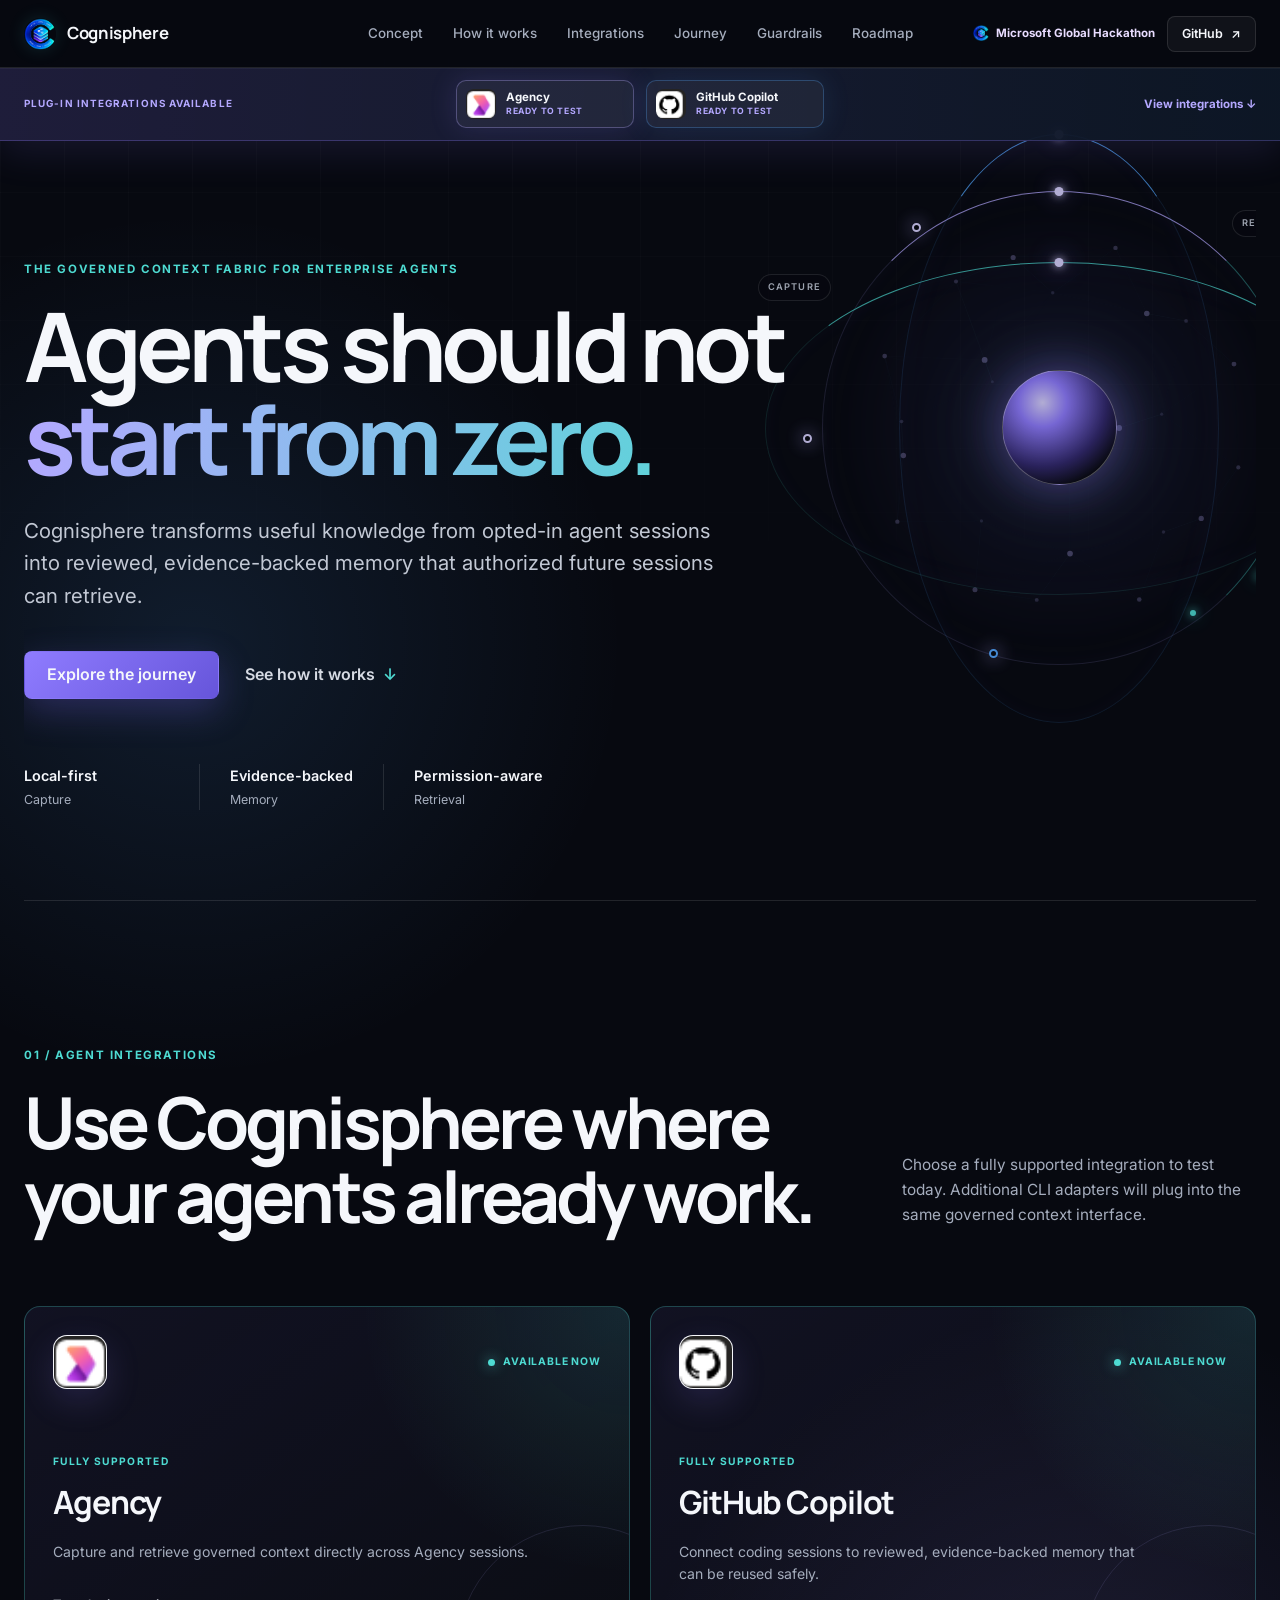
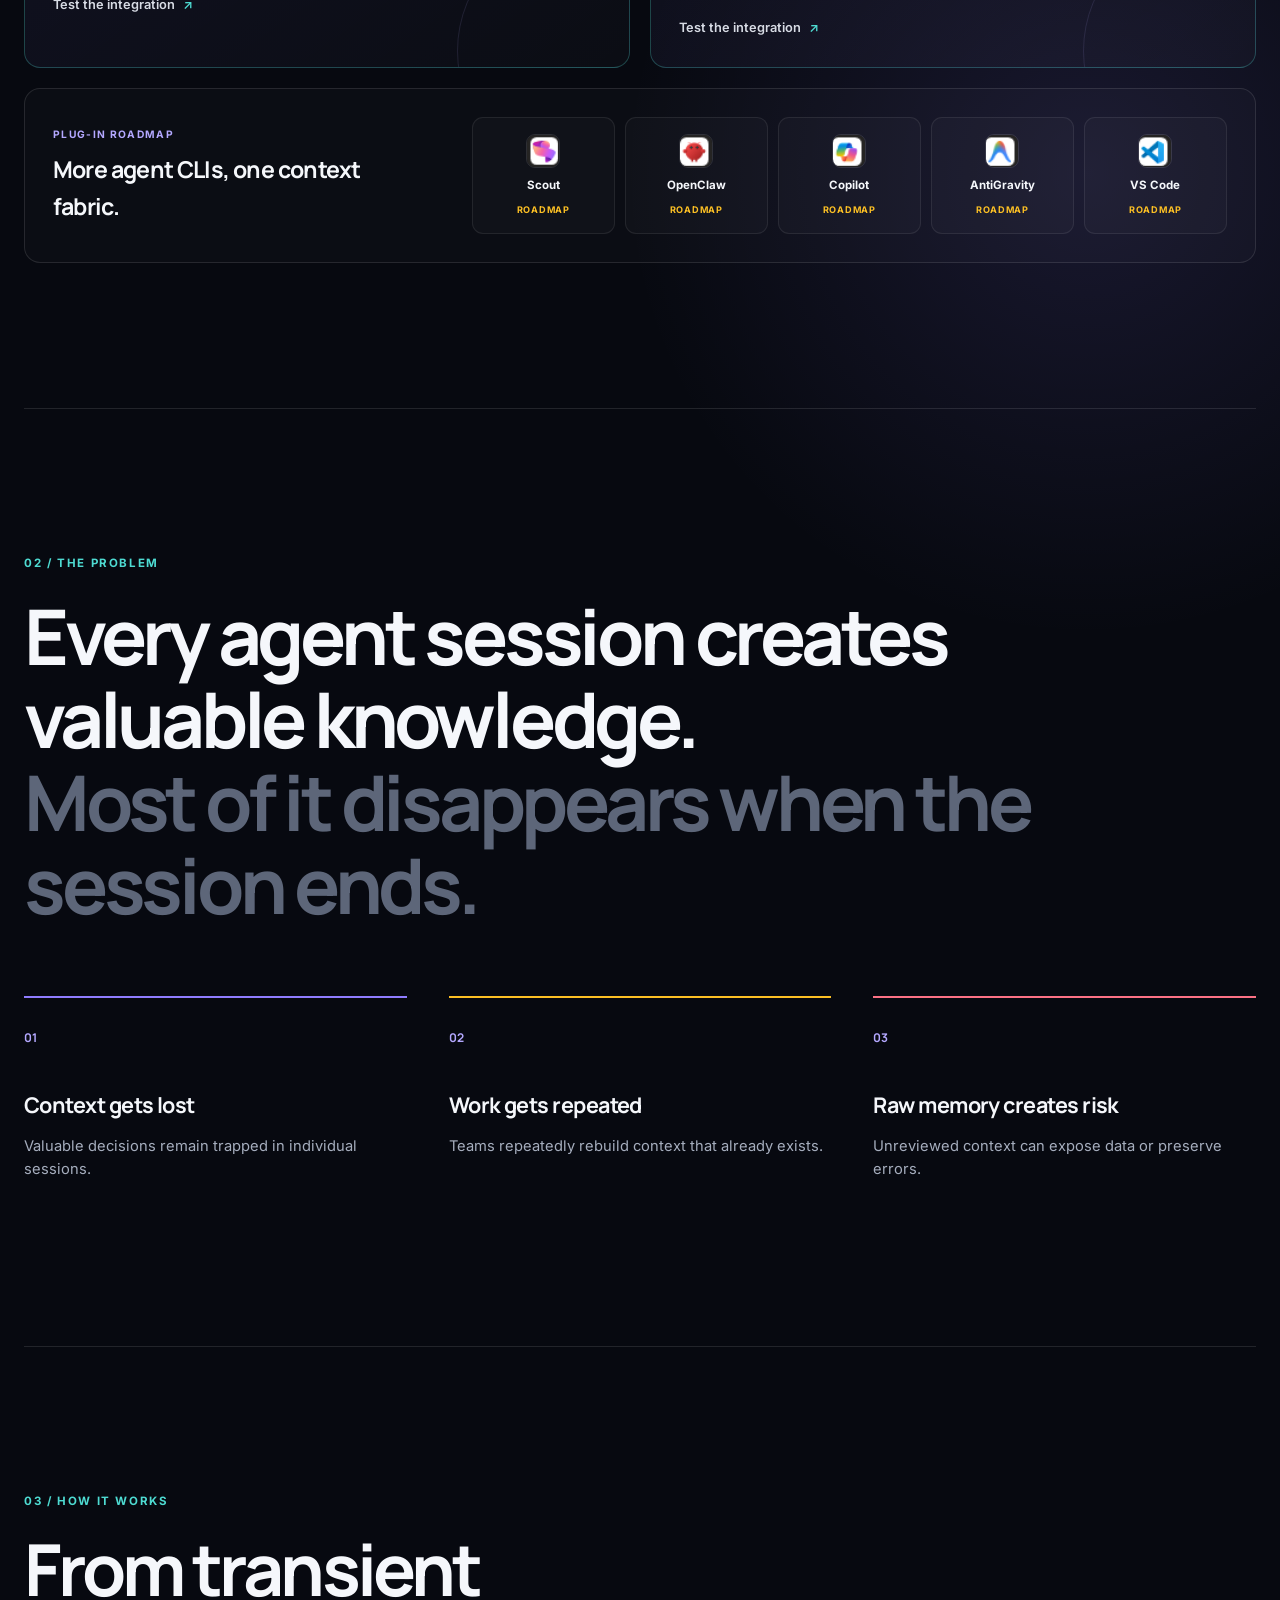
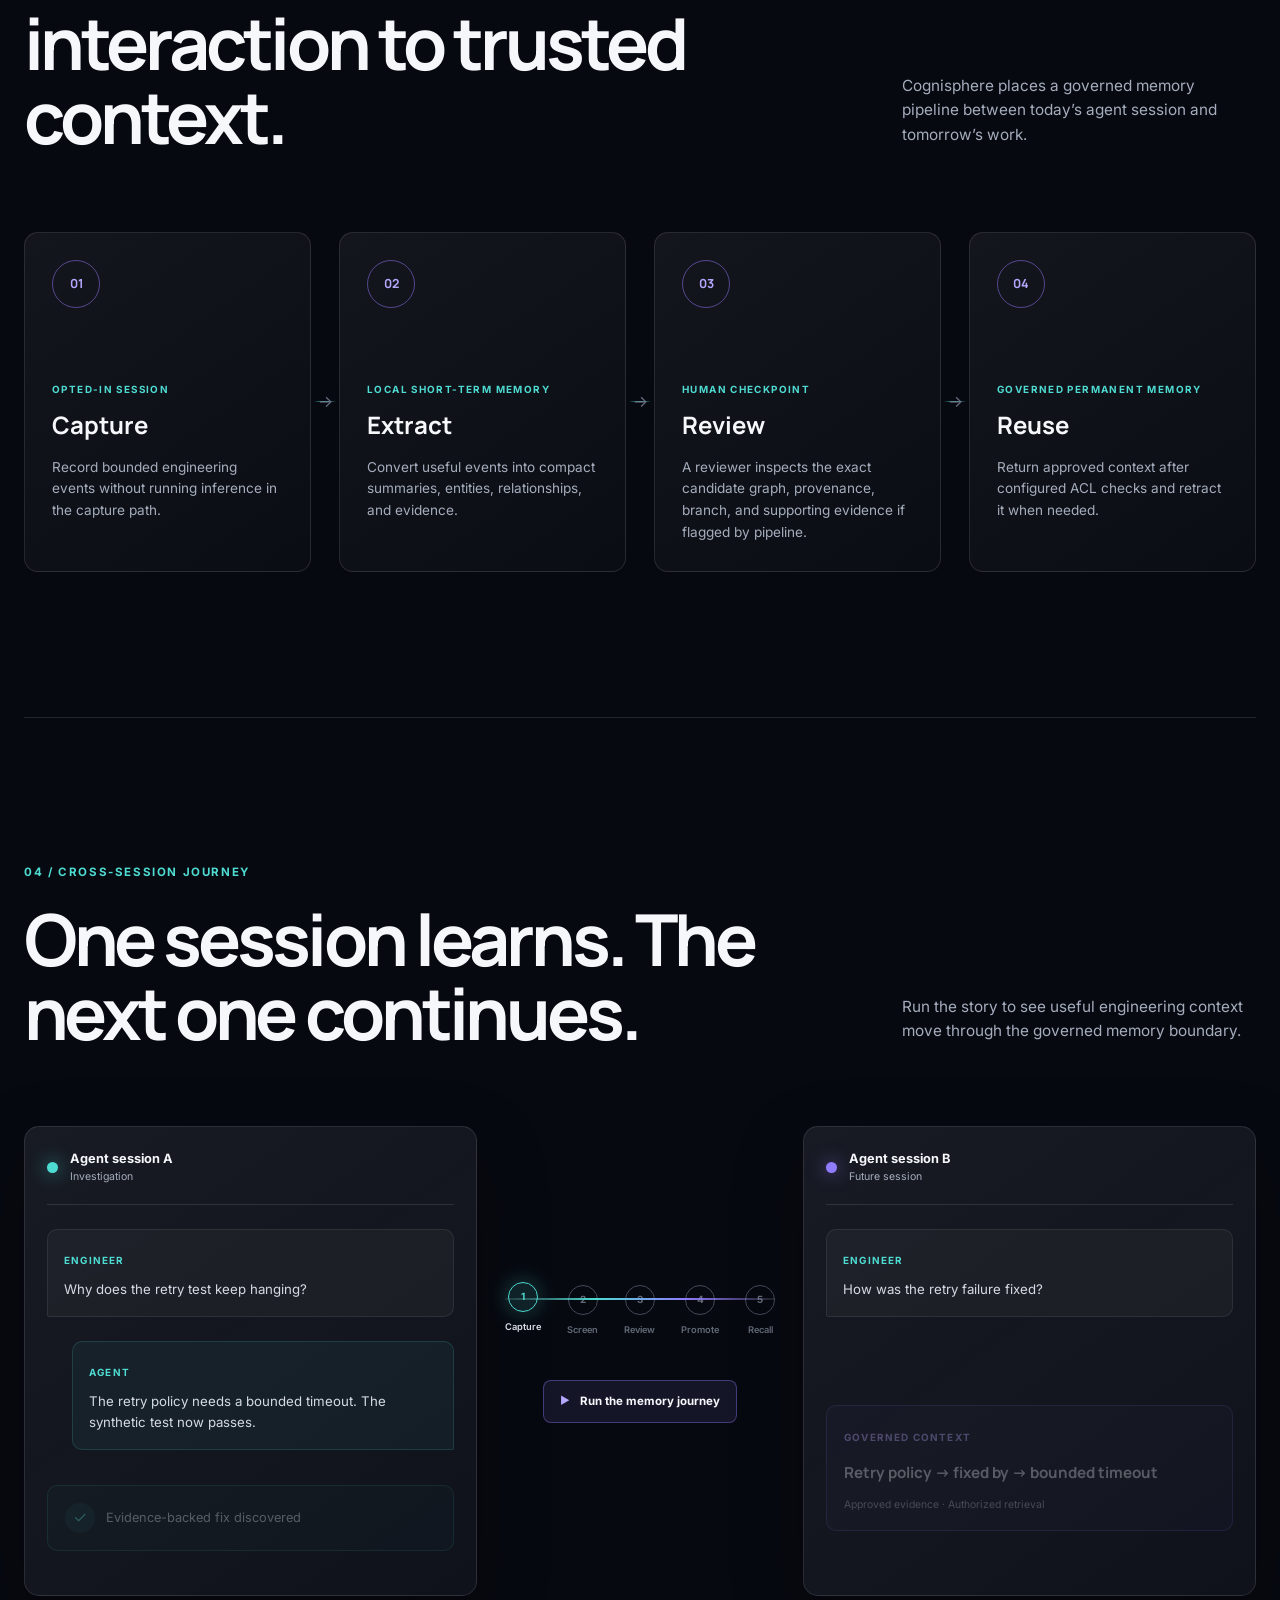
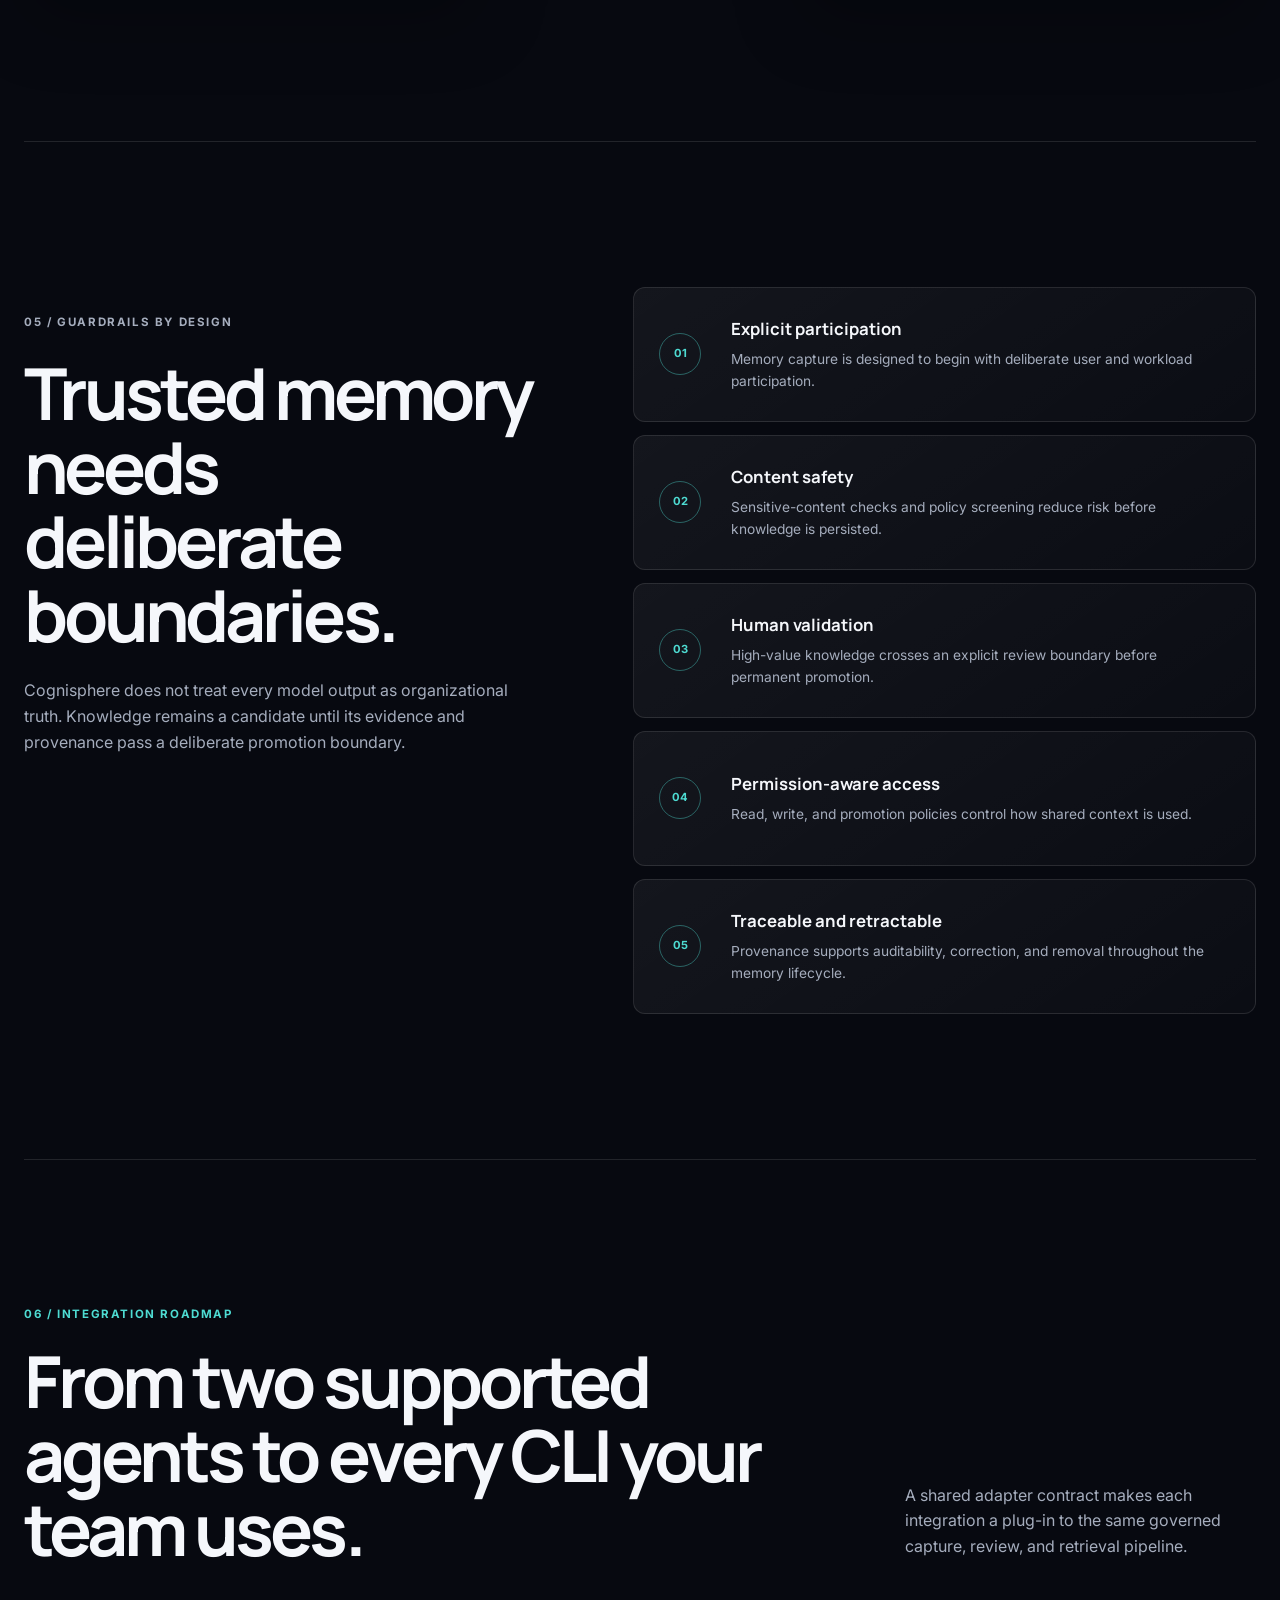
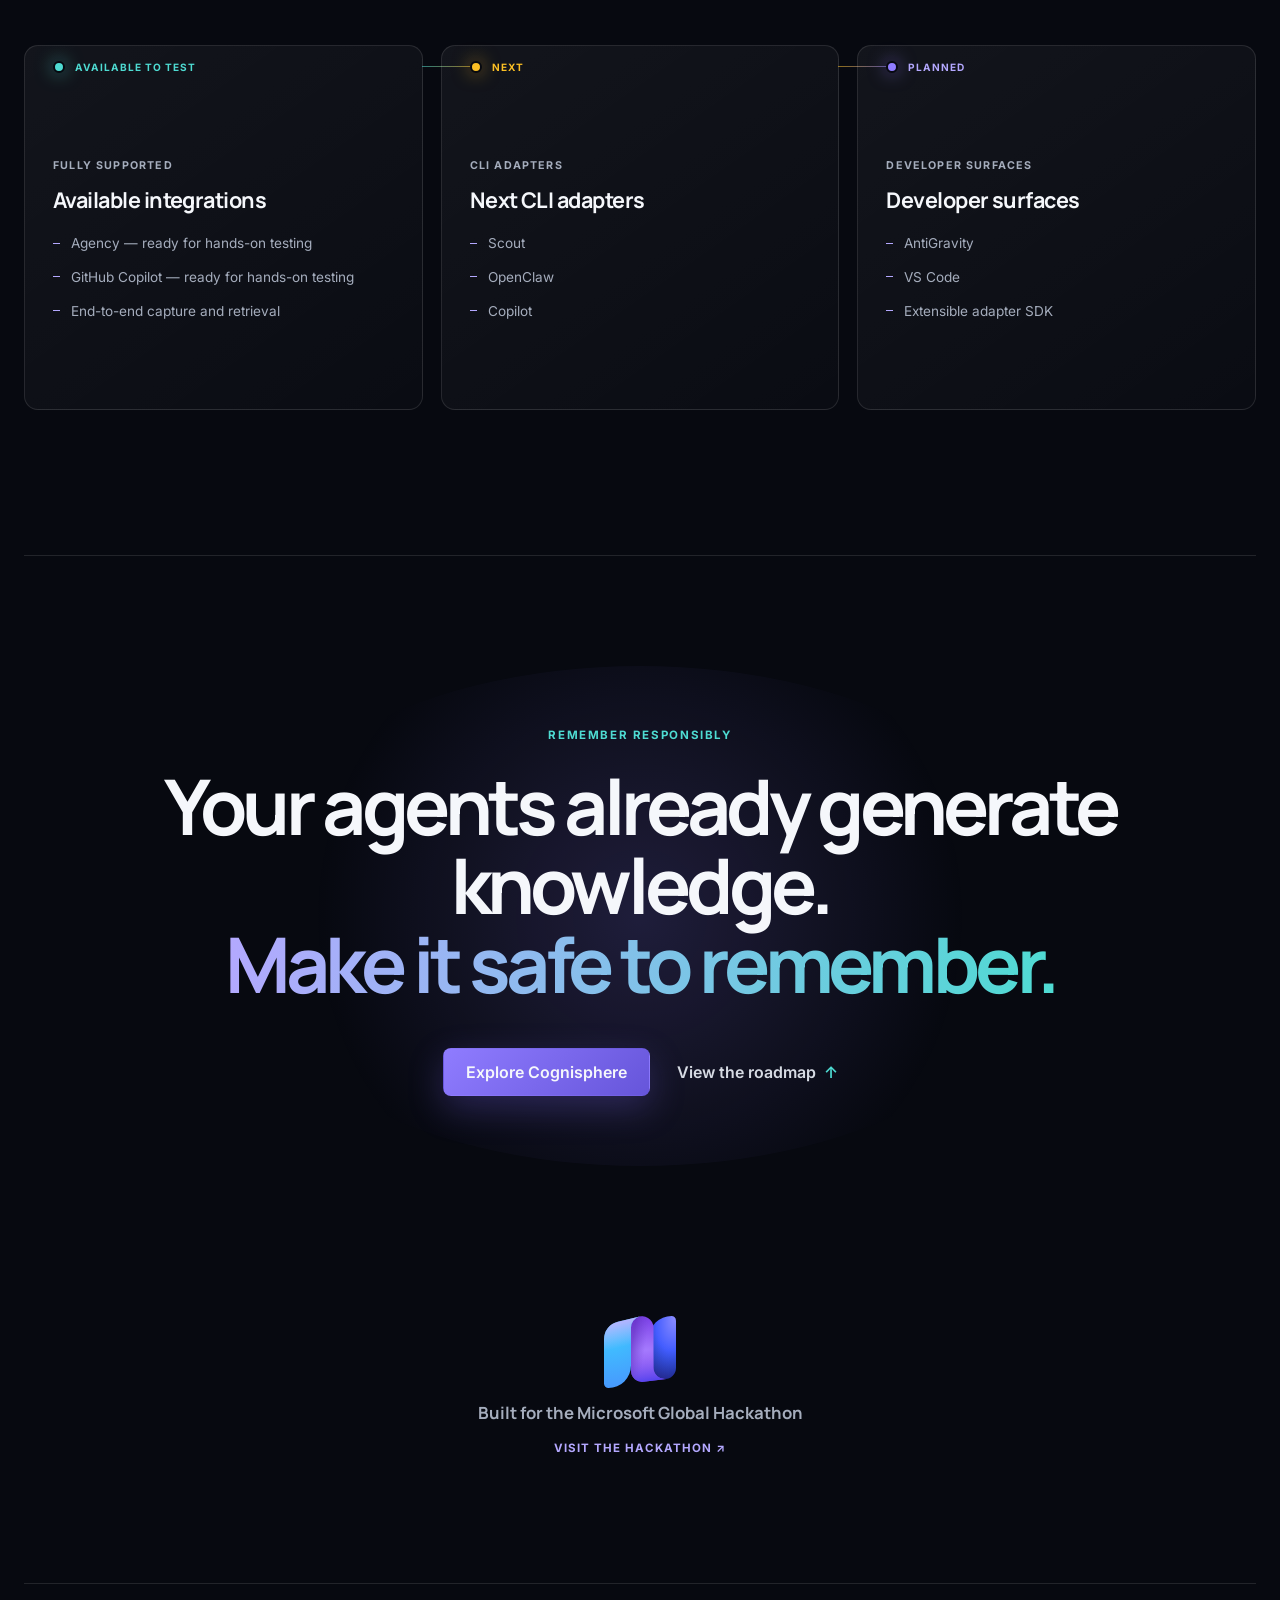
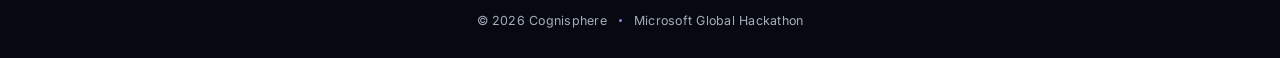
==== docs/index.html @ 7cdcacdd "Doc updates" ====
<!doctype html>
<html lang="en">
<head>
  <meta charset="utf-8">
  <meta name="viewport" content="width=device-width, initial-scale=1">
  <meta name="description" content="Cognisphere is the governed context fabric for enterprise agents.">
  <meta name="theme-color" content="#070910">
  <title>Cognisphere | Governed Context for Enterprise Agents</title>
  <link rel="icon" type="image/svg+xml" href="assets/cognisphere_logo.svg">
  <link rel="alternate icon" href="assets/cognisphere_logo.svg">
  <link rel="preconnect" href="https://fonts.googleapis.com">
  <link rel="preconnect" href="https://fonts.gstatic.com" crossorigin>
  <link href="https://fonts.googleapis.com/css2?family=Inter:wght@400;500;600;700&family=Manrope:wght@500;600;700;800&display=swap" rel="stylesheet">
  <link rel="stylesheet" href="styles.css?v=26">
</head>
<body>
  <div class="intro-loader" aria-hidden="true">
    <div class="intro-brand">
      <span class="intro-sphere"></span>
      <p>Cognisphere</p>
      <span>Initializing governed context</span>
      <div class="intro-progress"><i></i></div>
    </div>
  </div>
  <div class="scroll-progress" aria-hidden="true"><span></span></div>
  <div class="page-noise" aria-hidden="true"></div>
  <div class="cursor-glow" aria-hidden="true"></div>

  <header class="site-header">
    <a class="brand" href="#top" aria-label="Cognisphere home">
      <span class="brand-mark" aria-hidden="true">
        <img src="assets/cognisphere_logo.svg" alt="">
      </span>
      <span>Cognisphere</span>
    </a>

    <nav class="desktop-nav" aria-label="Primary navigation">
      <a href="#concept">Concept</a>
      <a href="#flow">How it works</a>
      <a href="#integrations">Integrations</a>
      <a href="#journey">Journey</a>
      <a href="#guardrails">Guardrails</a>
      <a href="#roadmap">Roadmap</a>
    </nav>

    <div class="header-actions">
      <a class="hackathon-link" href="https://innovation-studio.microsoft.com/events/hackathon2026/submissions/projects/proj-f20cc896-210d-4c29-8c43-3f7b3c57b31d" target="_blank" rel="noreferrer">
        <img class="header-hackathon-mark" src="assets/cognisphere_logo.svg" alt="" aria-hidden="true">
        Microsoft Global Hackathon
      </a>
      <a class="button button-small button-secondary" href="https://github.com/pvmraghunandan/csp" target="_blank" rel="noreferrer">
        GitHub
        <span aria-hidden="true">↗</span>
      </a>
    </div>
  </header>

  <main id="top">
    <aside class="availability-banner" aria-label="Available integrations">
      <div class="availability-banner-inner">
        <span class="availability-label">Plug-in integrations available</span>
        <div class="availability-products">
          <a class="availability-product availability-product-agency" href="#integrations">
            <img src="assets/integrations/agency.png" alt="">
            <strong>Agency</strong>
            <small>Ready to test</small>
          </a>
          <a class="availability-product availability-product-github" href="#integrations">
            <img src="assets/integrations/github-copilot.png" alt="">
            <strong>GitHub Copilot</strong>
            <small>Ready to test</small>
          </a>
        </div>
        <a href="#integrations">View integrations <span aria-hidden="true">↓</span></a>
      </div>
    </aside>

    <section class="hero section-shell">
      <div class="hero-orbit" aria-hidden="true">
        <canvas id="memory-canvas" class="memory-canvas"></canvas>
        <div class="orbit orbit-one"></div>
        <div class="orbit orbit-two"></div>
        <div class="orbit orbit-three"></div>
        <div class="memory-node node-one"></div>
        <div class="memory-node node-two"></div>
        <div class="memory-node node-three"></div>
        <div class="memory-node node-four"></div>
        <div class="sphere-core"></div>
        <span class="orbit-label orbit-label-one">Capture</span>
        <span class="orbit-label orbit-label-two">Review</span>
        <span class="orbit-label orbit-label-three">Recall</span>
      </div>

      <div class="hero-content">
        <p class="eyebrow reveal">The governed context fabric for enterprise agents</p>
        <h1 class="reveal">
          <span class="hero-headline-lead">Agents should not</span>
          <span class="gradient-text">start from zero.</span>
        </h1>
        <p class="hero-copy reveal">
          Cognisphere transforms useful knowledge from opted-in agent sessions into
          reviewed, evidence-backed memory that authorized future sessions can retrieve.
        </p>
        <div class="hero-actions reveal">
          <a class="button button-primary" href="#journey">Explore the journey</a>
          <a class="text-link" href="#flow">See how it works <span aria-hidden="true">↓</span></a>
        </div>
        <dl class="hero-principles reveal" aria-label="Cognisphere principles">
          <div><dt>Local-first</dt><dd>Capture</dd></div>
          <div><dt>Evidence-backed</dt><dd>Memory</dd></div>
          <div><dt>Permission-aware</dt><dd>Retrieval</dd></div>
        </dl>
      </div>
    </section>

    <section id="integrations" class="integrations-section section-shell">
      <div class="section-heading reveal">
        <div>
          <p class="section-index">01 / Agent integrations</p>
          <h2>Use Cognisphere where your agents already work.</h2>
        </div>
        <p>
          Choose a fully supported integration to test today. Additional CLI adapters
          will plug into the same governed context interface.
        </p>
      </div>

      <div class="available-integrations" aria-label="Fully supported integrations">
        <article class="integration-card integration-card-live reveal motion-card">
          <div class="integration-card-topline">
            <span class="integration-logo">
              <img src="assets/integrations/agency.png" alt="Agency logo">
            </span>
            <span class="integration-status"><i aria-hidden="true"></i> Available now</span>
          </div>
          <p class="integration-kicker">Fully supported</p>
          <h3>Agency</h3>
          <p>Capture and retrieve governed context directly across Agency sessions.</p>
          <a class="text-link" href="https://github.com/pvmraghunandan/csp" target="_blank" rel="noreferrer">Test the integration <span aria-hidden="true">↗</span></a>
        </article>

        <article class="integration-card integration-card-live reveal motion-card">
          <div class="integration-card-topline">
            <span class="integration-logo">
              <img src="assets/integrations/github-copilot.png" alt="GitHub Copilot logo">
            </span>
            <span class="integration-status"><i aria-hidden="true"></i> Available now</span>
          </div>
          <p class="integration-kicker">Fully supported</p>
          <h3>GitHub Copilot</h3>
          <p>Connect coding sessions to reviewed, evidence-backed memory that can be reused safely.</p>
          <a class="text-link" href="https://github.com/pvmraghunandan/csp" target="_blank" rel="noreferrer">Test the integration <span aria-hidden="true">↗</span></a>
        </article>
      </div>

      <div class="planned-integrations reveal">
        <div>
          <p class="integration-kicker">Plug-in roadmap</p>
          <h3>More agent CLIs, one context fabric.</h3>
        </div>
        <ul aria-label="Planned CLI integrations">
          <li><span class="cli-mark"><img src="assets/integrations/scout.png" alt=""></span><strong>Scout</strong><small>Roadmap</small></li>
          <li><span class="cli-mark"><img src="assets/integrations/openclaw.png" alt=""></span><strong>OpenClaw</strong><small>Roadmap</small></li>
          <li><span class="cli-mark"><img src="assets/integrations/copilot.png" alt=""></span><strong>Copilot</strong><small>Roadmap</small></li>
          <li><span class="cli-mark"><img src="assets/integrations/antigravity.png" alt=""></span><strong>AntiGravity</strong><small>Roadmap</small></li>
          <li><span class="cli-mark"><img src="assets/integrations/vscode.png" alt=""></span><strong>VS Code</strong><small>Roadmap</small></li>
        </ul>
      </div>
    </section>

    <section id="concept" class="statement-section section-shell">
      <p class="section-index">02 / The problem</p>
      <div class="statement reveal">
        <p>Every agent session creates valuable knowledge.</p>
        <p class="muted">Most of it disappears when the session ends.</p>
      </div>
      <div class="problem-grid">
        <article class="glass-card reveal motion-card">
          <span class="card-number">01</span>
          <h2>Context gets lost</h2>
          <p>Valuable decisions remain trapped in individual sessions.</p>
        </article>
        <article class="glass-card reveal motion-card">
          <span class="card-number">02</span>
          <h2>Work gets repeated</h2>
          <p>Teams repeatedly rebuild context that already exists.</p>
        </article>
        <article class="glass-card reveal motion-card">
          <span class="card-number">03</span>
          <h2>Raw memory creates risk</h2>
          <p>Unreviewed context can expose data or preserve errors.</p>
        </article>
      </div>
    </section>

    <section id="flow" class="flow-section section-shell">
      <div class="section-heading reveal">
        <div>
          <p class="section-index">03 / How it works</p>
          <h2>From transient interaction to trusted context.</h2>
        </div>
        <p>Cognisphere places a governed memory pipeline between today’s agent session and tomorrow’s work.</p>
      </div>

      <div class="flow-track" role="list" aria-label="Cognisphere memory workflow">
        <article class="flow-step reveal motion-card" role="listitem">
          <span class="step-icon">01</span>
          <p class="step-label">Opted-in session</p>
          <h3>Capture</h3>
          <p>Record bounded engineering events without running inference in the capture path.</p>
        </article>
        <div class="flow-connector" aria-hidden="true"></div>
        <article class="flow-step reveal motion-card" role="listitem">
          <span class="step-icon">02</span>
          <p class="step-label">Local short-term memory</p>
          <h3>Extract</h3>
          <p>Convert useful events into compact summaries, entities, relationships, and evidence.</p>
        </article>
        <div class="flow-connector" aria-hidden="true"></div>
        <article class="flow-step reveal motion-card" role="listitem">
          <span class="step-icon">03</span>
          <p class="step-label">Human checkpoint</p>
          <h3>Review</h3>
          <p>A reviewer inspects the exact candidate graph, provenance, branch, and supporting evidence if flagged by pipeline.</p>
        </article>
        <div class="flow-connector" aria-hidden="true"></div>
        <article class="flow-step reveal motion-card" role="listitem">
          <span class="step-icon">04</span>
          <p class="step-label">Governed permanent memory</p>
          <h3>Reuse</h3>
          <p>Return approved context after configured ACL checks and retract it when needed.</p>
        </article>
      </div>
    </section>

    <section id="journey" class="journey-section section-shell">
      <div class="section-heading reveal">
        <div>
          <p class="section-index">04 / Cross-session journey</p>
          <h2>One session learns. The next one continues.</h2>
        </div>
        <p>Run the story to see useful engineering context move through the governed memory boundary.</p>
      </div>

      <div class="journey-stage reveal">
        <div class="session-window session-a">
          <div class="session-title">
            <span class="session-light"></span>
            <div><p>Agent session A</p><span>Investigation</span></div>
          </div>
          <div class="session-message">
            <span>Engineer</span>
            <p>Why does the retry test keep hanging?</p>
          </div>
          <div class="session-message agent-message">
            <span>Agent</span>
            <p>The retry policy needs a bounded timeout. The synthetic test now passes.</p>
          </div>
          <div class="session-result" data-journey-result="source">
            <span>✓</span>
            <p>Evidence-backed fix discovered</p>
          </div>
        </div>

        <div class="journey-pipeline" aria-label="Governed memory pipeline">
          <div class="journey-line"><i></i></div>
          <div class="journey-checkpoints">
            <div class="journey-checkpoint active" data-journey-step="0"><span>1</span><p>Capture</p></div>
            <div class="journey-checkpoint" data-journey-step="1"><span>2</span><p>Screen</p></div>
            <div class="journey-checkpoint" data-journey-step="2"><span>3</span><p>Review</p></div>
            <div class="journey-checkpoint" data-journey-step="3"><span>4</span><p>Promote</p></div>
            <div class="journey-checkpoint" data-journey-step="4"><span>5</span><p>Recall</p></div>
          </div>
          <button class="journey-control" type="button" id="run-journey">
            <span class="journey-control-icon">▶</span>
            <span class="journey-control-text">Run the memory journey</span>
          </button>
        </div>

        <div class="session-window session-b">
          <div class="session-title">
            <span class="session-light"></span>
            <div><p>Agent session B</p><span>Future session</span></div>
          </div>
          <div class="session-message">
            <span>Engineer</span>
            <p>How was the retry failure fixed?</p>
          </div>
          <div class="session-memory" data-journey-result="memory">
            <span>Governed context</span>
            <p>Retry policy → fixed by → bounded timeout</p>
            <small>Approved evidence · Authorized retrieval</small>
          </div>
        </div>
      </div>
    </section>

    <section id="guardrails" class="governance-section section-shell">
      <div class="governance-copy reveal">
        <p class="section-index">05 / Guardrails by design</p>
        <h2>Trusted memory needs deliberate boundaries.</h2>
        <p>
          Cognisphere does not treat every model output as organizational truth.
          Knowledge remains a candidate until its evidence and provenance pass a deliberate promotion boundary.
        </p>
      </div>

      <div class="control-stack">
        <article class="control-card reveal">
          <span class="control-status">01</span>
          <div><h3>Explicit participation</h3><p>Memory capture is designed to begin with deliberate user and workload participation.</p></div>
        </article>
        <article class="control-card reveal">
          <span class="control-status">02</span>
          <div><h3>Content safety</h3><p>Sensitive-content checks and policy screening reduce risk before knowledge is persisted.</p></div>
        </article>
        <article class="control-card reveal">
          <span class="control-status">03</span>
          <div><h3>Human validation</h3><p>High-value knowledge crosses an explicit review boundary before permanent promotion.</p></div>
        </article>
        <article class="control-card reveal">
          <span class="control-status">04</span>
          <div><h3>Permission-aware access</h3><p>Read, write, and promotion policies control how shared context is used.</p></div>
        </article>
        <article class="control-card reveal">
          <span class="control-status">05</span>
          <div><h3>Traceable and retractable</h3><p>Provenance supports auditability, correction, and removal throughout the memory lifecycle.</p></div>
        </article>
      </div>
    </section>

    <section id="roadmap" class="roadmap-section section-shell">
      <p class="section-index">06 / Integration roadmap</p>
      <div class="roadmap-statement reveal">
        <h2>From two supported agents to every CLI your team uses.</h2>
        <p>
          A shared adapter contract makes each integration a plug-in to the same
          governed capture, review, and retrieval pipeline.
        </p>
      </div>
      <div class="roadmap-track">
        <article class="roadmap-card roadmap-now reveal motion-card">
          <div class="roadmap-marker"><span></span><small>Available to test</small></div>
          <p class="roadmap-phase">Fully supported</p>
          <h3>Available integrations</h3>
          <ul>
            <li>Agency — ready for hands-on testing</li>
            <li>GitHub Copilot — ready for hands-on testing</li>
            <li>End-to-end capture and retrieval</li>
          </ul>
        </article>
        <article class="roadmap-card roadmap-beta reveal motion-card">
          <div class="roadmap-marker"><span></span><small>Next</small></div>
          <p class="roadmap-phase">CLI adapters</p>
          <h3>Next CLI adapters</h3>
          <ul>
            <li>Scout</li>
            <li>OpenClaw</li>
            <li>Copilot</li>
          </ul>
        </article>
        <article class="roadmap-card roadmap-ga reveal motion-card">
          <div class="roadmap-marker"><span></span><small>Planned</small></div>
          <p class="roadmap-phase">Developer surfaces</p>
          <h3>Developer surfaces</h3>
          <ul>
            <li>AntiGravity</li>
            <li>VS Code</li>
            <li>Extensible adapter SDK</li>
          </ul>
        </article>
      </div>
    </section>

    <section class="final-pitch section-shell">
      <div class="final-pitch-glow" aria-hidden="true"></div>
      <p class="section-index reveal">Remember responsibly</p>
      <h2 class="reveal">Your agents already generate knowledge.<br><span>Make it safe to remember.</span></h2>
      <div class="final-actions reveal">
        <a class="button button-primary" href="https://github.com/pvmraghunandan/csp" target="_blank" rel="noreferrer">Explore Cognisphere</a>
        <a class="text-link" href="#roadmap">View the roadmap <span aria-hidden="true">↑</span></a>
      </div>
    </section>

    <section class="hackathon-finale section-shell" aria-label="Microsoft Global Hackathon">
      <a href="https://innovation-studio.microsoft.com/events/hackathon2026/submissions/projects/proj-f20cc896-210d-4c29-8c43-3f7b3c57b31d" target="_blank" rel="noreferrer" class="hackathon-finale-link reveal">
        <img class="finale-mark" src="assets/hackathon-mark.svg" alt="" aria-hidden="true">
        <span>Built for the Microsoft Global Hackathon</span>
        <strong>Visit the Hackathon ↗</strong>
      </a>
    </section>
  </main>

  <footer class="site-footer section-shell">
    <p class="copyright"><span>© 2026 Cognisphere</span><span class="footer-divider" aria-hidden="true"></span><span>Microsoft Global Hackathon</span></p>
  </footer>

  <script src="script.js?v=15"></script>
</body>
</html>
---- docs/styles.css ----
:root {
  color-scheme: dark;
  --background: #070910;
  --surface: rgba(16, 20, 31, 0.72);
  --surface-strong: #111624;
  --text: #f5f7fb;
  --muted: #a5adbd;
  --line: rgba(255, 255, 255, 0.11);
  --accent: #8f7cff;
  --accent-bright: #b4a8ff;
  --cyan: #4edbd2;
  --blue: #54a8ff;
  --success: #34d399;
  --warning: #fbbf24;
  --danger: #fb7185;
  --max-width: 1240px;
}

* {
  box-sizing: border-box;
}

html {
  scroll-behavior: smooth;
  scroll-snap-type: y proximity;
  scroll-padding-top: 68px;
}

main > section[id] {
  scroll-snap-align: start;
}

body {
  margin: 0;
  overflow-x: hidden;
  background:
    radial-gradient(circle at 15% 8%, rgba(84, 168, 255, 0.12), transparent 27rem),
    radial-gradient(circle at 85% 22%, rgba(143, 124, 255, 0.13), transparent 29rem),
    var(--background);
  color: var(--text);
  font-family: "Inter", sans-serif;
  line-height: 1.6;
}

body.is-loading {
  overflow: hidden;
}

.intro-loader {
  position: fixed;
  inset: 0;
  z-index: 100;
  display: grid;
  place-items: center;
  background:
    radial-gradient(circle at center, rgba(143, 124, 255, 0.18), transparent 25%),
    #05060b;
  opacity: 1;
  visibility: visible;
  transition: opacity 260ms ease, visibility 260ms ease;
}

.intro-loader.complete {
  opacity: 0;
  visibility: hidden;
}

.intro-brand {
  display: grid;
  justify-items: center;
  min-width: min(320px, 75vw);
}

.intro-brand p {
  margin: 24px 0 4px;
  font-family: "Manrope", sans-serif;
  font-size: clamp(1.8rem, 5vw, 2.8rem);
  font-weight: 700;
  letter-spacing: -0.04em;
}

.intro-brand > span:not(.intro-sphere) {
  color: var(--muted);
  font-size: 0.68rem;
  letter-spacing: 0.16em;
  text-transform: uppercase;
}

.intro-sphere {
  width: 86px;
  height: 86px;
  border: 1px solid rgba(180, 168, 255, 0.55);
  border-radius: 50%;
  background:
    radial-gradient(circle at 34% 28%, #ffffff, var(--accent) 15%, #29235c 47%, #090a12 70%);
  box-shadow: 0 0 55px rgba(143, 124, 255, 0.5);
  animation: intro-float 1.8s ease-in-out infinite;
}

.intro-progress {
  width: 100%;
  height: 1px;
  margin-top: 28px;
  overflow: hidden;
  background: rgba(255, 255, 255, 0.1);
}

.intro-progress i {
  display: block;
  width: 100%;
  height: 100%;
  background: linear-gradient(90deg, var(--accent), var(--cyan));
  transform: translateX(-100%);
  animation: load-progress 300ms cubic-bezier(0.65, 0, 0.35, 1) forwards;
}

.scroll-progress {
  position: fixed;
  top: 0;
  right: 0;
  left: 0;
  z-index: 60;
  height: 2px;
  pointer-events: none;
}

.scroll-progress span {
  display: block;
  width: 100%;
  height: 100%;
  background: linear-gradient(90deg, var(--accent), var(--cyan));
  box-shadow: 0 0 12px rgba(78, 219, 210, 0.6);
  transform: scaleX(0);
  transform-origin: left;
  animation: scroll-progress linear both;
  animation-timeline: scroll(root block);
}

.cursor-glow {
  display: none;
}

body::before {
  content: "";
  position: absolute;
  inset: 0;
  z-index: -2;
  background-image:
    linear-gradient(rgba(255, 255, 255, 0.022) 1px, transparent 1px),
    linear-gradient(90deg, rgba(255, 255, 255, 0.022) 1px, transparent 1px);
  background-size: 64px 64px;
  mask-image: linear-gradient(to bottom, black, transparent 80%);
}

a {
  color: inherit;
  text-decoration: none;
}

button,
a {
  -webkit-tap-highlight-color: transparent;
}

.page-noise {
  display: none;
}

.section-shell {
  width: min(calc(100% - 48px), var(--max-width));
  margin-inline: auto;
}

.availability-banner {
  position: absolute;
  top: 68px;
  right: 0;
  left: 0;
  z-index: 10;
  overflow: hidden;
  border-bottom: 1px solid rgba(143, 124, 255, 0.28);
  background:
    linear-gradient(90deg, rgba(143, 124, 255, 0.17), rgba(84, 168, 255, 0.08)),
    rgba(8, 11, 19, 0.96);
  box-shadow:
    0 12px 38px rgba(143, 124, 255, 0.12),
    inset 0 1px rgba(255, 255, 255, 0.04);
}

.availability-banner::before {
  content: "";
  position: absolute;
  top: -70px;
  bottom: -70px;
  left: -24%;
  width: 22%;
  background: linear-gradient(
    90deg,
    transparent,
    rgba(180, 168, 255, 0.26),
    rgba(84, 168, 255, 0.22),
    transparent
  );
  filter: blur(8px);
  transform: skewX(-20deg);
  animation: availability-sweep 5.5s ease-in-out infinite;
}

.availability-banner-inner {
  position: relative;
  z-index: 1;
  display: grid;
  grid-template-columns: 1fr auto 1fr;
  align-items: center;
  gap: 22px;
  width: min(calc(100% - 48px), var(--max-width));
  min-height: 72px;
  margin-inline: auto;
}

.availability-label {
  grid-column: 1;
  color: var(--accent-bright);
  font-size: 0.62rem;
  font-weight: 700;
  letter-spacing: 0.11em;
  line-height: 1.35;
  text-transform: uppercase;
}

.integration-status {
  display: inline-flex;
  align-items: center;
  gap: 8px;
  width: fit-content;
  color: var(--cyan);
  font-size: 0.65rem;
  font-weight: 700;
  letter-spacing: 0.08em;
  text-transform: uppercase;
}

.integration-status i {
  width: 7px;
  height: 7px;
  border-radius: 50%;
  background: var(--cyan);
  box-shadow: 0 0 13px rgba(78, 219, 210, 0.8);
  animation: node-pulse 1.8s ease-in-out infinite;
}

.availability-products {
  grid-column: 2;
  display: flex;
  align-items: center;
  gap: 12px;
}

.availability-product {
  display: grid;
  grid-template-columns: 30px auto;
  grid-template-rows: auto auto;
  column-gap: 10px;
  align-items: center;
  min-width: 178px;
  padding: 8px 13px 8px 9px;
  border: 1px solid rgba(255, 255, 255, 0.13);
  border-radius: 10px;
  background: rgba(255, 255, 255, 0.055);
  box-shadow: 0 8px 25px rgba(0, 0, 0, 0.18);
  transition: border-color 180ms ease, box-shadow 180ms ease, transform 180ms ease;
  animation: integration-pop 3.2s ease-in-out infinite;
}

.availability-product:hover {
  transform: translateY(-3px) scale(1.025);
}

.availability-product-agency {
  border-color: rgba(180, 168, 255, 0.32);
  box-shadow: 0 0 28px rgba(143, 124, 255, 0.16);
}

.availability-product-github {
  border-color: rgba(84, 168, 255, 0.28);
  box-shadow: 0 0 28px rgba(84, 168, 255, 0.12);
  animation-delay: -1.6s;
}

.availability-product img {
  grid-row: 1 / 3;
  width: 30px;
  height: 30px;
  border-radius: 8px;
  image-rendering: auto;
}

.availability-product strong {
  align-self: end;
  color: var(--text);
  font-size: 0.72rem;
  line-height: 1.1;
}

.availability-product small {
  align-self: start;
  margin-top: 3px;
  color: var(--accent-bright);
  font-size: 0.54rem;
  font-weight: 700;
  letter-spacing: 0.07em;
  line-height: 1.1;
  text-transform: uppercase;
}

.availability-banner a {
  color: var(--accent-bright);
  font-size: 0.72rem;
  font-weight: 700;
  white-space: nowrap;
}

.availability-banner-inner > a {
  grid-column: 3;
  justify-self: end;
}

.site-header {
  position: fixed;
  top: 0;
  right: 0;
  left: 0;
  z-index: 20;
  display: grid;
  grid-template-columns: 1fr auto 1fr;
  align-items: center;
  min-height: 68px;
  padding: 0 max(24px, calc((100vw - var(--max-width)) / 2));
  border-bottom: 1px solid var(--line);
  background: rgba(7, 9, 16, 0.96);
}

.brand {
  display: inline-flex;
  align-items: center;
  gap: 11px;
  width: fit-content;
  font-family: "Manrope", sans-serif;
  font-size: 1.05rem;
  font-weight: 700;
  letter-spacing: -0.02em;
}

.brand-mark {
  display: inline-grid;
  place-items: center;
  width: 32px;
  height: 32px;
  border-radius: 50%;
  overflow: hidden;
  box-shadow: 0 0 18px rgba(78, 219, 210, 0.14);
}

.brand-mark img {
  display: block;
  width: 100%;
  height: 100%;
  object-fit: cover;
}

.desktop-nav {
  display: flex;
  align-items: center;
  gap: 30px;
  color: var(--muted);
  font-size: 0.84rem;
  font-weight: 500;
}

.desktop-nav a,
.footer-links a {
  transition: color 180ms ease;
}

.desktop-nav a:hover,
.footer-links a:hover {
  color: var(--text);
}

.header-actions {
  display: flex;
  justify-content: flex-end;
  align-items: center;
  gap: 12px;
}

.prototype-pill,
.eyebrow,
.section-index,
.step-label,
.resource-card > span {
  text-transform: uppercase;
  letter-spacing: 0.14em;
}

.prototype-pill {
  color: var(--cyan);
  font-size: 0.68rem;
  font-weight: 700;
}

.hackathon-link {
  display: inline-flex;
  align-items: center;
  gap: 7px;
  color: #e8dcff;
  font-size: 0.72rem;
  font-weight: 700;
  transition: color 180ms ease, transform 180ms ease;
}

.hackathon-link:hover {
  color: var(--text);
  transform: translateY(-1px);
}

.button {
  display: inline-flex;
  align-items: center;
  justify-content: center;
  gap: 8px;
  min-height: 48px;
  padding: 0 22px;
  border: 1px solid transparent;
  border-radius: 8px;
  font-weight: 600;
  transition: transform 180ms ease, background-color 180ms ease, border-color 180ms ease;
}

.button:hover {
  transform: translateY(-2px);
}

.button-small {
  min-height: 36px;
  padding: 0 14px;
  font-size: 0.78rem;
}

.header-hackathon-mark {
  width: 1rem;
  height: 1rem;
  flex: 0 0 auto;
}

.button-primary {
  background: linear-gradient(135deg, var(--accent), #6655da);
  box-shadow: 0 12px 35px rgba(115, 96, 229, 0.28);
}

.button-primary:hover {
  background: linear-gradient(135deg, #a292ff, #7260e8);
}

.button-secondary {
  border-color: var(--line);
  background: rgba(255, 255, 255, 0.045);
}

.button-secondary:hover {
  border-color: rgba(180, 168, 255, 0.5);
}

.hero {
  position: relative;
  display: flex;
  align-items: flex-end;
  min-height: 100vh;
  padding-top: 208px;
  padding-bottom: 10vh;
  overflow: clip;
}

.integrations-section {
  border-top: 1px solid var(--line);
}

.available-integrations {
  display: grid;
  grid-template-columns: repeat(2, minmax(0, 1fr));
  gap: 20px;
  margin-top: 72px;
}

.integration-card {
  position: relative;
  min-height: 350px;
  padding: 28px;
  overflow: hidden;
  border: 1px solid rgba(78, 219, 210, 0.27);
  border-radius: 16px;
  background:
    radial-gradient(circle at 100% 0, rgba(78, 219, 210, 0.12), transparent 38%),
    linear-gradient(145deg, rgba(143, 124, 255, 0.08), rgba(255, 255, 255, 0.018));
}

.integration-card::after {
  content: "";
  position: absolute;
  right: -80px;
  bottom: -110px;
  width: 250px;
  height: 250px;
  border: 1px solid rgba(180, 168, 255, 0.12);
  border-radius: 50%;
}

.integration-card-topline {
  display: flex;
  align-items: center;
  justify-content: space-between;
  gap: 20px;
}

.integration-logo,
.cli-mark {
  display: grid;
  place-items: center;
  flex: 0 0 auto;
}

.integration-logo {
  width: 54px;
  height: 54px;
  border: 1px solid rgba(255, 255, 255, 0.16);
  border-radius: 14px;
  overflow: hidden;
  background: #f5f7fb;
  box-shadow: 0 12px 35px rgba(143, 124, 255, 0.16);
}

.integration-logo img {
  display: block;
  width: 100%;
  height: 100%;
  object-fit: cover;
}

.integration-kicker {
  margin: 64px 0 8px;
  color: var(--cyan);
  font-size: 0.64rem;
  font-weight: 700;
  letter-spacing: 0.13em;
  text-transform: uppercase;
}

.integration-card h3,
.planned-integrations h3 {
  margin: 0;
  font-family: "Manrope", sans-serif;
  letter-spacing: -0.035em;
}

.integration-card h3 {
  font-size: 2rem;
}

.integration-card > p:not(.integration-kicker) {
  position: relative;
  z-index: 1;
  max-width: 480px;
  margin: 12px 0 28px;
  color: var(--muted);
  font-size: 0.88rem;
}

.integration-card .text-link {
  position: relative;
  z-index: 1;
  font-size: 0.8rem;
}

.planned-integrations {
  display: grid;
  grid-template-columns: minmax(230px, 0.65fr) minmax(0, 1.35fr);
  gap: 55px;
  align-items: center;
  margin-top: 20px;
  padding: 28px;
  border: 1px solid var(--line);
  border-radius: 16px;
  background: rgba(255, 255, 255, 0.018);
}

.planned-integrations .integration-kicker {
  margin: 0 0 9px;
  color: var(--accent-bright);
}

.planned-integrations h3 {
  font-size: 1.45rem;
}

.planned-integrations ul {
  display: grid;
  grid-template-columns: repeat(5, minmax(0, 1fr));
  gap: 10px;
  margin: 0;
  padding: 0;
  list-style: none;
}

.planned-integrations li {
  display: grid;
  justify-items: center;
  gap: 8px;
  min-width: 0;
  padding: 16px 8px;
  border: 1px solid rgba(255, 255, 255, 0.08);
  border-radius: 11px;
  background: rgba(255, 255, 255, 0.025);
  text-align: center;
}

.cli-mark {
  width: 34px;
  height: 34px;
  overflow: hidden;
  border: 1px solid rgba(255, 255, 255, 0.12);
  border-radius: 9px;
}

.cli-mark img {
  display: block;
  width: 100%;
  height: 100%;
  object-fit: cover;
}

.planned-integrations strong {
  overflow: hidden;
  max-width: 100%;
  font-size: 0.72rem;
  text-overflow: ellipsis;
}

.planned-integrations small {
  color: var(--warning);
  font-size: 0.57rem;
  font-weight: 700;
  letter-spacing: 0.08em;
  text-transform: uppercase;
}

.hero-content {
  position: relative;
  z-index: 2;
  width: min(100%, 1080px);
}

.eyebrow,
.section-index {
  margin: 0 0 22px;
  color: var(--cyan);
  font-size: 0.72rem;
  font-weight: 700;
}

.hero h1,
.section-heading h2,
.governance-copy h2,
.roadmap-statement h2 {
  margin: 0;
  font-family: "Manrope", sans-serif;
  letter-spacing: -0.055em;
}

.hero h1 {
  max-width: 1080px;
  font-size: clamp(3.5rem, 7.5vw, 6.75rem);
  line-height: 0.96;
}

.hero-headline-lead {
  display: block;
  white-space: nowrap;
}

.gradient-text {
  display: block;
  color: transparent;
  background: linear-gradient(100deg, var(--accent-bright), var(--cyan) 72%);
  -webkit-background-clip: text;
  background-clip: text;
}

.hero-copy {
  max-width: 690px;
  margin: 30px 0 0;
  color: #c2c8d4;
  font-size: clamp(1.05rem, 2vw, 1.28rem);
}

.hero-actions {
  display: flex;
  align-items: center;
  gap: 26px;
  margin-top: 38px;
}

.text-link {
  display: inline-flex;
  align-items: center;
  gap: 8px;
  width: fit-content;
  color: #d7dbe4;
  font-weight: 600;
}

.text-link span {
  color: var(--cyan);
  transition: transform 180ms ease;
}

.text-link:hover span {
  transform: translate(2px, -2px);
}

.hero-principles {
  display: flex;
  gap: 0;
  margin: 65px 0 0;
}

.hero-principles div {
  min-width: 175px;
  padding: 0 30px;
  border-left: 1px solid var(--line);
}

.hero-principles div:first-child {
  padding-left: 0;
  border-left: 0;
}

.hero-principles dt {
  font-size: 0.9rem;
  font-weight: 600;
}

.hero-principles dd {
  margin: 3px 0 0;
  color: var(--muted);
  font-size: 0.78rem;
}

.hero-orbit {
  position: absolute;
  top: 12%;
  right: -10%;
  width: min(50vw, 680px);
  aspect-ratio: 1;
  opacity: 0.82;
  pointer-events: none;
  transition: transform 300ms cubic-bezier(0.2, 0.8, 0.2, 1);
}

.hero-orbit::before {
  content: "";
  position: absolute;
  inset: 9%;
  border-radius: 50%;
  background: radial-gradient(circle, rgba(143, 124, 255, 0.13), transparent 62%);
  filter: blur(4px);
}

.orbit {
  position: absolute;
  inset: 13%;
  border: 1px solid rgba(180, 168, 255, 0.16);
  border-top-color: rgba(180, 168, 255, 0.82);
  border-right-color: rgba(78, 219, 210, 0.42);
  border-radius: 50%;
  box-shadow: inset 0 0 28px rgba(143, 124, 255, 0.04);
  animation: spin 22s linear infinite;
}

.orbit::before {
  content: "";
  position: absolute;
  top: -5px;
  left: 50%;
  width: 9px;
  height: 9px;
  border-radius: 50%;
  background: #d8d2ff;
  box-shadow: 0 0 8px #d8d2ff, 0 0 24px var(--accent);
  transform: translateX(-50%);
}

.orbit::after {
  content: "";
  position: absolute;
  right: 7%;
  bottom: 18%;
  width: 6px;
  height: 6px;
  border-radius: 50%;
  background: var(--cyan);
  box-shadow: 0 0 8px var(--cyan), 0 0 22px var(--cyan);
}

.orbit-two {
  inset: 24% 4%;
  border-color: rgba(78, 219, 210, 0.14);
  border-top-color: rgba(78, 219, 210, 0.8);
  animation: spin-tilted-forward 17s linear infinite;
}

.orbit-three {
  inset: 4% 25%;
  border-color: rgba(84, 168, 255, 0.14);
  border-top-color: rgba(84, 168, 255, 0.82);
  animation: spin-tilted-reverse 23s linear infinite;
}

.sphere-core {
  position: absolute;
  inset: 41%;
  border: 1px solid rgba(255, 255, 255, 0.35);
  border-radius: 50%;
  background: radial-gradient(circle at 35% 28%, #d8d2ff, var(--accent) 22%, #32296e 58%, #0b0c16 78%);
  box-shadow: 0 0 50px rgba(143, 124, 255, 0.55), 0 0 110px rgba(78, 219, 210, 0.15);
  animation: core-breathe 3.2s ease-in-out infinite;
}

.memory-node {
  position: absolute;
  width: 9px;
  height: 9px;
  border: 2px solid #d8d2ff;
  border-radius: 50%;
  background: var(--background);
  box-shadow: 0 0 18px var(--accent-bright);
  animation: node-pulse 2s ease-in-out infinite;
}

.node-one { top: 18%; left: 27%; }
.node-two { top: 37%; right: 7%; border-color: var(--cyan); animation-delay: -0.5s; }
.node-three { bottom: 14%; left: 39%; border-color: var(--blue); animation-delay: -1s; }
.node-four { top: 51%; left: 10%; animation-delay: -1.5s; }

.memory-canvas {
  position: absolute;
  inset: 0;
  width: 100%;
  height: 100%;
  opacity: 0.55;
  will-change: transform, opacity;
  animation: canvas-drift 10s ease-in-out infinite;
}

.orbit-label {
  position: absolute;
  padding: 5px 9px;
  border: 1px solid rgba(255, 255, 255, 0.12);
  border-radius: 100px;
  background: rgba(7, 9, 16, 0.72);
  color: #bfc6d4;
  font-size: 0.58rem;
  font-weight: 600;
  letter-spacing: 0.12em;
  text-transform: uppercase;
  animation: label-float 3s ease-in-out infinite;
}

.orbit,
.sphere-core,
.memory-node,
.orbit-label {
  will-change: transform, opacity;
}

.orbit-label-one {
  top: 26%;
  left: 3%;
}

.orbit-label-two {
  top: 16%;
  right: 13%;
  animation-delay: -1s;
}

.orbit-label-three {
  right: 4%;
  bottom: 25%;
  animation-delay: -2s;
}

section:not(.hero) {
  padding-top: 145px;
  padding-bottom: 145px;
}

.statement-section {
  border-top: 1px solid var(--line);
}

.statement {
  max-width: 1060px;
  font-family: "Manrope", sans-serif;
  font-size: clamp(2.7rem, 6vw, 5.8rem);
  font-weight: 700;
  letter-spacing: -0.055em;
  line-height: 1.08;
}

.statement p {
  margin: 0;
}

.statement .muted {
  color: #5d6679;
}

.problem-grid {
  display: grid;
  grid-template-columns: repeat(3, 1fr);
  gap: 42px;
  margin-top: 70px;
}

.glass-card,
.flow-step,
.control-card,
.resource-card {
  border: 1px solid var(--line);
  background: linear-gradient(145deg, rgba(255, 255, 255, 0.055), rgba(255, 255, 255, 0.018));
}

.motion-card {
  --card-lift: 0px;
  transform: translateY(var(--card-lift));
  transition: transform 180ms ease, border-color 180ms ease, opacity 700ms ease;
}

.motion-card:hover {
  --card-lift: -5px;
}

.glass-card {
  position: relative;
  min-height: 205px;
  padding: 26px 0 0;
  border: 0;
  border-top: 2px solid var(--accent);
  border-radius: 0;
  background: transparent;
  backdrop-filter: none;
}

.glass-card:nth-child(2) {
  border-top-color: var(--warning);
}

.glass-card:nth-child(3) {
  border-top-color: var(--danger);
}

.card-number {
  color: var(--accent-bright);
  font-family: "Manrope", sans-serif;
  font-size: 0.75rem;
  font-weight: 700;
}

.glass-card h2 {
  margin: 38px 0 12px;
  font-family: "Manrope", sans-serif;
  font-size: 1.35rem;
  letter-spacing: -0.025em;
}

.glass-card p,
.flow-step p,
.control-card p,
.resource-card p,
.section-heading > p,
.governance-copy > p,
.roadmap-statement p {
  color: var(--muted);
}

.glass-card p {
  margin: 0;
  font-size: 0.92rem;
}

.flow-section {
  border-top: 1px solid var(--line);
}

.section-heading {
  display: grid;
  grid-template-columns: minmax(0, 1.6fr) minmax(260px, 0.7fr);
  align-items: end;
  gap: 70px;
}

.section-heading h2,
.governance-copy h2,
.roadmap-statement h2 {
  max-width: 790px;
  font-size: clamp(2.8rem, 5.6vw, 5.2rem);
  line-height: 1.03;
}

.section-heading > p {
  margin: 0 0 7px;
  font-size: 0.96rem;
}

.flow-track {
  display: grid;
  grid-template-columns: 1fr 28px 1fr 28px 1fr 28px 1fr;
  align-items: stretch;
  margin-top: 78px;
}

.flow-step {
  min-height: 330px;
  padding: 27px;
  border-radius: 14px;
}

.step-icon {
  display: grid;
  place-items: center;
  width: 48px;
  height: 48px;
  border: 1px solid rgba(143, 124, 255, 0.5);
  border-radius: 50%;
  color: var(--accent-bright);
  font-family: "Manrope", sans-serif;
  font-size: 0.78rem;
  font-weight: 700;
}

.step-label {
  margin: 74px 0 8px;
  color: var(--cyan) !important;
  font-size: 0.62rem;
  font-weight: 700;
}

.flow-step h3 {
  margin: 0 0 12px;
  font-family: "Manrope", sans-serif;
  font-size: 1.5rem;
}

.flow-step p:last-child {
  margin: 0;
  font-size: 0.85rem;
}

.flow-connector {
  position: relative;
}

.flow-connector::after {
  content: "→";
  position: absolute;
  top: 50%;
  left: 50%;
  color: #697184;
  transform: translate(-50%, -50%);
  animation: connector-pulse 1.5s ease-in-out infinite;
}

.flow-connector::before {
  content: "";
  position: absolute;
  top: calc(50% - 1px);
  left: 3px;
  width: calc(100% - 6px);
  height: 1px;
  overflow: hidden;
  background: linear-gradient(90deg, transparent, var(--cyan), transparent);
  animation: connector-flow 1.6s linear infinite;
}

.journey-section,
.comparison-section,
.evidence-section {
  border-top: 1px solid var(--line);
}

.journey-stage {
  display: grid;
  grid-template-columns: minmax(0, 1fr) 270px minmax(0, 1fr);
  gap: 28px;
  align-items: stretch;
  margin-top: 75px;
}

.session-window {
  min-height: 470px;
  padding: 22px;
  overflow: hidden;
  border: 1px solid var(--line);
  border-radius: 15px;
  background:
    linear-gradient(145deg, rgba(255, 255, 255, 0.055), rgba(255, 255, 255, 0.015)),
    #0b0e17;
  box-shadow: 0 25px 70px rgba(0, 0, 0, 0.25);
}

.session-title {
  display: flex;
  align-items: center;
  gap: 12px;
  padding-bottom: 18px;
  border-bottom: 1px solid var(--line);
}

.session-light {
  width: 11px;
  height: 11px;
  border-radius: 50%;
  background: var(--cyan);
  box-shadow: 0 0 18px rgba(78, 219, 210, 0.75);
  animation: node-pulse 1.8s ease-in-out infinite;
}

.session-b .session-light {
  background: var(--accent);
  box-shadow: 0 0 18px rgba(143, 124, 255, 0.75);
}

.session-title p {
  margin: 0;
  font-size: 0.8rem;
  font-weight: 700;
}

.session-title span:last-child {
  display: block;
  color: var(--muted);
  font-size: 0.66rem;
}

.session-message {
  margin-top: 24px;
  padding: 16px;
  border: 1px solid rgba(255, 255, 255, 0.08);
  border-radius: 10px 10px 10px 2px;
  background: rgba(255, 255, 255, 0.035);
}

.agent-message {
  margin-left: 25px;
  border-color: rgba(78, 219, 210, 0.16);
  border-radius: 10px 10px 2px;
  background: rgba(78, 219, 210, 0.055);
}

.session-message span,
.session-memory > span {
  color: var(--cyan);
  font-size: 0.62rem;
  font-weight: 700;
  letter-spacing: 0.12em;
  text-transform: uppercase;
}

.session-message p {
  margin: 7px 0 0;
  color: #d5dae4;
  font-size: 0.83rem;
}

.session-result,
.session-memory {
  margin-top: 27px;
  padding: 17px;
  border: 1px solid rgba(78, 219, 210, 0.28);
  border-radius: 10px;
  background: rgba(78, 219, 210, 0.06);
  opacity: 0.35;
  transform: translateY(8px);
  transition: opacity 500ms ease, transform 500ms ease, box-shadow 500ms ease;
}

.session-result {
  display: flex;
  align-items: center;
  gap: 11px;
}

.session-result span {
  display: grid;
  place-items: center;
  width: 30px;
  height: 30px;
  border-radius: 50%;
  background: rgba(78, 219, 210, 0.12);
  color: var(--cyan);
}

.session-result p,
.session-memory p {
  margin: 0;
  color: #d9dfe9;
  font-size: 0.8rem;
}

.session-memory {
  margin-top: 80px;
  border-color: rgba(143, 124, 255, 0.34);
  background: rgba(143, 124, 255, 0.08);
}

.session-memory > span {
  color: var(--accent-bright);
}

.session-memory p {
  margin-top: 12px;
  font-family: "Manrope", sans-serif;
  font-size: 0.95rem;
  font-weight: 700;
}

.session-memory small {
  display: block;
  margin-top: 12px;
  color: var(--muted);
  font-size: 0.65rem;
}

.session-result.is-active,
.session-memory.is-active {
  opacity: 1;
  transform: translateY(0);
  box-shadow: 0 0 35px rgba(78, 219, 210, 0.1);
}

.journey-pipeline {
  display: flex;
  flex-direction: column;
  justify-content: center;
  min-height: 470px;
}

.journey-line {
  position: relative;
  height: 2px;
  overflow: hidden;
  background: rgba(255, 255, 255, 0.09);
}

.journey-line i {
  position: absolute;
  inset: 0;
  background: linear-gradient(90deg, transparent, var(--cyan), var(--accent), transparent);
  animation: connector-flow 2s linear infinite;
}

.journey-checkpoints {
  display: flex;
  justify-content: space-between;
  margin-top: -15px;
}

.journey-checkpoint {
  --state-color: var(--cyan);
  display: grid;
  justify-items: center;
  gap: 8px;
  color: #626a78;
  transition: color 350ms ease, transform 350ms ease;
}

.journey-checkpoint:nth-child(2) { --state-color: var(--blue); }
.journey-checkpoint:nth-child(3) { --state-color: var(--warning); }
.journey-checkpoint:nth-child(4) { --state-color: var(--success); }
.journey-checkpoint:nth-child(5) { --state-color: var(--accent-bright); }

.journey-checkpoint span {
  display: grid;
  place-items: center;
  width: 30px;
  height: 30px;
  border: 1px solid #424958;
  border-radius: 50%;
  background: var(--background);
  font-size: 0.62rem;
  font-weight: 700;
  transition: border-color 350ms ease, box-shadow 350ms ease, background 350ms ease;
}

.journey-checkpoint p {
  margin: 0;
  font-size: 0.58rem;
  font-weight: 600;
}

.journey-checkpoint.active {
  color: #dbe0e9;
  transform: translateY(-3px);
}

.journey-checkpoint.active span {
  border-color: var(--state-color);
  background: color-mix(in srgb, var(--state-color) 13%, transparent);
  box-shadow: 0 0 22px color-mix(in srgb, var(--state-color) 32%, transparent);
  color: var(--state-color);
}

.journey-control {
  display: inline-flex;
  align-items: center;
  justify-content: center;
  gap: 10px;
  min-height: 43px;
  margin: 42px auto 0;
  padding: 0 16px;
  border: 1px solid rgba(143, 124, 255, 0.38);
  border-radius: 8px;
  background: rgba(143, 124, 255, 0.1);
  color: var(--text);
  cursor: pointer;
  font: inherit;
  font-size: 0.72rem;
  font-weight: 700;
  transition: background 180ms ease, transform 180ms ease;
}

.journey-control:hover {
  background: rgba(143, 124, 255, 0.2);
  transform: translateY(-2px);
}

.journey-control-icon {
  color: var(--accent-bright);
  font-size: 0.65rem;
}

.journey-control.running .journey-control-icon {
  animation: play-pulse 1s ease-in-out infinite;
}

.governance-section {
  display: grid;
  grid-template-columns: 0.9fr 1.1fr;
  gap: 100px;
  align-items: start;
  border-top: 1px solid var(--line);
}

.comparison-table {
  margin-top: 70px;
  overflow: hidden;
  border: 1px solid var(--line);
  border-radius: 14px;
  background: rgba(255, 255, 255, 0.018);
}

.comparison-row {
  display: grid;
  grid-template-columns: 1.15fr 1fr 1fr;
  gap: 20px;
  align-items: center;
  min-height: 74px;
  padding: 0 28px;
  border-top: 1px solid var(--line);
}

.comparison-row:first-child {
  border-top: 0;
}

.comparison-row p {
  margin: 0;
  font-size: 0.84rem;
  font-weight: 600;
}

.comparison-row span {
  width: fit-content;
  padding: 5px 9px;
  border-radius: 100px;
  font-size: 0.68rem;
}

.comparison-header {
  min-height: 62px;
  color: var(--muted);
  background: rgba(255, 255, 255, 0.025);
}

.comparison-header p {
  font-size: 0.66rem;
  letter-spacing: 0.1em;
  text-transform: uppercase;
}

.comparison-no {
  color: var(--danger);
  background: color-mix(in srgb, var(--danger) 9%, transparent);
}

.comparison-partial {
  color: var(--warning);
  background: color-mix(in srgb, var(--warning) 9%, transparent);
}

.comparison-yes {
  color: var(--success);
  background: color-mix(in srgb, var(--success) 9%, transparent);
}

.governance-copy {
  position: sticky;
  top: 130px;
}

.governance-copy > p {
  max-width: 590px;
  margin: 26px 0;
}

.control-stack {
  display: grid;
  gap: 13px;
}

.control-card {
  display: grid;
  grid-template-columns: 54px 1fr;
  gap: 18px;
  align-items: center;
  min-height: 135px;
  padding: 22px 25px;
  border-radius: 12px;
  transition: border-color 180ms ease, transform 180ms ease;
}

.control-card:hover {
  border-color: rgba(78, 219, 210, 0.35);
  transform: translateX(4px);
}

.control-status {
  display: grid;
  place-items: center;
  width: 42px;
  height: 42px;
  border: 1px solid rgba(78, 219, 210, 0.4);
  border-radius: 50%;
  color: var(--cyan);
  font-size: 0.7rem;
  font-weight: 700;
}

.control-card h3 {
  margin: 0 0 5px;
  font-family: "Manrope", sans-serif;
  font-size: 1.05rem;
}

.control-card p {
  margin: 0;
  font-size: 0.86rem;
}

.resource-grid {
  display: grid;
  grid-template-columns: repeat(3, 1fr);
  gap: 18px;
  margin-top: 22px;
}

.resource-card {
  min-height: 300px;
  padding: 28px;
  border-radius: 14px;
  transition: transform 180ms ease, border-color 180ms ease;
}

a.resource-card:hover {
  border-color: rgba(180, 168, 255, 0.42);
  transform: translateY(-4px);
}

.resource-card > span {
  color: var(--cyan);
  font-size: 0.62rem;
  font-weight: 700;
}

.resource-card h3 {
  margin: 75px 0 12px;
  font-family: "Manrope", sans-serif;
  font-size: 1.35rem;
}

.resource-card p {
  min-height: 68px;
  margin: 0 0 20px;
  font-size: 0.86rem;
}

.resource-card strong {
  color: var(--accent-bright);
  font-size: 0.8rem;
}

.resource-card-muted {
  opacity: 0.68;
}

.evidence-heading {
  display: flex;
  justify-content: space-between;
  align-items: end;
  gap: 50px;
}

.evidence-heading h2 {
  margin: 0;
  font-family: "Manrope", sans-serif;
  font-size: clamp(2.7rem, 5vw, 4.8rem);
  letter-spacing: -0.05em;
}

.evidence-heading p {
  max-width: 420px;
  margin: 0 0 8px;
  color: var(--muted);
}

.evidence-grid {
  display: grid;
  grid-template-columns: repeat(4, 1fr);
  gap: 16px;
  margin-top: 60px;
}

.evidence-card {
  display: flex;
  flex-direction: column;
  justify-content: space-between;
  min-height: 190px;
  padding: 24px;
  border: 1px solid var(--line);
  border-radius: 13px;
  background: linear-gradient(145deg, rgba(143, 124, 255, 0.07), rgba(255, 255, 255, 0.018));
}

.evidence-card strong {
  color: transparent;
  background: linear-gradient(100deg, var(--accent-bright), var(--cyan));
  -webkit-background-clip: text;
  background-clip: text;
  font-family: "Manrope", sans-serif;
  font-size: clamp(2rem, 4vw, 3.7rem);
  letter-spacing: -0.055em;
}

.evidence-card span {
  color: var(--muted);
  font-size: 0.76rem;
}

.roadmap-section {
  border-top: 1px solid var(--line);
}

.roadmap-statement {
  display: grid;
  grid-template-columns: 1.6fr 0.7fr;
  gap: 80px;
  align-items: end;
}

.roadmap-statement p {
  margin: 0 0 7px;
}

.roadmap-track {
  position: relative;
  display: grid;
  grid-template-columns: repeat(3, 1fr);
  gap: 18px;
  margin-top: 78px;
}

.roadmap-card {
  position: relative;
  min-height: 365px;
  padding: 0 28px 28px;
  border: 1px solid var(--line);
  border-radius: 14px;
  background: linear-gradient(145deg, rgba(255, 255, 255, 0.052), rgba(255, 255, 255, 0.015));
}

.roadmap-card:not(:last-child)::after {
  content: "";
  position: absolute;
  top: 20px;
  left: 100%;
  width: 52px;
  height: 1px;
  background: linear-gradient(90deg, var(--cyan), var(--warning));
  opacity: 0.55;
}

.roadmap-beta:not(:last-child)::after {
  background: linear-gradient(90deg, var(--warning), var(--accent));
}

.roadmap-marker {
  position: relative;
  z-index: 1;
  display: flex;
  align-items: center;
  gap: 10px;
  height: 44px;
  margin-top: -1px;
}

.roadmap-marker span {
  width: 12px;
  height: 12px;
  border: 2px solid var(--background);
  border-radius: 50%;
  background: var(--cyan);
  box-shadow: 0 0 18px color-mix(in srgb, var(--cyan) 65%, transparent);
}

.roadmap-marker small {
  color: var(--cyan);
  font-size: 0.63rem;
  font-weight: 700;
  letter-spacing: 0.1em;
  text-transform: uppercase;
}

.roadmap-beta .roadmap-marker span {
  background: var(--warning);
  box-shadow: 0 0 18px color-mix(in srgb, var(--warning) 60%, transparent);
}

.roadmap-beta .roadmap-marker small {
  color: var(--warning);
}

.roadmap-ga .roadmap-marker span {
  background: var(--accent);
  box-shadow: 0 0 18px color-mix(in srgb, var(--accent) 65%, transparent);
}

.roadmap-ga .roadmap-marker small {
  color: var(--accent-bright);
}

.roadmap-phase {
  margin: 68px 0 9px;
  color: var(--muted);
  font-size: 0.67rem;
  font-weight: 700;
  letter-spacing: 0.11em;
  text-transform: uppercase;
}

.roadmap-card h3 {
  margin: 0 0 16px;
  font-family: "Manrope", sans-serif;
  font-size: 1.35rem;
  letter-spacing: -0.025em;
}

.roadmap-card > p:last-child,
.roadmap-card li {
  color: var(--muted);
  font-size: 0.85rem;
}

.roadmap-card > p:last-child {
  margin: 0;
}

.roadmap-card ul {
  display: grid;
  gap: 12px;
  margin: 0;
  padding: 0;
  list-style: none;
}

.roadmap-card li {
  position: relative;
  padding-left: 18px;
}

.roadmap-card li::before {
  content: "";
  position: absolute;
  top: 0.68em;
  left: 0;
  width: 7px;
  height: 1px;
  background: var(--accent-bright);
}

.status-grid {
  display: grid;
  grid-template-columns: repeat(3, 1fr);
  gap: 17px;
  margin-top: 70px;
}

.status-card {
  min-height: 260px;
  padding: 27px;
  border: 1px solid var(--line);
  border-radius: 13px;
  background: rgba(255, 255, 255, 0.02);
}

.status-card > span {
  display: inline-flex;
  padding: 5px 9px;
  border-radius: 100px;
  font-size: 0.62rem;
  font-weight: 700;
  letter-spacing: 0.08em;
  text-transform: uppercase;
}

.status-working > span {
  color: var(--success);
  background: color-mix(in srgb, var(--success) 9%, transparent);
}

.status-progress > span {
  color: var(--warning);
  background: color-mix(in srgb, var(--warning) 9%, transparent);
}

.status-future > span {
  color: var(--accent-bright);
  background: rgba(143, 124, 255, 0.11);
}

.status-card h3 {
  margin: 65px 0 12px;
  font-family: "Manrope", sans-serif;
  font-size: 1.3rem;
}

.status-card p {
  margin: 0;
  color: var(--muted);
  font-size: 0.82rem;
}

.final-pitch {
  position: relative;
  display: grid;
  justify-items: center;
  padding-top: 170px !important;
  padding-bottom: 180px !important;
  overflow: hidden;
  border-top: 1px solid var(--line);
  text-align: center;
}

.final-pitch-glow {
  position: absolute;
  top: 50%;
  left: 50%;
  width: 850px;
  height: 500px;
  border-radius: 50%;
  background: radial-gradient(circle, rgba(143, 124, 255, 0.18), transparent 66%);
  pointer-events: none;
  transform: translate(-50%, -50%);
  will-change: transform, opacity;
  animation: glow-breathe 5s ease-in-out infinite;
}

.final-pitch h2 {
  position: relative;
  margin: 0;
  font-family: "Manrope", sans-serif;
  font-size: clamp(3rem, 6vw, 6.4rem);
  letter-spacing: -0.06em;
  line-height: 1.03;
}

.final-pitch h2 span {
  color: transparent;
  background: linear-gradient(100deg, var(--accent-bright), var(--cyan));
  -webkit-background-clip: text;
  background-clip: text;
}

.final-actions {
  position: relative;
  display: flex;
  align-items: center;
  gap: 27px;
  margin-top: 45px;
}

.hackathon-finale {
  display: grid;
  place-items: center;
  padding-top: 40px !important;
  padding-bottom: 125px !important;
}

.hackathon-finale-link {
  display: grid;
  justify-items: center;
  gap: 12px;
  color: var(--muted);
  text-align: center;
}

.finale-mark {
  width: 72px;
  height: 72px;
  display: block;
}

.effects-paused *,
.effects-paused *::before,
.effects-paused *::after {
  animation-play-state: paused !important;
}

.hackathon-finale-link span {
  font-family: "Manrope", sans-serif;
  font-size: 1.05rem;
  font-weight: 700;
}

.hackathon-finale-link strong {
  color: var(--accent-bright);
  font-size: 0.72rem;
  letter-spacing: 0.09em;
  text-transform: uppercase;
}

.site-footer {
  display: flex;
  justify-content: center;
  padding-top: 28px;
  padding-bottom: 28px;
  border-top: 1px solid var(--line);
}

.site-footer .copyright {
  margin: 0;
  color: var(--muted);
  font-size: 0.78rem;
  line-height: 1.5;
  text-align: center;
  display: flex;
  align-items: center;
  justify-content: center;
  gap: 12px;
  letter-spacing: 0.02em;
}

.footer-divider {
  width: 3px;
  height: 3px;
  border-radius: 50%;
  background: var(--accent);
}

.copyright {
  margin: 0;
  color: #686f7c;
  font-size: 0.72rem;
}

.reveal {
  opacity: 0;
  translate: 0 26px;
  transition: opacity 700ms ease, translate 700ms ease;
}

.reveal.visible {
  opacity: 1;
  translate: 0 0;
}

@keyframes spin {
  to { transform: rotate(360deg); }
}

@keyframes scroll-progress {
  to { transform: scaleX(1); }
}

@keyframes canvas-drift {
  0%, 100% { transform: rotate(-1.5deg) scale(0.985); opacity: 0.46; }
  50% { transform: rotate(1.5deg) scale(1.015); opacity: 0.62; }
}

@keyframes spin-tilted-forward {
  from { transform: rotate(58deg) rotateZ(0deg); }
  to { transform: rotate(58deg) rotateZ(360deg); }
}

@keyframes spin-tilted-reverse {
  from { transform: rotate(-58deg) rotateZ(360deg); }
  to { transform: rotate(-58deg) rotateZ(0deg); }
}

@keyframes core-breathe {
  0%, 100% {
    transform: scale(0.94);
    opacity: 0.78;
  }
  50% {
    transform: scale(1.08);
    opacity: 1;
  }
}

@keyframes glow-breathe {
  0%, 100% {
    transform: translate(-50%, -50%) scale(0.94);
    opacity: 0.68;
  }
  50% {
    transform: translate(-50%, -50%) scale(1.06);
    opacity: 1;
  }
}

@keyframes node-pulse {
  0%, 100% { transform: scale(0.75); opacity: 0.55; }
  50% { transform: scale(1.35); opacity: 1; }
}

@keyframes label-float {
  0%, 100% { transform: translateY(0); opacity: 0.65; }
  50% { transform: translateY(-8px); opacity: 1; }
}

@keyframes connector-flow {
  0%, 100% { transform: scaleX(0.72); opacity: 0.38; }
  50% { transform: scaleX(1); opacity: 1; }
}

@keyframes connector-pulse {
  0%, 100% { color: #697184; transform: translate(-50%, -50%) scale(0.9); }
  50% { color: var(--cyan); transform: translate(-50%, -50%) scale(1.15); }
}

@keyframes play-pulse {
  0%, 100% {
    transform: scale(1);
    opacity: 0.82;
  }
  50% {
    transform: scale(1.08);
    opacity: 1;
  }
}

@keyframes intro-float {
  0%, 100% { transform: translateY(0); }
  50% { transform: translateY(-10px); }
}

@keyframes load-progress {
  to { transform: translateX(0); }
}

@keyframes availability-sweep {
  0%, 18% { left: -24%; opacity: 0; }
  35% { opacity: 1; }
  68%, 100% { left: 112%; opacity: 0; }
}

@keyframes integration-pop {
  0%, 100% { transform: translateY(0) scale(1); }
  50% { transform: translateY(-3px) scale(1.018); }
}

@keyframes heart-beat {
  0%, 100% { transform: scale(1); }
  14% { transform: scale(1.2); }
  28% { transform: scale(1); }
  42% { transform: scale(1.14); }
  70% { transform: scale(1); }
}

@media (max-width: 1050px) {
  .site-header {
    grid-template-columns: 1fr auto;
  }

  .desktop-nav {
    display: none;
  }

  .planned-integrations {
    grid-template-columns: 1fr;
    gap: 24px;
  }

  .hero-orbit {
    top: 10%;
    right: -18%;
    opacity: 0.54;
  }

  .flow-track {
    grid-template-columns: 1fr 18px 1fr;
    row-gap: 18px;
  }

  .flow-track .flow-step:nth-of-type(3) {
    grid-column: 1;
  }

  .flow-track .flow-connector:nth-of-type(2) {
    display: none;
  }

  .governance-section {
    gap: 55px;
  }

  .journey-stage {
    grid-template-columns: 1fr;
  }

  .journey-pipeline {
    min-height: 170px;
  }

  .evidence-grid {
    grid-template-columns: repeat(2, 1fr);
  }
}

@media (max-width: 900px) {
  .problem-grid {
    grid-template-columns: repeat(2, minmax(0, 1fr));
    gap: 24px;
  }

  .glass-card:last-child {
    grid-column: 1 / -1;
  }
}

@media (max-width: 760px) {
  .section-shell {
    width: min(calc(100% - 32px), var(--max-width));
  }

  .site-header {
    min-height: 62px;
    padding-inline: 16px;
  }

  .availability-banner {
    top: 62px;
  }

  .availability-banner-inner {
    grid-template-columns: 1fr;
    gap: 8px;
    width: min(calc(100% - 32px), var(--max-width));
    min-height: 118px;
    padding-block: 12px;
  }

  .availability-banner-inner > a {
    display: none;
  }

  .availability-products {
    grid-column: 1;
    gap: 7px;
    min-width: 0;
  }

  .availability-label {
    text-align: center;
  }

  .availability-product {
    grid-template-columns: 26px minmax(0, 1fr);
    min-width: 0;
    flex: 1 1 0;
    padding: 7px;
  }

  .availability-product img {
    width: 26px;
    height: 26px;
  }

  .availability-product strong {
    overflow: hidden;
    font-size: 0.62rem;
    text-overflow: ellipsis;
    white-space: nowrap;
  }

  .availability-product small {
    font-size: 0.45rem;
  }

  .prototype-pill {
    display: none;
  }

  .hackathon-link {
    display: none;
  }

  .hero {
    min-height: 920px;
    padding-top: 230px;
    padding-bottom: 70px;
  }

  .hero h1 {
    font-size: clamp(2rem, 9vw, 4.25rem);
  }

  .hero-headline-lead {
    white-space: normal;
  }

  .hero-orbit {
    top: 12%;
    right: -42%;
    width: 110vw;
    opacity: 0.35;
  }

  .hero-actions,
  .hero-principles {
    align-items: flex-start;
    flex-direction: column;
  }

  .hero-principles {
    gap: 18px;
    margin-top: 48px;
  }

  .hero-principles div {
    min-width: 0;
    padding: 0 0 0 18px;
    border-left: 1px solid var(--line);
  }

  section:not(.hero) {
    padding-top: 95px;
    padding-bottom: 95px;
  }

  .problem-grid,
  .available-integrations,
  .resource-grid,
  .section-heading,
  .governance-section,
  .roadmap-statement,
  .roadmap-track,
  .status-grid,
  .site-footer {
    grid-template-columns: 1fr;
  }

  .available-integrations {
    margin-top: 50px;
  }

  .integration-card {
    min-height: 330px;
  }

  .planned-integrations {
    padding: 22px;
  }

  .planned-integrations ul {
    grid-template-columns: repeat(2, minmax(0, 1fr));
  }

  .problem-grid {
    margin-top: 50px;
  }

  .glass-card {
    min-height: 190px;
  }

  .glass-card h2 {
    margin-top: 30px;
  }

  .section-heading,
  .roadmap-statement {
    gap: 28px;
  }

  .flow-track {
    grid-template-columns: 1fr;
  }

  .flow-connector {
    height: 28px;
  }

  .flow-connector::after {
    content: "↓";
  }

  .flow-connector::before {
    top: 3px;
    left: calc(50% - 1px);
    width: 1px;
    height: 22px;
    background: linear-gradient(180deg, transparent, var(--cyan), transparent);
    background-size: 100% 200%;
  }

  .flow-step {
    min-height: 285px;
  }

  .governance-section {
    gap: 55px;
  }

  .governance-copy {
    position: static;
  }

  .comparison-row {
    grid-template-columns: 1.2fr 0.8fr;
    gap: 12px;
    padding: 17px;
  }

  .comparison-row > :nth-child(2) {
    display: none;
  }

  .comparison-header > :first-child::after {
    content: " / Cognisphere";
    color: var(--cyan);
  }

  .evidence-heading,
  .final-actions {
    align-items: flex-start;
    flex-direction: column;
  }

  .evidence-grid {
    grid-template-columns: 1fr;
  }

  .evidence-card {
    min-height: 165px;
  }

  .final-pitch {
    justify-items: start;
    text-align: left;
  }

  .roadmap-card:not(:last-child)::after {
    top: 100%;
    left: 34px;
    width: 1px;
    height: 18px;
    background: linear-gradient(180deg, var(--cyan), var(--warning));
  }

  .roadmap-beta:not(:last-child)::after {
    background: linear-gradient(180deg, var(--warning), var(--accent));
  }

  .roadmap-card {
    min-height: 315px;
  }

  .site-footer {
    gap: 30px;
    align-items: start;
  }
}
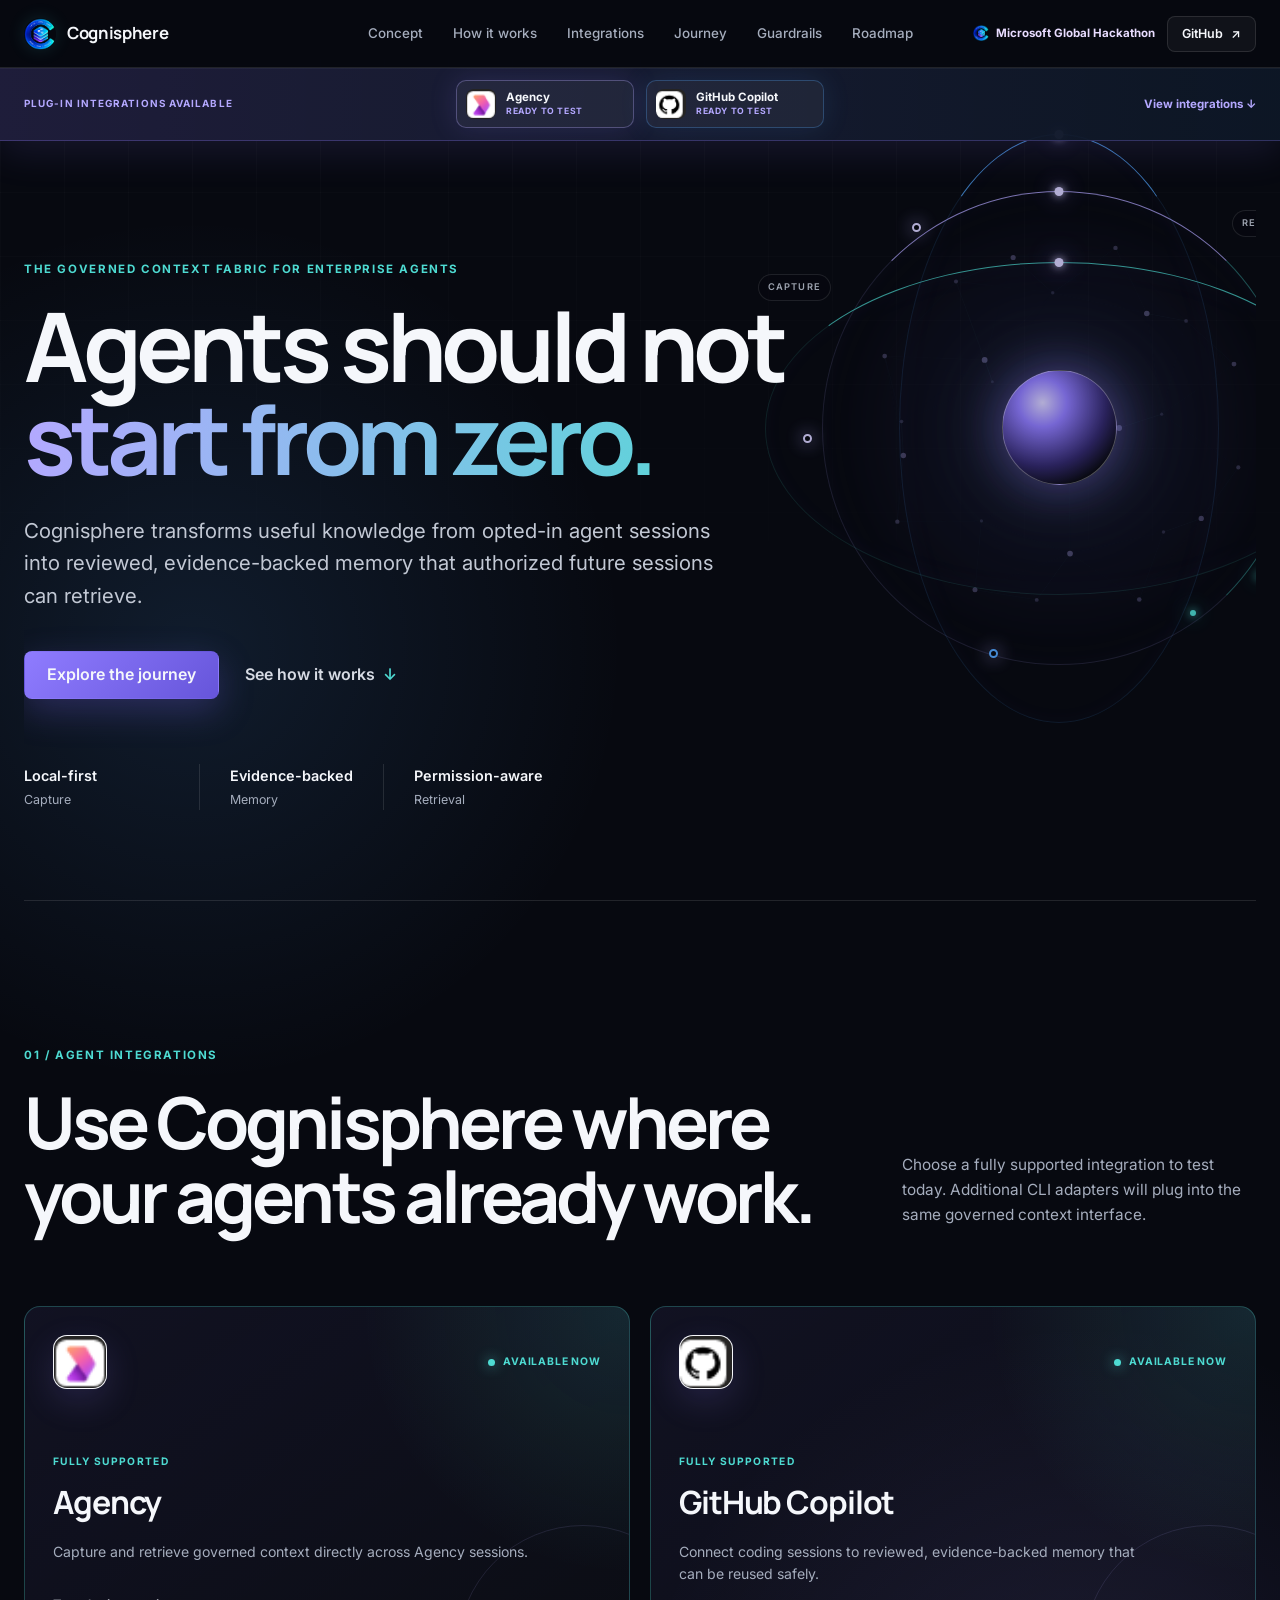
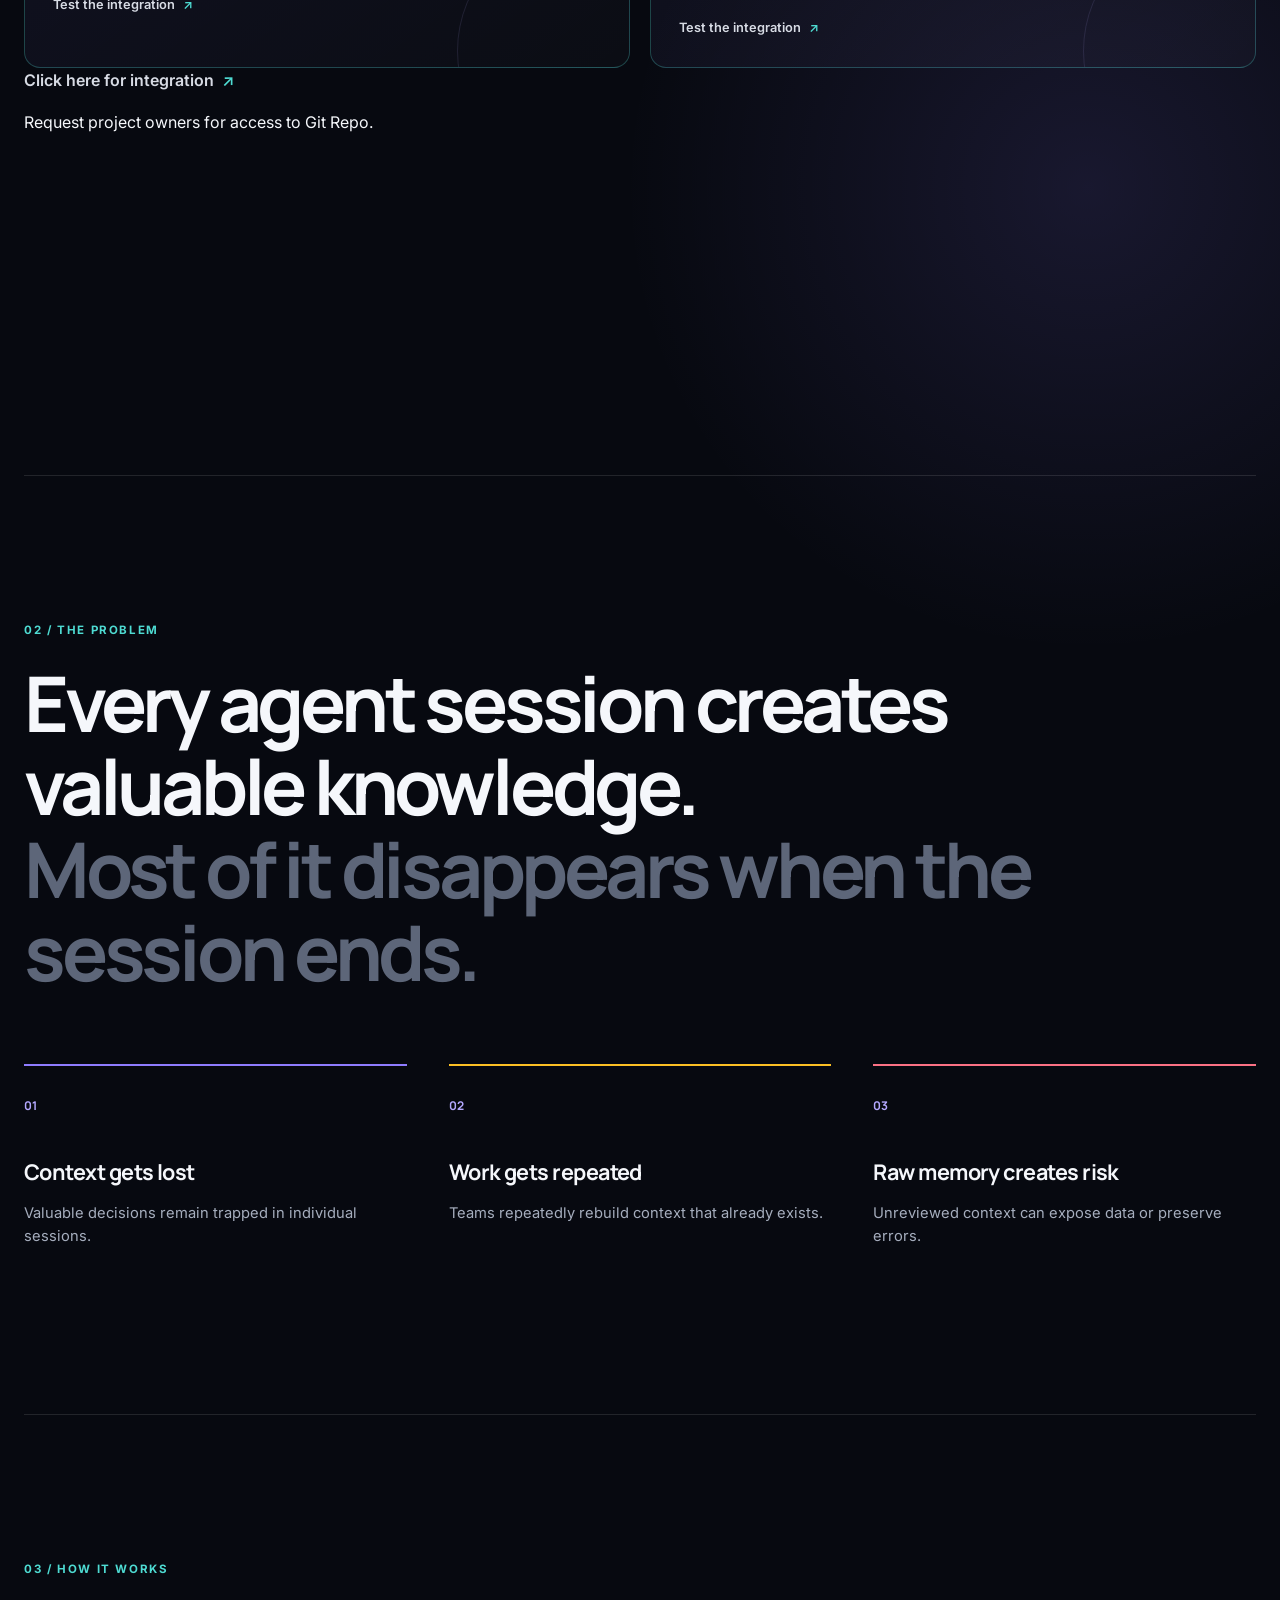
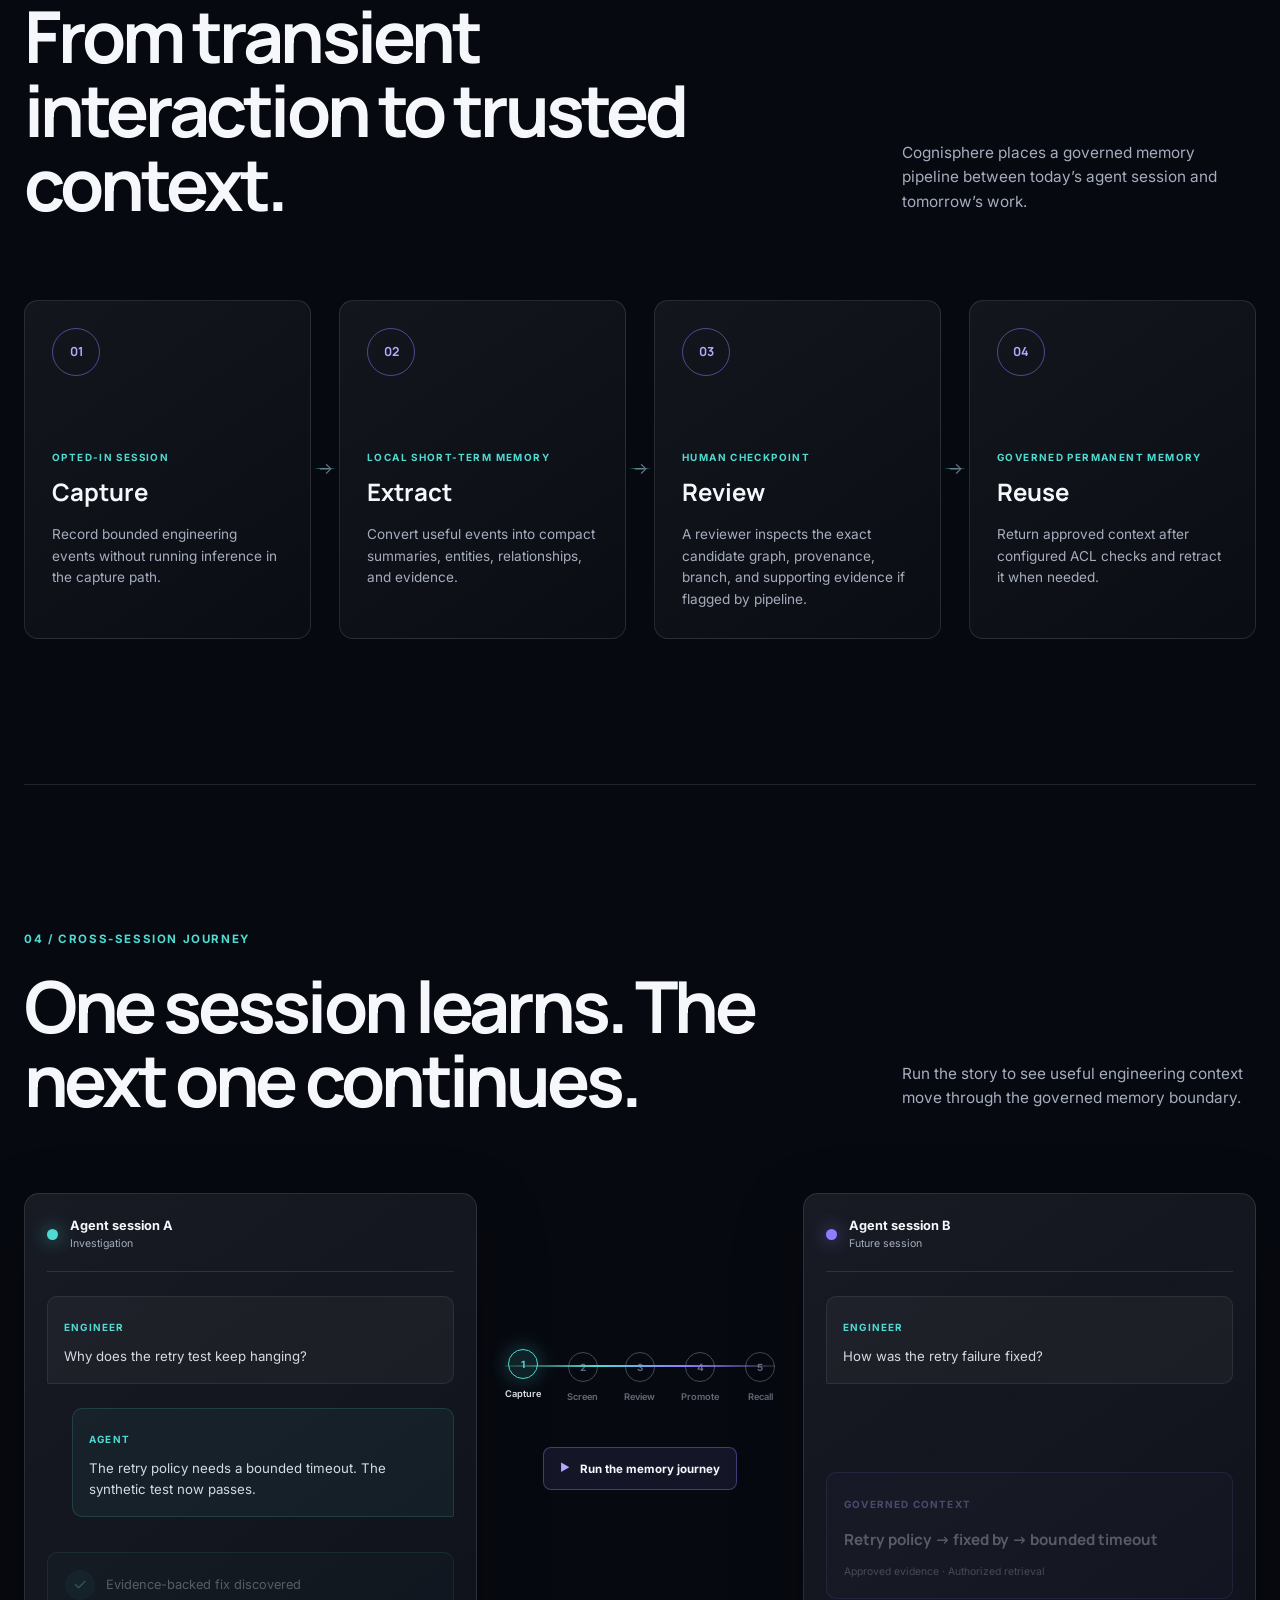
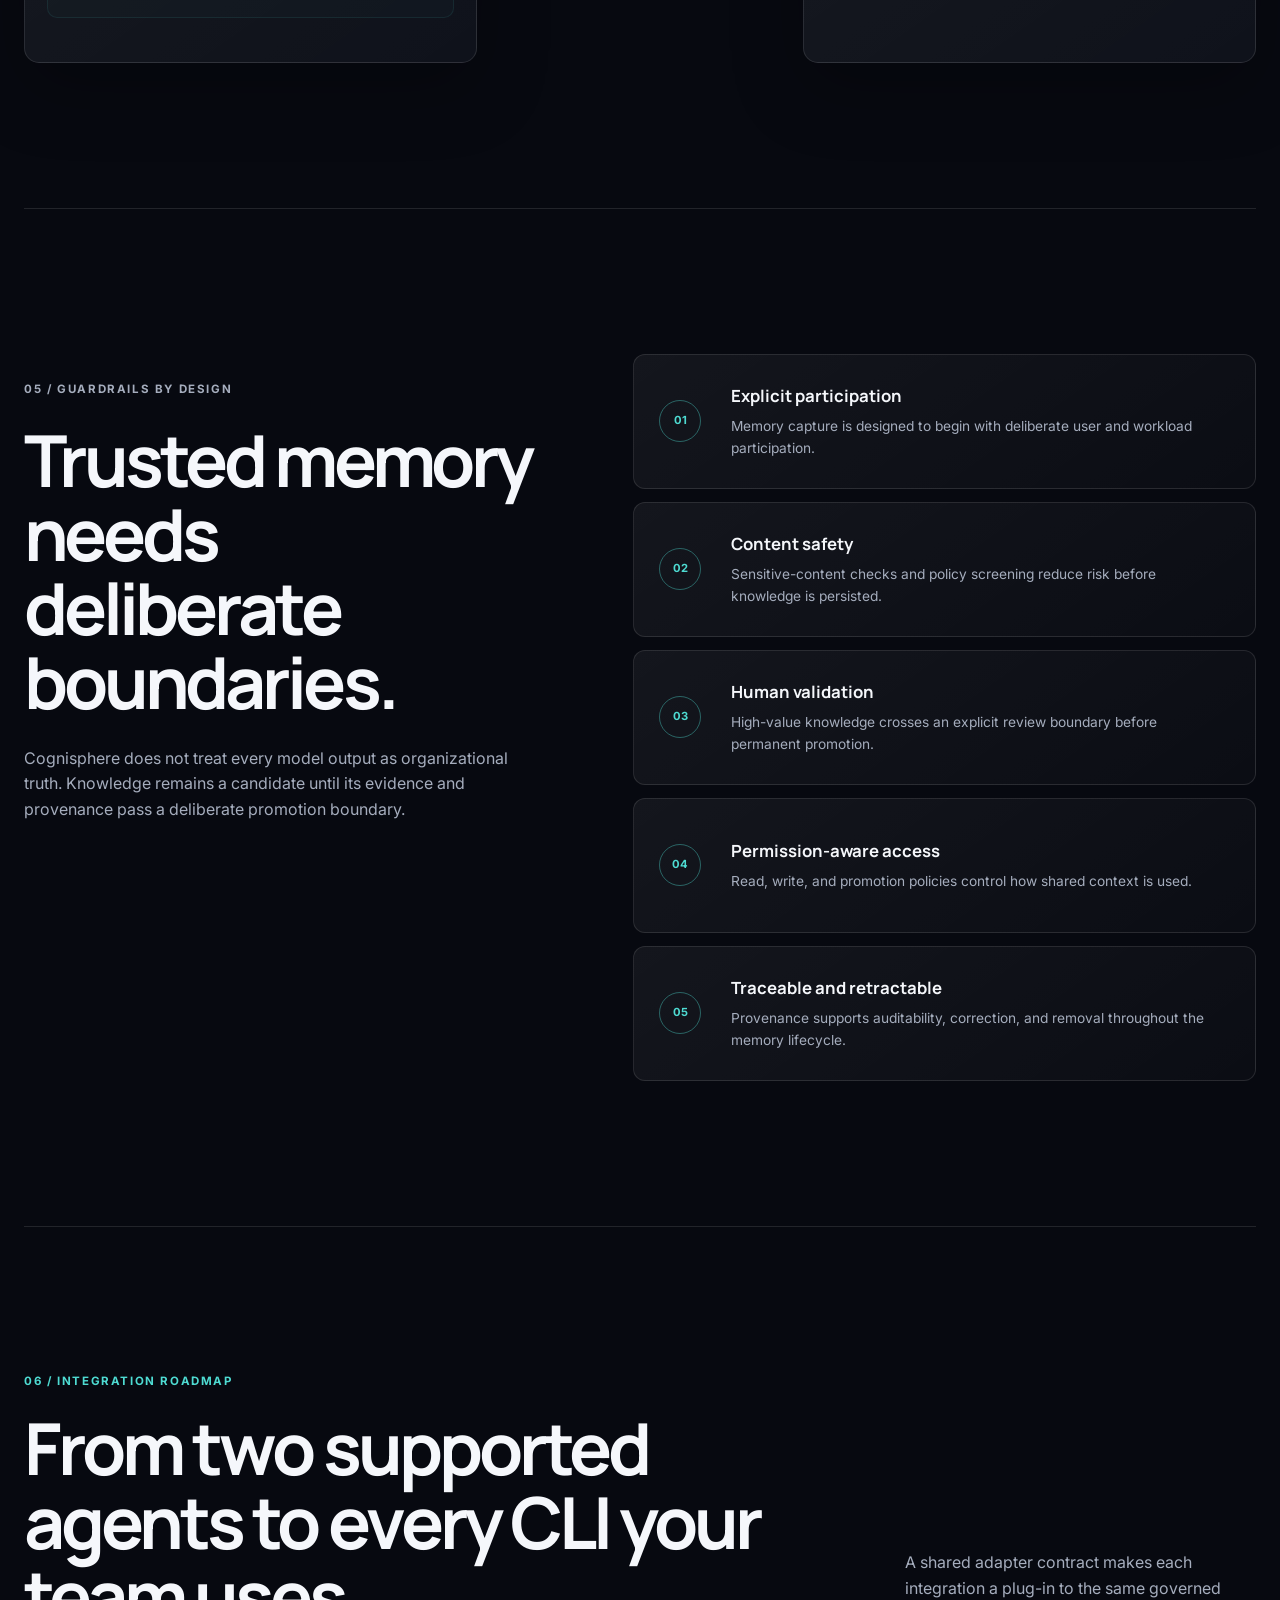
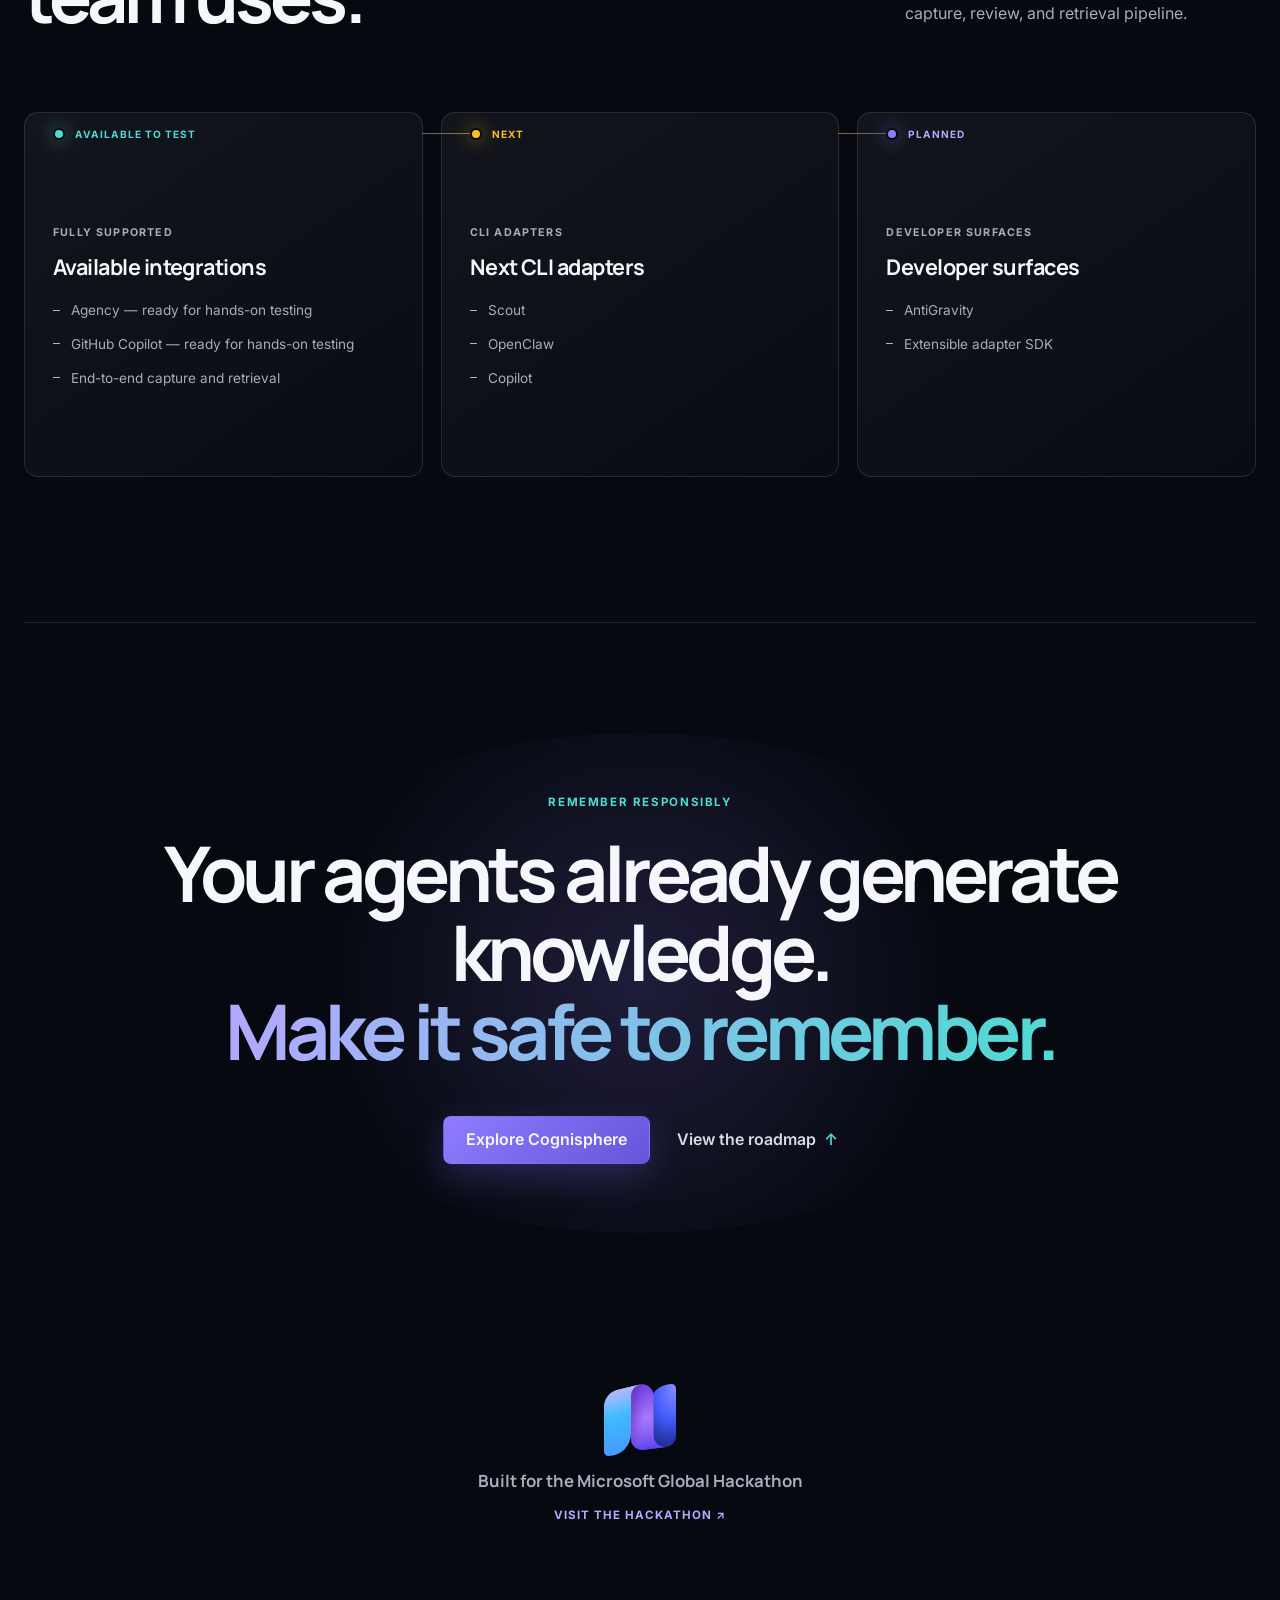
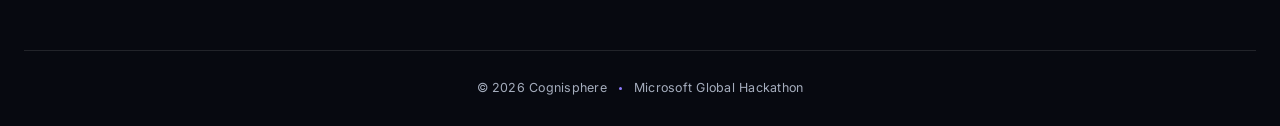
==== commit 99770dbb: "Further updates" ====
--- a/docs/index.html
+++ b/docs/index.html
@@ -153,6 +153,9 @@
         </article>
       </div>
 
+      <a class="text-link" href="https://github.com/ppotti_microsoft/hack2026_cognisphere/releases/tag/v1.0.6-alpha" target="_blank" rel="noreferrer">Click here for integration <span aria-hidden="true">↗</span></a>
+      <p>Request project owners for access to Git Repo.</p>
+
       <div class="planned-integrations reveal">
         <div>
           <p class="integration-kicker">Plug-in roadmap</p>
@@ -163,7 +166,6 @@
           <li><span class="cli-mark"><img src="assets/integrations/openclaw.png" alt=""></span><strong>OpenClaw</strong><small>Roadmap</small></li>
           <li><span class="cli-mark"><img src="assets/integrations/copilot.png" alt=""></span><strong>Copilot</strong><small>Roadmap</small></li>
           <li><span class="cli-mark"><img src="assets/integrations/antigravity.png" alt=""></span><strong>AntiGravity</strong><small>Roadmap</small></li>
-          <li><span class="cli-mark"><img src="assets/integrations/vscode.png" alt=""></span><strong>VS Code</strong><small>Roadmap</small></li>
         </ul>
       </div>
     </section>
@@ -365,7 +367,6 @@
           <h3>Developer surfaces</h3>
           <ul>
             <li>AntiGravity</li>
-            <li>VS Code</li>
             <li>Extensible adapter SDK</li>
           </ul>
         </article>
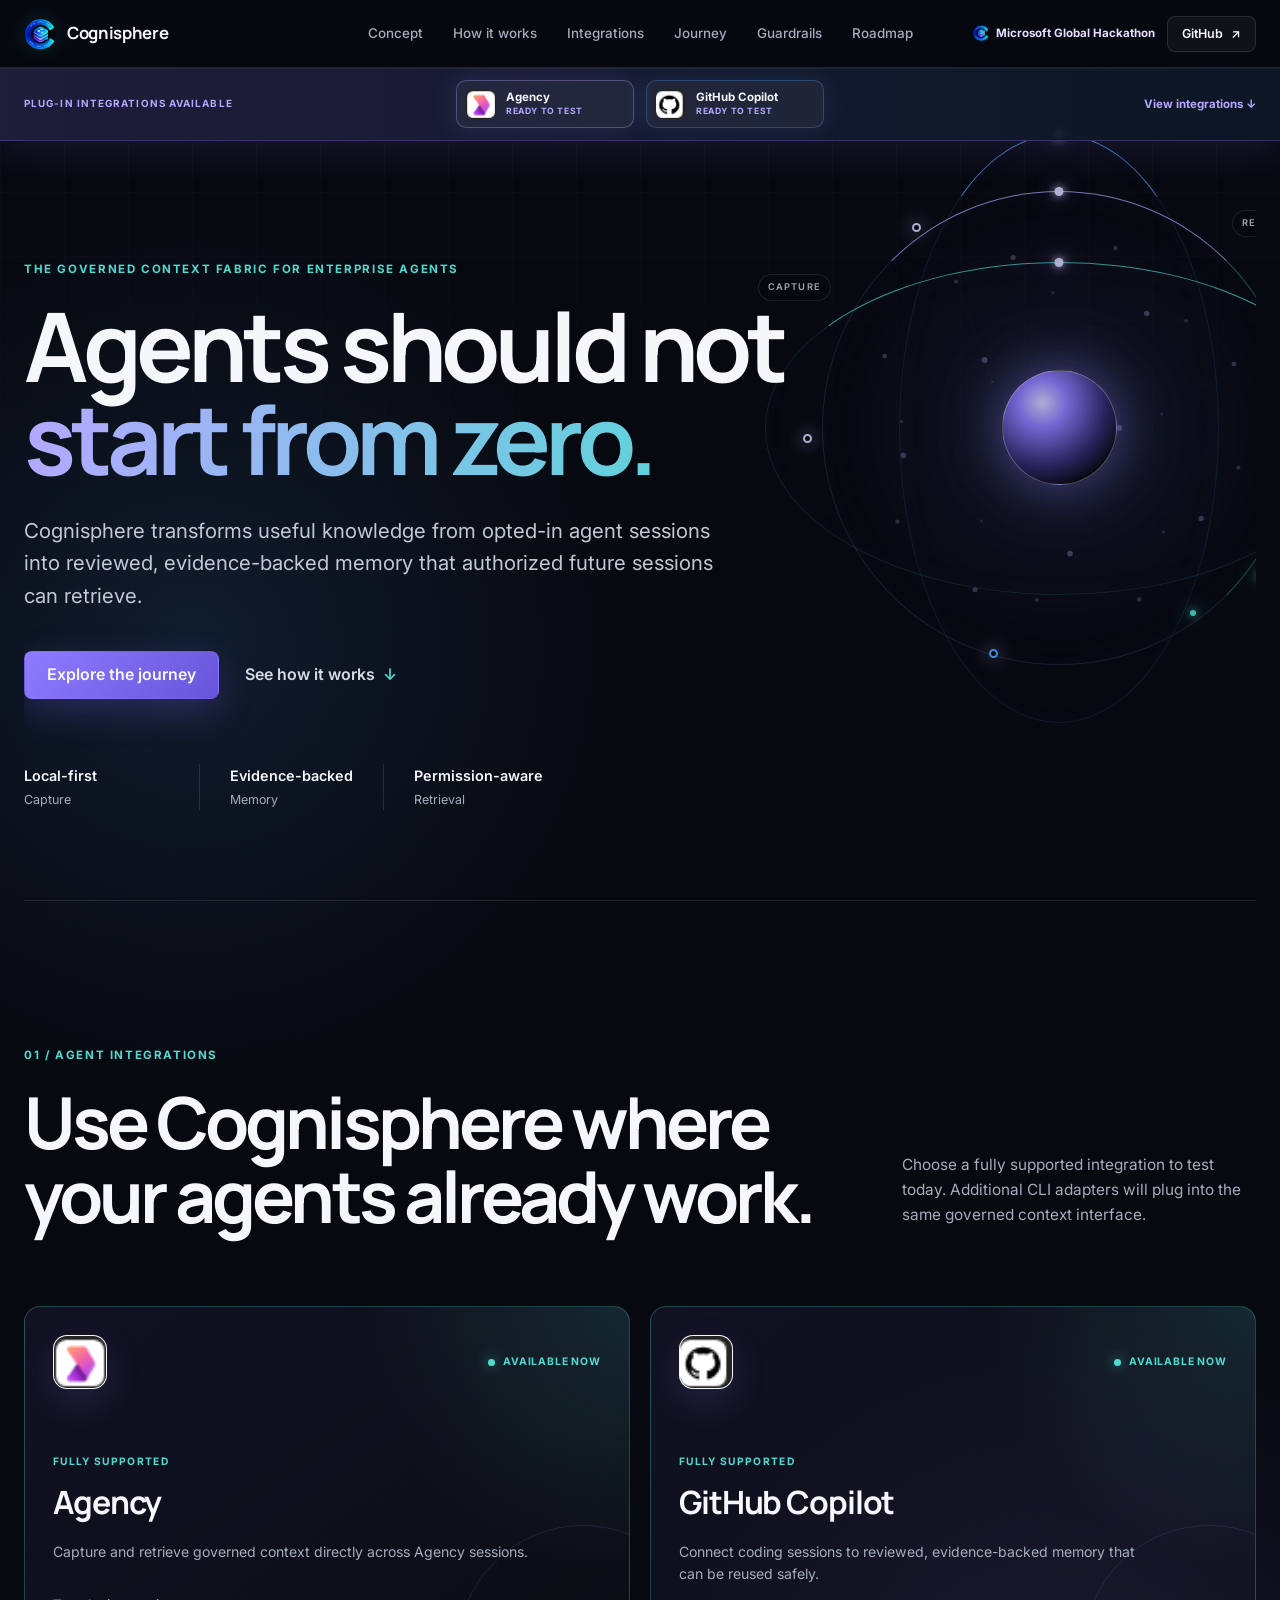
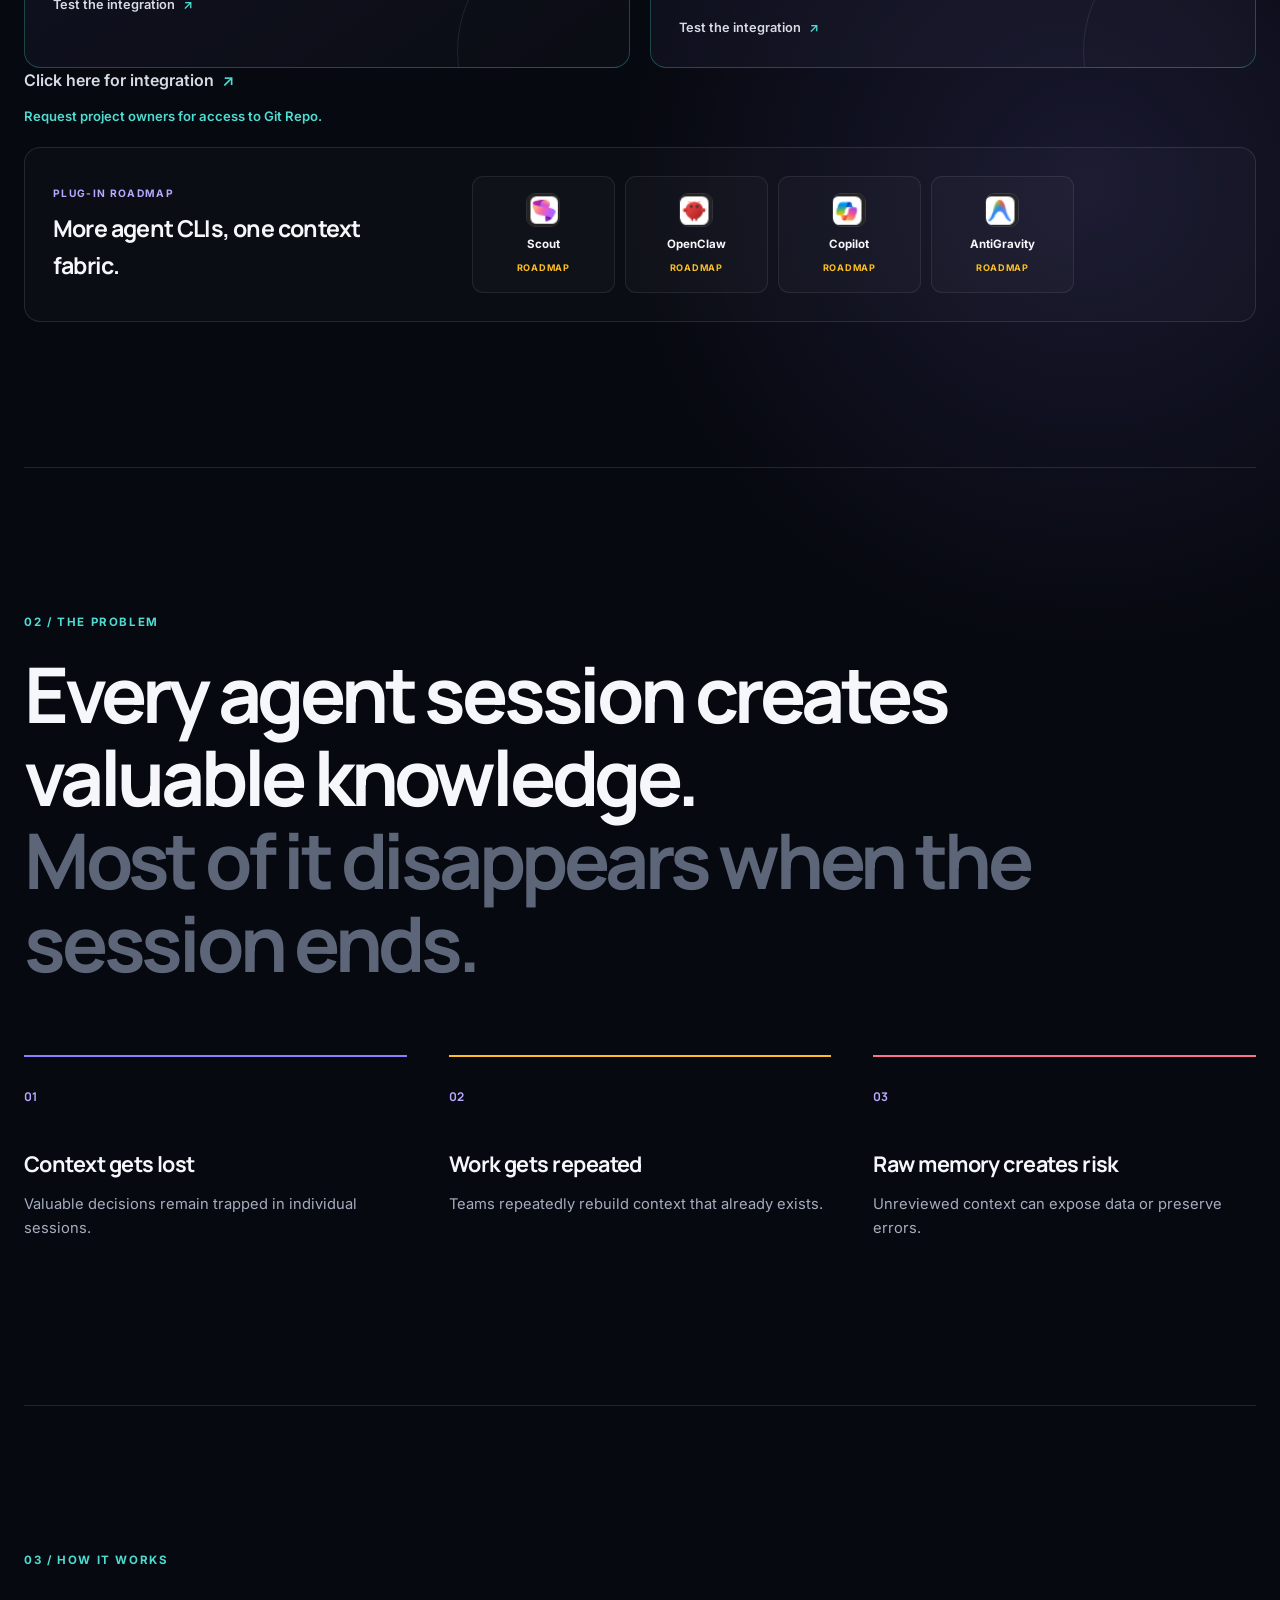
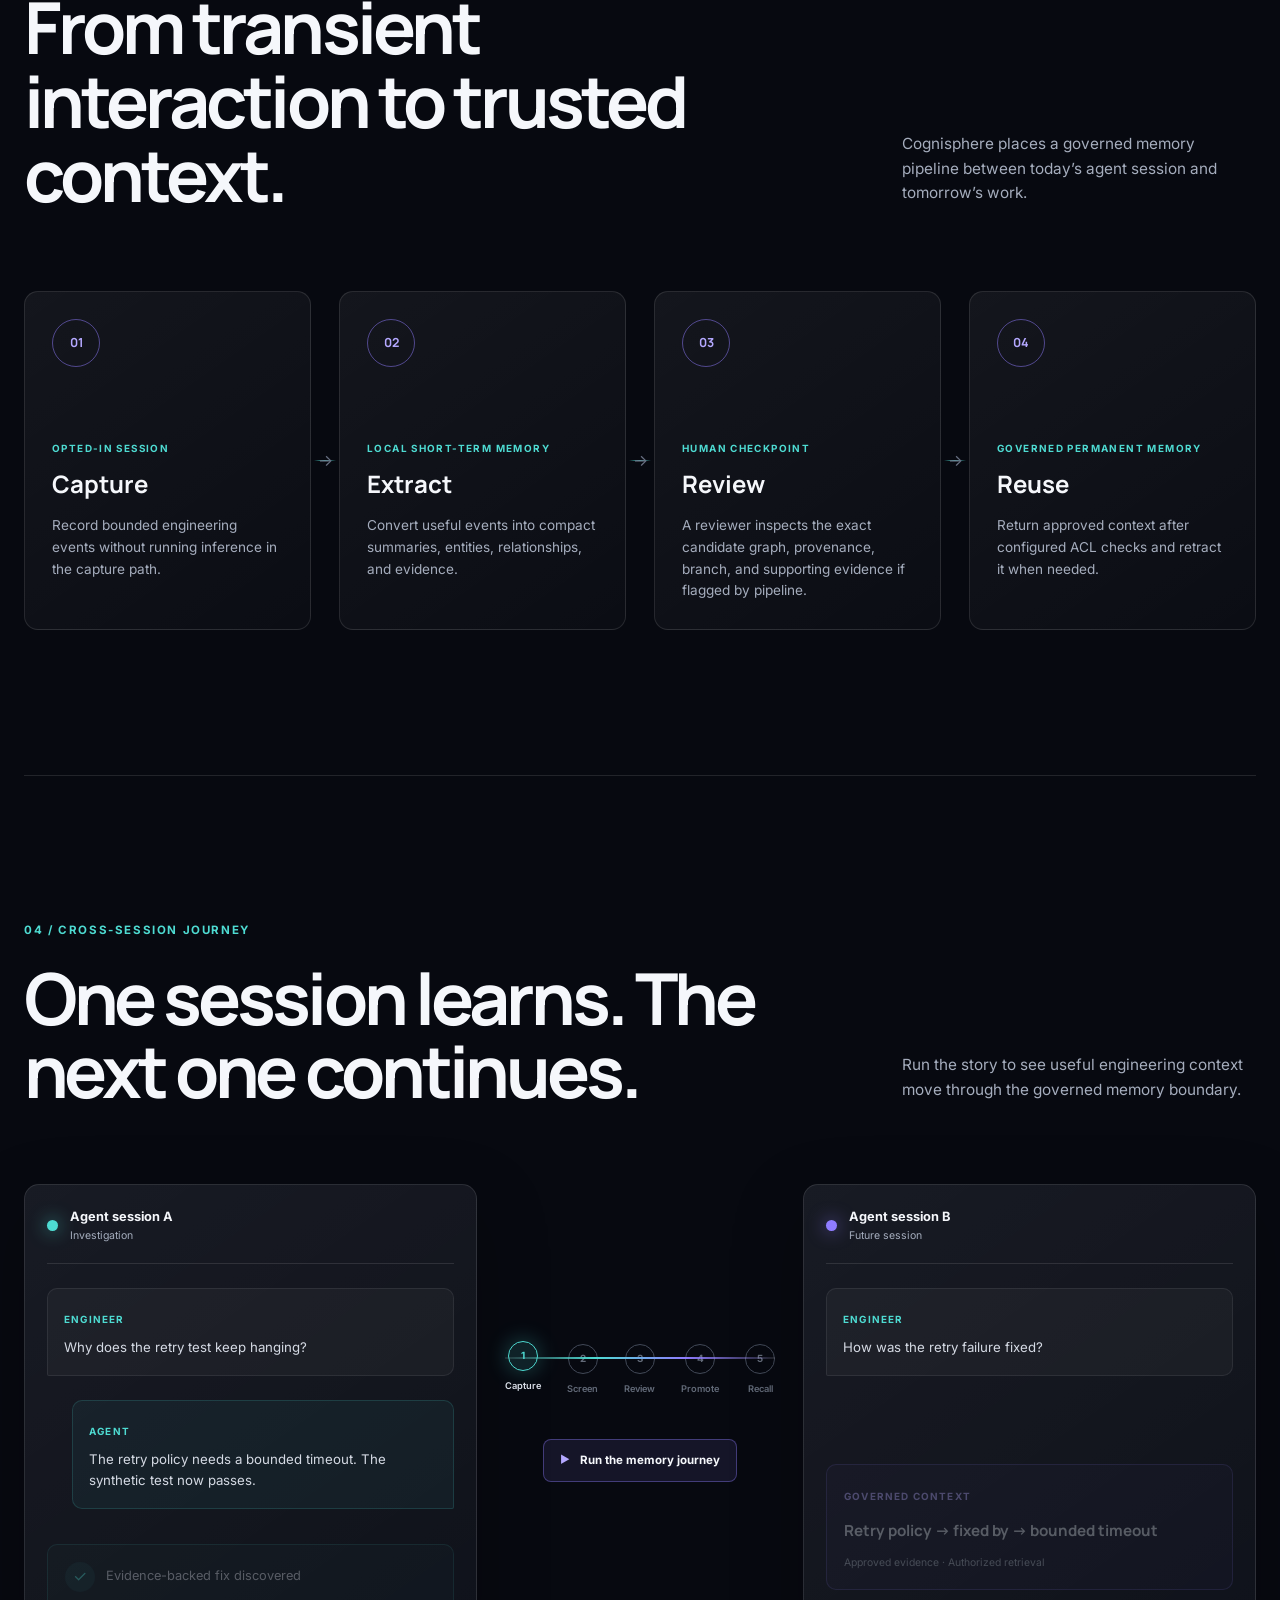
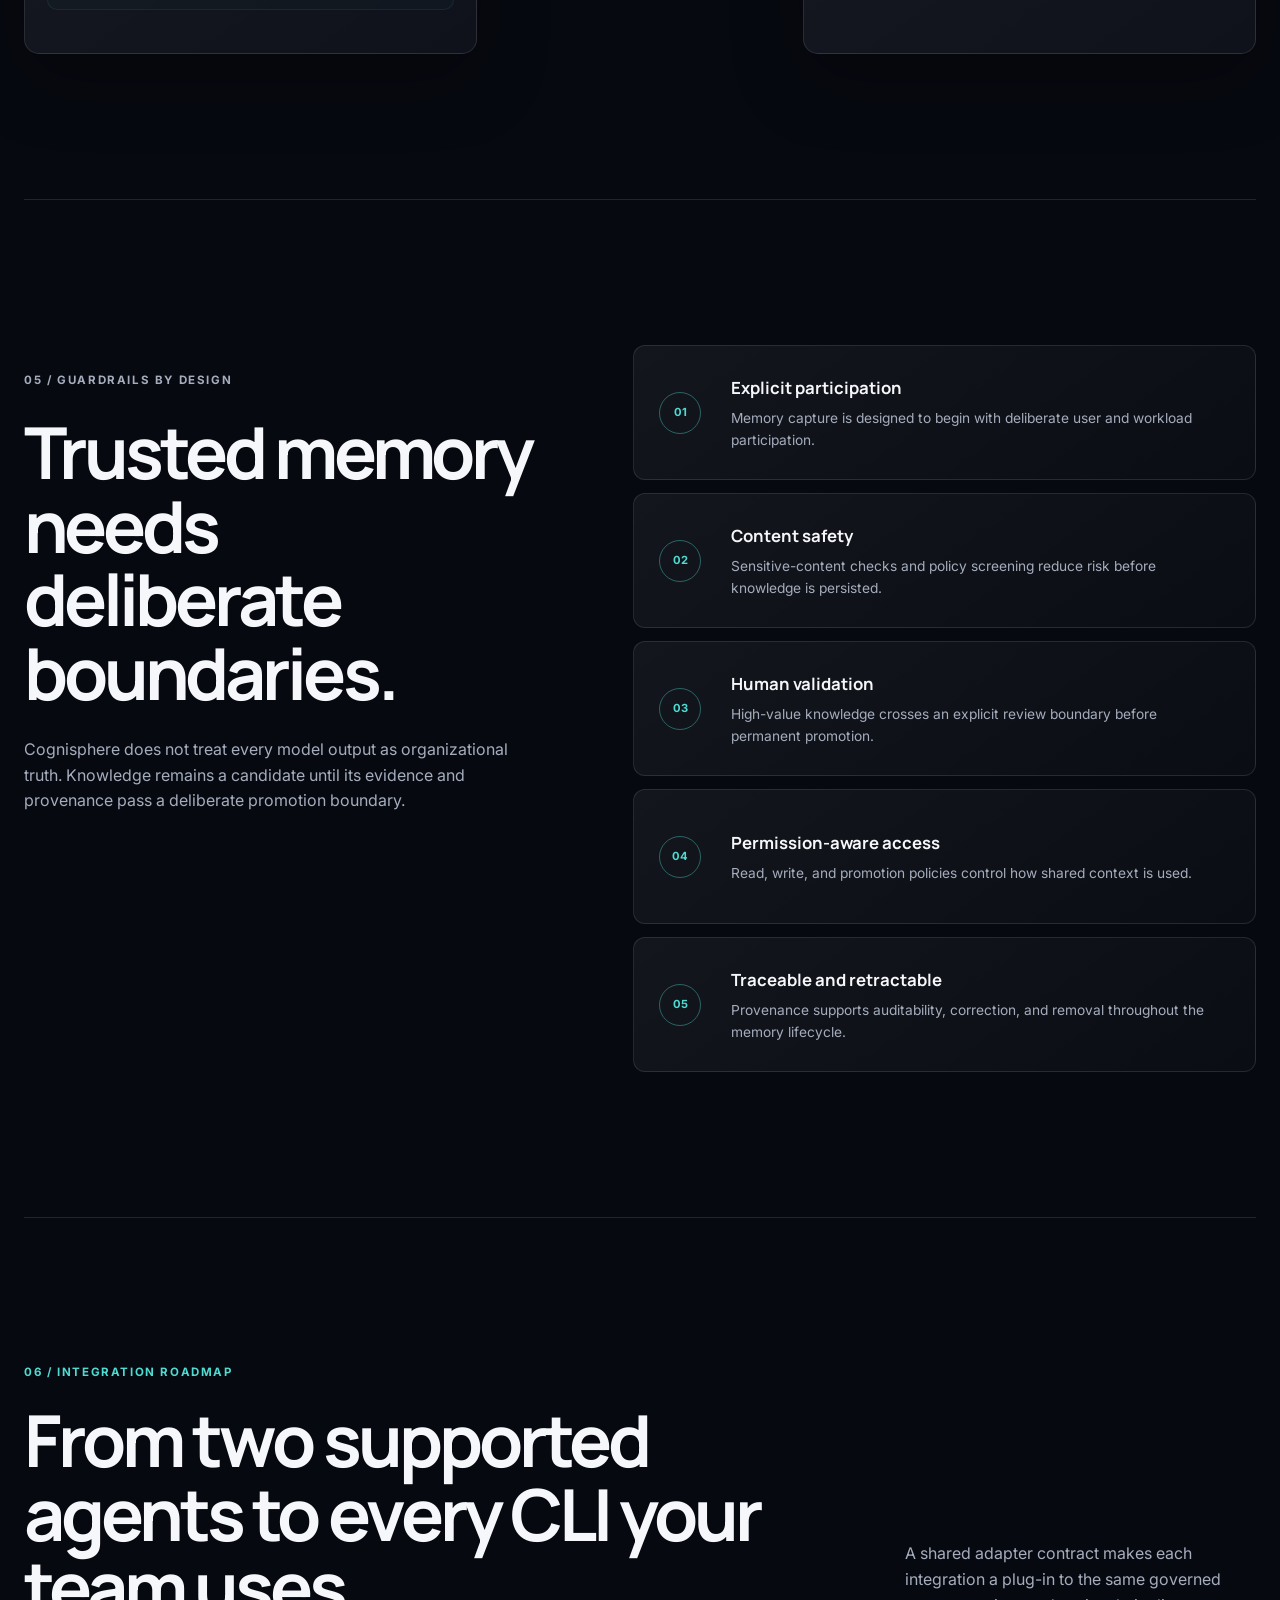
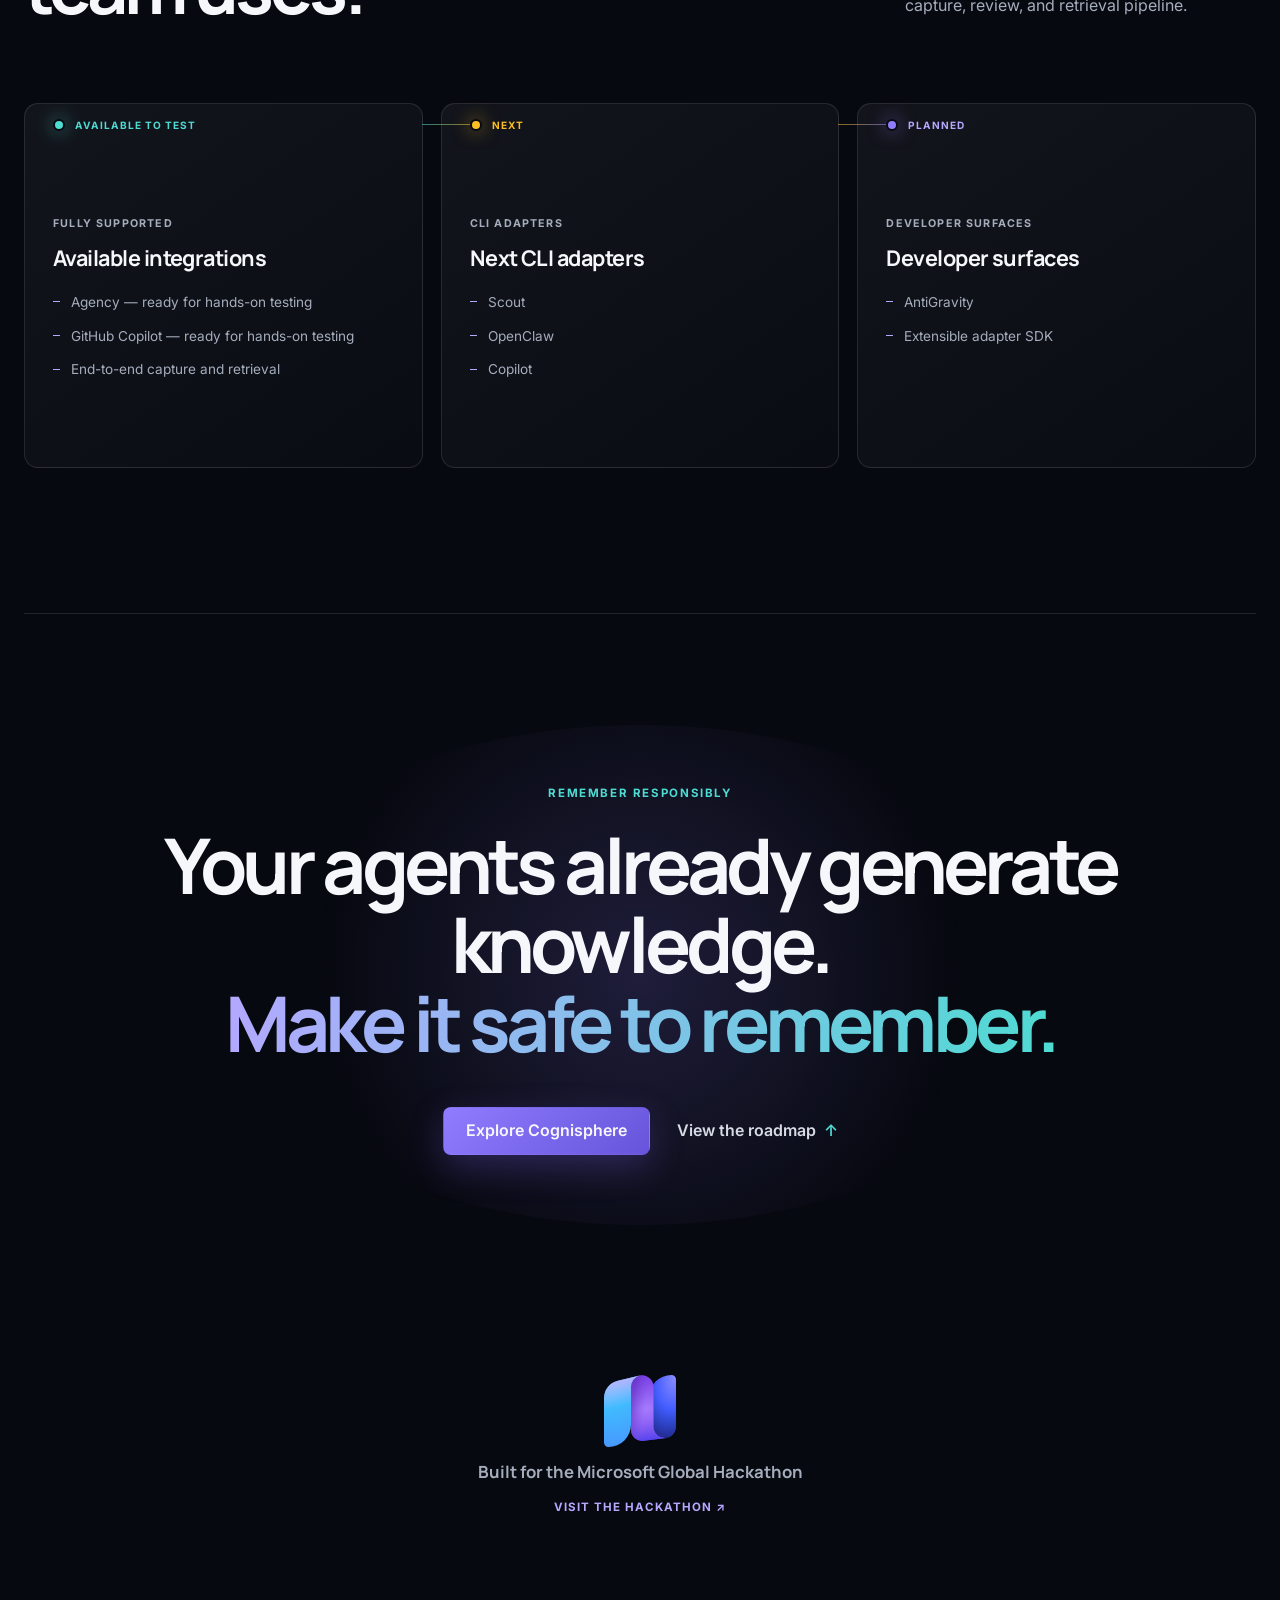
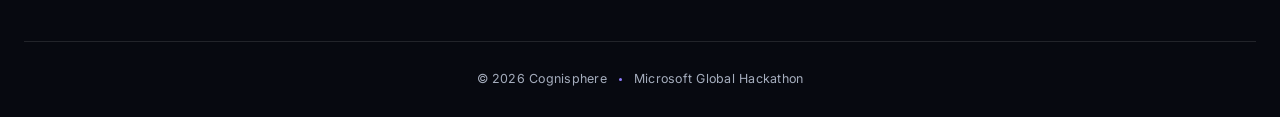
==== commit fb8feb91: "more changes" ====
--- a/docs/index.html
+++ b/docs/index.html
@@ -136,7 +136,7 @@
           <p class="integration-kicker">Fully supported</p>
           <h3>Agency</h3>
           <p>Capture and retrieve governed context directly across Agency sessions.</p>
-          <a class="text-link" href="https://github.com/pvmraghunandan/csp" target="_blank" rel="noreferrer">Test the integration <span aria-hidden="true">↗</span></a>
+          <a class="text-link" href="https://github.com/ppotti_microsoft/hack2026_cognisphere/releases" target="_blank" rel="noreferrer">Test the integration <span aria-hidden="true">↗</span></a>
         </article>
 
         <article class="integration-card integration-card-live reveal motion-card">
@@ -149,12 +149,12 @@
           <p class="integration-kicker">Fully supported</p>
           <h3>GitHub Copilot</h3>
           <p>Connect coding sessions to reviewed, evidence-backed memory that can be reused safely.</p>
-          <a class="text-link" href="https://github.com/pvmraghunandan/csp" target="_blank" rel="noreferrer">Test the integration <span aria-hidden="true">↗</span></a>
+          <a class="text-link" href="https://github.com/ppotti_microsoft/hack2026_cognisphere/releases" target="_blank" rel="noreferrer">Test the integration <span aria-hidden="true">↗</span></a>
         </article>
       </div>
 
       <a class="text-link" href="https://github.com/ppotti_microsoft/hack2026_cognisphere/releases/tag/v1.0.6-alpha" target="_blank" rel="noreferrer">Click here for integration <span aria-hidden="true">↗</span></a>
-      <p>Request project owners for access to Git Repo.</p>
+      <p class="integration-access-note">Request project owners for access to Git Repo.</p>
 
       <div class="planned-integrations reveal">
         <div>
--- a/docs/styles.css
+++ b/docs/styles.css
@@ -581,6 +581,13 @@
   font-size: 0.8rem;
 }
 
+.integration-access-note {
+  margin: 12px 0 0;
+  color: var(--cyan);
+  font-size: 0.82rem;
+  font-weight: 600;
+}
+
 .planned-integrations {
   display: grid;
   grid-template-columns: minmax(230px, 0.65fr) minmax(0, 1.35fr);
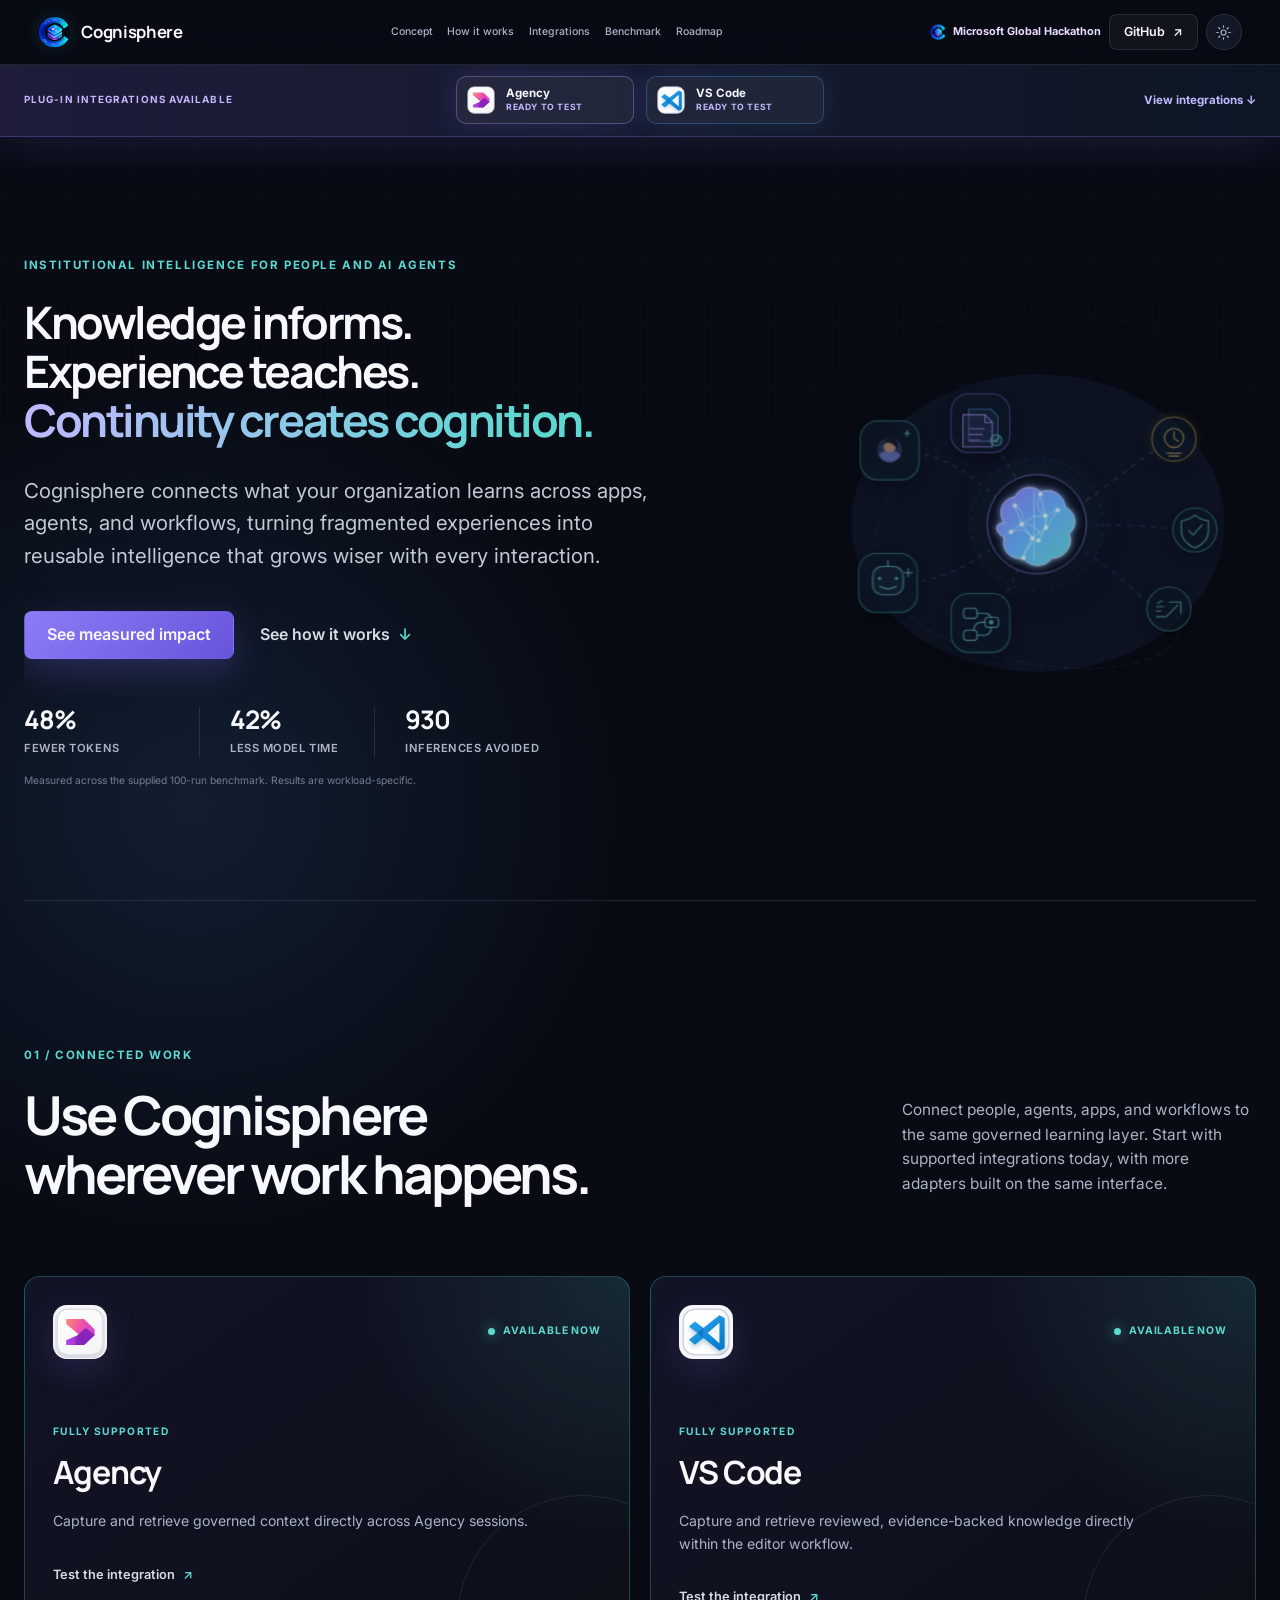
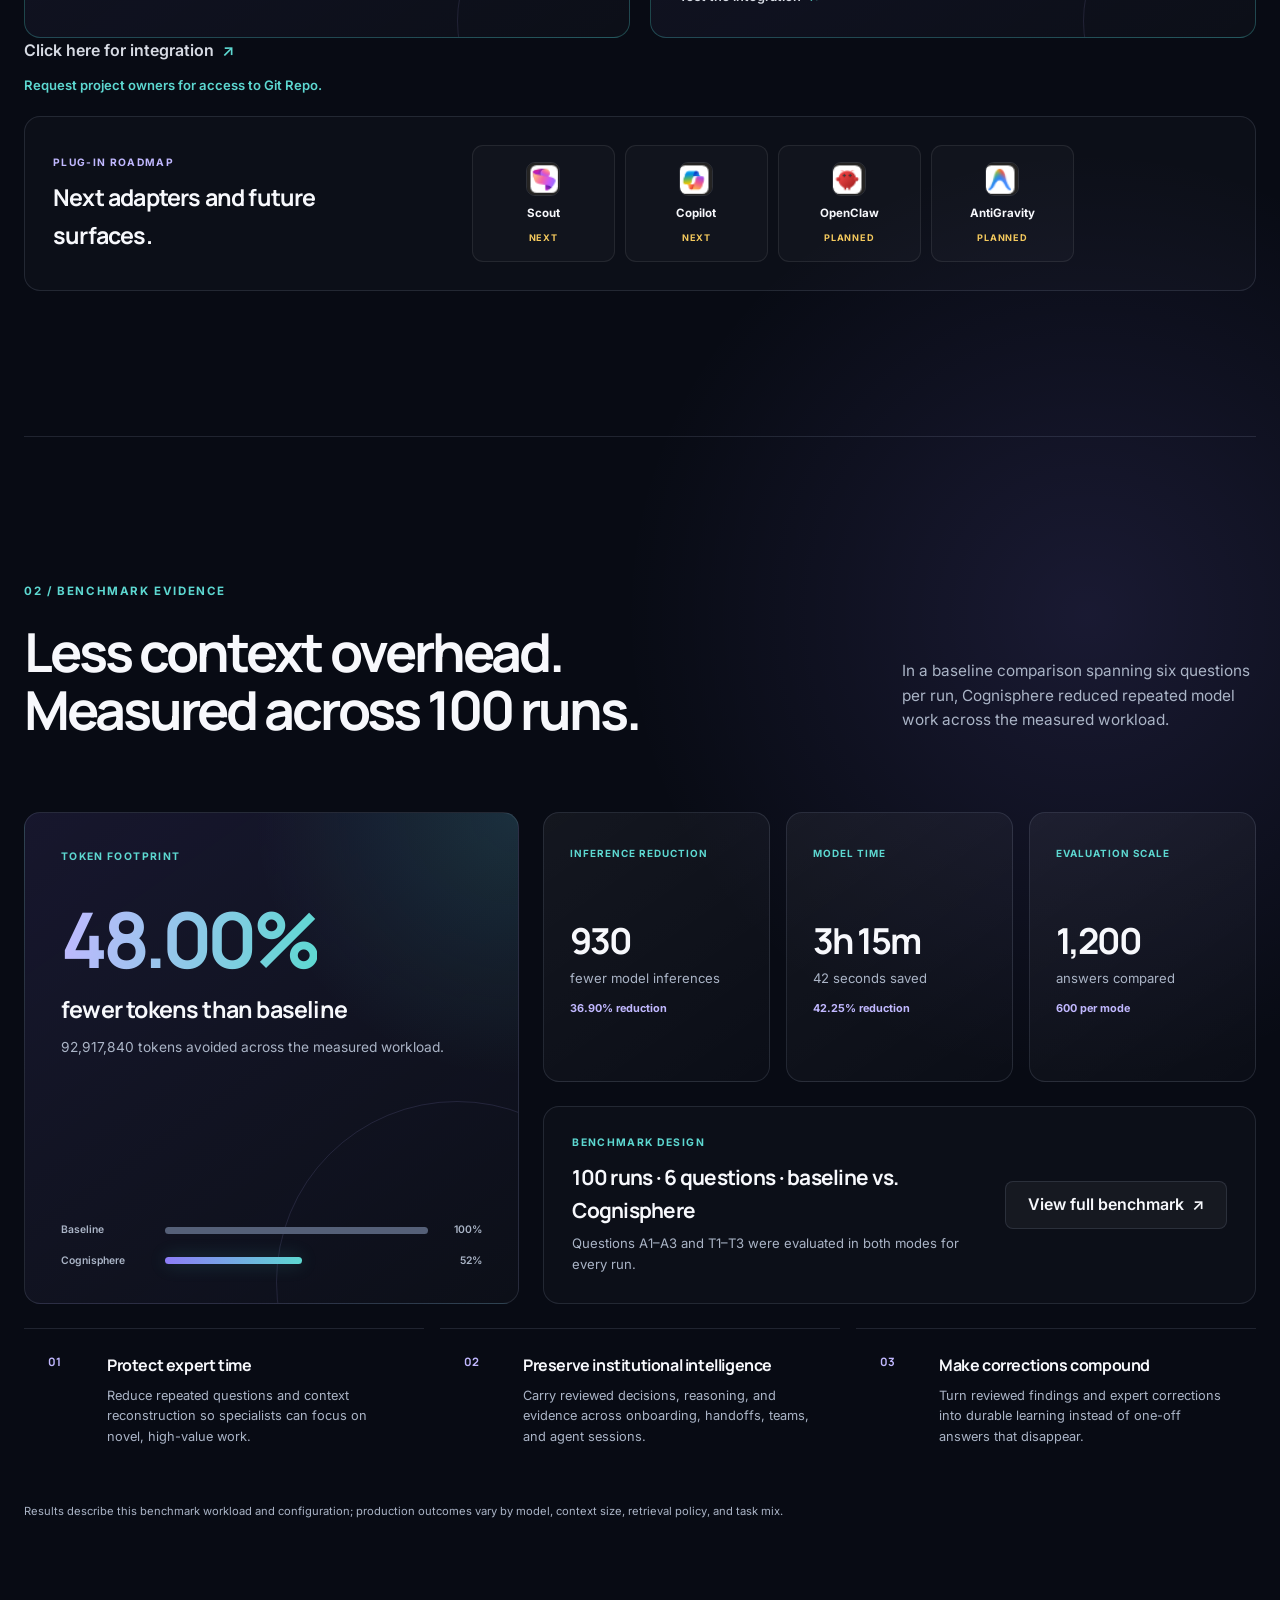
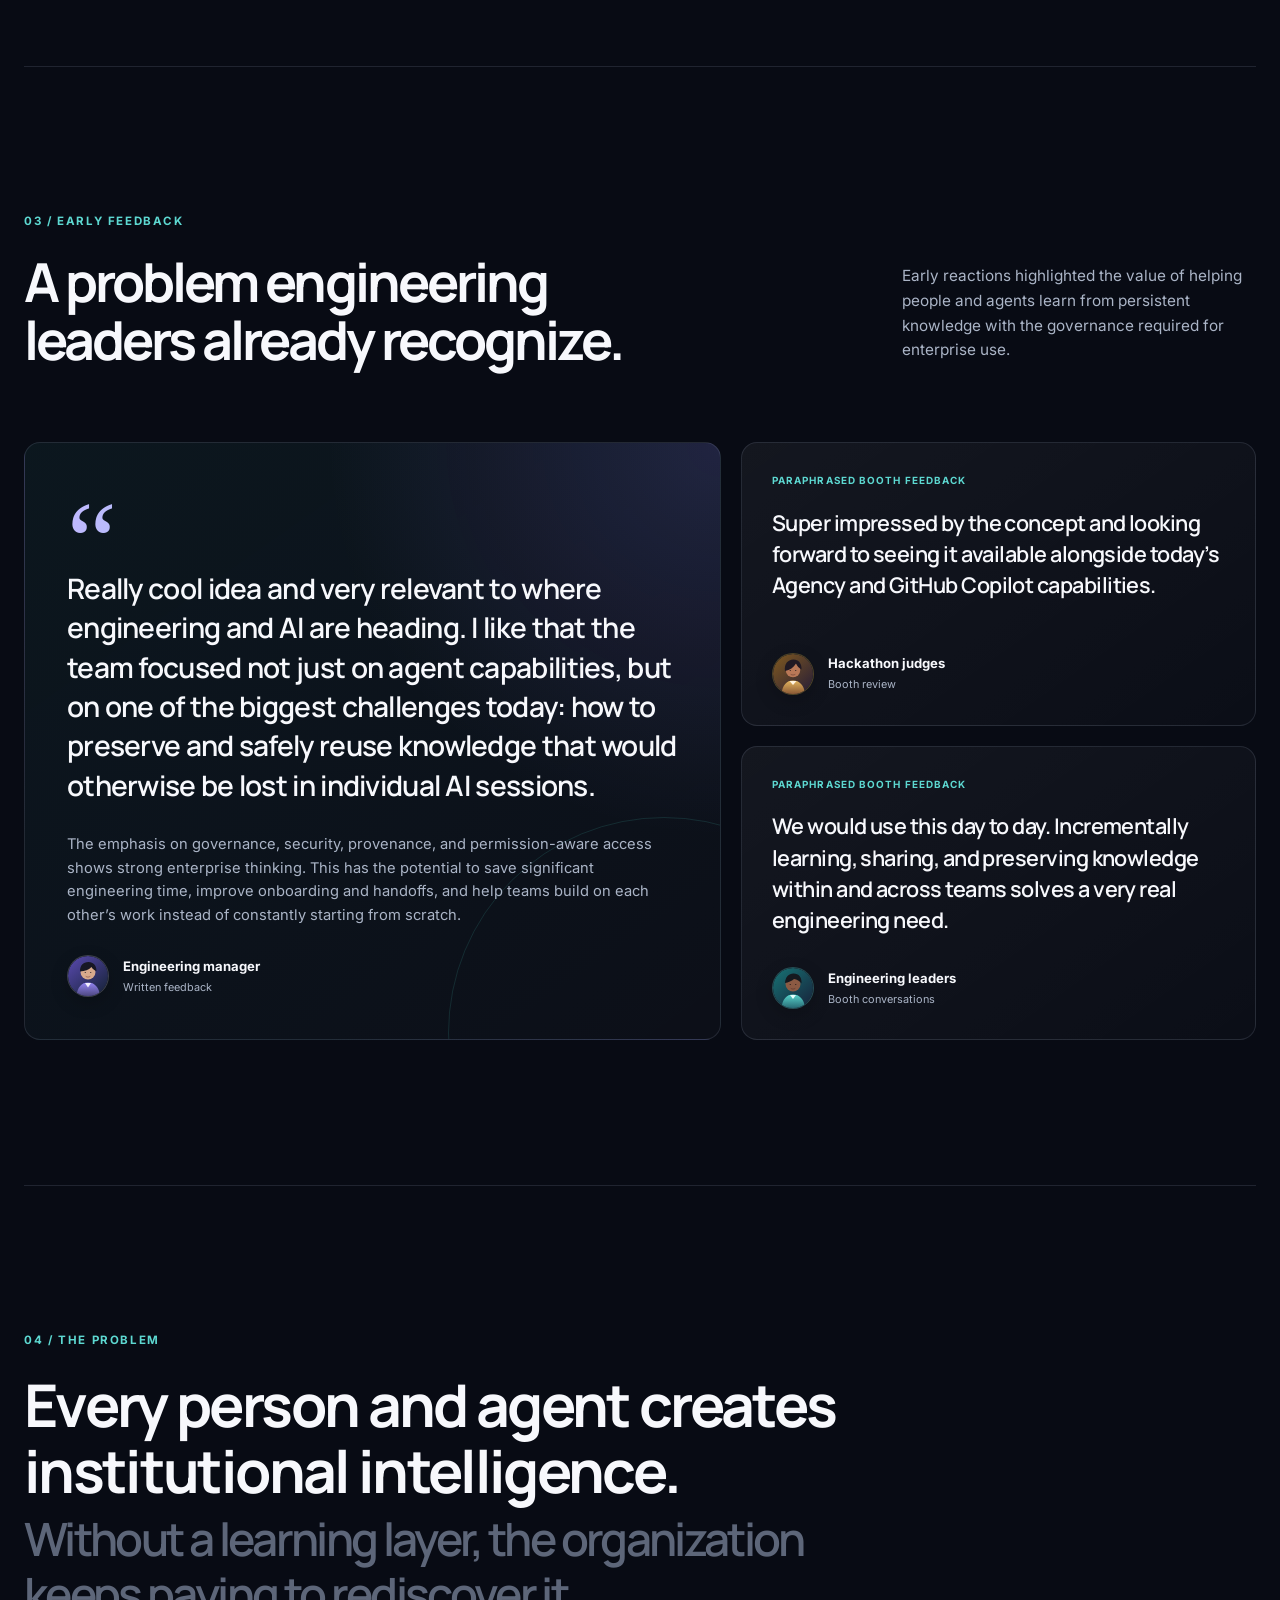
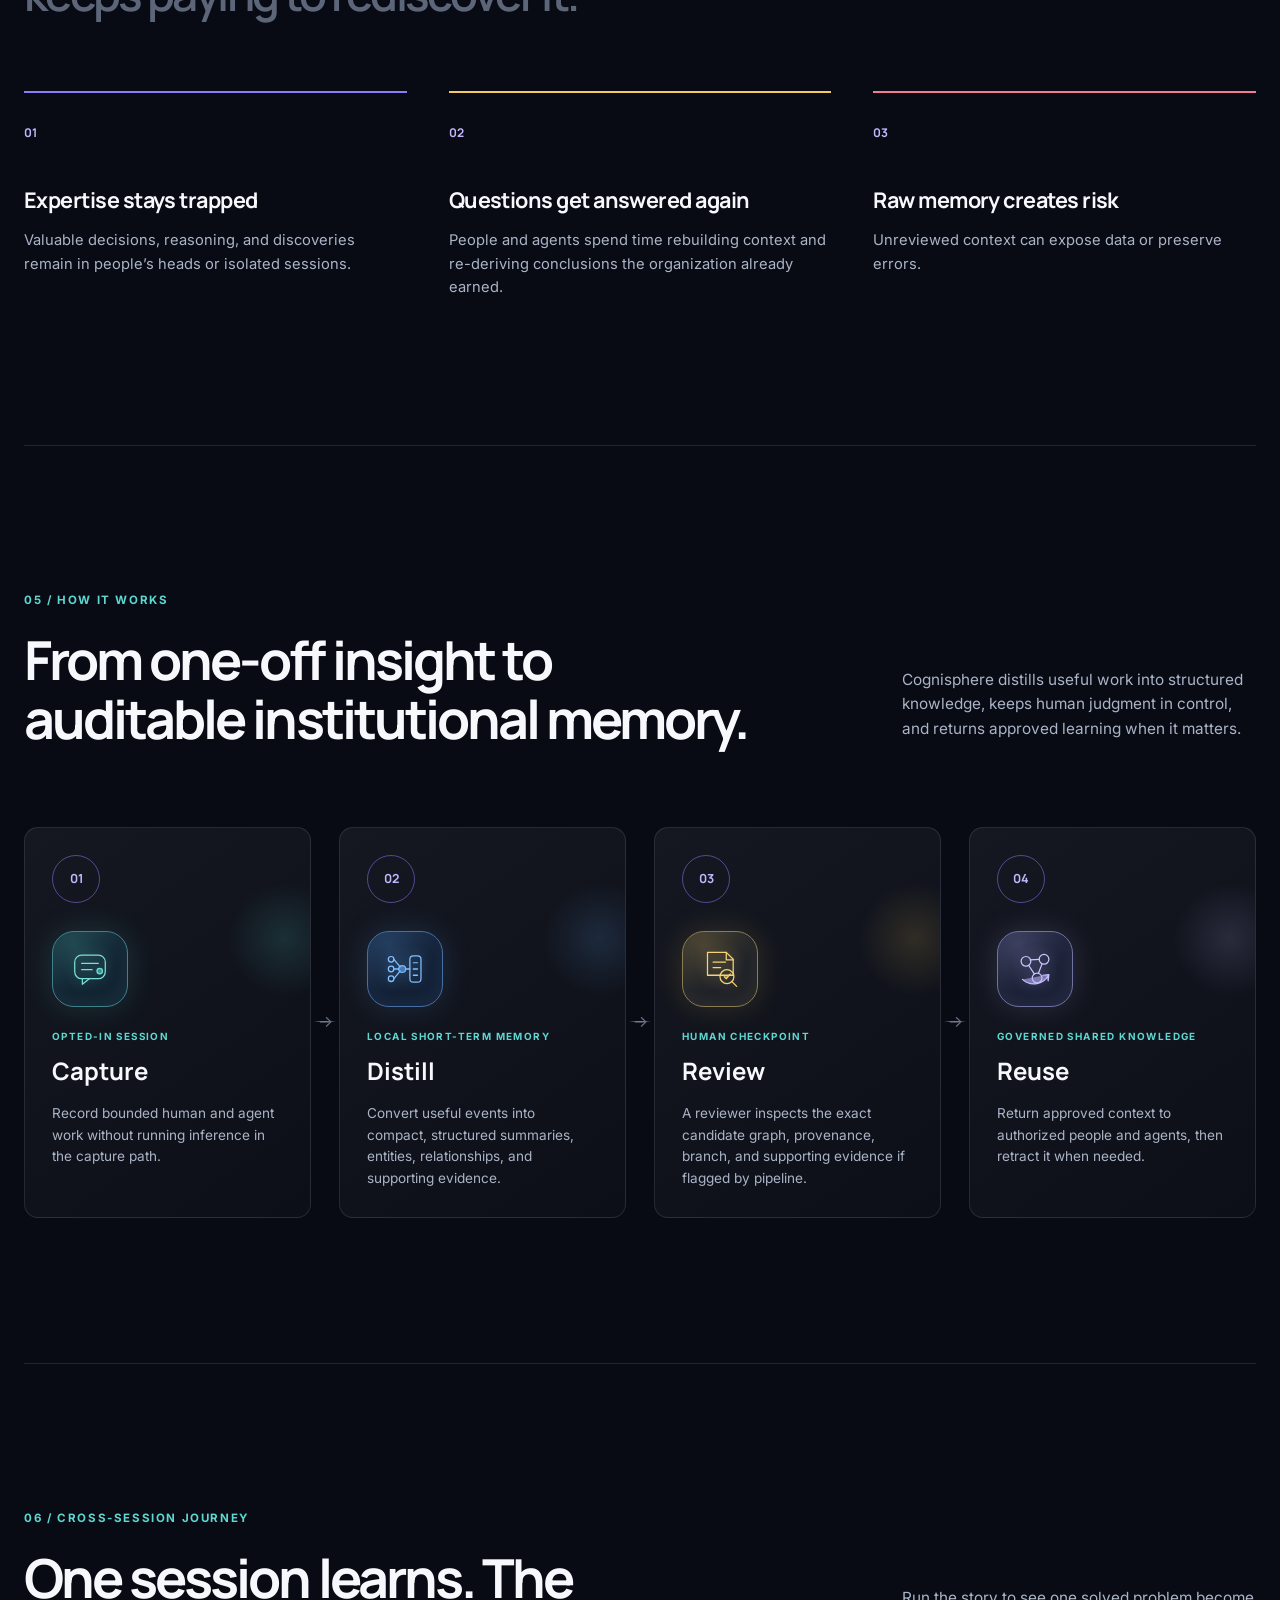
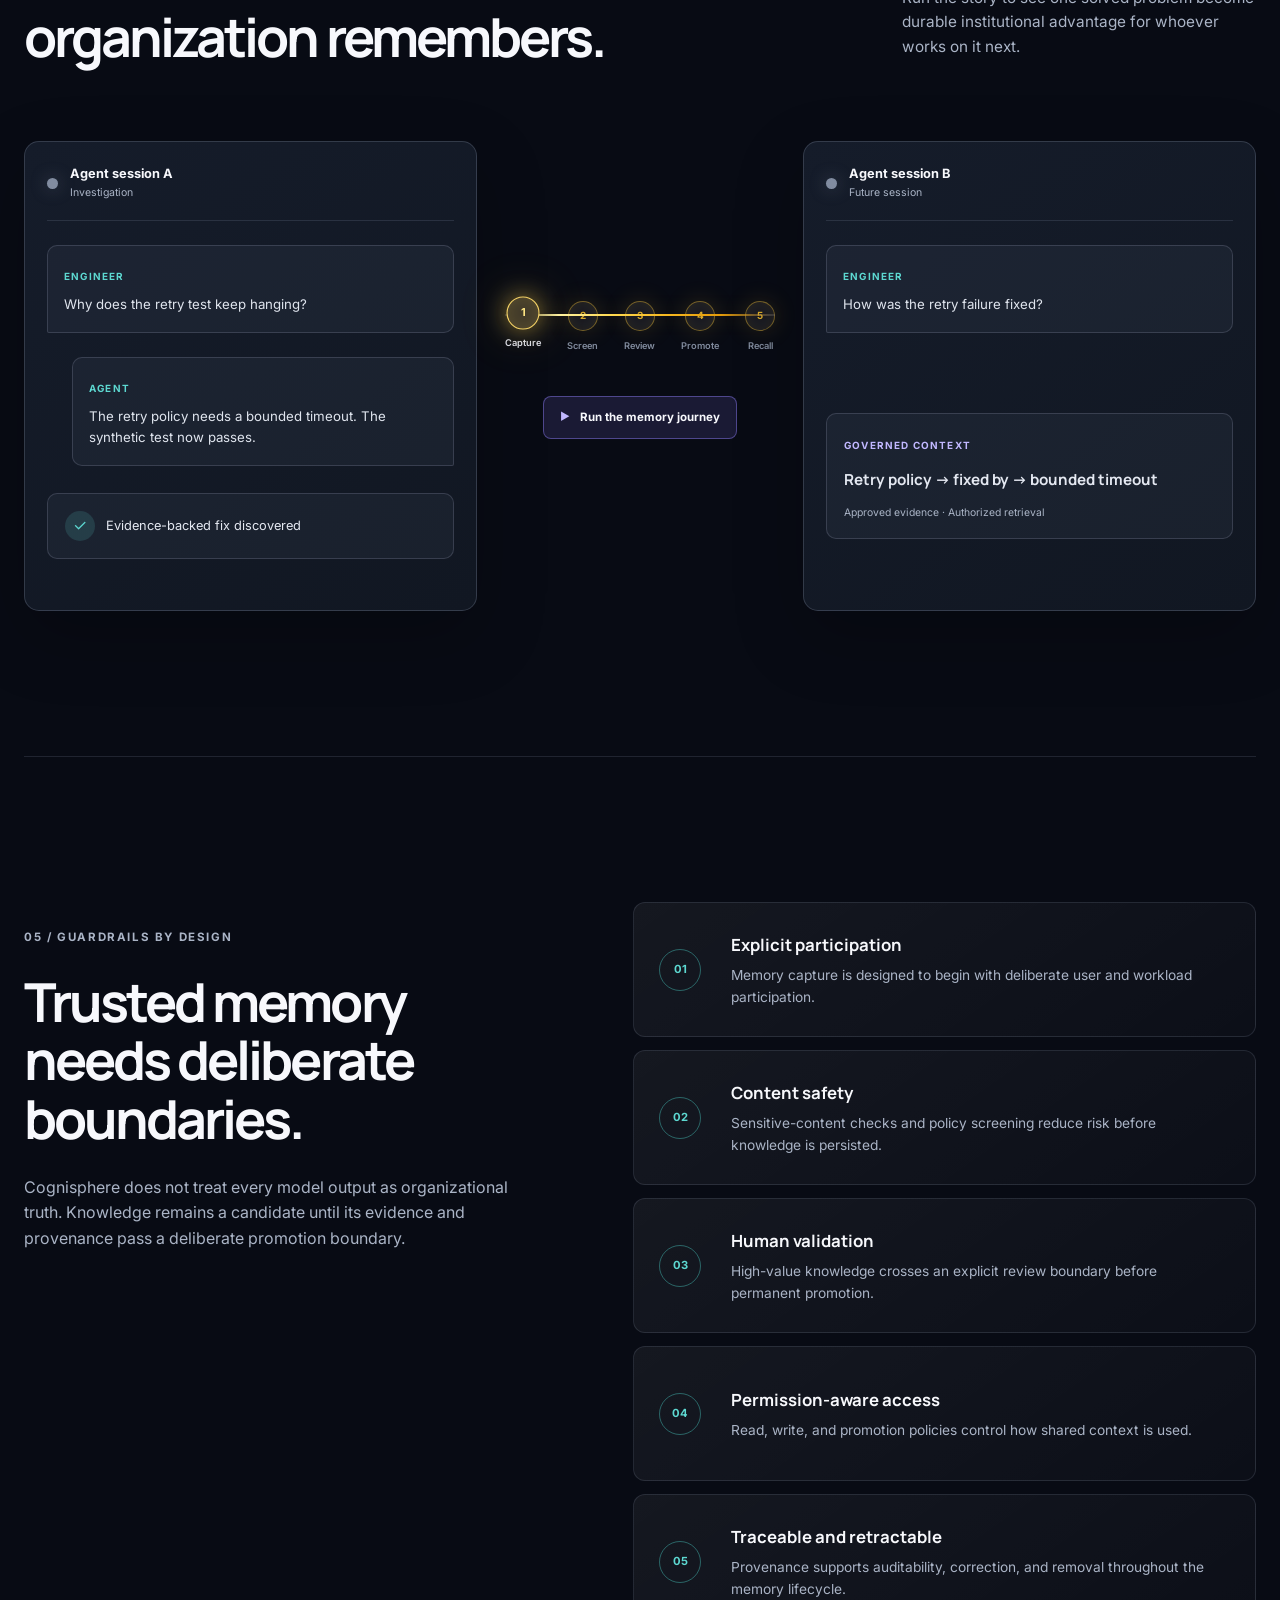
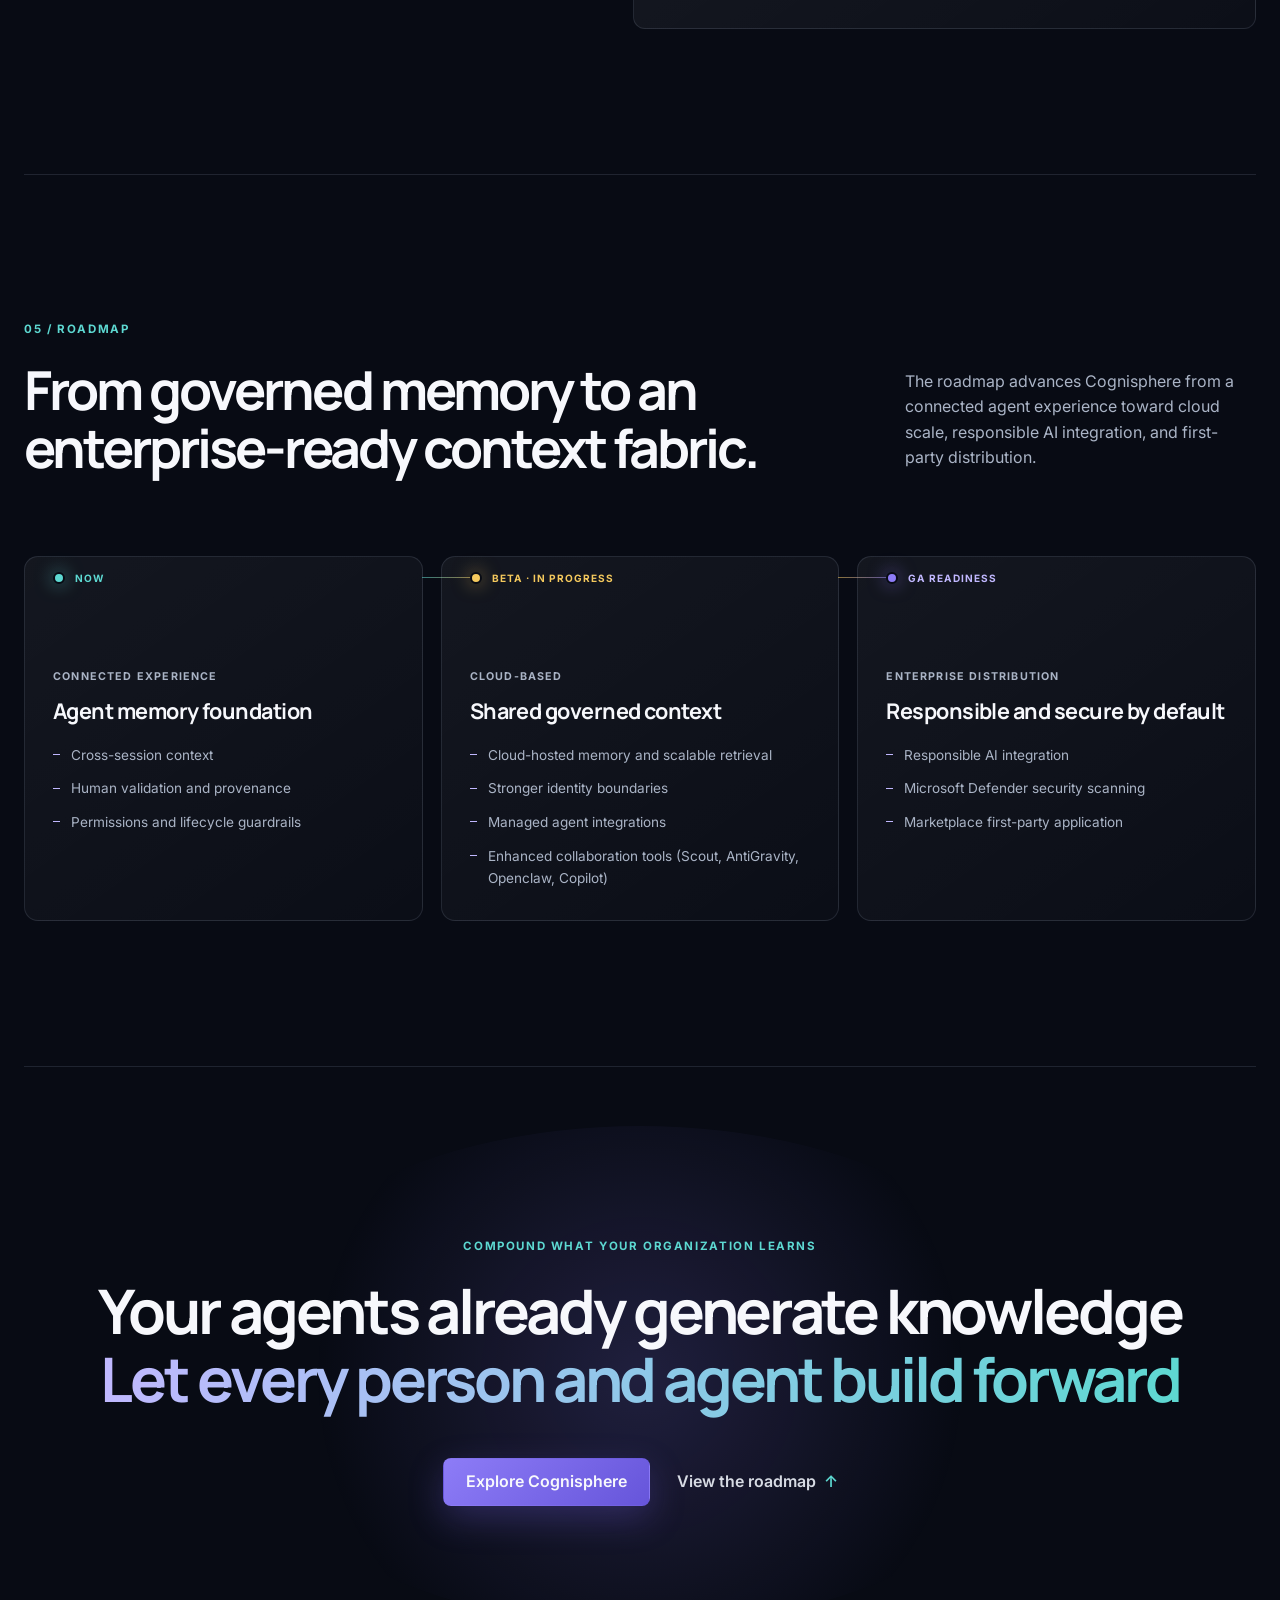
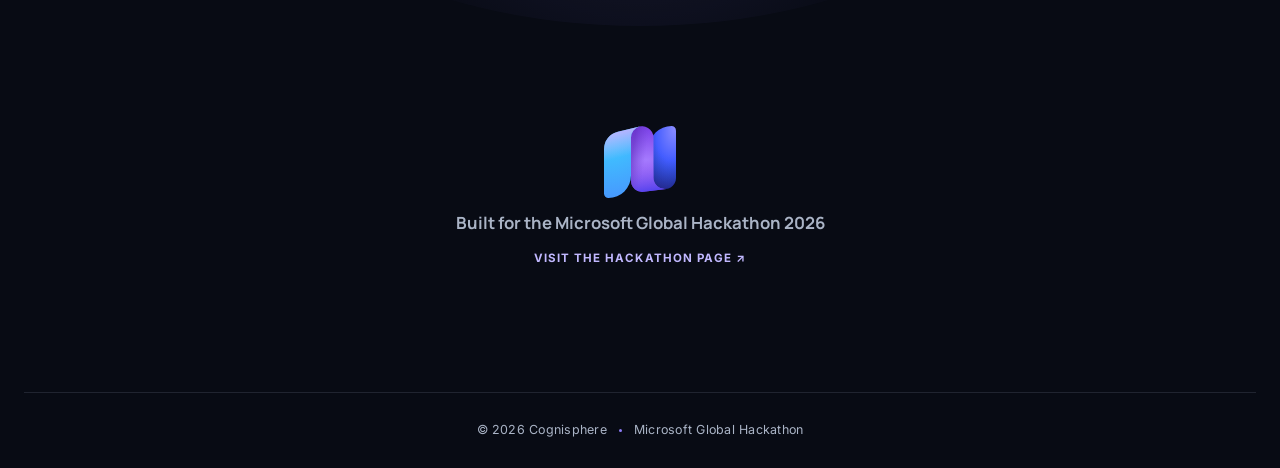
==== commit 861a8c38: "Refresh" ====
--- a/docs/index.html
+++ b/docs/index.html
@@ -3,15 +3,27 @@
 <head>
   <meta charset="utf-8">
   <meta name="viewport" content="width=device-width, initial-scale=1">
-  <meta name="description" content="Cognisphere is the governed context fabric for enterprise agents.">
+  <meta name="description" content="Cognisphere turns expert decisions, discoveries, and corrections into governed institutional intelligence that people and AI agents can safely build on.">
   <meta name="theme-color" content="#070910">
-  <title>Cognisphere | Governed Context for Enterprise Agents</title>
+  <script>
+    try {
+      const requestedTheme = new URLSearchParams(window.location.search).get("theme");
+      const savedTheme = window.localStorage.getItem("cognisphere-theme");
+      document.documentElement.dataset.theme =
+        requestedTheme === "light" || requestedTheme === "dark"
+          ? requestedTheme
+          : savedTheme || "dark";
+    } catch {
+      document.documentElement.dataset.theme = "dark";
+    }
+  </script>
+  <title>Cognisphere | Make Organizational Learning Compound</title>
   <link rel="icon" type="image/svg+xml" href="assets/cognisphere_logo.svg">
   <link rel="alternate icon" href="assets/cognisphere_logo.svg">
   <link rel="preconnect" href="https://fonts.googleapis.com">
   <link rel="preconnect" href="https://fonts.gstatic.com" crossorigin>
   <link href="https://fonts.googleapis.com/css2?family=Inter:wght@400;500;600;700&family=Manrope:wght@500;600;700;800&display=swap" rel="stylesheet">
-  <link rel="stylesheet" href="styles.css?v=26">
+  <link rel="stylesheet" href="styles.css?v=60">
 </head>
 <body>
   <div class="intro-loader" aria-hidden="true">
@@ -38,6 +50,8 @@
       <a href="#concept">Concept</a>
       <a href="#flow">How it works</a>
       <a href="#integrations">Integrations</a>
+      <a href="#benchmark">Benchmark</a>
+      <a href="#testimonials">Testimonials</a>
       <a href="#journey">Journey</a>
       <a href="#guardrails">Guardrails</a>
       <a href="#roadmap">Roadmap</a>
@@ -48,10 +62,19 @@
         <img class="header-hackathon-mark" src="assets/cognisphere_logo.svg" alt="" aria-hidden="true">
         Microsoft Global Hackathon
       </a>
-      <a class="button button-small button-secondary" href="https://github.com/pvmraghunandan/csp" target="_blank" rel="noreferrer">
+      <a class="button button-small button-secondary" href="https://github.com/ppotti_microsoft/hack2026_cognisphere" target="_blank" rel="noreferrer">
         GitHub
         <span aria-hidden="true">↗</span>
       </a>
+      <button class="theme-toggle" type="button" aria-label="Switch to light mode" title="Switch color theme">
+        <svg class="theme-icon theme-icon-sun" viewBox="0 0 24 24" aria-hidden="true">
+          <circle cx="12" cy="12" r="3.5"></circle>
+          <path d="M12 2.5v2M12 19.5v2M2.5 12h2M19.5 12h2M5.3 5.3l1.4 1.4M17.3 17.3l1.4 1.4M18.7 5.3l-1.4 1.4M6.7 17.3l-1.4 1.4"></path>
+        </svg>
+        <svg class="theme-icon theme-icon-moon" viewBox="0 0 24 24" aria-hidden="true">
+          <path d="M20 15.3A8.6 8.6 0 0 1 8.7 4a8.7 8.7 0 1 0 11.3 11.3Z"></path>
+        </svg>
+      </button>
     </div>
   </header>
 
@@ -61,13 +84,13 @@
         <span class="availability-label">Plug-in integrations available</span>
         <div class="availability-products">
           <a class="availability-product availability-product-agency" href="#integrations">
-            <img src="assets/integrations/agency.png" alt="">
+            <img src="assets/integrations/agency.svg?v=2" alt="">
             <strong>Agency</strong>
             <small>Ready to test</small>
           </a>
-          <a class="availability-product availability-product-github" href="#integrations">
-            <img src="assets/integrations/github-copilot.png" alt="">
-            <strong>GitHub Copilot</strong>
+          <a class="availability-product availability-product-vscode" href="#integrations">
+            <img src="assets/integrations/vscode.svg" alt="">
+            <strong>VS Code</strong>
             <small>Ready to test</small>
           </a>
         </div>
@@ -76,52 +99,220 @@
     </aside>
 
     <section class="hero section-shell">
-      <div class="hero-orbit" aria-hidden="true">
-        <canvas id="memory-canvas" class="memory-canvas"></canvas>
-        <div class="orbit orbit-one"></div>
-        <div class="orbit orbit-two"></div>
-        <div class="orbit orbit-three"></div>
-        <div class="memory-node node-one"></div>
-        <div class="memory-node node-two"></div>
-        <div class="memory-node node-three"></div>
-        <div class="memory-node node-four"></div>
-        <div class="sphere-core"></div>
-        <span class="orbit-label orbit-label-one">Capture</span>
-        <span class="orbit-label orbit-label-two">Review</span>
-        <span class="orbit-label orbit-label-three">Recall</span>
+      <div class="hero-orbit">
+        <canvas id="memory-canvas" class="memory-canvas" hidden></canvas>
+        <aside class="hero-learning-map story-active" role="button" tabindex="0" aria-label="Replay the continuous organizational learning flow">
+          <svg class="knowledge-visual-svg learning-cycle-svg continuous-cognition-svg" viewBox="0 0 760 600" role="img" aria-label="Continuous organizational cognition" aria-describedby="knowledge-visual-desc">
+            <desc id="knowledge-visual-desc">People, documents, AI agents, and workflows continuously contribute experience to Cognisphere. Cognisphere connects and remembers that experience, returns useful insight, decisions, and actions, then learns again from the outcome.</desc>
+            <defs>
+              <linearGradient id="cognition-flow" x1="0" y1="0" x2="1" y2="1">
+                <stop stop-color="#8d7cf7"></stop>
+                <stop offset=".5" stop-color="#67b2ff"></stop>
+                <stop offset="1" stop-color="#5dd8d1"></stop>
+              </linearGradient>
+              <radialGradient id="cognition-core-fill">
+                <stop stop-color="#27345c"></stop>
+                <stop offset=".58" stop-color="#151d35"></stop>
+                <stop offset="1" stop-color="#0b1120"></stop>
+              </radialGradient>
+              <radialGradient id="cognition-aura-fill">
+                <stop stop-color="#8d7cf7" stop-opacity=".25"></stop>
+                <stop offset=".5" stop-color="#5dd8d1" stop-opacity=".08"></stop>
+                <stop offset="1" stop-color="#5dd8d1" stop-opacity="0"></stop>
+              </radialGradient>
+              <radialGradient id="outcome-warm">
+                <stop stop-color="#fff7bf" stop-opacity=".88"></stop>
+                <stop offset=".42" stop-color="#f4c95d" stop-opacity=".2"></stop>
+                <stop offset="1" stop-color="#f4c95d" stop-opacity="0"></stop>
+              </radialGradient>
+              <filter id="cognition-glow" x="-100%" y="-100%" width="300%" height="300%">
+                <feGaussianBlur stdDeviation="7" result="blur"></feGaussianBlur>
+                <feMerge><feMergeNode in="blur"></feMergeNode><feMergeNode in="SourceGraphic"></feMergeNode></feMerge>
+              </filter>
+              <filter id="ecosystem-shadow" x="-60%" y="-60%" width="220%" height="220%">
+                <feDropShadow dx="0" dy="13" stdDeviation="12" flood-color="#020611" flood-opacity=".34"></feDropShadow>
+              </filter>
+              <clipPath id="ecosystem-avatar"><circle cx="0" cy="0" r="22"></circle></clipPath>
+            </defs>
+
+            <ellipse class="continuous-backdrop" cx="380" cy="300" rx="330" ry="263"></ellipse>
+            <ellipse class="ecosystem-orbit" cx="376" cy="300" rx="304" ry="235"></ellipse>
+            <path id="continuous-feedback" class="continuous-feedback" d="M612 443C672 511 577 566 437 557C278 546 145 493 104 405C67 326 107 228 201 168C246 139 294 130 329 143"></path>
+            <path class="continuous-feedback-echo" d="M600 457C615 511 520 535 420 526C290 515 184 477 141 418"></path>
+
+            <path id="context-human" class="context-path context-path-a" d="M162 174C221 184 269 220 309 258"></path>
+            <path id="context-document" class="context-path context-path-b" d="M278 143C311 168 334 202 347 235"></path>
+            <path id="context-agent" class="context-path context-path-c" d="M157 405C219 399 267 368 307 339"></path>
+            <path id="context-workflow" class="context-path context-path-d" d="M277 473C316 444 338 408 348 366"></path>
+
+            <g class="ecosystem-node ecosystem-human interactive-node" tabindex="0" aria-label="People contribute decisions, discoveries, and corrections.">
+              <rect x="65" y="119" width="104" height="104" rx="31"></rect>
+              <g transform="translate(117 170)" clip-path="url(#ecosystem-avatar)">
+                <circle r="22" fill="#33436c"></circle>
+                <path d="M-25 25C-22 8-14 1 0 1s22 7 25 24Z" fill="#768ae0"></path>
+                <circle cy="-6" r="11" fill="#d8a98a"></circle>
+                <path d="M-12-7C-10-20-3-23 5-21c9 3 11 10 8 19C7-11 0-14-8-12c-1 2-2 4-4 5Z" fill="#181c2c"></path>
+              </g>
+              <path class="node-detail" d="M143 141h10M148 136v10"></path>
+              <g class="cognition-tooltip cognition-tooltip-source" transform="translate(32 230)">
+                <rect width="226" height="55" rx="13"></rect>
+                <text x="113" y="22" text-anchor="middle">Human experience</text>
+                <text x="113" y="40" text-anchor="middle">Decisions, discoveries, and corrections.</text>
+              </g>
+            </g>
+
+            <g class="ecosystem-node ecosystem-document interactive-node" tabindex="0" aria-label="Documents contribute evidence and durable knowledge.">
+              <rect x="226" y="71" width="104" height="104" rx="31"></rect>
+              <path class="document-back" d="M257 98h39l13 13v44h-52Z"></path>
+              <path class="document-front" d="M247 108h39l13 13v44h-52Z"></path>
+              <path class="document-lines" d="M259 133h26M259 143h22M259 153h16M286 108v14h13"></path>
+              <circle class="document-memory" cx="306" cy="153" r="10"></circle>
+              <path class="node-check" d="m301 153 3 3 7-8"></path>
+              <g class="cognition-tooltip cognition-tooltip-source" transform="translate(174 8)">
+                <rect width="224" height="55" rx="13"></rect>
+                <text x="112" y="22" text-anchor="middle">Evidence becomes durable</text>
+                <text x="112" y="40" text-anchor="middle">Reviewed knowledge stays reusable.</text>
+              </g>
+            </g>
+
+            <g class="ecosystem-node ecosystem-agent interactive-node" tabindex="0" aria-label="AI agents contribute solved work and useful context.">
+              <rect x="62" y="354" width="104" height="104" rx="31"></rect>
+              <rect class="agent-face" x="87" y="377" width="54" height="50" rx="17"></rect>
+              <path class="agent-detail" d="M114 366v11M99 398h.1M129 398h.1M99 412c9 6 21 6 30 0M150 381v14M143 388h14"></path>
+              <circle class="agent-dot" cx="99" cy="398" r="3"></circle>
+              <circle class="agent-dot" cx="129" cy="398" r="3"></circle>
+              <g class="cognition-tooltip cognition-tooltip-source" transform="translate(18 466)">
+                <rect width="224" height="55" rx="13"></rect>
+                <text x="112" y="22" text-anchor="middle">Solved work compounds</text>
+                <text x="112" y="40" text-anchor="middle">Agents contribute useful context.</text>
+              </g>
+            </g>
+
+            <g class="ecosystem-node ecosystem-workflow interactive-node" tabindex="0" aria-label="Applications and workflows contribute outcomes and feedback.">
+              <rect x="226" y="425" width="104" height="104" rx="31"></rect>
+              <rect class="workflow-box" x="248" y="451" width="24" height="18" rx="6"></rect>
+              <rect class="workflow-box" x="286" y="467" width="24" height="18" rx="6"></rect>
+              <rect class="workflow-box" x="248" y="490" width="24" height="18" rx="6"></rect>
+              <path class="workflow-path" d="M272 460h13c7 0 12 5 12 8M286 476h-7c-8 0-13 6-13 14M272 499h13c7 0 12-6 12-14"></path>
+              <circle class="workflow-dot" cx="297" cy="476" r="4"></circle>
+              <g class="cognition-tooltip cognition-tooltip-source" transform="translate(190 535)">
+                <rect width="236" height="55" rx="13"></rect>
+                <text x="118" y="22" text-anchor="middle">Outcomes close the loop</text>
+                <text x="118" y="40" text-anchor="middle">Apps return results and feedback.</text>
+              </g>
+            </g>
+
+            <g class="continuous-core interactive-node" tabindex="0" aria-label="Cognisphere connects, understands, remembers, and evolves organizational experience.">
+              <circle class="continuous-aura" cx="378" cy="302" r="145"></circle>
+              <circle class="continuous-ring continuous-ring-outer" cx="378" cy="302" r="117"></circle>
+              <circle class="continuous-ring continuous-ring-inner" cx="378" cy="302" r="102"></circle>
+              <circle class="continuous-core-disc" cx="378" cy="302" r="88"></circle>
+              <g class="continuous-brain" filter="url(#cognition-glow)">
+                <path class="continuous-brain-shape" d="M326 282c-15-18-4-44 18-46 8-18 31-23 46-9 18-9 42 5 43 27 20 8 23 34 7 47 9 20-8 44-30 43-13 18-40 17-51 0-23 5-41-16-33-37-18-7-20-27 0-25Z"></path>
+                <path class="neural-path neural-base" d="M344 251c13 8 17 20 12 33M389 231c-9 17-5 29 9 38M420 259c-15 4-23 16-21 31M337 298c16-8 31-3 38 11M356 284c16-2 29 6 34 21M359 344c2-17 12-27 27-31M378 226v121"></path>
+                <path class="neural-path neural-growth neural-growth-a" d="M344 251 356 284 375 309 386 313"></path>
+                <path class="neural-path neural-growth neural-growth-b" d="M389 231 398 269 399 290 386 313"></path>
+                <path class="neural-path neural-growth neural-growth-c" d="M337 298 356 284 378 270 398 269"></path>
+                <path class="neural-path neural-growth neural-growth-d" d="M359 344 375 309 399 290 420 259"></path>
+                <g class="neural-nodes">
+                  <circle cx="344" cy="251" r="4"></circle><circle cx="356" cy="284" r="4"></circle>
+                  <circle cx="337" cy="298" r="4"></circle><circle cx="375" cy="309" r="4"></circle>
+                  <circle cx="359" cy="344" r="4"></circle><circle cx="389" cy="231" r="4"></circle>
+                  <circle cx="398" cy="269" r="4"></circle><circle cx="399" cy="290" r="4"></circle>
+                  <circle cx="386" cy="313" r="4"></circle><circle cx="420" cy="259" r="4"></circle>
+                </g>
+              </g>
+              <path class="memory-arc memory-arc-a" d="M322 378c34 29 83 34 121 12"></path>
+              <path class="memory-arc memory-arc-b" d="M337 393c27 16 60 17 87 2"></path>
+              <g class="cognition-tooltip cognition-tooltip-core" transform="translate(272 405)">
+                <rect width="214" height="55" rx="13"></rect>
+                <text x="107" y="22" text-anchor="middle">Connect · Understand · Remember</text>
+                <text x="107" y="40" text-anchor="middle">Every interaction helps cognition evolve.</text>
+              </g>
+            </g>
+
+            <path id="outcome-insight" class="outcome-path outcome-path-insight" d="M465 260C510 230 548 196 584 173"></path>
+            <path id="outcome-decision" class="outcome-path outcome-path-decision" d="M480 303C533 303 571 305 613 310"></path>
+            <path id="outcome-action" class="outcome-path outcome-path-action" d="M463 350C510 379 545 416 580 444"></path>
+
+            <g class="outcome-node outcome-insight interactive-node" tabindex="0" aria-label="Use accumulated context to save tokens, model time, and repeated effort.">
+              <circle class="outcome-halo" cx="621" cy="151" r="55"></circle>
+              <circle class="outcome-surface" cx="621" cy="151" r="39"></circle>
+              <circle class="outcome-icon warm-icon" cx="621" cy="149" r="17"></circle>
+              <path class="outcome-icon warm-icon" d="M621 138v12l8 5M608 176h26M612 181h18"></path>
+              <g class="cognition-tooltip cognition-tooltip-left" transform="translate(448 78)">
+                <rect width="205" height="55" rx="13"></rect>
+                <text x="102" y="22" text-anchor="middle">Less repeated work</text>
+                <text x="102" y="40" text-anchor="middle">Save tokens, model time, and effort.</text>
+              </g>
+            </g>
+
+            <g class="outcome-node outcome-decision interactive-node" tabindex="0" aria-label="Ground future work in governed evidence for stronger quality, attention, and security.">
+              <circle class="outcome-surface" cx="658" cy="312" r="39"></circle>
+              <path class="outcome-icon" d="M658 286c9 7 18 9 24 10v17c0 16-10 25-24 31-14-6-24-15-24-31v-17c7-1 16-3 24-10Zm-11 27 8 8 16-18"></path>
+              <g class="cognition-tooltip cognition-tooltip-left" transform="translate(462 239)">
+                <rect width="210" height="55" rx="13"></rect>
+                <text x="105" y="22" text-anchor="middle">Better decisions, safely</text>
+                <text x="105" y="40" text-anchor="middle">Improve quality, attention, and trust.</text>
+              </g>
+            </g>
+
+            <g class="outcome-node outcome-action interactive-node" tabindex="0" aria-label="Resume with prior learning and decisions so people and agents can advance faster.">
+              <circle class="outcome-surface" cx="612" cy="452" r="39"></circle>
+              <path class="outcome-icon" d="M590 466h17l21-21M613 440h20v20M590 448h12M590 456h8M600 438a19 19 0 0 0-8 4"></path>
+              <g class="cognition-tooltip cognition-tooltip-left" transform="translate(430 477)">
+                <rect width="226" height="55" rx="13"></rect>
+                <text x="113" y="22" text-anchor="middle">Pick up where learning left off</text>
+                <text x="113" y="40" text-anchor="middle">Preserve decisions and advance faster.</text>
+              </g>
+            </g>
+
+            <circle class="continuous-particle context-signal signal-a" r="4" filter="url(#cognition-glow)"><animateMotion dur="10s" repeatCount="indefinite"><mpath href="#context-human"></mpath></animateMotion></circle>
+            <circle class="continuous-particle context-signal signal-b" r="4" filter="url(#cognition-glow)"><animateMotion begin="-2.5s" dur="10s" repeatCount="indefinite"><mpath href="#context-document"></mpath></animateMotion></circle>
+            <circle class="continuous-particle context-signal signal-c" r="4" filter="url(#cognition-glow)"><animateMotion begin="-5s" dur="10s" repeatCount="indefinite"><mpath href="#context-agent"></mpath></animateMotion></circle>
+            <circle class="continuous-particle context-signal signal-d" r="4" filter="url(#cognition-glow)"><animateMotion begin="-7.5s" dur="10s" repeatCount="indefinite"><mpath href="#context-workflow"></mpath></animateMotion></circle>
+            <circle class="continuous-particle refined-signal refined-a" r="4.5" filter="url(#cognition-glow)"><animateMotion begin="-1.2s" dur="10s" repeatCount="indefinite"><mpath href="#outcome-insight"></mpath></animateMotion></circle>
+            <circle class="continuous-particle refined-signal refined-b" r="4.5" filter="url(#cognition-glow)"><animateMotion begin="-4.5s" dur="10s" repeatCount="indefinite"><mpath href="#outcome-decision"></mpath></animateMotion></circle>
+            <circle class="continuous-particle refined-signal refined-c" r="4.5" filter="url(#cognition-glow)"><animateMotion begin="-7.8s" dur="10s" repeatCount="indefinite"><mpath href="#outcome-action"></mpath></animateMotion></circle>
+            <circle class="continuous-particle feedback-signal" r="5" filter="url(#cognition-glow)"><animateMotion begin="-2s" dur="10s" repeatCount="indefinite"><mpath href="#continuous-feedback"></mpath></animateMotion></circle>
+          </svg>
+        </aside>
       </div>
 
       <div class="hero-content">
-        <p class="eyebrow reveal">The governed context fabric for enterprise agents</p>
+        <p class="eyebrow reveal">Institutional intelligence for people and AI agents</p>
         <h1 class="reveal">
-          <span class="hero-headline-lead">Agents should not</span>
-          <span class="gradient-text">start from zero.</span>
+          <span class="hero-headline-lead">Knowledge informs.</span>
+          <span class="hero-headline-mid">Experience teaches.</span>
+          <span class="gradient-text">Continuity creates cognition.</span>
         </h1>
         <p class="hero-copy reveal">
-          Cognisphere transforms useful knowledge from opted-in agent sessions into
-          reviewed, evidence-backed memory that authorized future sessions can retrieve.
+          Cognisphere connects what your organization learns across apps, agents, and
+          workflows, turning fragmented experiences into reusable intelligence that grows
+          wiser with every interaction.
         </p>
         <div class="hero-actions reveal">
-          <a class="button button-primary" href="#journey">Explore the journey</a>
+          <a class="button button-primary" href="#benchmark">See measured impact</a>
           <a class="text-link" href="#flow">See how it works <span aria-hidden="true">↓</span></a>
         </div>
-        <dl class="hero-principles reveal" aria-label="Cognisphere principles">
-          <div><dt>Local-first</dt><dd>Capture</dd></div>
-          <div><dt>Evidence-backed</dt><dd>Memory</dd></div>
-          <div><dt>Permission-aware</dt><dd>Retrieval</dd></div>
+        <dl class="hero-principles hero-proof reveal" aria-label="Results from the 100-run benchmark">
+          <div><dt>48%</dt><dd>fewer tokens</dd></div>
+          <div><dt>42%</dt><dd>less model time</dd></div>
+          <div><dt>930</dt><dd>inferences avoided</dd></div>
         </dl>
+        <p class="hero-proof-note reveal">Measured across the supplied 100-run benchmark. Results are workload-specific.</p>
       </div>
     </section>
 
     <section id="integrations" class="integrations-section section-shell">
       <div class="section-heading reveal">
         <div>
-          <p class="section-index">01 / Agent integrations</p>
-          <h2>Use Cognisphere where your agents already work.</h2>
+          <p class="section-index">01 / Connected work</p>
+          <h2>Use Cognisphere wherever work happens.</h2>
         </div>
         <p>
-          Choose a fully supported integration to test today. Additional CLI adapters
-          will plug into the same governed context interface.
+          Connect people, agents, apps, and workflows to the same governed learning layer.
+          Start with supported integrations today, with more adapters built on the same interface.
         </p>
       </div>
 
@@ -129,7 +320,7 @@
         <article class="integration-card integration-card-live reveal motion-card">
           <div class="integration-card-topline">
             <span class="integration-logo">
-              <img src="assets/integrations/agency.png" alt="Agency logo">
+              <img src="assets/integrations/agency.svg?v=2" alt="Agency logo">
             </span>
             <span class="integration-status"><i aria-hidden="true"></i> Available now</span>
           </div>
@@ -142,13 +333,13 @@
         <article class="integration-card integration-card-live reveal motion-card">
           <div class="integration-card-topline">
             <span class="integration-logo">
-              <img src="assets/integrations/github-copilot.png" alt="GitHub Copilot logo">
+              <img src="assets/integrations/vscode.svg" alt="Visual Studio Code logo">
             </span>
             <span class="integration-status"><i aria-hidden="true"></i> Available now</span>
           </div>
           <p class="integration-kicker">Fully supported</p>
-          <h3>GitHub Copilot</h3>
-          <p>Connect coding sessions to reviewed, evidence-backed memory that can be reused safely.</p>
+          <h3>VS Code</h3>
+          <p>Capture and retrieve reviewed, evidence-backed knowledge directly within the editor workflow.</p>
           <a class="text-link" href="https://github.com/ppotti_microsoft/hack2026_cognisphere/releases" target="_blank" rel="noreferrer">Test the integration <span aria-hidden="true">↗</span></a>
         </article>
       </div>
@@ -159,33 +350,207 @@
       <div class="planned-integrations reveal">
         <div>
           <p class="integration-kicker">Plug-in roadmap</p>
-          <h3>More agent CLIs, one context fabric.</h3>
+          <h3>Next adapters and future surfaces.</h3>
         </div>
         <ul aria-label="Planned CLI integrations">
-          <li><span class="cli-mark"><img src="assets/integrations/scout.png" alt=""></span><strong>Scout</strong><small>Roadmap</small></li>
-          <li><span class="cli-mark"><img src="assets/integrations/openclaw.png" alt=""></span><strong>OpenClaw</strong><small>Roadmap</small></li>
-          <li><span class="cli-mark"><img src="assets/integrations/copilot.png" alt=""></span><strong>Copilot</strong><small>Roadmap</small></li>
-          <li><span class="cli-mark"><img src="assets/integrations/antigravity.png" alt=""></span><strong>AntiGravity</strong><small>Roadmap</small></li>
+          <li><span class="cli-mark"><img src="assets/integrations/scout.png" alt=""></span><strong>Scout</strong><small>Next</small></li>
+          <li><span class="cli-mark"><img src="assets/integrations/copilot.png" alt=""></span><strong>Copilot</strong><small>Next</small></li>
+          <li><span class="cli-mark"><img src="assets/integrations/openclaw.png" alt=""></span><strong>OpenClaw</strong><small>Planned</small></li>
+          <li><span class="cli-mark"><img src="assets/integrations/antigravity.png" alt=""></span><strong>AntiGravity</strong><small>Planned</small></li>
         </ul>
       </div>
     </section>
 
+    <section id="benchmark" class="benchmark-section section-shell">
+      <div class="section-heading reveal">
+        <div>
+          <p class="section-index">02 / Benchmark evidence</p>
+          <h2>Less context overhead. Measured across 100 runs.</h2>
+        </div>
+        <p>
+          In a baseline comparison spanning six questions per run, Cognisphere reduced
+          repeated model work across the measured workload.
+        </p>
+      </div>
+
+      <div class="benchmark-summary">
+        <article class="benchmark-primary reveal">
+          <p class="benchmark-kicker">Token footprint</p>
+          <strong>48.00%</strong>
+          <h3>fewer tokens than baseline</h3>
+          <p>92,917,840 tokens avoided across the measured workload.</p>
+          <div class="benchmark-bars" aria-label="Baseline token usage 100 percent; Cognisphere token usage 52 percent">
+            <div>
+              <span>Baseline</span>
+              <i style="--benchmark-width: 100%"></i>
+              <small>100%</small>
+            </div>
+            <div>
+              <span>Cognisphere</span>
+              <i style="--benchmark-width: 52%"></i>
+              <small>52%</small>
+            </div>
+          </div>
+        </article>
+
+        <div class="benchmark-details">
+          <div class="benchmark-stats">
+            <article class="benchmark-stat reveal motion-card">
+              <span>Inference reduction</span>
+              <strong>930</strong>
+              <p>fewer model inferences</p>
+              <small>36.90% reduction</small>
+            </article>
+            <article class="benchmark-stat reveal motion-card">
+              <span>Model time</span>
+              <strong>3h 15m</strong>
+              <p>42 seconds saved</p>
+              <small>42.25% reduction</small>
+            </article>
+            <article class="benchmark-stat reveal motion-card">
+              <span>Evaluation scale</span>
+              <strong>1,200</strong>
+              <p>answers compared</p>
+              <small>600 per mode</small>
+            </article>
+          </div>
+
+          <div class="benchmark-method reveal">
+            <div>
+              <p class="benchmark-kicker">Benchmark design</p>
+              <h3>100 runs · 6 questions · baseline vs. Cognisphere</h3>
+              <p>Questions A1–A3 and T1–T3 were evaluated in both modes for every run.</p>
+            </div>
+            <a class="button button-secondary" href="benchmark_100_runs.html" target="_blank" rel="noreferrer">
+              View full benchmark
+              <span aria-hidden="true">↗</span>
+            </a>
+          </div>
+        </div>
+      </div>
+
+      <div class="benchmark-benefits reveal" aria-label="Cognisphere value beyond token reduction">
+        <article>
+          <span>01</span>
+          <div>
+            <h3>Protect expert time</h3>
+            <p>Reduce repeated questions and context reconstruction so specialists can focus on novel, high-value work.</p>
+          </div>
+        </article>
+        <article>
+          <span>02</span>
+          <div>
+            <h3>Preserve institutional intelligence</h3>
+            <p>Carry reviewed decisions, reasoning, and evidence across onboarding, handoffs, teams, and agent sessions.</p>
+          </div>
+        </article>
+        <article>
+          <span>03</span>
+          <div>
+            <h3>Make corrections compound</h3>
+            <p>Turn reviewed findings and expert corrections into durable learning instead of one-off answers that disappear.</p>
+          </div>
+        </article>
+      </div>
+
+      <p class="benchmark-disclaimer reveal">
+        Results describe this benchmark workload and configuration; production outcomes vary by model,
+        context size, retrieval policy, and task mix.
+      </p>
+    </section>
+
+    <section id="testimonials" class="testimonials-section section-shell">
+      <div class="section-heading reveal">
+        <div>
+          <p class="section-index">03 / Early feedback</p>
+          <h2>A problem engineering leaders already recognize.</h2>
+        </div>
+        <p>
+          Early reactions highlighted the value of helping people and agents learn from
+          persistent knowledge with the governance required for enterprise use.
+        </p>
+      </div>
+
+      <div class="testimonial-grid">
+        <article class="testimonial-card testimonial-featured reveal">
+          <span class="testimonial-mark" aria-hidden="true">“</span>
+          <blockquote>
+            Really cool idea and very relevant to where engineering and AI are heading.
+            I like that the team focused not just on agent capabilities, but on one of the
+            biggest challenges today: how to preserve and safely reuse knowledge that would
+            otherwise be lost in individual AI sessions.
+          </blockquote>
+          <p>
+            The emphasis on governance, security, provenance, and permission-aware access
+            shows strong enterprise thinking. This has the potential to save significant
+            engineering time, improve onboarding and handoffs, and help teams build on each
+            other’s work instead of constantly starting from scratch.
+          </p>
+          <footer>
+            <span class="testimonial-avatar testimonial-avatar-manager" aria-hidden="true">
+              <img src="assets/testimonials/manager-avatar.svg" alt="">
+            </span>
+            <div>
+              <strong>Engineering manager</strong>
+              <span>Written feedback</span>
+            </div>
+          </footer>
+        </article>
+
+        <div class="testimonial-stack">
+          <article class="testimonial-card reveal motion-card">
+            <p class="testimonial-context">Paraphrased booth feedback</p>
+            <blockquote>
+              Super impressed by the concept and looking forward to seeing it available
+              alongside today’s Agency and GitHub Copilot capabilities.
+            </blockquote>
+            <footer>
+              <span class="testimonial-avatar testimonial-avatar-judge" aria-hidden="true">
+                <img src="assets/testimonials/judge-avatar.svg" alt="">
+              </span>
+              <div>
+                <strong>Hackathon judges</strong>
+                <span>Booth review</span>
+              </div>
+            </footer>
+          </article>
+
+          <article class="testimonial-card reveal motion-card">
+            <p class="testimonial-context">Paraphrased booth feedback</p>
+            <blockquote>
+              We would use this day to day. Incrementally learning, sharing, and preserving
+              knowledge within and across teams solves a very real engineering need.
+            </blockquote>
+            <footer>
+              <span class="testimonial-avatar testimonial-avatar-leader" aria-hidden="true">
+                <img src="assets/testimonials/leader-avatar.svg" alt="">
+              </span>
+              <div>
+                <strong>Engineering leaders</strong>
+                <span>Booth conversations</span>
+              </div>
+            </footer>
+          </article>
+        </div>
+      </div>
+    </section>
+
     <section id="concept" class="statement-section section-shell">
-      <p class="section-index">02 / The problem</p>
+      <p class="section-index">04 / The problem</p>
       <div class="statement reveal">
-        <p>Every agent session creates valuable knowledge.</p>
-        <p class="muted">Most of it disappears when the session ends.</p>
+        <p>Every person and agent creates institutional intelligence.</p>
+        <p class="muted">Without a learning layer, the organization keeps paying to rediscover it.</p>
       </div>
       <div class="problem-grid">
         <article class="glass-card reveal motion-card">
           <span class="card-number">01</span>
-          <h2>Context gets lost</h2>
-          <p>Valuable decisions remain trapped in individual sessions.</p>
+          <h2>Expertise stays trapped</h2>
+          <p>Valuable decisions, reasoning, and discoveries remain in people’s heads or isolated sessions.</p>
         </article>
         <article class="glass-card reveal motion-card">
           <span class="card-number">02</span>
-          <h2>Work gets repeated</h2>
-          <p>Teams repeatedly rebuild context that already exists.</p>
+          <h2>Questions get answered again</h2>
+          <p>People and agents spend time rebuilding context and re-deriving conclusions the organization already earned.</p>
         </article>
         <article class="glass-card reveal motion-card">
           <span class="card-number">03</span>
@@ -198,29 +563,54 @@
     <section id="flow" class="flow-section section-shell">
       <div class="section-heading reveal">
         <div>
-          <p class="section-index">03 / How it works</p>
-          <h2>From transient interaction to trusted context.</h2>
-        </div>
-        <p>Cognisphere places a governed memory pipeline between today’s agent session and tomorrow’s work.</p>
+          <p class="section-index">05 / How it works</p>
+          <h2>From one-off insight to auditable institutional memory.</h2>
+        </div>
+        <p>Cognisphere distills useful work into structured knowledge, keeps human judgment in control, and returns approved learning when it matters.</p>
       </div>
 
       <div class="flow-track" role="list" aria-label="Cognisphere memory workflow">
         <article class="flow-step reveal motion-card" role="listitem">
           <span class="step-icon">01</span>
+          <div class="step-symbol step-symbol-capture" aria-hidden="true">
+            <svg viewBox="0 0 72 72">
+              <rect x="14" y="16" width="44" height="34" rx="10"></rect>
+              <path d="M25 50v8l10-8M24 28h24M24 37h15"></path>
+              <circle class="step-symbol-accent" cx="50" cy="39" r="4"></circle>
+            </svg>
+          </div>
           <p class="step-label">Opted-in session</p>
           <h3>Capture</h3>
-          <p>Record bounded engineering events without running inference in the capture path.</p>
+          <p>Record bounded human and agent work without running inference in the capture path.</p>
         </article>
         <div class="flow-connector" aria-hidden="true"></div>
         <article class="flow-step reveal motion-card" role="listitem">
           <span class="step-icon">02</span>
+          <div class="step-symbol step-symbol-distill" aria-hidden="true">
+            <svg viewBox="0 0 72 72">
+              <circle cx="16" cy="22" r="4"></circle>
+              <circle cx="16" cy="36" r="4"></circle>
+              <circle cx="16" cy="50" r="4"></circle>
+              <circle class="step-symbol-accent" cx="32" cy="36" r="5"></circle>
+              <rect x="43" y="17" width="16" height="38" rx="5"></rect>
+              <path d="M20 22 29 33M20 36h7M20 50l9-11M37 36h6M48 27h6M48 36h6M48 45h6"></path>
+            </svg>
+          </div>
           <p class="step-label">Local short-term memory</p>
-          <h3>Extract</h3>
-          <p>Convert useful events into compact summaries, entities, relationships, and evidence.</p>
+          <h3>Distill</h3>
+          <p>Convert useful events into compact, structured summaries, entities, relationships, and supporting evidence.</p>
         </article>
         <div class="flow-connector" aria-hidden="true"></div>
         <article class="flow-step reveal motion-card" role="listitem">
           <span class="step-icon">03</span>
+          <div class="step-symbol step-symbol-review" aria-hidden="true">
+            <svg viewBox="0 0 72 72">
+              <path d="M18 12h27l10 10v23H18Z"></path>
+              <path d="M45 12v11h10M26 26h18M26 34h11"></path>
+              <circle cx="46" cy="47" r="10"></circle>
+              <path class="step-symbol-accent" d="m53 54 7 7M42 47l3 3 6-7"></path>
+            </svg>
+          </div>
           <p class="step-label">Human checkpoint</p>
           <h3>Review</h3>
           <p>A reviewer inspects the exact candidate graph, provenance, branch, and supporting evidence if flagged by pipeline.</p>
@@ -228,9 +618,18 @@
         <div class="flow-connector" aria-hidden="true"></div>
         <article class="flow-step reveal motion-card" role="listitem">
           <span class="step-icon">04</span>
-          <p class="step-label">Governed permanent memory</p>
+          <div class="step-symbol step-symbol-reuse" aria-hidden="true">
+            <svg viewBox="0 0 72 72">
+              <circle cx="23" cy="25" r="7"></circle>
+              <circle cx="49" cy="22" r="7"></circle>
+              <circle cx="39" cy="49" r="7"></circle>
+              <path d="m29 23 13-1M27 31l8 12M46 29l-5 13"></path>
+              <path class="step-symbol-accent" d="M18 51a24 24 0 0 0 38-7M55 53l1-9-9 1"></path>
+            </svg>
+          </div>
+          <p class="step-label">Governed shared knowledge</p>
           <h3>Reuse</h3>
-          <p>Return approved context after configured ACL checks and retract it when needed.</p>
+          <p>Return approved context to authorized people and agents, then retract it when needed.</p>
         </article>
       </div>
     </section>
@@ -238,27 +637,27 @@
     <section id="journey" class="journey-section section-shell">
       <div class="section-heading reveal">
         <div>
-          <p class="section-index">04 / Cross-session journey</p>
-          <h2>One session learns. The next one continues.</h2>
-        </div>
-        <p>Run the story to see useful engineering context move through the governed memory boundary.</p>
-      </div>
-
-      <div class="journey-stage reveal">
+          <p class="section-index">06 / Cross-session journey</p>
+          <h2>One session learns. The organization remembers.</h2>
+        </div>
+        <p>Run the story to see one solved problem become durable institutional advantage for whoever works on it next.</p>
+      </div>
+
+      <div class="journey-stage reveal" data-journey-phase="0">
         <div class="session-window session-a">
           <div class="session-title">
             <span class="session-light"></span>
             <div><p>Agent session A</p><span>Investigation</span></div>
           </div>
-          <div class="session-message">
+          <div class="session-message" data-journey-scene="0">
             <span>Engineer</span>
             <p>Why does the retry test keep hanging?</p>
           </div>
-          <div class="session-message agent-message">
+          <div class="session-message agent-message" data-journey-scene="1">
             <span>Agent</span>
             <p>The retry policy needs a bounded timeout. The synthetic test now passes.</p>
           </div>
-          <div class="session-result" data-journey-result="source">
+          <div class="session-result" data-journey-result="source" data-journey-scene="2">
             <span>✓</span>
             <p>Evidence-backed fix discovered</p>
           </div>
@@ -284,11 +683,11 @@
             <span class="session-light"></span>
             <div><p>Agent session B</p><span>Future session</span></div>
           </div>
-          <div class="session-message">
+          <div class="session-message" data-journey-scene="3">
             <span>Engineer</span>
             <p>How was the retry failure fixed?</p>
           </div>
-          <div class="session-memory" data-journey-result="memory">
+          <div class="session-memory" data-journey-result="memory" data-journey-scene="4">
             <span>Governed context</span>
             <p>Retry policy → fixed by → bounded timeout</p>
             <small>Approved evidence · Authorized retrieval</small>
@@ -302,8 +701,8 @@
         <p class="section-index">05 / Guardrails by design</p>
         <h2>Trusted memory needs deliberate boundaries.</h2>
         <p>
-          Cognisphere does not treat every model output as organizational truth.
-          Knowledge remains a candidate until its evidence and provenance pass a deliberate promotion boundary.
+          Cognisphere does not treat every model output as organizational truth. Knowledge remains a
+          candidate until its evidence and provenance pass a deliberate promotion boundary.
         </p>
       </div>
 
@@ -331,43 +730,45 @@
       </div>
     </section>
 
-    <section id="roadmap" class="roadmap-section section-shell">
-      <p class="section-index">06 / Integration roadmap</p>
+   <section id="roadmap" class="roadmap-section section-shell">
+      <p class="section-index">05 / Roadmap</p>
       <div class="roadmap-statement reveal">
-        <h2>From two supported agents to every CLI your team uses.</h2>
+        <h2>From governed memory to an enterprise-ready context fabric.</h2>
         <p>
-          A shared adapter contract makes each integration a plug-in to the same
-          governed capture, review, and retrieval pipeline.
+          The roadmap advances Cognisphere from a connected agent experience toward
+          cloud scale, responsible AI integration, and first-party distribution.
         </p>
       </div>
       <div class="roadmap-track">
         <article class="roadmap-card roadmap-now reveal motion-card">
-          <div class="roadmap-marker"><span></span><small>Available to test</small></div>
-          <p class="roadmap-phase">Fully supported</p>
-          <h3>Available integrations</h3>
+          <div class="roadmap-marker"><span></span><small>Now</small></div>
+          <p class="roadmap-phase">Connected experience</p>
+          <h3>Agent memory foundation</h3>
           <ul>
-            <li>Agency — ready for hands-on testing</li>
-            <li>GitHub Copilot — ready for hands-on testing</li>
-            <li>End-to-end capture and retrieval</li>
+            <li>Cross-session context</li>
+            <li>Human validation and provenance</li>
+            <li>Permissions and lifecycle guardrails</li>
           </ul>
         </article>
         <article class="roadmap-card roadmap-beta reveal motion-card">
-          <div class="roadmap-marker"><span></span><small>Next</small></div>
-          <p class="roadmap-phase">CLI adapters</p>
-          <h3>Next CLI adapters</h3>
+          <div class="roadmap-marker"><span></span><small>Beta · In progress</small></div>
+          <p class="roadmap-phase">Cloud-based</p>
+          <h3>Shared governed context</h3>
           <ul>
-            <li>Scout</li>
-            <li>OpenClaw</li>
-            <li>Copilot</li>
+            <li>Cloud-hosted memory and scalable retrieval</li>
+            <li>Stronger identity boundaries</li>
+            <li>Managed agent integrations</li>
+            <li>Enhanced collaboration tools (Scout, AntiGravity, Openclaw, Copilot)</li>
           </ul>
         </article>
         <article class="roadmap-card roadmap-ga reveal motion-card">
-          <div class="roadmap-marker"><span></span><small>Planned</small></div>
-          <p class="roadmap-phase">Developer surfaces</p>
-          <h3>Developer surfaces</h3>
+          <div class="roadmap-marker"><span></span><small>GA readiness</small></div>
+          <p class="roadmap-phase">Enterprise distribution</p>
+          <h3>Responsible and secure by default</h3>
           <ul>
-            <li>AntiGravity</li>
-            <li>Extensible adapter SDK</li>
+            <li>Responsible AI integration</li>
+            <li>Microsoft Defender security scanning</li>
+            <li>Marketplace first-party application</li>
           </ul>
         </article>
       </div>
@@ -375,8 +776,8 @@
 
     <section class="final-pitch section-shell">
       <div class="final-pitch-glow" aria-hidden="true"></div>
-      <p class="section-index reveal">Remember responsibly</p>
-      <h2 class="reveal">Your agents already generate knowledge.<br><span>Make it safe to remember.</span></h2>
+      <p class="section-index reveal">Compound what your organization learns</p>
+      <h2 class="reveal">Your agents already generate knowledge<br><span>Let every person and agent build forward</span></h2>
       <div class="final-actions reveal">
         <a class="button button-primary" href="https://github.com/pvmraghunandan/csp" target="_blank" rel="noreferrer">Explore Cognisphere</a>
         <a class="text-link" href="#roadmap">View the roadmap <span aria-hidden="true">↑</span></a>
@@ -386,8 +787,8 @@
     <section class="hackathon-finale section-shell" aria-label="Microsoft Global Hackathon">
       <a href="https://innovation-studio.microsoft.com/events/hackathon2026/submissions/projects/proj-f20cc896-210d-4c29-8c43-3f7b3c57b31d" target="_blank" rel="noreferrer" class="hackathon-finale-link reveal">
         <img class="finale-mark" src="assets/hackathon-mark.svg" alt="" aria-hidden="true">
-        <span>Built for the Microsoft Global Hackathon</span>
-        <strong>Visit the Hackathon ↗</strong>
+        <span>Built for the Microsoft Global Hackathon 2026</span>
+        <strong>Visit the Hackathon page ↗</strong>
       </a>
     </section>
   </main>
@@ -396,6 +797,7 @@
     <p class="copyright"><span>© 2026 Cognisphere</span><span class="footer-divider" aria-hidden="true"></span><span>Microsoft Global Hackathon</span></p>
   </footer>
 
-  <script src="script.js?v=15"></script>
+  <script src="script.js?v=20"></script>
 </body>
 </html>
+<!--xxxxxxxxxxxxxxxxxxxxxxxxxxxxxxxx-->
--- a/docs/styles.css
+++ b/docs/styles.css
@@ -1,19 +1,36 @@
 :root {
   color-scheme: dark;
-  --background: #070910;
-  --surface: rgba(16, 20, 31, 0.72);
-  --surface-strong: #111624;
-  --text: #f5f7fb;
-  --muted: #a5adbd;
-  --line: rgba(255, 255, 255, 0.11);
-  --accent: #8f7cff;
-  --accent-bright: #b4a8ff;
-  --cyan: #4edbd2;
-  --blue: #54a8ff;
-  --success: #34d399;
-  --warning: #fbbf24;
-  --danger: #fb7185;
+  --background: #080b14;
+  --surface: rgba(19, 25, 39, 0.78);
+  --surface-strong: #151b2a;
+  --text: #f7f8fc;
+  --muted: #aab4c6;
+  --line: rgba(174, 190, 220, 0.14);
+  --accent: #8d7cf7;
+  --accent-bright: #c1b8ff;
+  --cyan: #5dd8d1;
+  --blue: #67b2ff;
+  --success: #45d59a;
+  --warning: #f4c95d;
+  --danger: #f47b91;
   --max-width: 1240px;
+}
+
+:root[data-theme="light"] {
+  color-scheme: light;
+  --background: #f5f7fb;
+  --surface: rgba(255, 255, 255, 0.82);
+  --surface-strong: #ffffff;
+  --text: #182033;
+  --muted: #667085;
+  --line: rgba(52, 64, 84, 0.14);
+  --accent: #6557d7;
+  --accent-bright: #5847c7;
+  --cyan: #087f87;
+  --blue: #2477c5;
+  --success: #0f8a61;
+  --warning: #a96e00;
+  --danger: #c63f5e;
 }
 
 * {
@@ -281,7 +298,7 @@
   box-shadow: 0 0 28px rgba(143, 124, 255, 0.16);
 }
 
-.availability-product-github {
+.availability-product-vscode {
   border-color: rgba(84, 168, 255, 0.28);
   box-shadow: 0 0 28px rgba(84, 168, 255, 0.12);
   animation-delay: -1.6s;
@@ -371,9 +388,9 @@
 .desktop-nav {
   display: flex;
   align-items: center;
-  gap: 30px;
+  gap: clamp(14px, 1.5vw, 30px);
   color: var(--muted);
-  font-size: 0.84rem;
+  font-size: clamp(0.72rem, 0.75vw, 0.84rem);
   font-weight: 500;
 }
 
@@ -392,6 +409,49 @@
   justify-content: flex-end;
   align-items: center;
   gap: 12px;
+}
+
+.theme-toggle {
+  display: grid;
+  place-items: center;
+  width: 36px;
+  height: 36px;
+  padding: 0;
+  border: 1px solid var(--line);
+  border-radius: 50%;
+  background: color-mix(in srgb, var(--surface-strong) 82%, transparent);
+  color: var(--muted);
+  cursor: pointer;
+  transition: color 180ms ease, border-color 180ms ease, background 180ms ease, transform 180ms ease;
+}
+
+.theme-toggle:hover {
+  border-color: color-mix(in srgb, var(--accent) 45%, var(--line));
+  background: color-mix(in srgb, var(--accent) 10%, var(--surface-strong));
+  color: var(--text);
+  transform: translateY(-1px);
+}
+
+.theme-icon {
+  width: 17px;
+  height: 17px;
+  fill: none;
+  stroke: currentColor;
+  stroke-width: 1.7;
+  stroke-linecap: round;
+  stroke-linejoin: round;
+}
+
+.theme-icon-moon {
+  display: none;
+}
+
+:root[data-theme="light"] .theme-icon-sun {
+  display: none;
+}
+
+:root[data-theme="light"] .theme-icon-moon {
+  display: block;
 }
 
 .prototype-pill,
@@ -660,6 +720,390 @@
   text-transform: uppercase;
 }
 
+.benchmark-section {
+  border-top: 1px solid var(--line);
+}
+
+.benchmark-summary {
+  display: grid;
+  grid-template-columns: minmax(360px, 0.82fr) minmax(0, 1.18fr);
+  gap: 24px;
+  margin-top: 72px;
+}
+
+.benchmark-primary,
+.benchmark-stat,
+.benchmark-method {
+  border: 1px solid var(--line);
+  border-radius: 16px;
+}
+
+.benchmark-primary {
+  position: relative;
+  min-height: 490px;
+  padding: 36px;
+  overflow: hidden;
+  background:
+    radial-gradient(circle at 100% 0, rgba(78, 219, 210, 0.14), transparent 38%),
+    linear-gradient(145deg, rgba(143, 124, 255, 0.11), rgba(255, 255, 255, 0.02));
+}
+
+.benchmark-primary::after {
+  content: "";
+  position: absolute;
+  right: -120px;
+  bottom: -160px;
+  width: 360px;
+  height: 360px;
+  border: 1px solid rgba(180, 168, 255, 0.13);
+  border-radius: 50%;
+}
+
+.benchmark-kicker {
+  margin: 0;
+  color: var(--cyan);
+  font-size: 0.65rem;
+  font-weight: 700;
+  letter-spacing: 0.13em;
+  text-transform: uppercase;
+}
+
+.benchmark-primary > strong {
+  display: block;
+  width: fit-content;
+  margin-top: 38px;
+  color: transparent;
+  background: linear-gradient(100deg, var(--accent-bright), var(--cyan));
+  -webkit-background-clip: text;
+  background-clip: text;
+  font-family: "Manrope", sans-serif;
+  font-size: clamp(4.2rem, 6vw, 6.4rem);
+  font-weight: 700;
+  letter-spacing: -0.07em;
+  line-height: 0.9;
+}
+
+.benchmark-primary h3,
+.benchmark-method h3 {
+  font-family: "Manrope", sans-serif;
+  letter-spacing: -0.035em;
+}
+
+.benchmark-primary h3 {
+  margin: 18px 0 8px;
+  font-size: 1.45rem;
+}
+
+.benchmark-primary > p:not(.benchmark-kicker),
+.benchmark-stat p,
+.benchmark-method p:not(.benchmark-kicker),
+.benchmark-disclaimer {
+  color: var(--muted);
+}
+
+.benchmark-primary > p:not(.benchmark-kicker) {
+  max-width: 390px;
+  margin: 0;
+  font-size: 0.86rem;
+}
+
+.benchmark-bars {
+  position: absolute;
+  right: 36px;
+  bottom: 34px;
+  left: 36px;
+  z-index: 1;
+  display: grid;
+  gap: 14px;
+}
+
+.benchmark-bars div {
+  display: grid;
+  grid-template-columns: 92px minmax(0, 1fr) 42px;
+  gap: 12px;
+  align-items: center;
+}
+
+.benchmark-bars span,
+.benchmark-bars small {
+  color: var(--muted);
+  font-size: 0.65rem;
+  font-weight: 600;
+}
+
+.benchmark-bars small {
+  text-align: right;
+}
+
+.benchmark-bars i {
+  display: block;
+  width: var(--benchmark-width);
+  height: 7px;
+  border-radius: 100px;
+  background: #556078;
+}
+
+.benchmark-bars div:last-child i {
+  background: linear-gradient(90deg, var(--accent), var(--cyan));
+  box-shadow: 0 0 18px rgba(78, 219, 210, 0.22);
+}
+
+.benchmark-details {
+  display: grid;
+  gap: 24px;
+}
+
+.benchmark-stats {
+  display: grid;
+  grid-template-columns: repeat(3, minmax(0, 1fr));
+  gap: 16px;
+}
+
+.benchmark-stat {
+  min-height: 270px;
+  padding: 26px;
+  background: linear-gradient(145deg, rgba(255, 255, 255, 0.05), rgba(255, 255, 255, 0.015));
+}
+
+.benchmark-stat > span {
+  color: var(--cyan);
+  font-size: 0.62rem;
+  font-weight: 700;
+  letter-spacing: 0.1em;
+  text-transform: uppercase;
+}
+
+.benchmark-stat strong {
+  display: block;
+  margin-top: 58px;
+  font-family: "Manrope", sans-serif;
+  font-size: clamp(1.9rem, 2.8vw, 3rem);
+  letter-spacing: -0.055em;
+  line-height: 1;
+}
+
+.benchmark-stat p {
+  margin: 10px 0 5px;
+  font-size: 0.82rem;
+}
+
+.benchmark-stat small {
+  color: var(--accent-bright);
+  font-size: 0.68rem;
+  font-weight: 700;
+}
+
+.benchmark-method {
+  display: flex;
+  align-items: center;
+  justify-content: space-between;
+  gap: 30px;
+  min-height: 196px;
+  padding: 28px;
+  background: rgba(255, 255, 255, 0.018);
+}
+
+.benchmark-method h3 {
+  margin: 9px 0 6px;
+  font-size: 1.3rem;
+}
+
+.benchmark-method p:not(.benchmark-kicker) {
+  max-width: 610px;
+  margin: 0;
+  font-size: 0.82rem;
+}
+
+.benchmark-method .button {
+  flex: 0 0 auto;
+}
+
+.benchmark-benefits {
+  display: grid;
+  grid-template-columns: repeat(3, minmax(0, 1fr));
+  gap: 16px;
+  margin-top: 24px;
+}
+
+.benchmark-benefits article {
+  display: grid;
+  grid-template-columns: 42px minmax(0, 1fr);
+  gap: 17px;
+  min-height: 155px;
+  padding: 24px;
+  border-top: 1px solid var(--line);
+}
+
+.benchmark-benefits article > span {
+  color: var(--accent-bright);
+  font-family: "Manrope", sans-serif;
+  font-size: 0.72rem;
+  font-weight: 700;
+}
+
+.benchmark-benefits h3 {
+  margin: 0 0 7px;
+  font-family: "Manrope", sans-serif;
+  font-size: 1rem;
+  letter-spacing: -0.025em;
+}
+
+.benchmark-benefits p {
+  margin: 0;
+  color: var(--muted);
+  font-size: 0.8rem;
+}
+
+.benchmark-disclaimer {
+  margin: 20px 0 0;
+  font-size: 0.7rem;
+}
+
+.testimonials-section {
+  border-top: 1px solid var(--line);
+}
+
+.testimonial-grid {
+  display: grid;
+  grid-template-columns: minmax(0, 1.15fr) minmax(360px, 0.85fr);
+  gap: 20px;
+  margin-top: 72px;
+}
+
+.testimonial-stack {
+  display: grid;
+  gap: 20px;
+}
+
+.testimonial-card {
+  position: relative;
+  display: flex;
+  flex-direction: column;
+  min-height: 280px;
+  padding: 30px;
+  overflow: hidden;
+  border: 1px solid var(--line);
+  border-radius: 16px;
+  background: linear-gradient(145deg, rgba(255, 255, 255, 0.05), rgba(255, 255, 255, 0.015));
+}
+
+.testimonial-featured {
+  min-height: 580px;
+  padding: 42px;
+  background:
+    radial-gradient(circle at 100% 0, rgba(143, 124, 255, 0.16), transparent 43%),
+    linear-gradient(145deg, rgba(78, 219, 210, 0.06), rgba(255, 255, 255, 0.018));
+}
+
+.testimonial-featured::after {
+  content: "";
+  position: absolute;
+  right: -160px;
+  bottom: -210px;
+  width: 430px;
+  height: 430px;
+  border: 1px solid rgba(78, 219, 210, 0.13);
+  border-radius: 50%;
+}
+
+.testimonial-mark {
+  height: 78px;
+  color: transparent;
+  background: linear-gradient(100deg, var(--accent-bright), var(--cyan));
+  -webkit-background-clip: text;
+  background-clip: text;
+  font-family: Georgia, serif;
+  font-size: 7rem;
+  line-height: 1;
+}
+
+.testimonial-card blockquote {
+  position: relative;
+  z-index: 1;
+  margin: 18px 0 0;
+  font-family: "Manrope", sans-serif;
+  font-size: 1.35rem;
+  font-weight: 600;
+  letter-spacing: -0.025em;
+  line-height: 1.45;
+}
+
+.testimonial-featured blockquote {
+  max-width: 850px;
+  margin-top: 6px;
+  font-size: clamp(1.55rem, 2.2vw, 2.15rem);
+  line-height: 1.4;
+}
+
+.testimonial-featured > p {
+  position: relative;
+  z-index: 1;
+  max-width: 780px;
+  margin: 28px 0 0;
+  color: var(--muted);
+  font-size: 0.92rem;
+}
+
+.testimonial-context {
+  margin: 0;
+  color: var(--cyan);
+  font-size: 0.62rem;
+  font-weight: 700;
+  letter-spacing: 0.11em;
+  text-transform: uppercase;
+}
+
+.testimonial-card footer {
+  position: relative;
+  z-index: 1;
+  display: grid;
+  grid-template-columns: 44px minmax(0, 1fr);
+  align-items: center;
+  gap: 12px;
+  margin-top: auto;
+  padding-top: 28px;
+}
+
+.testimonial-card footer > div {
+  display: grid;
+  gap: 2px;
+}
+
+.testimonial-card footer strong {
+  font-size: 0.82rem;
+}
+
+.testimonial-card footer > div > span {
+  color: var(--muted);
+  font-size: 0.68rem;
+}
+
+.testimonial-avatar {
+  display: block;
+  width: 42px;
+  height: 42px;
+  overflow: hidden;
+  border: 1px solid rgba(255, 255, 255, 0.16);
+  border-radius: 50%;
+  background: #171b28;
+  box-shadow: 0 6px 18px rgba(0, 0, 0, 0.2);
+}
+
+.testimonial-avatar img {
+  display: block;
+  width: 100%;
+  height: 100%;
+  object-fit: cover;
+}
+
+.testimonial-avatar-judge {
+  border-color: rgba(251, 191, 36, 0.24);
+}
+
+.testimonial-avatar-leader {
+  border-color: rgba(78, 219, 210, 0.26);
+}
+
 .hero-content {
   position: relative;
   z-index: 2;
@@ -686,11 +1130,15 @@
 .hero h1 {
   max-width: 1080px;
   font-size: clamp(3.5rem, 7.5vw, 6.75rem);
-  line-height: 0.96;
-}
-
-.hero-headline-lead {
+  line-height: 1.1;
+}
+
+.hero-headline-lead,
+.hero-headline-mid,
+.gradient-text {
   display: block;
+  margin-bottom: -0.1em;
+  padding-bottom: 0.1em;
   white-space: nowrap;
 }
 
@@ -760,6 +1208,34 @@
   margin: 3px 0 0;
   color: var(--muted);
   font-size: 0.78rem;
+}
+
+.hero-proof {
+  margin-top: 48px;
+}
+
+.hero-proof dt {
+  color: var(--text);
+  font-family: "Manrope", sans-serif;
+  font-size: clamp(1.4rem, 2vw, 1.9rem);
+  font-weight: 700;
+  letter-spacing: -0.04em;
+  line-height: 1;
+}
+
+.hero-proof dd {
+  margin-top: 8px;
+  color: #aeb6c6;
+  font-size: 0.7rem;
+  font-weight: 600;
+  letter-spacing: 0.05em;
+  text-transform: uppercase;
+}
+
+.hero-proof-note {
+  margin: 14px 0 0;
+  color: #737d90;
+  font-size: 0.64rem;
 }
 
 .hero-orbit {
@@ -773,13 +1249,221 @@
   transition: transform 300ms cubic-bezier(0.2, 0.8, 0.2, 1);
 }
 
-.hero-orbit::before {
+.hero-orbit-art {
+  position: absolute;
+  inset: 0;
+}
+
+.hero-orbit-art::before {
   content: "";
   position: absolute;
   inset: 9%;
   border-radius: 50%;
   background: radial-gradient(circle, rgba(143, 124, 255, 0.13), transparent 62%);
   filter: blur(4px);
+}
+
+.hero-learning-map {
+  position: absolute;
+  top: 50%;
+  left: 50%;
+  z-index: 4;
+  width: min(84%, 500px);
+  height: min(70%, 430px);
+  overflow: visible;
+  border: 0;
+  border-radius: 50%;
+  background:
+    radial-gradient(circle at 50% 50%, rgba(143, 124, 255, 0.16), transparent 38%),
+    radial-gradient(circle at 65% 55%, rgba(78, 219, 210, 0.07), transparent 60%);
+  box-shadow: none;
+  transform: translate(-50%, -50%);
+}
+
+.hero-learning-map::after {
+  display: none;
+}
+
+.learning-map-links {
+  position: absolute;
+  inset: 0;
+  z-index: 1;
+  width: 100%;
+  height: 100%;
+  overflow: visible;
+}
+
+.learning-link {
+  fill: none;
+  stroke: url("#learning-link-gradient");
+  stroke-width: 1.15;
+  stroke-dasharray: 4 10;
+  opacity: 0.68;
+  animation: learning-line-flow 18s linear infinite;
+}
+
+.learning-link-out {
+  stroke-width: 1.35;
+  stroke-dasharray: 6 10;
+}
+
+.learning-particle {
+  fill: var(--accent-bright);
+  opacity: 0.62;
+}
+
+.learning-particle-cyan {
+  fill: var(--cyan);
+}
+
+.learning-map-node,
+.learning-map-hub,
+.learning-org-memory {
+  position: absolute;
+  z-index: 3;
+}
+
+.learning-map-node {
+  display: grid;
+  place-items: center;
+  width: 58px;
+  height: 58px;
+  min-width: 0;
+  padding: 0;
+  border: 1px solid rgba(255, 255, 255, 0.13);
+  border-radius: 16px;
+  background: rgba(14, 18, 30, 0.92);
+  color: #c8c2ee;
+  box-shadow: 0 12px 30px rgba(0, 0, 0, 0.28), inset 0 1px rgba(255, 255, 255, 0.05);
+  animation: learning-node-highlight 10s ease-in-out infinite;
+}
+
+.learning-map-node svg,
+.learning-org-memory svg {
+  width: 27px;
+  height: 27px;
+  fill: none;
+  stroke: currentColor;
+  stroke-width: 1.65;
+  stroke-linecap: round;
+  stroke-linejoin: round;
+}
+
+.learning-node-engineer {
+  top: 19%;
+  left: 4%;
+}
+
+.learning-node-workflow {
+  top: 10%;
+  left: 50%;
+  transform: translateX(-50%);
+  animation-delay: -8s;
+}
+
+.learning-node-agent {
+  bottom: 17%;
+  left: 4.5%;
+  border-color: rgba(78, 219, 210, 0.28);
+  color: #a9e9e4;
+  animation-delay: -6s;
+}
+
+.learning-node-team {
+  top: 20%;
+  right: 3.5%;
+  border-color: rgba(84, 168, 255, 0.28);
+  color: #b9d9fa;
+  animation-delay: -2s;
+}
+
+.learning-map-hub {
+  top: 51%;
+  left: 50%;
+  display: grid;
+  place-items: center;
+  width: 96px;
+  height: 96px;
+  padding: 0;
+  border: 1px solid rgba(180, 168, 255, 0.48);
+  border-radius: 18px;
+  background:
+    radial-gradient(circle at 50% 25%, rgba(143, 124, 255, 0.26), transparent 55%),
+    rgba(10, 13, 24, 0.96);
+  box-shadow: 0 0 42px rgba(143, 124, 255, 0.24), inset 0 1px rgba(255, 255, 255, 0.08);
+  transform: translate(-50%, -50%);
+  animation: learning-hub-highlight 10s -4s ease-in-out infinite;
+}
+
+.learning-map-hub img {
+  position: relative;
+  z-index: 2;
+  width: 56px;
+  height: 56px;
+  margin: 0;
+  filter: drop-shadow(0 0 12px rgba(78, 219, 210, 0.34));
+}
+
+.learning-hub-rings,
+.learning-hub-rings::before {
+  position: absolute;
+  border: 1px solid rgba(180, 168, 255, 0.28);
+  border-radius: 50%;
+  content: "";
+}
+
+.learning-hub-rings {
+  inset: -14px;
+  animation: learning-hub-pulse 6s ease-out infinite;
+}
+
+.learning-hub-rings::before {
+  inset: -12px;
+  animation: learning-hub-pulse 6s 3s ease-out infinite;
+}
+
+.learning-org-memory {
+  right: 3.5%;
+  bottom: 13%;
+  display: grid;
+  place-items: center;
+  width: 72px;
+  height: 72px;
+  padding: 0;
+  border: 1px solid rgba(78, 219, 210, 0.34);
+  border-radius: 18px;
+  background:
+    linear-gradient(135deg, rgba(78, 219, 210, 0.13), rgba(143, 124, 255, 0.12)),
+    rgba(11, 16, 27, 0.94);
+  color: #a9e9e4;
+  box-shadow: 0 16px 38px rgba(0, 0, 0, 0.3), 0 0 28px rgba(78, 219, 210, 0.08);
+  animation: learning-memory-highlight 10s -1s ease-in-out infinite;
+}
+
+.learning-memory-signal {
+  position: absolute;
+  right: 7px;
+  bottom: 7px;
+  display: flex;
+  align-items: center;
+  gap: 2px;
+}
+
+.learning-memory-signal i {
+  width: 3px;
+  height: 3px;
+  border-radius: 50%;
+  background: var(--cyan);
+  box-shadow: 0 0 6px rgba(78, 219, 210, 0.7);
+  opacity: 0.45;
+}
+
+.learning-memory-signal i:nth-child(2) {
+  opacity: 0.7;
+}
+
+.learning-memory-signal i:nth-child(3) {
+  opacity: 1;
 }
 
 .orbit {
@@ -916,12 +1600,13 @@
 }
 
 .statement {
-  max-width: 1060px;
+  max-width: 1000px;
   font-family: "Manrope", sans-serif;
-  font-size: clamp(2.7rem, 6vw, 5.8rem);
+  font-size: clamp(2.5rem, 4.6vw, 4.4rem);
   font-weight: 700;
-  letter-spacing: -0.055em;
-  line-height: 1.08;
+  letter-spacing: -0.045em;
+  line-height: 1.12;
+  text-wrap: balance;
 }
 
 .statement p {
@@ -929,7 +1614,11 @@
 }
 
 .statement .muted {
+  margin-top: 0.16em;
   color: #5d6679;
+  font-size: 0.78em;
+  font-weight: 600;
+  line-height: 1.2;
 }
 
 .problem-grid {
@@ -1020,8 +1709,9 @@
 .governance-copy h2,
 .roadmap-statement h2 {
   max-width: 790px;
-  font-size: clamp(2.8rem, 5.6vw, 5.2rem);
-  line-height: 1.03;
+  font-size: clamp(2.4rem, 4.2vw, 4rem);
+  line-height: 1.09;
+  text-wrap: balance;
 }
 
 .section-heading > p {
@@ -1120,9 +1810,9 @@
   border: 1px solid var(--line);
   border-radius: 15px;
   background:
-    linear-gradient(145deg, rgba(255, 255, 255, 0.055), rgba(255, 255, 255, 0.015)),
-    #0b0e17;
-  box-shadow: 0 25px 70px rgba(0, 0, 0, 0.25);
+    linear-gradient(145deg, rgba(117, 134, 170, 0.1), rgba(255, 255, 255, 0.015)),
+    #101522;
+  box-shadow: 0 25px 70px rgba(0, 0, 0, 0.22);
 }
 
 .session-title {
@@ -1162,16 +1852,16 @@
 .session-message {
   margin-top: 24px;
   padding: 16px;
-  border: 1px solid rgba(255, 255, 255, 0.08);
+  border: 1px solid rgba(174, 190, 220, 0.13);
   border-radius: 10px 10px 10px 2px;
-  background: rgba(255, 255, 255, 0.035);
+  background: rgba(120, 139, 175, 0.075);
 }
 
 .agent-message {
   margin-left: 25px;
-  border-color: rgba(78, 219, 210, 0.16);
+  border-color: rgba(93, 216, 209, 0.25);
   border-radius: 10px 10px 2px;
-  background: rgba(78, 219, 210, 0.055);
+  background: rgba(93, 216, 209, 0.075);
 }
 
 .session-message span,
@@ -1185,7 +1875,7 @@
 
 .session-message p {
   margin: 7px 0 0;
-  color: #d5dae4;
+  color: #e0e5ee;
   font-size: 0.83rem;
 }
 
@@ -1193,9 +1883,9 @@
 .session-memory {
   margin-top: 27px;
   padding: 17px;
-  border: 1px solid rgba(78, 219, 210, 0.28);
+  border: 1px solid rgba(93, 216, 209, 0.34);
   border-radius: 10px;
-  background: rgba(78, 219, 210, 0.06);
+  background: rgba(93, 216, 209, 0.085);
   opacity: 0.35;
   transform: translateY(8px);
   transition: opacity 500ms ease, transform 500ms ease, box-shadow 500ms ease;
@@ -1213,21 +1903,21 @@
   width: 30px;
   height: 30px;
   border-radius: 50%;
-  background: rgba(78, 219, 210, 0.12);
+  background: rgba(93, 216, 209, 0.15);
   color: var(--cyan);
 }
 
 .session-result p,
 .session-memory p {
   margin: 0;
-  color: #d9dfe9;
+  color: #e4e8f1;
   font-size: 0.8rem;
 }
 
 .session-memory {
   margin-top: 80px;
-  border-color: rgba(143, 124, 255, 0.34);
-  background: rgba(143, 124, 255, 0.08);
+  border-color: rgba(141, 124, 247, 0.42);
+  background: rgba(141, 124, 247, 0.115);
 }
 
 .session-memory > span {
@@ -1266,7 +1956,7 @@
   position: relative;
   height: 2px;
   overflow: hidden;
-  background: rgba(255, 255, 255, 0.09);
+  background: rgba(174, 190, 220, 0.14);
 }
 
 .journey-line i {
@@ -1287,7 +1977,7 @@
   display: grid;
   justify-items: center;
   gap: 8px;
-  color: #626a78;
+  color: #737e91;
   transition: color 350ms ease, transform 350ms ease;
 }
 
@@ -1301,7 +1991,7 @@
   place-items: center;
   width: 30px;
   height: 30px;
-  border: 1px solid #424958;
+  border: 1px solid #4d576a;
   border-radius: 50%;
   background: var(--background);
   font-size: 0.62rem;
@@ -1316,7 +2006,7 @@
 }
 
 .journey-checkpoint.active {
-  color: #dbe0e9;
+  color: #e4e8f1;
   transform: translateY(-3px);
 }
 
@@ -1335,9 +2025,9 @@
   min-height: 43px;
   margin: 42px auto 0;
   padding: 0 16px;
-  border: 1px solid rgba(143, 124, 255, 0.38);
+  border: 1px solid rgba(141, 124, 247, 0.46);
   border-radius: 8px;
-  background: rgba(143, 124, 255, 0.1);
+  background: rgba(141, 124, 247, 0.14);
   color: var(--text);
   cursor: pointer;
   font: inherit;
@@ -1347,7 +2037,7 @@
 }
 
 .journey-control:hover {
-  background: rgba(143, 124, 255, 0.2);
+  background: rgba(141, 124, 247, 0.24);
   transform: translateY(-2px);
 }
 
@@ -1803,11 +2493,13 @@
 
 .final-pitch h2 {
   position: relative;
+  max-width: 1120px;
   margin: 0;
   font-family: "Manrope", sans-serif;
-  font-size: clamp(3rem, 6vw, 6.4rem);
-  letter-spacing: -0.06em;
-  line-height: 1.03;
+  font-size: clamp(2.7rem, 4.8vw, 4.8rem);
+  letter-spacing: -0.05em;
+  line-height: 1.1;
+  text-wrap: balance;
 }
 
 .final-pitch h2 span {
@@ -1910,6 +2602,175 @@
   translate: 0 0;
 }
 
+
+:root[data-theme="light"] body {
+  background:
+    radial-gradient(circle at 15% 8%, rgba(36, 119, 197, 0.09), transparent 27rem),
+    radial-gradient(circle at 85% 22%, rgba(101, 87, 215, 0.08), transparent 29rem),
+    var(--background);
+}
+
+:root[data-theme="light"] body::before {
+  background-image:
+    linear-gradient(rgba(52, 64, 84, 0.035) 1px, transparent 1px),
+    linear-gradient(90deg, rgba(52, 64, 84, 0.035) 1px, transparent 1px);
+}
+
+:root[data-theme="light"] .intro-loader {
+  background:
+    radial-gradient(circle at center, rgba(101, 87, 215, 0.13), transparent 25%),
+    #f5f7fb;
+}
+
+:root[data-theme="light"] .intro-sphere {
+  border-color: rgba(101, 87, 215, 0.34);
+  background: radial-gradient(circle at 34% 28%, #ffffff, #8d80ee 18%, #d8d4f7 52%, #f5f7fb 74%);
+  box-shadow: 0 0 48px rgba(101, 87, 215, 0.2);
+}
+
+:root[data-theme="light"] .site-header {
+  background: rgba(248, 250, 253, 0.94);
+  box-shadow: 0 8px 30px rgba(23, 32, 51, 0.055);
+}
+
+:root[data-theme="light"] .availability-banner {
+  border-bottom-color: rgba(101, 87, 215, 0.2);
+  background:
+    linear-gradient(90deg, rgba(101, 87, 215, 0.1), rgba(36, 119, 197, 0.06)),
+    rgba(244, 247, 252, 0.97);
+  box-shadow: 0 12px 36px rgba(65, 74, 105, 0.08);
+}
+
+:root[data-theme="light"] .availability-product,
+:root[data-theme="light"] .planned-integrations li {
+  border-color: rgba(52, 64, 84, 0.12);
+  background: rgba(255, 255, 255, 0.74);
+  box-shadow: 0 8px 24px rgba(23, 32, 51, 0.07);
+}
+
+:root[data-theme="light"] .hackathon-link {
+  color: var(--accent);
+}
+
+:root[data-theme="light"] .button-secondary {
+  background: rgba(255, 255, 255, 0.78);
+}
+
+:root[data-theme="light"] .integration-card {
+  border-color: rgba(8, 127, 135, 0.2);
+  background:
+    radial-gradient(circle at 100% 0, rgba(8, 127, 135, 0.1), transparent 38%),
+    linear-gradient(145deg, rgba(101, 87, 215, 0.06), rgba(255, 255, 255, 0.9));
+}
+
+:root[data-theme="light"] .planned-integrations,
+:root[data-theme="light"] .benchmark-stat,
+:root[data-theme="light"] .benchmark-method,
+:root[data-theme="light"] .testimonial-card,
+:root[data-theme="light"] .flow-step,
+:root[data-theme="light"] .control-card,
+:root[data-theme="light"] .resource-card,
+:root[data-theme="light"] .roadmap-card,
+:root[data-theme="light"] .status-card,
+:root[data-theme="light"] .comparison-table {
+  background: rgba(255, 255, 255, 0.78);
+  box-shadow: 0 18px 52px rgba(23, 32, 51, 0.06);
+}
+
+:root[data-theme="light"] .benchmark-primary {
+  background:
+    radial-gradient(circle at 100% 0, rgba(8, 127, 135, 0.1), transparent 40%),
+    linear-gradient(145deg, rgba(101, 87, 215, 0.08), rgba(255, 255, 255, 0.86));
+}
+
+:root[data-theme="light"] .testimonial-featured {
+  background:
+    radial-gradient(circle at 100% 0, rgba(101, 87, 215, 0.11), transparent 43%),
+    linear-gradient(145deg, rgba(8, 127, 135, 0.055), rgba(255, 255, 255, 0.88));
+}
+
+:root[data-theme="light"] .statement .muted {
+  color: #7b8495;
+}
+
+:root[data-theme="light"] .learning-map-node {
+  border-color: rgba(52, 64, 84, 0.16);
+  background: rgba(255, 255, 255, 0.94);
+  color: #5f55a8;
+  box-shadow: 0 12px 30px rgba(23, 32, 51, 0.11), inset 0 1px rgba(255, 255, 255, 0.8);
+}
+
+:root[data-theme="light"] .learning-map-hub {
+  border-color: rgba(101, 87, 215, 0.34);
+  background:
+    radial-gradient(circle at 50% 25%, rgba(101, 87, 215, 0.14), transparent 55%),
+    rgba(255, 255, 255, 0.96);
+}
+
+:root[data-theme="light"] .learning-org-memory {
+  border-color: rgba(8, 127, 135, 0.3);
+  background:
+    linear-gradient(135deg, rgba(8, 127, 135, 0.1), rgba(101, 87, 215, 0.09)),
+    rgba(255, 255, 255, 0.95);
+}
+
+:root[data-theme="light"] .session-window {
+  border-color: rgba(52, 64, 84, 0.14);
+  background:
+    linear-gradient(145deg, rgba(101, 87, 215, 0.035), rgba(255, 255, 255, 0)),
+    #ffffff;
+  box-shadow: 0 22px 60px rgba(23, 32, 51, 0.09);
+}
+
+:root[data-theme="light"] .session-message {
+  border-color: rgba(52, 64, 84, 0.12);
+  background: #f7f9fc;
+}
+
+:root[data-theme="light"] .agent-message,
+:root[data-theme="light"] .session-result {
+  border-color: rgba(8, 127, 135, 0.2);
+  background: #f0faf9;
+}
+
+:root[data-theme="light"] .session-memory {
+  border-color: rgba(101, 87, 215, 0.25);
+  background: #f5f3ff;
+}
+
+:root[data-theme="light"] .session-message p,
+:root[data-theme="light"] .session-result p,
+:root[data-theme="light"] .session-memory p,
+:root[data-theme="light"] .journey-checkpoint.active {
+  color: var(--text);
+}
+
+:root[data-theme="light"] .journey-line {
+  background: rgba(52, 64, 84, 0.16);
+}
+
+:root[data-theme="light"] .journey-checkpoint {
+  color: #7b8495;
+}
+
+:root[data-theme="light"] .journey-checkpoint span {
+  border-color: #aeb7c6;
+  background: #f5f7fb;
+}
+
+:root[data-theme="light"] .journey-control {
+  border-color: rgba(101, 87, 215, 0.3);
+  background: rgba(101, 87, 215, 0.08);
+}
+
+:root[data-theme="light"] .comparison-header {
+  background: #f1f4f9;
+}
+
+:root[data-theme="light"] .final-pitch-glow {
+  background: radial-gradient(circle, rgba(101, 87, 215, 0.12), transparent 66%);
+}
+
 @keyframes spin {
   to { transform: rotate(360deg); }
 }
@@ -2014,6 +2875,183 @@
   70% { transform: scale(1); }
 }
 
+@keyframes learning-line-flow {
+  to { stroke-dashoffset: -48; }
+}
+
+@keyframes learning-hub-pulse {
+  0% { transform: scale(0.82); opacity: 0; }
+  35% { opacity: 0.62; }
+  100% { transform: scale(1.24); opacity: 0; }
+}
+
+@keyframes learning-node-highlight {
+  0%, 12%, 100% {
+    border-color: rgba(255, 255, 255, 0.13);
+    box-shadow: 0 12px 30px rgba(0, 0, 0, 0.28), inset 0 1px rgba(255, 255, 255, 0.05);
+    filter: brightness(0.86);
+  }
+  5% {
+    border-color: rgba(180, 168, 255, 0.62);
+    box-shadow: 0 0 28px rgba(143, 124, 255, 0.3), inset 0 0 18px rgba(143, 124, 255, 0.08);
+    filter: brightness(1.18);
+  }
+}
+
+@keyframes learning-hub-highlight {
+  0%, 15%, 100% {
+    box-shadow: 0 0 32px rgba(143, 124, 255, 0.18), inset 0 1px rgba(255, 255, 255, 0.08);
+    filter: brightness(0.95);
+  }
+  7% {
+    box-shadow: 0 0 62px rgba(143, 124, 255, 0.46), 0 0 28px rgba(78, 219, 210, 0.18), inset 0 1px rgba(255, 255, 255, 0.12);
+    filter: brightness(1.2);
+  }
+}
+
+@keyframes learning-memory-highlight {
+  0%, 15%, 100% {
+    border-color: rgba(78, 219, 210, 0.25);
+    box-shadow: 0 16px 38px rgba(0, 0, 0, 0.3), 0 0 20px rgba(78, 219, 210, 0.06);
+    filter: brightness(0.88);
+  }
+  7% {
+    border-color: rgba(78, 219, 210, 0.72);
+    box-shadow: 0 0 38px rgba(78, 219, 210, 0.3), inset 0 0 20px rgba(78, 219, 210, 0.08);
+    filter: brightness(1.18);
+  }
+}
+
+@media (min-width: 1600px) {
+  :root {
+    --max-width: 1920px;
+  }
+
+  html {
+    font-size: clamp(16px, 0.5vw, 19px);
+  }
+
+  .section-shell,
+  .availability-banner-inner {
+    width: min(calc(100% - 128px), var(--max-width));
+  }
+
+  .site-header {
+    padding-inline: max(64px, calc((100vw - var(--max-width)) / 2));
+  }
+
+  .hero {
+    display: grid;
+    grid-template-columns: minmax(0, 1.08fr) minmax(520px, 0.92fr);
+    gap: clamp(48px, 5vw, 120px);
+    align-items: center;
+    min-height: min(100vh, 1080px);
+    padding-top: 180px;
+    padding-bottom: 80px;
+  }
+
+  .hero-content {
+    grid-column: 1;
+    grid-row: 1;
+    width: auto;
+    max-width: 1080px;
+  }
+
+  .hero-orbit {
+    position: relative;
+    grid-column: 2;
+    grid-row: 1;
+    top: auto;
+    right: auto;
+    justify-self: end;
+    width: min(36vw, 720px);
+  }
+
+  .hero-learning-map {
+    width: min(82%, 580px);
+    height: min(68%, 500px);
+  }
+
+  .hero h1 {
+    font-size: clamp(4rem, 3.25vw, 4.4rem);
+  }
+
+  .hero-copy {
+    max-width: 760px;
+  }
+
+  .section-heading,
+  .roadmap-statement {
+    grid-template-columns: minmax(0, 1.5fr) minmax(340px, 0.6fr);
+  }
+
+  .section-heading h2,
+  .governance-copy h2,
+  .roadmap-statement h2 {
+    max-width: 980px;
+  }
+
+  .journey-stage {
+    grid-template-columns: minmax(0, 1fr) minmax(300px, 0.55fr) minmax(0, 1fr);
+  }
+
+  .governance-section {
+    grid-template-columns: minmax(0, 0.85fr) minmax(680px, 1.15fr);
+  }
+}
+
+@media (min-width: 1051px) and (max-width: 1599px) {
+  .hero {
+    display: grid;
+    grid-template-columns: minmax(0, 1.16fr) minmax(390px, 0.84fr);
+    gap: 32px;
+    align-items: center;
+    padding-top: 190px;
+    padding-bottom: 5vh;
+  }
+
+  .hero-content {
+    grid-column: 1;
+    grid-row: 1;
+    width: auto;
+    max-width: 760px;
+  }
+
+  .hero-orbit {
+    position: relative;
+    grid-column: 2;
+    grid-row: 1;
+    top: auto;
+    right: auto;
+    justify-self: end;
+    width: min(34vw, 470px);
+  }
+
+  .hero h1 {
+    max-width: 760px;
+    font-size: clamp(2.8rem, 3.25vw, 3.3rem);
+  }
+
+  .hero-copy {
+    max-width: 640px;
+  }
+
+  .hero-learning-map {
+    width: min(94%, 440px);
+    height: min(72%, 390px);
+  }
+}
+
+@media (max-width: 1250px) {
+  .site-header {
+    grid-template-columns: 1fr auto;
+  }
+
+  .desktop-nav {
+    display: none;
+  }
+}
+
 @media (max-width: 1050px) {
   .site-header {
     grid-template-columns: 1fr auto;
@@ -2034,6 +3072,14 @@
     opacity: 0.54;
   }
 
+  .hero h1 {
+    font-size: clamp(2.8rem, 6vw, 3.6rem);
+  }
+
+  .hero-learning-map {
+    display: none;
+  }
+
   .flow-track {
     grid-template-columns: 1fr 18px 1fr;
     row-gap: 18px;
@@ -2065,6 +3111,15 @@
 }
 
 @media (max-width: 900px) {
+  .benchmark-summary,
+  .testimonial-grid {
+    grid-template-columns: 1fr;
+  }
+
+  .testimonial-featured {
+    min-height: 520px;
+  }
+
   .problem-grid {
     grid-template-columns: repeat(2, minmax(0, 1fr));
     gap: 24px;
@@ -2152,7 +3207,8 @@
     font-size: clamp(2rem, 9vw, 4.25rem);
   }
 
-  .hero-headline-lead {
+  .hero-headline-lead,
+  .hero-headline-mid {
     white-space: normal;
   }
 
@@ -2160,6 +3216,10 @@
     top: 12%;
     right: -42%;
     width: 110vw;
+    opacity: 0.7;
+  }
+
+  .hero-orbit-art {
     opacity: 0.35;
   }
 
@@ -2178,6 +3238,21 @@
     min-width: 0;
     padding: 0 0 0 18px;
     border-left: 1px solid var(--line);
+  }
+
+  .hero-proof {
+    display: grid;
+    grid-template-columns: repeat(3, minmax(0, 1fr));
+    width: 100%;
+    gap: 0;
+  }
+
+  .hero-proof div {
+    padding: 0 10px;
+  }
+
+  .hero-proof div:first-child {
+    padding-left: 0;
   }
 
   section:not(.hero) {
@@ -2213,6 +3288,65 @@
     grid-template-columns: repeat(2, minmax(0, 1fr));
   }
 
+  .benchmark-summary {
+    margin-top: 50px;
+  }
+
+  .testimonial-grid {
+    margin-top: 50px;
+  }
+
+  .benchmark-primary {
+    min-height: 460px;
+    padding: 28px;
+  }
+
+  .benchmark-bars {
+    right: 28px;
+    bottom: 28px;
+    left: 28px;
+  }
+
+  .benchmark-stats {
+    grid-template-columns: 1fr;
+  }
+
+  .benchmark-benefits {
+    grid-template-columns: 1fr;
+  }
+
+  .benchmark-benefits article {
+    min-height: 0;
+  }
+
+  .benchmark-stat {
+    min-height: 220px;
+  }
+
+  .benchmark-stat strong {
+    margin-top: 42px;
+  }
+
+  .benchmark-method {
+    align-items: flex-start;
+    flex-direction: column;
+  }
+
+  .testimonial-card,
+  .testimonial-featured {
+    min-height: 0;
+    padding: 26px;
+  }
+
+  .testimonial-card blockquote,
+  .testimonial-featured blockquote {
+    font-size: 1.25rem;
+  }
+
+  .testimonial-featured > p {
+    font-size: 0.86rem;
+  }
+
   .problem-grid {
     margin-top: 50px;
   }
@@ -2318,3 +3452,2334 @@
     align-items: start;
   }
 }
+
+
+/* Hero organizational learning motion graphic */
+.hero-learning-map {
+  width: min(96%, 600px);
+  height: auto;
+  aspect-ratio: 9 / 7;
+  background: none;
+}
+
+.knowledge-visual-svg {
+  display: block;
+  width: 100%;
+  height: 100%;
+  overflow: visible;
+  filter: drop-shadow(0 28px 55px rgba(3, 7, 18, 0.3));
+}
+
+.visual-halo {
+  fill: rgba(115, 105, 235, 0.08);
+  filter: blur(22px);
+}
+
+.visual-orbit,
+.visual-mesh,
+.visual-flow,
+.core-ring,
+.core-network,
+.verified-badge path,
+.bot-line,
+.bot-spark,
+.work-sheet,
+.work-fold,
+.work-code,
+.memory-stack,
+.memory-shield,
+.knowledge-chip-line {
+  fill: none;
+  stroke-linecap: round;
+  stroke-linejoin: round;
+}
+
+.visual-orbit {
+  stroke: rgba(122, 139, 185, 0.2);
+  stroke-width: 1.2;
+  stroke-dasharray: 3 12;
+  transform-box: fill-box;
+  transform-origin: center;
+}
+
+.visual-orbit-a {
+  stroke: rgba(103, 178, 255, 0.32);
+  animation: visual-orbit-drift 24s linear infinite;
+}
+
+.visual-orbit-b {
+  stroke: rgba(93, 216, 209, 0.25);
+  animation: visual-orbit-drift 31s linear infinite reverse;
+}
+
+.visual-mesh {
+  stroke: rgba(133, 149, 190, 0.1);
+  stroke-width: 1;
+}
+
+.visual-flow {
+  stroke-width: 2;
+  stroke-dasharray: 7 11;
+  animation: visual-flow 9s linear infinite;
+}
+
+.visual-flow-in {
+  stroke: url("#flow-in");
+}
+
+.visual-flow-out {
+  stroke: url("#flow-out");
+  stroke-width: 2.35;
+}
+
+.visual-node {
+  transform-box: fill-box;
+  transform-origin: center;
+  animation: visual-node-float 8s ease-in-out infinite;
+}
+
+.visual-agent-node,
+.visual-team-node {
+  animation-delay: -2.5s;
+}
+
+.visual-work-node,
+.visual-memory-node {
+  animation-delay: -5s;
+}
+
+.visual-node-card {
+  fill: rgba(17, 23, 38, 0.94);
+  stroke: rgba(174, 190, 220, 0.2);
+  stroke-width: 1.2;
+  filter: drop-shadow(0 16px 22px rgba(0, 0, 0, 0.3));
+}
+
+.visual-person-node .visual-node-card,
+.visual-work-node .visual-node-card {
+  stroke: rgba(141, 124, 247, 0.38);
+}
+
+.visual-agent-node .visual-node-card,
+.visual-memory-node .visual-node-card {
+  stroke: rgba(93, 216, 209, 0.38);
+}
+
+.visual-team-node .visual-node-card {
+  stroke: rgba(103, 178, 255, 0.36);
+}
+
+.node-status {
+  fill: var(--success);
+  filter: drop-shadow(0 0 7px rgba(69, 213, 154, 0.8));
+  animation: visual-status-pulse 3.2s ease-in-out infinite;
+}
+
+.bot-face {
+  fill: rgba(93, 216, 209, 0.1);
+  stroke: #82e7e0;
+  stroke-width: 2;
+}
+
+.bot-line,
+.bot-spark {
+  stroke: #82e7e0;
+  stroke-width: 2;
+}
+
+.bot-eye {
+  fill: #82e7e0;
+  filter: drop-shadow(0 0 5px rgba(93, 216, 209, 0.7));
+}
+
+.work-sheet {
+  fill: rgba(141, 124, 247, 0.08);
+  stroke: #b9afff;
+  stroke-width: 2;
+}
+
+.work-fold,
+.work-code {
+  stroke: #b9afff;
+  stroke-width: 2;
+}
+
+.core-aura {
+  fill: rgba(141, 124, 247, 0.15);
+  filter: blur(17px);
+  animation: visual-core-aura 5s ease-in-out infinite;
+}
+
+.core-ring {
+  stroke-width: 1.4;
+  transform-box: fill-box;
+  transform-origin: center;
+}
+
+.core-ring-outer {
+  stroke: rgba(141, 124, 247, 0.55);
+  stroke-dasharray: 11 8;
+  animation: visual-core-spin 18s linear infinite;
+}
+
+.core-ring-inner {
+  stroke: rgba(93, 216, 209, 0.5);
+  stroke-dasharray: 3 8;
+  animation: visual-core-spin 13s linear infinite reverse;
+}
+
+.core-shell {
+  stroke: rgba(210, 205, 255, 0.55);
+  stroke-width: 1.3;
+  filter: drop-shadow(0 0 24px rgba(141, 124, 247, 0.48));
+}
+
+.core-network {
+  fill: rgba(255, 255, 255, 0.08);
+  stroke: #e9e6ff;
+  stroke-width: 1.7;
+}
+
+.core-network circle {
+  fill: #d9d4ff;
+  stroke: none;
+}
+
+.verified-badge {
+  filter: drop-shadow(0 0 9px rgba(93, 216, 209, 0.55));
+  animation: visual-verified-pulse 4s ease-in-out infinite;
+}
+
+.verified-badge path {
+  stroke: #ffffff;
+  stroke-width: 2.4;
+}
+
+.team-link {
+  fill: none;
+  stroke: rgba(103, 178, 255, 0.34);
+  stroke-width: 1.5;
+  stroke-dasharray: 4 5;
+}
+
+.memory-stack,
+.memory-shield {
+  stroke: #86e3dc;
+  stroke-width: 2;
+}
+
+.memory-stack:first-of-type {
+  fill: rgba(93, 216, 209, 0.08);
+}
+
+.memory-shield {
+  fill: rgba(93, 216, 209, 0.12);
+}
+
+.knowledge-chip {
+  fill: rgba(23, 31, 52, 0.96);
+  stroke: rgba(193, 184, 255, 0.45);
+  stroke-width: 1;
+  filter: drop-shadow(0 8px 12px rgba(0, 0, 0, 0.24));
+  transform-box: fill-box;
+  transform-origin: center;
+  animation: visual-chip-arrive 7s ease-in-out infinite;
+}
+
+.knowledge-chip-two {
+  animation-delay: -3.5s;
+}
+
+.knowledge-chip-line {
+  stroke: #c1b8ff;
+  stroke-width: 1.3;
+}
+
+.signal-dot {
+  opacity: 0.9;
+}
+
+.signal-violet {
+  fill: #c1b8ff;
+}
+
+.signal-cyan {
+  fill: #5dd8d1;
+}
+
+.signal-blue {
+  fill: #67b2ff;
+}
+
+:root[data-theme="light"] .knowledge-visual-svg {
+  filter: drop-shadow(0 24px 48px rgba(41, 50, 78, 0.14));
+}
+
+:root[data-theme="light"] .visual-halo {
+  fill: rgba(101, 87, 215, 0.09);
+}
+
+:root[data-theme="light"] .visual-orbit-a {
+  stroke: rgba(36, 119, 197, 0.3);
+}
+
+:root[data-theme="light"] .visual-orbit-b {
+  stroke: rgba(8, 127, 135, 0.25);
+}
+
+:root[data-theme="light"] .visual-mesh {
+  stroke: rgba(60, 75, 108, 0.12);
+}
+
+:root[data-theme="light"] .visual-node-card {
+  fill: rgba(255, 255, 255, 0.97);
+  stroke: rgba(52, 64, 84, 0.15);
+  filter: drop-shadow(0 14px 20px rgba(41, 50, 78, 0.12));
+}
+
+:root[data-theme="light"] .visual-person-node .visual-node-card,
+:root[data-theme="light"] .visual-work-node .visual-node-card {
+  stroke: rgba(101, 87, 215, 0.28);
+}
+
+:root[data-theme="light"] .visual-agent-node .visual-node-card,
+:root[data-theme="light"] .visual-memory-node .visual-node-card {
+  stroke: rgba(8, 127, 135, 0.26);
+}
+
+:root[data-theme="light"] .visual-team-node .visual-node-card {
+  stroke: rgba(36, 119, 197, 0.24);
+}
+
+:root[data-theme="light"] .knowledge-chip {
+  fill: #ffffff;
+  stroke: rgba(101, 87, 215, 0.28);
+  filter: drop-shadow(0 7px 10px rgba(41, 50, 78, 0.1));
+}
+
+@keyframes visual-orbit-drift {
+  to { stroke-dashoffset: -180; }
+}
+
+@keyframes visual-flow {
+  to { stroke-dashoffset: -180; }
+}
+
+@keyframes visual-node-float {
+  0%, 100% { transform: translateY(0); }
+  50% { transform: translateY(-5px); }
+}
+
+@keyframes visual-status-pulse {
+  0%, 100% { opacity: 0.65; transform: scale(0.86); }
+  50% { opacity: 1; transform: scale(1.16); }
+}
+
+@keyframes visual-core-aura {
+  0%, 100% { opacity: 0.62; transform: scale(0.92); transform-origin: center; }
+  50% { opacity: 1; transform: scale(1.08); transform-origin: center; }
+}
+
+@keyframes visual-core-spin {
+  to { transform: rotate(360deg); }
+}
+
+@keyframes visual-verified-pulse {
+  0%, 100% { opacity: 0.82; transform: scale(0.94); transform-origin: center; }
+  50% { opacity: 1; transform: scale(1.08); transform-origin: center; }
+}
+
+@keyframes visual-chip-arrive {
+  0%, 18%, 100% { opacity: 0.35; transform: translateX(-5px) scale(0.94); }
+  35%, 74% { opacity: 1; transform: translateX(0) scale(1); }
+}
+
+@media (prefers-reduced-motion: reduce) {
+  .visual-orbit,
+  .visual-flow,
+  .visual-node,
+  .node-status,
+  .core-aura,
+  .core-ring,
+  .verified-badge,
+  .knowledge-chip {
+    animation: none !important;
+  }
+}
+
+@media (min-width: 1600px) {
+  .hero-learning-map {
+    width: min(94%, 650px);
+    height: auto;
+  }
+}
+
+@media (min-width: 1051px) and (max-width: 1599px) {
+  .hero-learning-map {
+    width: min(100%, 510px);
+    height: auto;
+  }
+}
+
+
+/* Light mode: preserve depth and readable contrast across the hero and learning journey. */
+:root[data-theme="light"] .hero-copy {
+  color: #4f5c71;
+}
+
+:root[data-theme="light"] .hero-proof dd,
+:root[data-theme="light"] .hero-proof-note {
+  color: #657187;
+}
+
+:root[data-theme="light"] .text-link {
+  color: #344054;
+}
+
+:root[data-theme="light"] .session-window {
+  border-color: rgba(57, 72, 103, 0.18);
+  box-shadow: 0 24px 64px rgba(31, 45, 72, 0.12);
+}
+
+:root[data-theme="light"] .session-a {
+  background:
+    radial-gradient(circle at 12% 10%, rgba(8, 127, 135, 0.1), transparent 15rem),
+    linear-gradient(155deg, #fbfdfd 18%, #edf7f7 100%);
+}
+
+:root[data-theme="light"] .session-b {
+  background:
+    radial-gradient(circle at 88% 10%, rgba(101, 87, 215, 0.1), transparent 15rem),
+    linear-gradient(155deg, #fcfbff 18%, #f0eefb 100%);
+}
+
+:root[data-theme="light"] .session-message {
+  border-color: rgba(57, 72, 103, 0.16);
+  background: #edf2f8;
+  box-shadow: 0 10px 26px rgba(31, 45, 72, 0.055);
+}
+
+:root[data-theme="light"] .agent-message {
+  border-color: rgba(8, 127, 135, 0.25);
+  background: #e4f4f3;
+}
+
+:root[data-theme="light"] .session-result {
+  border-color: rgba(8, 127, 135, 0.28);
+  background: #dff2f0;
+}
+
+:root[data-theme="light"] .session-memory {
+  border-color: rgba(101, 87, 215, 0.32);
+  background: #eae7fa;
+}
+
+
+/* Fluid header: maintain separation at browser zoom and intermediate desktop widths. */
+.site-header {
+  grid-template-columns: max-content minmax(0, 1fr) max-content;
+  column-gap: clamp(20px, 2vw, 48px);
+  padding-inline: max(24px, calc((100vw - 1800px) / 2));
+}
+
+.desktop-nav {
+  min-width: 0;
+  justify-content: center;
+  gap: clamp(12px, 1.15vw, 26px);
+}
+
+.header-actions {
+  flex-shrink: 0;
+}
+
+.hackathon-link {
+  white-space: nowrap;
+}
+
+@media (min-width: 1600px) {
+  .hero {
+    grid-template-columns: minmax(0, 1.18fr) minmax(500px, 0.82fr);
+  }
+
+  .hero-content,
+  .hero h1 {
+    max-width: none;
+  }
+
+  .hero h1 {
+    font-size: clamp(4rem, 3.05vw, 4.25rem);
+  }
+}
+
+@media (max-width: 1500px) {
+  .site-header {
+    grid-template-columns: 1fr auto;
+  }
+
+  .desktop-nav {
+    display: none;
+  }
+}
+
+
+/* Hero v47: evidence becomes cognition, verified memory, and reusable feedback. */
+.learning-cycle-svg {
+  overflow: visible;
+}
+
+.learning-backdrop {
+  fill: rgba(90, 104, 180, 0.075);
+  filter: blur(18px);
+}
+
+.feedback-loop,
+.evidence-flow,
+.insight-transfer,
+.record-flow,
+.source-pulse,
+.agent-stroke,
+.doc-back,
+.doc-front,
+.doc-lines,
+.doc-check,
+.workflow-node,
+.workflow-line,
+.cognition-ring,
+.head-neck,
+.brain-fold,
+.bulb-shell,
+.bulb-filament,
+.bulb-rays,
+.record-card,
+.record-check,
+.record-lines,
+.record-base {
+  fill: none;
+  stroke-linecap: round;
+  stroke-linejoin: round;
+}
+
+.feedback-loop {
+  stroke: rgba(93, 216, 209, 0.3);
+  stroke-width: 1.5;
+  stroke-dasharray: 4 10;
+  animation: learning-flow-dash 18s linear infinite;
+}
+
+.feedback-loop-b {
+  stroke: rgba(103, 178, 255, 0.28);
+  animation-duration: 21s;
+}
+
+.feedback-loop-c {
+  stroke: rgba(141, 124, 247, 0.3);
+  animation-duration: 16s;
+}
+
+.evidence-flow {
+  stroke: url("#learning-flow");
+  stroke-width: 2.3;
+  stroke-dasharray: 7 9;
+  animation: learning-flow-dash 7s linear infinite;
+}
+
+.learning-source {
+  transform-box: fill-box;
+  transform-origin: center;
+  animation: learning-source-float 8s ease-in-out infinite;
+}
+
+.source-agent,
+.source-docs {
+  animation-delay: -2.7s;
+}
+
+.source-workflow {
+  animation-delay: -5.2s;
+}
+
+.learning-source-card {
+  fill: rgba(15, 22, 37, 0.96);
+  stroke: rgba(174, 190, 220, 0.2);
+  stroke-width: 1.2;
+  filter: url("#source-shadow");
+}
+
+.source-human .learning-source-card,
+.source-docs .learning-source-card {
+  stroke: rgba(141, 124, 247, 0.42);
+}
+
+.source-agent .learning-source-card,
+.source-workflow .learning-source-card {
+  stroke: rgba(93, 216, 209, 0.4);
+}
+
+.source-pulse,
+.agent-stroke,
+.agent-head,
+.workflow-node,
+.workflow-line {
+  stroke: #71ddd6;
+  stroke-width: 2;
+}
+
+.source-pulse {
+  animation: source-symbol-pulse 3.5s ease-in-out infinite;
+}
+
+.agent-head,
+.workflow-node {
+  fill: rgba(93, 216, 209, 0.09);
+}
+
+.agent-eye,
+.workflow-signal {
+  fill: #71ddd6;
+  filter: drop-shadow(0 0 6px rgba(93, 216, 209, 0.75));
+}
+
+.doc-back,
+.doc-front {
+  fill: rgba(141, 124, 247, 0.07);
+  stroke: #b8aeff;
+  stroke-width: 2;
+}
+
+.doc-back {
+  opacity: 0.48;
+}
+
+.doc-lines,
+.doc-check {
+  stroke: #b8aeff;
+  stroke-width: 2;
+}
+
+.doc-evidence {
+  fill: rgba(93, 216, 209, 0.18);
+  stroke: #71ddd6;
+  stroke-width: 1.5;
+}
+
+.workflow-line {
+  opacity: 0.85;
+}
+
+.cognition-aura {
+  fill: rgba(141, 124, 247, 0.15);
+  filter: blur(22px);
+  animation: cognition-breathe 5.5s ease-in-out infinite;
+}
+
+.cognition-ring {
+  stroke-width: 1.3;
+  transform-box: fill-box;
+  transform-origin: center;
+}
+
+.cognition-ring-outer {
+  stroke: rgba(141, 124, 247, 0.52);
+  stroke-dasharray: 10 8;
+  animation: cognition-spin 22s linear infinite;
+}
+
+.cognition-ring-inner {
+  stroke: rgba(93, 216, 209, 0.42);
+  stroke-dasharray: 3 9;
+  animation: cognition-spin 17s linear infinite reverse;
+}
+
+.head-silhouette {
+  stroke: rgba(180, 192, 228, 0.26);
+  stroke-width: 1.4;
+  filter: drop-shadow(0 20px 30px rgba(0, 0, 0, 0.32));
+}
+
+.head-neck {
+  fill: rgba(14, 21, 35, 0.96);
+  stroke: rgba(180, 192, 228, 0.2);
+  stroke-width: 1.2;
+}
+
+.brain-lobe {
+  fill: url("#brain-fill");
+  stroke: rgba(231, 227, 255, 0.72);
+  stroke-width: 1.4;
+  animation: brain-think 4.2s ease-in-out infinite;
+}
+
+.brain-fold {
+  stroke: rgba(245, 243, 255, 0.78);
+  stroke-width: 1.55;
+}
+
+.brain-node {
+  fill: #f2efff;
+  animation: brain-node-pulse 2.8s ease-in-out infinite;
+}
+
+.brain-node:nth-of-type(even) {
+  animation-delay: -1.4s;
+}
+
+.insight-bulb {
+  transform-box: fill-box;
+  transform-origin: center bottom;
+  animation: insight-rise 5.5s ease-in-out infinite;
+}
+
+.bulb-glow {
+  fill: url("#insight-glow");
+  animation: insight-glow 3.4s ease-in-out infinite;
+}
+
+.bulb-shell {
+  fill: rgba(244, 201, 93, 0.1);
+  stroke: #f7db82;
+  stroke-width: 2.4;
+}
+
+.bulb-filament,
+.bulb-rays {
+  stroke: #f7db82;
+  stroke-width: 2.2;
+}
+
+.bulb-rays {
+  animation: insight-rays 3.4s ease-in-out infinite;
+}
+
+.insight-transfer,
+.record-flow {
+  stroke: url("#learning-flow");
+  stroke-width: 2;
+  stroke-dasharray: 5 7;
+  animation: learning-flow-dash 5s linear infinite;
+}
+
+.evidence-record {
+  transform-box: fill-box;
+  transform-origin: center;
+}
+
+.record-card {
+  stroke-width: 1.25;
+}
+
+.record-card-back {
+  fill: rgba(103, 178, 255, 0.08);
+  stroke: rgba(103, 178, 255, 0.24);
+}
+
+.record-card-mid {
+  fill: rgba(141, 124, 247, 0.1);
+  stroke: rgba(141, 124, 247, 0.32);
+}
+
+.record-card-front {
+  stroke: rgba(93, 216, 209, 0.42);
+  filter: drop-shadow(0 14px 22px rgba(0, 0, 0, 0.28));
+}
+
+.record-seal {
+  fill: #3cb9ae;
+  filter: drop-shadow(0 0 9px rgba(93, 216, 209, 0.5));
+  animation: evidence-stamp 5s ease-in-out infinite;
+}
+
+.record-check {
+  stroke: #fff;
+  stroke-width: 2.2;
+}
+
+.record-lines {
+  stroke: rgba(214, 222, 242, 0.65);
+  stroke-width: 2;
+}
+
+.record-base {
+  stroke: #71ddd6;
+  stroke-width: 1.7;
+}
+
+.evidence-particle {
+  opacity: 0.95;
+}
+
+.particle-violet {
+  fill: #c1b8ff;
+}
+
+.particle-cyan {
+  fill: #5dd8d1;
+}
+
+.particle-blue {
+  fill: #67b2ff;
+}
+
+:root[data-theme="light"] .learning-backdrop {
+  fill: rgba(101, 87, 215, 0.075);
+}
+
+:root[data-theme="light"] .feedback-loop {
+  stroke: rgba(8, 127, 135, 0.31);
+}
+
+:root[data-theme="light"] .feedback-loop-b {
+  stroke: rgba(36, 119, 197, 0.3);
+}
+
+:root[data-theme="light"] .feedback-loop-c {
+  stroke: rgba(101, 87, 215, 0.3);
+}
+
+:root[data-theme="light"] .learning-source-card {
+  fill: rgba(255, 255, 255, 0.98);
+  stroke: rgba(52, 64, 84, 0.18);
+}
+
+:root[data-theme="light"] .source-human .learning-source-card,
+:root[data-theme="light"] .source-docs .learning-source-card {
+  stroke: rgba(101, 87, 215, 0.3);
+}
+
+:root[data-theme="light"] .source-agent .learning-source-card,
+:root[data-theme="light"] .source-workflow .learning-source-card {
+  stroke: rgba(8, 127, 135, 0.3);
+}
+
+:root[data-theme="light"] .head-silhouette {
+  fill: #edf1f8;
+  stroke: rgba(52, 64, 84, 0.22);
+  filter: drop-shadow(0 18px 28px rgba(41, 50, 78, 0.14));
+}
+
+:root[data-theme="light"] .head-neck {
+  fill: #e7ecf5;
+  stroke: rgba(52, 64, 84, 0.18);
+}
+
+:root[data-theme="light"] .record-card-front {
+  fill: #ffffff;
+  stroke: rgba(8, 127, 135, 0.34);
+  filter: drop-shadow(0 13px 20px rgba(41, 50, 78, 0.13));
+}
+
+:root[data-theme="light"] .record-card-back {
+  fill: #eaf4fc;
+}
+
+:root[data-theme="light"] .record-card-mid {
+  fill: #efedfc;
+}
+
+:root[data-theme="light"] .record-lines {
+  stroke: rgba(52, 64, 84, 0.45);
+}
+
+@keyframes learning-flow-dash {
+  to { stroke-dashoffset: -160; }
+}
+
+@keyframes learning-source-float {
+  0%, 100% { transform: translateY(0); }
+  50% { transform: translateY(-6px); }
+}
+
+@keyframes source-symbol-pulse {
+  0%, 100% { opacity: 0.55; }
+  50% { opacity: 1; filter: drop-shadow(0 0 7px rgba(93, 216, 209, 0.7)); }
+}
+
+@keyframes cognition-breathe {
+  0%, 100% { opacity: 0.6; transform: scale(0.94); transform-origin: center; }
+  50% { opacity: 1; transform: scale(1.06); transform-origin: center; }
+}
+
+@keyframes cognition-spin {
+  to { transform: rotate(360deg); }
+}
+
+@keyframes brain-think {
+  0%, 100% { filter: brightness(0.92); }
+  50% { filter: brightness(1.2) drop-shadow(0 0 10px rgba(141, 124, 247, 0.45)); }
+}
+
+@keyframes brain-node-pulse {
+  0%, 100% { opacity: 0.55; transform: scale(0.75); transform-origin: center; }
+  50% { opacity: 1; transform: scale(1.2); transform-origin: center; }
+}
+
+@keyframes insight-rise {
+  0%, 100% { transform: translateY(2px); }
+  50% { transform: translateY(-5px); }
+}
+
+@keyframes insight-glow {
+  0%, 100% { opacity: 0.55; transform: scale(0.9); transform-origin: center; }
+  50% { opacity: 1; transform: scale(1.08); transform-origin: center; }
+}
+
+@keyframes insight-rays {
+  0%, 100% { opacity: 0.45; }
+  50% { opacity: 1; filter: drop-shadow(0 0 5px rgba(244, 201, 93, 0.65)); }
+}
+
+@keyframes evidence-stamp {
+  0%, 28%, 100% { opacity: 0.65; transform: scale(0.88); transform-origin: center; }
+  38%, 72% { opacity: 1; transform: scale(1.08); transform-origin: center; }
+}
+
+@media (prefers-reduced-motion: reduce) {
+  .feedback-loop,
+  .evidence-flow,
+  .learning-source,
+  .source-pulse,
+  .cognition-aura,
+  .cognition-ring,
+  .brain-lobe,
+  .brain-node,
+  .insight-bulb,
+  .bulb-glow,
+  .bulb-rays,
+  .insight-transfer,
+  .record-flow,
+  .record-seal {
+    animation: none !important;
+  }
+
+  .evidence-particle {
+    display: none;
+  }
+}
+
+
+/* Staged learning narrative: capture, infer, solve, record, and feed back. */
+.source-human .learning-source-card {
+  animation: source-stage-highlight 12s ease-in-out infinite both;
+}
+
+.source-agent .learning-source-card {
+  animation: source-stage-highlight 12s 0.7s ease-in-out infinite both;
+}
+
+.source-docs .learning-source-card {
+  animation: source-stage-highlight 12s 1.4s ease-in-out infinite both;
+}
+
+.source-workflow .learning-source-card {
+  animation: source-stage-highlight 12s 2.1s ease-in-out infinite both;
+}
+
+.evidence-flow {
+  animation: learning-flow-dash 7s linear infinite, evidence-transfer-stage 12s ease-in-out infinite;
+}
+
+.brain-lobe {
+  animation: inference-stage 12s ease-in-out infinite;
+}
+
+.brain-node {
+  animation: inference-node-stage 12s ease-in-out infinite;
+}
+
+.insight-bulb {
+  animation: solved-insight-stage 12s ease-in-out infinite;
+}
+
+.bulb-glow,
+.bulb-rays {
+  animation: solved-glow-stage 12s ease-in-out infinite;
+}
+
+.problem-mark,
+.solution-check {
+  fill: none;
+  stroke: #f7db82;
+  stroke-width: 2.4;
+  stroke-linecap: round;
+  stroke-linejoin: round;
+}
+
+.problem-mark {
+  animation: problem-stage 12s ease-in-out infinite;
+}
+
+.solution-check {
+  opacity: 0;
+  animation: solution-stage 12s ease-in-out infinite;
+}
+
+.record-card-front {
+  animation: record-stage 12s ease-in-out infinite;
+}
+
+.record-seal {
+  animation: record-seal-stage 12s ease-in-out infinite;
+}
+
+.feedback-loop {
+  animation: learning-flow-dash 18s linear infinite, feedback-stage 12s ease-in-out infinite;
+}
+
+.feedback-loop-b {
+  animation-duration: 21s, 12s;
+}
+
+.feedback-loop-c {
+  animation-duration: 16s, 12s;
+}
+
+@keyframes source-stage-highlight {
+  0%, 18%, 100% {
+    filter: brightness(0.9) drop-shadow(0 10px 14px rgba(0, 0, 0, 0.16));
+  }
+  5%, 12% {
+    stroke: #7de5de;
+    filter: brightness(1.18) drop-shadow(0 0 18px rgba(93, 216, 209, 0.55));
+  }
+}
+
+@keyframes evidence-transfer-stage {
+  0%, 4%, 38%, 100% { opacity: 0.24; }
+  10%, 31% { opacity: 1; filter: drop-shadow(0 0 5px rgba(141, 124, 247, 0.55)); }
+}
+
+@keyframes inference-stage {
+  0%, 29%, 58%, 100% { filter: brightness(0.84); }
+  38%, 52% { filter: brightness(1.32) drop-shadow(0 0 15px rgba(141, 124, 247, 0.78)); }
+}
+
+@keyframes inference-node-stage {
+  0%, 30%, 58%, 100% { opacity: 0.42; transform: scale(0.75); transform-origin: center; }
+  38%, 52% { opacity: 1; transform: scale(1.28); transform-origin: center; }
+}
+
+@keyframes solved-insight-stage {
+  0%, 44%, 100% { opacity: 0.52; transform: translateY(4px) scale(0.94); }
+  55%, 70% { opacity: 1; transform: translateY(-6px) scale(1.06); }
+}
+
+@keyframes solved-glow-stage {
+  0%, 46%, 100% { opacity: 0.22; transform: scale(0.82); transform-origin: center; }
+  56%, 69% { opacity: 1; transform: scale(1.12); transform-origin: center; filter: drop-shadow(0 0 10px rgba(244, 201, 93, 0.8)); }
+}
+
+@keyframes problem-stage {
+  0%, 48% { opacity: 0.9; }
+  55%, 100% { opacity: 0; transform: scale(0.7); transform-origin: center; }
+}
+
+@keyframes solution-stage {
+  0%, 51%, 100% { opacity: 0; transform: scale(0.65); transform-origin: center; }
+  58%, 76% { opacity: 1; transform: scale(1); transform-origin: center; filter: drop-shadow(0 0 6px rgba(244, 201, 93, 0.75)); }
+}
+
+@keyframes record-stage {
+  0%, 61%, 100% { filter: brightness(0.82); transform: translateY(3px); transform-origin: center; }
+  70%, 84% { filter: brightness(1.18) drop-shadow(0 0 14px rgba(93, 216, 209, 0.45)); transform: translateY(0); transform-origin: center; }
+}
+
+@keyframes record-seal-stage {
+  0%, 66%, 100% { opacity: 0.35; transform: scale(0.7); transform-origin: center; }
+  72%, 86% { opacity: 1; transform: scale(1.08); transform-origin: center; }
+}
+
+@keyframes feedback-stage {
+  0%, 75%, 100% { opacity: 0.2; }
+  82%, 96% { opacity: 1; filter: drop-shadow(0 0 5px rgba(93, 216, 209, 0.65)); }
+}
+
+/* Keep navigation discoverable without forcing the desktop header to overlap. */
+@media (min-width: 761px) and (max-width: 1500px) {
+  .site-header {
+    grid-template-columns: 1fr auto;
+    grid-template-rows: 68px 44px;
+    min-height: 112px;
+    padding-inline: 24px;
+  }
+
+  .brand {
+    grid-column: 1;
+    grid-row: 1;
+  }
+
+  .header-actions {
+    grid-column: 2;
+    grid-row: 1;
+  }
+
+  .desktop-nav {
+    display: flex;
+    grid-column: 1 / -1;
+    grid-row: 2;
+    justify-content: center;
+    width: 100%;
+    height: 44px;
+    overflow-x: auto;
+    border-top: 1px solid var(--line);
+    scrollbar-width: none;
+    white-space: nowrap;
+  }
+
+  .desktop-nav::-webkit-scrollbar {
+    display: none;
+  }
+
+  .availability-banner {
+    top: 112px;
+  }
+}
+
+@media (prefers-reduced-motion: reduce) {
+  .problem-mark,
+  .solution-check,
+  .record-card-front {
+    animation: none !important;
+  }
+
+  .problem-mark {
+    opacity: 0;
+  }
+
+  .solution-check {
+    opacity: 1;
+  }
+}
+
+
+/* Stronger journey stage identity and active-state illumination. */
+.journey-checkpoint span {
+  border-color: color-mix(in srgb, var(--state-color) 62%, #273044);
+  background: color-mix(in srgb, var(--state-color) 14%, #0a0e19);
+  color: color-mix(in srgb, var(--state-color) 88%, #ffffff);
+  box-shadow:
+    0 0 16px color-mix(in srgb, var(--state-color) 18%, transparent),
+    inset 0 0 12px color-mix(in srgb, var(--state-color) 10%, transparent);
+}
+
+.journey-checkpoint.active span {
+  border-color: color-mix(in srgb, var(--state-color) 88%, #ffffff);
+  background: color-mix(in srgb, var(--state-color) 30%, #080b14);
+  box-shadow:
+    0 0 18px color-mix(in srgb, var(--state-color) 72%, transparent),
+    0 0 42px color-mix(in srgb, var(--state-color) 48%, transparent),
+    0 0 76px color-mix(in srgb, var(--state-color) 22%, transparent),
+    inset 0 0 16px color-mix(in srgb, var(--state-color) 20%, transparent);
+  color: #ffffff;
+  transform: scale(1.1);
+}
+
+:root[data-theme="light"] .journey-checkpoint span {
+  border-color: color-mix(in srgb, var(--state-color) 58%, #8a95a8);
+  background: color-mix(in srgb, var(--state-color) 17%, #e8edf5);
+  color: color-mix(in srgb, var(--state-color) 72%, #182033);
+  box-shadow:
+    0 0 18px color-mix(in srgb, var(--state-color) 20%, transparent),
+    inset 0 0 10px rgba(255, 255, 255, 0.7);
+}
+
+:root[data-theme="light"] .journey-checkpoint.active span {
+  border-color: color-mix(in srgb, var(--state-color) 82%, #344054);
+  background: color-mix(in srgb, var(--state-color) 32%, #dce3ef);
+  box-shadow:
+    0 0 18px color-mix(in srgb, var(--state-color) 62%, transparent),
+    0 0 44px color-mix(in srgb, var(--state-color) 38%, transparent),
+    0 0 78px color-mix(in srgb, var(--state-color) 18%, transparent),
+    inset 0 0 13px rgba(255, 255, 255, 0.6);
+  color: #111827;
+}
+
+
+/* Compact responsive header inspired by strong single-row product navigation. */
+.site-header {
+  min-height: 64px;
+  grid-template-rows: 64px;
+  background: color-mix(in srgb, var(--background) 88%, transparent);
+  backdrop-filter: blur(18px) saturate(130%);
+}
+
+.availability-banner {
+  top: 64px;
+}
+
+@media (min-width: 761px) and (max-width: 1500px) {
+  .site-header {
+    grid-template-columns: max-content minmax(0, 1fr) max-content;
+    grid-template-rows: 64px;
+    min-height: 64px;
+    column-gap: clamp(14px, 2vw, 30px);
+    padding-inline: clamp(20px, 3vw, 42px);
+  }
+
+  .brand {
+    grid-column: 1;
+    grid-row: 1;
+  }
+
+  .desktop-nav {
+    display: flex;
+    grid-column: 2;
+    grid-row: 1;
+    justify-content: center;
+    width: auto;
+    height: auto;
+    overflow: visible;
+    border-top: 0;
+    gap: clamp(10px, 1.15vw, 18px);
+    font-size: clamp(0.65rem, 0.82vw, 0.76rem);
+  }
+
+  .desktop-nav a:nth-child(5),
+  .desktop-nav a:nth-child(6),
+  .desktop-nav a:nth-child(7) {
+    display: none;
+  }
+
+  .header-actions {
+    grid-column: 3;
+    grid-row: 1;
+    gap: 8px;
+  }
+
+  .hackathon-link {
+    font-size: 0.68rem;
+  }
+
+  .availability-banner {
+    top: 64px;
+  }
+}
+
+@media (min-width: 761px) and (max-width: 1100px) {
+  .desktop-nav a:first-child {
+    display: none;
+  }
+
+  .brand {
+    font-size: 0.94rem;
+  }
+
+  .brand-mark {
+    width: 29px;
+    height: 29px;
+  }
+
+  .hackathon-link {
+    max-width: 112px;
+    overflow: hidden;
+    text-overflow: ellipsis;
+  }
+
+  .button-small {
+    padding-inline: 11px;
+  }
+}
+
+@media (max-width: 900px) and (min-width: 761px) {
+  .hackathon-link {
+    display: none;
+  }
+}
+
+
+@media (max-width: 760px) {
+  .site-header {
+    min-height: 62px;
+    grid-template-rows: 62px;
+  }
+
+  .availability-banner {
+    top: 62px;
+  }
+}
+
+
+@media (min-width: 761px) and (max-width: 1200px) {
+  .hackathon-link {
+    display: none;
+  }
+}
+
+
+/* Directional story emphasis for the hero learning cycle. */
+.story-feedback-loop {
+  stroke-width: 2.45;
+  stroke-dasharray: 8 10;
+}
+
+.story-feedback-echo {
+  opacity: 0.38;
+  stroke-width: 1.2;
+}
+
+.insight-transfer {
+  stroke: #f4c95d;
+  stroke-width: 2.7;
+  filter: drop-shadow(0 0 5px rgba(244, 201, 93, 0.55));
+}
+
+.record-flow {
+  stroke: #5dd8d1;
+  stroke-width: 2.7;
+  filter: drop-shadow(0 0 5px rgba(93, 216, 209, 0.55));
+}
+
+.story-particle {
+  opacity: 0.95;
+}
+
+.story-particle-insight {
+  fill: #f7db82;
+}
+
+.story-particle-record {
+  fill: #5dd8d1;
+}
+
+.story-particle-feedback {
+  fill: #9f92ff;
+}
+
+:root[data-theme="light"] .story-feedback-loop {
+  stroke: rgba(8, 127, 135, 0.48);
+}
+
+:root[data-theme="light"] .story-feedback-echo {
+  stroke: rgba(101, 87, 215, 0.28);
+}
+
+@media (prefers-reduced-motion: reduce) {
+  .story-particle {
+    display: none;
+  }
+}
+
+/* Continuous cognition hero: experience accumulates instead of terminating. */
+.continuous-cognition-svg { overflow: visible; }
+.continuous-backdrop {
+  fill: rgba(19, 28, 50, 0.58);
+  stroke: rgba(141, 124, 247, 0.1);
+  stroke-width: 1;
+}
+.ecosystem-orbit {
+  fill: none;
+  stroke: rgba(112, 134, 182, 0.21);
+  stroke-width: 1.2;
+  stroke-dasharray: 4 13;
+}
+.context-path,
+.outcome-path,
+.continuous-feedback,
+.continuous-feedback-echo {
+  fill: none;
+  stroke-linecap: round;
+  stroke-linejoin: round;
+}
+.context-path {
+  stroke: url("#cognition-flow");
+  stroke-width: 2.2;
+  stroke-dasharray: 7 11;
+  opacity: 0.62;
+  animation: continuous-path-flow 18s linear infinite;
+}
+.outcome-path {
+  stroke: url("#cognition-flow");
+  stroke-width: 2.5;
+  stroke-dasharray: 8 12;
+  opacity: 0.74;
+  filter: drop-shadow(0 0 5px rgba(93, 216, 209, 0.3));
+  animation: continuous-path-flow 20s linear infinite reverse;
+}
+.outcome-path-insight { stroke: #edc96d; }
+.continuous-feedback {
+  stroke: url("#cognition-flow");
+  stroke-width: 3;
+  stroke-dasharray: 9 12;
+  opacity: 0.82;
+  filter: drop-shadow(0 0 9px rgba(93, 216, 209, 0.38));
+  animation: continuous-path-flow 23s linear infinite;
+}
+.continuous-feedback-echo {
+  stroke: rgba(141, 124, 247, 0.34);
+  stroke-width: 1.3;
+  stroke-dasharray: 3 13;
+}
+.ecosystem-node {
+  filter: url("#ecosystem-shadow");
+  animation: ecosystem-presence 10s ease-in-out infinite;
+}
+.ecosystem-document { animation-delay: -2.5s; }
+.ecosystem-agent { animation-delay: -5s; }
+.ecosystem-workflow { animation-delay: -7.5s; }
+.ecosystem-node > rect:first-child {
+  fill: #111a2c;
+  stroke: rgba(93, 216, 209, 0.62);
+  stroke-width: 1.8;
+}
+.ecosystem-document > rect:first-child { stroke: rgba(141, 124, 247, 0.68); }
+.node-detail,
+.document-back,
+.document-front,
+.document-lines,
+.node-check,
+.agent-face,
+.agent-detail,
+.workflow-box,
+.workflow-path {
+  fill: none;
+  stroke: #70dcd5;
+  stroke-width: 2;
+  stroke-linecap: round;
+  stroke-linejoin: round;
+}
+.document-back {
+  fill: rgba(103, 178, 255, 0.1);
+  stroke: rgba(103, 178, 255, 0.64);
+}
+.document-front {
+  fill: rgba(141, 124, 247, 0.12);
+  stroke: #a99fff;
+}
+.document-lines { stroke: #a99fff; }
+.document-memory {
+  fill: rgba(93, 216, 209, 0.2);
+  stroke: #5dd8d1;
+  stroke-width: 1.8;
+}
+.agent-face { fill: rgba(93, 216, 209, 0.08); }
+.agent-dot,
+.workflow-dot { fill: #5dd8d1; }
+.continuous-aura {
+  fill: url("#cognition-aura-fill");
+  animation: continuous-aura-breathe 10s ease-in-out infinite;
+}
+.continuous-ring {
+  fill: none;
+  stroke: rgba(141, 124, 247, 0.44);
+  stroke-width: 1.4;
+  stroke-dasharray: 7 10;
+}
+.continuous-ring-inner {
+  stroke: rgba(93, 216, 209, 0.36);
+  stroke-dasharray: 2 9;
+}
+.continuous-core-disc {
+  fill: url("#cognition-core-fill");
+  stroke: rgba(159, 146, 255, 0.68);
+  stroke-width: 1.7;
+  filter: drop-shadow(0 22px 32px rgba(2, 6, 17, 0.48));
+}
+.continuous-brain-shape {
+  fill: url("#cognition-flow");
+  stroke: #dedaff;
+  stroke-width: 1.5;
+  opacity: 0.98;
+  animation: continuous-brain-breathe 10s ease-in-out infinite;
+}
+.neural-path {
+  fill: none;
+  stroke: rgba(248, 252, 255, 0.74);
+  stroke-width: 1.8;
+  stroke-linecap: round;
+  stroke-linejoin: round;
+}
+.neural-base { opacity: 0.52; }
+.neural-growth {
+  stroke: #e8fffd;
+  stroke-width: 2.3;
+  opacity: 0.34;
+  filter: drop-shadow(0 0 5px rgba(93, 216, 209, 0.72));
+  animation: neural-connection-strengthen 10s ease-in-out infinite;
+}
+.neural-growth-b { animation-delay: -2.5s; }
+.neural-growth-c { animation-delay: -5s; }
+.neural-growth-d { animation-delay: -7.5s; }
+.neural-nodes circle {
+  fill: #f1ffff;
+  opacity: 0.72;
+  filter: drop-shadow(0 0 5px rgba(93, 216, 209, 0.86));
+  animation: neural-node-alive 10s ease-in-out infinite;
+}
+.neural-nodes circle:nth-child(3n + 2) { animation-delay: -3.3s; }
+.neural-nodes circle:nth-child(3n) { animation-delay: -6.6s; }
+.memory-arc {
+  fill: none;
+  stroke: rgba(93, 216, 209, 0.54);
+  stroke-width: 1.6;
+  stroke-linecap: round;
+  stroke-dasharray: 5 7;
+}
+.memory-arc-b { stroke: rgba(141, 124, 247, 0.54); }
+.outcome-node { animation: outcome-presence 10s ease-in-out infinite; }
+.outcome-decision { animation-delay: -3.3s; }
+.outcome-action { animation-delay: -6.6s; }
+.outcome-surface {
+  fill: #111a2c;
+  stroke: rgba(93, 216, 209, 0.68);
+  stroke-width: 1.8;
+  filter: url("#ecosystem-shadow");
+}
+.outcome-insight .outcome-surface { stroke: rgba(244, 201, 93, 0.82); }
+.outcome-halo { fill: url("#outcome-warm"); }
+.outcome-icon {
+  fill: none;
+  stroke: #70dcd5;
+  stroke-width: 2;
+  stroke-linecap: round;
+  stroke-linejoin: round;
+}
+.warm-icon { stroke: #f4cf73; }
+.continuous-particle {
+  opacity: 0;
+  animation: signal-window 10s ease-in-out infinite;
+}
+.context-signal { fill: #7de5de; }
+.refined-signal { fill: #d2cdff; }
+.refined-a { fill: #f5d77e; }
+.feedback-signal {
+  fill: #9f92ff;
+  animation: feedback-window 10s ease-in-out infinite;
+}
+.signal-b,
+.refined-b { animation-delay: -2.5s; }
+.signal-c,
+.refined-c { animation-delay: -5s; }
+.signal-d { animation-delay: -7.5s; }
+
+@keyframes continuous-path-flow { to { stroke-dashoffset: -190; } }
+@keyframes ecosystem-presence {
+  0%, 15%, 100% { filter: url("#ecosystem-shadow") brightness(0.96); }
+  5%, 10% { filter: url("#ecosystem-shadow") brightness(1.14) drop-shadow(0 0 13px rgba(93, 216, 209, 0.34)); }
+}
+@keyframes continuous-aura-breathe {
+  0%, 100% { opacity: 0.78; transform: scale(0.96); transform-origin: center; }
+  50% { opacity: 1; transform: scale(1.04); transform-origin: center; }
+}
+@keyframes continuous-brain-breathe {
+  0%, 100% { filter: brightness(0.99); }
+  48%, 58% { filter: brightness(1.17) drop-shadow(0 0 14px rgba(141, 124, 247, 0.62)); }
+}
+@keyframes neural-connection-strengthen {
+  0%, 18%, 100% { opacity: 0.34; }
+  5%, 12% { opacity: 1; stroke-width: 2.8; }
+}
+@keyframes neural-node-alive {
+  0%, 100% { opacity: 0.58; }
+  45%, 58% { opacity: 1; }
+}
+@keyframes outcome-presence {
+  0%, 20%, 100% { opacity: 0.82; }
+  8%, 14% { opacity: 1; filter: drop-shadow(0 0 14px rgba(93, 216, 209, 0.34)); }
+}
+@keyframes signal-window {
+  0%, 4%, 29%, 100% { opacity: 0; }
+  9%, 24% { opacity: 1; }
+}
+@keyframes feedback-window {
+  0%, 45%, 100% { opacity: 0; }
+  54%, 88% { opacity: 1; }
+}
+
+:root[data-theme="light"] .continuous-backdrop {
+  fill: #e9edf7;
+  stroke: rgba(61, 78, 112, 0.18);
+}
+:root[data-theme="light"] .ecosystem-orbit { stroke: rgba(45, 71, 116, 0.32); }
+:root[data-theme="light"] .context-path {
+  opacity: 0.82;
+  filter: drop-shadow(0 0 4px rgba(20, 115, 140, 0.25));
+}
+:root[data-theme="light"] .outcome-path { opacity: 0.88; }
+:root[data-theme="light"] .continuous-feedback {
+  opacity: 0.94;
+  stroke-width: 3.2;
+  filter: drop-shadow(0 0 10px rgba(8, 127, 135, 0.3));
+}
+:root[data-theme="light"] .continuous-feedback-echo { stroke: rgba(101, 87, 215, 0.46); }
+:root[data-theme="light"] .ecosystem-node > rect:first-child,
+:root[data-theme="light"] .outcome-surface {
+  fill: #fdfefe;
+  stroke: rgba(8, 127, 135, 0.64);
+  filter: drop-shadow(0 17px 25px rgba(31, 53, 88, 0.16));
+}
+:root[data-theme="light"] .ecosystem-document > rect:first-child { stroke: rgba(101, 87, 215, 0.68); }
+:root[data-theme="light"] .continuous-core-disc {
+  fill: #dfe5f4;
+  stroke: rgba(101, 87, 215, 0.72);
+  filter: drop-shadow(0 23px 34px rgba(45, 59, 103, 0.22));
+}
+:root[data-theme="light"] .continuous-brain-shape {
+  stroke: #ffffff;
+  filter: saturate(1.2) drop-shadow(0 0 12px rgba(101, 87, 215, 0.38));
+}
+:root[data-theme="light"] .neural-path { stroke: rgba(255, 255, 255, 0.94); }
+:root[data-theme="light"] .memory-arc { stroke: rgba(8, 127, 135, 0.68); }
+:root[data-theme="light"] .memory-arc-b { stroke: rgba(101, 87, 215, 0.64); }
+:root[data-theme="light"] .outcome-insight .outcome-surface { stroke: rgba(174, 119, 8, 0.74); }
+:root[data-theme="light"] .outcome-icon { stroke: #08747c; }
+:root[data-theme="light"] .warm-icon { stroke: #986500; }
+
+/* Product-style visual anchors for the governed-memory stages. */
+.flow-step {
+  position: relative;
+  overflow: hidden;
+}
+.flow-step:nth-of-type(1) { --step-color: var(--cyan); }
+.flow-step:nth-of-type(2) { --step-color: var(--blue); }
+.flow-step:nth-of-type(3) { --step-color: var(--warning); }
+.flow-step:nth-of-type(4) { --step-color: var(--accent-bright); }
+.flow-step::after {
+  position: absolute;
+  width: 118px;
+  height: 118px;
+  border-radius: 50%;
+  background: radial-gradient(circle, color-mix(in srgb, var(--step-color) 14%, transparent), transparent 68%);
+  content: "";
+  right: -34px;
+  top: 52px;
+  pointer-events: none;
+}
+.step-symbol {
+  display: grid;
+  place-items: center;
+  width: 76px;
+  height: 76px;
+  margin: 28px 0 22px;
+  border: 1px solid color-mix(in srgb, var(--step-color) 48%, #26334b);
+  border-radius: 22px;
+  background:
+    radial-gradient(circle at 28% 18%, color-mix(in srgb, var(--step-color) 20%, transparent), transparent 58%),
+    color-mix(in srgb, var(--step-color) 8%, #0d1424);
+  box-shadow:
+    0 0 30px color-mix(in srgb, var(--step-color) 16%, transparent),
+    inset 0 0 20px color-mix(in srgb, var(--step-color) 8%, transparent);
+}
+.step-symbol svg {
+  width: 50px;
+  height: 50px;
+  overflow: visible;
+  fill: none;
+  stroke: color-mix(in srgb, var(--step-color) 82%, #ffffff);
+  stroke-width: 1.8;
+  stroke-linecap: round;
+  stroke-linejoin: round;
+  filter: drop-shadow(0 0 7px color-mix(in srgb, var(--step-color) 30%, transparent));
+}
+.step-symbol .step-symbol-accent {
+  fill: color-mix(in srgb, var(--step-color) 55%, transparent);
+  stroke: color-mix(in srgb, var(--step-color) 92%, #ffffff);
+}
+.step-label { margin-top: 0; }
+:root[data-theme="light"] .flow-step {
+  background:
+    radial-gradient(circle at 87% 16%, color-mix(in srgb, var(--step-color) 9%, transparent), transparent 34%),
+    #fcfdff;
+  border-color: color-mix(in srgb, var(--step-color) 27%, #cfd6e2);
+}
+:root[data-theme="light"] .step-symbol {
+  border-color: color-mix(in srgb, var(--step-color) 52%, #b8c3d3);
+  background:
+    radial-gradient(circle at 28% 18%, color-mix(in srgb, var(--step-color) 22%, #ffffff), transparent 62%),
+    color-mix(in srgb, var(--step-color) 11%, #f7f9fd);
+  box-shadow:
+    0 0 34px color-mix(in srgb, var(--step-color) 19%, transparent),
+    inset 0 0 17px rgba(255, 255, 255, 0.82);
+}
+:root[data-theme="light"] .step-symbol svg {
+  stroke: color-mix(in srgb, var(--step-color) 82%, #1f2d45);
+}
+
+/* Richer journey palette and stage-to-evidence highlighting. */
+.journey-stage { --journey-active-color: var(--cyan); }
+.journey-stage[data-journey-phase="1"] { --journey-active-color: var(--blue); }
+.journey-stage[data-journey-phase="2"] { --journey-active-color: var(--warning); }
+.journey-stage[data-journey-phase="3"] { --journey-active-color: var(--success); }
+.journey-stage[data-journey-phase="4"] { --journey-active-color: var(--accent-bright); }
+.session-window,
+.session-message,
+.session-result,
+.session-memory {
+  transition: border-color 500ms ease, background 500ms ease, box-shadow 500ms ease, opacity 500ms ease, transform 500ms ease;
+}
+.journey-stage[data-journey-phase="0"] .session-a,
+.journey-stage[data-journey-phase="1"] .session-a,
+.journey-stage[data-journey-phase="2"] .session-a {
+  border-color: color-mix(in srgb, var(--journey-active-color) 58%, var(--line));
+  box-shadow: 0 26px 74px rgba(0, 0, 0, 0.24), 0 0 54px color-mix(in srgb, var(--journey-active-color) 19%, transparent);
+}
+.journey-stage[data-journey-phase="0"] .session-a .session-message:first-of-type,
+.journey-stage[data-journey-phase="1"] .session-a .agent-message,
+.journey-stage[data-journey-phase="2"] .session-a .session-result,
+.journey-stage[data-journey-phase="3"] .session-a .session-result,
+.journey-stage[data-journey-phase="4"] .session-b .session-memory {
+  border-color: color-mix(in srgb, var(--journey-active-color) 72%, var(--line));
+  background: color-mix(in srgb, var(--journey-active-color) 14%, #101827);
+  box-shadow: 0 0 30px color-mix(in srgb, var(--journey-active-color) 25%, transparent), 0 12px 30px rgba(0, 0, 0, 0.14);
+}
+.journey-stage[data-journey-phase="3"] .session-b,
+.journey-stage[data-journey-phase="4"] .session-b {
+  border-color: color-mix(in srgb, var(--journey-active-color) 58%, var(--line));
+  box-shadow: 0 26px 74px rgba(0, 0, 0, 0.24), 0 0 58px color-mix(in srgb, var(--journey-active-color) 21%, transparent);
+}
+.journey-line {
+  box-shadow: 0 0 20px color-mix(in srgb, var(--journey-active-color) 25%, transparent);
+}
+.journey-line i {
+  background: linear-gradient(90deg, transparent, var(--cyan), var(--blue), var(--warning), var(--success), var(--accent-bright), transparent);
+}
+.journey-checkpoint span {
+  box-shadow: 0 0 24px color-mix(in srgb, var(--state-color) 26%, transparent), inset 0 0 14px color-mix(in srgb, var(--state-color) 12%, transparent);
+}
+.journey-checkpoint.active span {
+  box-shadow:
+    0 0 24px color-mix(in srgb, var(--state-color) 78%, transparent),
+    0 0 56px color-mix(in srgb, var(--state-color) 50%, transparent),
+    0 0 96px color-mix(in srgb, var(--state-color) 25%, transparent),
+    inset 0 0 18px color-mix(in srgb, var(--state-color) 22%, transparent);
+}
+:root[data-theme="light"] .session-window {
+  background: #fbfcff;
+  border-color: rgba(59, 77, 109, 0.23);
+  box-shadow: 0 25px 66px rgba(38, 53, 82, 0.13);
+}
+:root[data-theme="light"] .session-a {
+  background: radial-gradient(circle at 13% 7%, rgba(18, 145, 153, 0.16), transparent 33%), linear-gradient(150deg, #ffffff 9%, #e9f6f6 100%);
+}
+:root[data-theme="light"] .session-b {
+  background: radial-gradient(circle at 86% 8%, rgba(101, 87, 215, 0.17), transparent 35%), linear-gradient(150deg, #ffffff 9%, #eeecff 100%);
+}
+:root[data-theme="light"] .session-message {
+  border-color: rgba(55, 73, 105, 0.22);
+  background: rgba(255, 255, 255, 0.9);
+  box-shadow: 0 12px 30px rgba(40, 58, 91, 0.08);
+}
+:root[data-theme="light"] .agent-message,
+:root[data-theme="light"] .session-result {
+  border-color: rgba(8, 127, 135, 0.36);
+  background: rgba(208, 240, 240, 0.82);
+}
+:root[data-theme="light"] .session-memory {
+  border-color: rgba(101, 87, 215, 0.45);
+  background: rgba(225, 220, 255, 0.84);
+}
+:root[data-theme="light"] .journey-stage[data-journey-phase="0"] .session-a .session-message:first-of-type,
+:root[data-theme="light"] .journey-stage[data-journey-phase="1"] .session-a .agent-message,
+:root[data-theme="light"] .journey-stage[data-journey-phase="2"] .session-a .session-result,
+:root[data-theme="light"] .journey-stage[data-journey-phase="3"] .session-a .session-result,
+:root[data-theme="light"] .journey-stage[data-journey-phase="4"] .session-b .session-memory {
+  background: color-mix(in srgb, var(--journey-active-color) 18%, #ffffff);
+  box-shadow: 0 0 34px color-mix(in srgb, var(--journey-active-color) 27%, transparent), 0 14px 34px rgba(44, 62, 96, 0.12);
+}
+:root[data-theme="light"] .journey-checkpoint span {
+  background: color-mix(in srgb, var(--state-color) 20%, #f5f7fb);
+  box-shadow: 0 0 27px color-mix(in srgb, var(--state-color) 31%, transparent), inset 0 0 12px rgba(255, 255, 255, 0.82);
+}
+:root[data-theme="light"] .journey-checkpoint.active span {
+  box-shadow:
+    0 0 24px color-mix(in srgb, var(--state-color) 70%, transparent),
+    0 0 59px color-mix(in srgb, var(--state-color) 44%, transparent),
+    0 0 98px color-mix(in srgb, var(--state-color) 23%, transparent),
+    inset 0 0 15px rgba(255, 255, 255, 0.76);
+}
+
+@media (prefers-reduced-motion: reduce) {
+  .ecosystem-node,
+  .continuous-aura,
+  .continuous-brain-shape,
+  .neural-growth,
+  .neural-nodes circle,
+  .outcome-node,
+  .context-path,
+  .outcome-path,
+  .continuous-feedback {
+    animation: none !important;
+  }
+  .continuous-particle { display: none; }
+}
+
+/* Neutral sessions with yellow reserved for the active memory journey. */
+.journey-checkpoint { --state-color: #f1c84b; }
+.journey-checkpoint:nth-child(2) { --state-color: #f4bf35; }
+.journey-checkpoint:nth-child(3) { --state-color: #f6b720; }
+.journey-checkpoint:nth-child(4) { --state-color: #eda915; }
+.journey-checkpoint:nth-child(5) { --state-color: #e39a0a; }
+
+.session-window,
+.session-a,
+.session-b {
+  background: linear-gradient(145deg, #151c2a, #111722);
+  border-color: rgba(142, 153, 174, 0.24);
+  box-shadow: 0 25px 70px rgba(0, 0, 0, 0.22);
+}
+
+.session-light,
+.session-b .session-light {
+  background: #818ca0;
+  box-shadow: 0 0 17px rgba(129, 140, 160, 0.42);
+}
+
+.journey-stage[data-journey-phase] .session-a,
+.journey-stage[data-journey-phase] .session-b {
+  border-color: rgba(142, 153, 174, 0.27);
+  box-shadow: 0 25px 70px rgba(0, 0, 0, 0.22);
+}
+
+.journey-stage[data-journey-phase] .session-message,
+.journey-stage[data-journey-phase] .session-result,
+.journey-stage[data-journey-phase] .session-memory {
+  border-color: rgba(142, 153, 174, 0.25);
+  background: rgba(131, 144, 168, 0.075);
+  box-shadow: none;
+}
+
+[data-journey-scene] {
+  opacity: 1;
+  filter: none;
+  transform: translateY(0);
+}
+
+.journey-stage.is-running [data-journey-scene] {
+  opacity: 0.12;
+  filter: saturate(0.25);
+  transform: translateY(10px);
+}
+
+.journey-stage.is-running [data-journey-scene].is-revealed {
+  opacity: 0.72;
+  filter: none;
+  transform: translateY(0);
+}
+
+.journey-stage.is-running [data-journey-scene].is-current {
+  opacity: 1;
+  border-color: rgba(246, 183, 32, 0.72);
+  background:
+    linear-gradient(135deg, rgba(255, 224, 92, 0.17), rgba(227, 154, 10, 0.08)),
+    #171b25;
+  box-shadow:
+    0 0 30px rgba(246, 183, 32, 0.24),
+    0 14px 32px rgba(0, 0, 0, 0.18);
+}
+
+.journey-stage.is-running [data-journey-scene].is-current > span,
+.journey-stage.is-running [data-journey-scene].is-current span:first-child {
+  color: #ffd84f;
+}
+
+.journey-checkpoint {
+  color: #818b9d;
+}
+
+.journey-checkpoint.active {
+  color: #d9ddea;
+}
+
+.journey-checkpoint span {
+  border-color: rgba(235, 188, 50, 0.44);
+  background: #171923;
+  color: #d6aa2c;
+  box-shadow:
+    0 0 24px rgba(235, 188, 50, 0.16),
+    inset 0 0 14px rgba(235, 188, 50, 0.08);
+}
+
+.journey-checkpoint.active span {
+  border-color: color-mix(in srgb, var(--state-color) 74%, #fff2b2);
+  background: color-mix(in srgb, var(--state-color) 18%, #151721);
+  color: #ffe784;
+  box-shadow:
+    0 0 21px color-mix(in srgb, var(--state-color) 54%, transparent),
+    0 0 45px color-mix(in srgb, var(--state-color) 30%, transparent),
+    inset 0 0 16px color-mix(in srgb, var(--state-color) 17%, transparent);
+}
+
+.journey-checkpoint.current span {
+  transform: scale(1.13);
+  box-shadow:
+    0 0 24px rgba(255, 219, 79, 0.88),
+    0 0 62px rgba(246, 183, 32, 0.56),
+    0 0 105px rgba(246, 183, 32, 0.27),
+    inset 0 0 19px rgba(255, 236, 154, 0.28);
+}
+
+.journey-line {
+  background: rgba(139, 147, 163, 0.2);
+  box-shadow: 0 0 22px rgba(246, 183, 32, 0.22);
+}
+
+.journey-line i {
+  background: linear-gradient(90deg, transparent, #fff3a3, #ffd84f, #f6b720, #e39a0a, transparent);
+}
+
+:root[data-theme="light"] .session-window,
+:root[data-theme="light"] .session-a,
+:root[data-theme="light"] .session-b {
+  background: linear-gradient(145deg, #f7f8fb, #eef1f5);
+  border-color: rgba(74, 86, 105, 0.22);
+  box-shadow: 0 25px 64px rgba(43, 53, 70, 0.12);
+}
+
+:root[data-theme="light"] .session-light,
+:root[data-theme="light"] .session-b .session-light {
+  background: #778398;
+  box-shadow: 0 0 15px rgba(94, 105, 124, 0.3);
+}
+
+:root[data-theme="light"] .journey-stage[data-journey-phase] .session-a,
+:root[data-theme="light"] .journey-stage[data-journey-phase] .session-b {
+  border-color: rgba(74, 86, 105, 0.23);
+  box-shadow: 0 25px 64px rgba(43, 53, 70, 0.12);
+}
+
+:root[data-theme="light"] .journey-stage[data-journey-phase] .session-message,
+:root[data-theme="light"] .journey-stage[data-journey-phase] .session-result,
+:root[data-theme="light"] .journey-stage[data-journey-phase] .session-memory {
+  border-color: rgba(79, 91, 111, 0.24);
+  background: rgba(255, 255, 255, 0.72);
+  box-shadow: none;
+}
+
+:root[data-theme="light"] .journey-stage.is-running [data-journey-scene].is-current {
+  border-color: rgba(205, 143, 0, 0.58);
+  background:
+    linear-gradient(135deg, rgba(255, 244, 168, 0.94), rgba(255, 216, 79, 0.5)),
+    #fffdf2;
+  box-shadow:
+    0 0 32px rgba(235, 175, 13, 0.28),
+    0 15px 34px rgba(77, 62, 22, 0.12);
+}
+
+:root[data-theme="light"] .journey-stage.is-running [data-journey-scene].is-current > span,
+:root[data-theme="light"] .journey-stage.is-running [data-journey-scene].is-current span:first-child {
+  color: #8a5a00;
+}
+
+:root[data-theme="light"] .journey-checkpoint {
+  color: #697386;
+}
+
+:root[data-theme="light"] .journey-checkpoint.active {
+  color: #283044;
+}
+
+:root[data-theme="light"] .journey-checkpoint span {
+  border-color: rgba(185, 132, 0, 0.42);
+  background: #fff8cf;
+  color: #8b6100;
+  box-shadow:
+    0 0 24px rgba(232, 176, 18, 0.22),
+    inset 0 0 12px rgba(255, 255, 255, 0.82);
+}
+
+:root[data-theme="light"] .journey-checkpoint.current span {
+  border-color: #bd7c00;
+  background: #ffdf4b;
+  color: #4a3100;
+  box-shadow:
+    0 0 25px rgba(229, 163, 0, 0.68),
+    0 0 63px rgba(244, 191, 53, 0.46),
+    0 0 105px rgba(244, 191, 53, 0.22),
+    inset 0 0 14px rgba(255, 249, 194, 0.78);
+}
+
+/* Interactive explanations for the cognition loop. */
+.interactive-node {
+  cursor: pointer;
+  outline: none;
+}
+
+.interactive-node > rect:first-of-type,
+.interactive-node .outcome-surface,
+.interactive-node .continuous-core-disc {
+  transition: stroke 220ms ease, filter 220ms ease, transform 220ms ease;
+}
+
+.ecosystem-node:hover > rect:first-of-type,
+.ecosystem-node:focus > rect:first-of-type,
+.outcome-node:hover .outcome-surface,
+.outcome-node:focus .outcome-surface {
+  stroke: #aef4ee;
+  filter: drop-shadow(0 0 15px rgba(93, 216, 209, 0.5));
+}
+
+.continuous-core:hover .continuous-core-disc,
+.continuous-core:focus .continuous-core-disc {
+  stroke: #c8c1ff;
+  filter: drop-shadow(0 0 22px rgba(141, 124, 247, 0.58));
+}
+
+.cognition-tooltip {
+  opacity: 0;
+  pointer-events: none;
+  transform-box: fill-box;
+  transform-origin: center;
+  transition: opacity 180ms ease, transform 180ms ease;
+}
+
+.cognition-tooltip rect {
+  fill: rgba(9, 14, 25, 0.97);
+  stroke: rgba(141, 124, 247, 0.58);
+  stroke-width: 1.2;
+  filter: drop-shadow(0 12px 18px rgba(0, 0, 0, 0.34));
+}
+
+.cognition-tooltip text {
+  fill: #f4f7fc;
+  font-family: "Inter", sans-serif;
+  font-size: 11px;
+  font-weight: 600;
+  letter-spacing: 0;
+}
+
+.interactive-node:hover .cognition-tooltip,
+.interactive-node:focus .cognition-tooltip {
+  opacity: 1;
+}
+
+.cognition-hover-hint {
+  position: absolute;
+  right: 4%;
+  bottom: 2%;
+  margin: 0;
+  color: var(--muted);
+  font-size: 0.66rem;
+  letter-spacing: 0.02em;
+}
+
+.cognition-hover-hint span {
+  color: var(--cyan);
+}
+
+:root[data-theme="light"] .cognition-tooltip rect {
+  fill: rgba(253, 254, 255, 0.98);
+  stroke: rgba(70, 80, 116, 0.32);
+  filter: drop-shadow(0 12px 20px rgba(35, 50, 78, 0.18));
+}
+
+:root[data-theme="light"] .cognition-tooltip text {
+  fill: #243049;
+}
+
+@media (max-width: 760px), (hover: none) {
+  .cognition-hover-hint {
+    display: none;
+  }
+}
+
+/* Keep ecosystem tiles styled when accessible SVG titles precede their shapes. */
+.ecosystem-node > rect:first-of-type {
+  fill: #111a2c;
+  stroke: rgba(93, 216, 209, 0.62);
+  stroke-width: 1.8;
+}
+.ecosystem-document > rect:first-of-type { stroke: rgba(141, 124, 247, 0.68); }
+:root[data-theme="light"] .ecosystem-node > rect:first-of-type {
+  fill: #fdfefe;
+  stroke: rgba(8, 127, 135, 0.64);
+  filter: drop-shadow(0 17px 25px rgba(31, 53, 88, 0.16));
+}
+:root[data-theme="light"] .ecosystem-document > rect:first-of-type { stroke: rgba(101, 87, 215, 0.68); }
+
+
+/* Sequential hero story: experience enters, cognition strengthens, value returns. */
+.hero-learning-map {
+  pointer-events: auto;
+  cursor: pointer;
+  outline: none;
+}
+
+.hero-learning-map::before {
+  position: absolute;
+  inset: 8% 5%;
+  z-index: -1;
+  border: 1px solid rgba(93, 216, 209, 0);
+  border-radius: 50%;
+  box-shadow: 0 0 0 rgba(93, 216, 209, 0);
+  content: "";
+  pointer-events: none;
+}
+
+.hero-learning-map.story-active::before {
+  animation: cognition-click-invite 12s ease-in-out infinite;
+}
+
+.story-active .ecosystem-node {
+  opacity: 0.7;
+  transform-box: fill-box;
+  transform-origin: center;
+  animation: cognition-source-stage 12s cubic-bezier(0.2, 0.8, 0.2, 1) infinite;
+}
+
+.story-active .ecosystem-human,
+.story-active .context-path-a { animation-delay: 0s; }
+.story-active .ecosystem-document,
+.story-active .context-path-b { animation-delay: 1.45s; }
+.story-active .ecosystem-agent,
+.story-active .context-path-c { animation-delay: 2.9s; }
+.story-active .ecosystem-workflow,
+.story-active .context-path-d { animation-delay: 4.35s; }
+
+.story-active .context-path {
+  opacity: 0.2;
+  animation:
+    continuous-path-flow 4.5s linear infinite,
+    cognition-connection-stage 12s cubic-bezier(0.2, 0.8, 0.2, 1) infinite;
+}
+
+
+.story-active .context-path-a { animation-delay: 0s, 0s; }
+.story-active .context-path-b { animation-delay: 0s, 1.45s; }
+.story-active .context-path-c { animation-delay: 0s, 2.9s; }
+.story-active .context-path-d { animation-delay: 0s, 4.35s; }
+
+.story-active .continuous-core-disc,
+.story-active .continuous-brain {
+  transform-box: fill-box;
+  transform-origin: center;
+  animation: cognition-core-stage 12s cubic-bezier(0.2, 0.8, 0.2, 1) 5.8s infinite;
+}
+
+.story-active .outcome-node {
+  opacity: 0.64;
+  transform-box: fill-box;
+  transform-origin: center;
+  animation: cognition-outcome-stage 12s cubic-bezier(0.2, 0.8, 0.2, 1) infinite;
+}
+
+.story-active .outcome-path {
+  opacity: 0.18;
+  animation:
+    continuous-path-flow 4s linear infinite reverse,
+    cognition-connection-stage 12s cubic-bezier(0.2, 0.8, 0.2, 1) infinite;
+}
+
+.story-active .outcome-insight,
+.story-active .outcome-path-insight { animation-delay: 7.2s; }
+.story-active .outcome-decision,
+.story-active .outcome-path-decision { animation-delay: 8.55s; }
+.story-active .outcome-action,
+.story-active .outcome-path-action { animation-delay: 9.9s; }
+
+.story-active .continuous-feedback {
+  opacity: 0.16;
+  animation:
+    continuous-path-flow 4.5s linear infinite,
+    cognition-feedback-stage 12s cubic-bezier(0.2, 0.8, 0.2, 1) 11.15s infinite;
+}
+
+.story-active .continuous-feedback-echo {
+  opacity: 0.12;
+  animation: cognition-feedback-echo-stage 12s ease-in-out 11.15s infinite;
+}
+
+.hero-learning-map:hover::before,
+.hero-learning-map:focus-visible::before {
+  border-color: rgba(93, 216, 209, 0.2);
+  box-shadow: 0 0 42px rgba(93, 216, 209, 0.12);
+}
+
+.hero-learning-map:focus-visible {
+  outline: 2px solid rgba(93, 216, 209, 0.72);
+  outline-offset: 8px;
+}
+
+@keyframes cognition-click-invite {
+  0%, 8%, 100% {
+    border-color: rgba(93, 216, 209, 0);
+    box-shadow: 0 0 0 rgba(93, 216, 209, 0);
+    transform: scale(0.98);
+  }
+  2.5% {
+    border-color: rgba(93, 216, 209, 0.25);
+    box-shadow: 0 0 44px rgba(93, 216, 209, 0.14);
+    transform: scale(1.01);
+  }
+  5% {
+    border-color: rgba(141, 124, 247, 0.13);
+    box-shadow: 0 0 72px rgba(141, 124, 247, 0.08);
+    transform: scale(1);
+  }
+}
+
+@keyframes cognition-source-stage {
+  0%, 11% {
+    opacity: 1;
+    filter: url("#ecosystem-shadow") brightness(1.22) drop-shadow(0 0 18px rgba(93, 216, 209, 0.58));
+  }
+  16%, 100% {
+    opacity: 0.7;
+    filter: url("#ecosystem-shadow") brightness(0.92);
+  }
+}
+
+@keyframes cognition-connection-stage {
+  0%, 3% {
+    opacity: 0.22;
+    stroke-width: 2.2;
+    filter: none;
+  }
+  7%, 13% {
+    opacity: 1;
+    stroke-width: 4;
+    filter: drop-shadow(0 0 9px rgba(93, 216, 209, 0.8));
+  }
+  18%, 100% {
+    opacity: 0.2;
+    stroke-width: 2.2;
+    filter: none;
+  }
+}
+
+@keyframes cognition-core-stage {
+  0%, 15% {
+    filter: brightness(1.2) drop-shadow(0 0 24px rgba(141, 124, 247, 0.66)) drop-shadow(0 0 46px rgba(93, 216, 209, 0.32));
+    transform: scale(1.06);
+  }
+  22%, 100% {
+    filter: brightness(1);
+    transform: scale(1);
+  }
+}
+
+@keyframes cognition-outcome-stage {
+  0%, 12% {
+    opacity: 1;
+    filter: brightness(1.18) drop-shadow(0 0 18px rgba(93, 216, 209, 0.54));
+  }
+  18%, 100% {
+    opacity: 0.64;
+    filter: none;
+  }
+}
+
+@keyframes cognition-feedback-stage {
+  0%, 15% {
+    opacity: 1;
+    stroke-width: 4.2;
+    filter: drop-shadow(0 0 9px rgba(93, 216, 209, 0.78)) drop-shadow(0 0 20px rgba(141, 124, 247, 0.38));
+  }
+  22%, 100% {
+    opacity: 0.16;
+    stroke-width: 3;
+    filter: none;
+  }
+}
+
+@keyframes cognition-feedback-echo-stage {
+  0%, 18% {
+    opacity: 0.62;
+    stroke-width: 2;
+  }
+  24%, 100% {
+    opacity: 0.12;
+    stroke-width: 1.3;
+  }
+}
+
+:root[data-theme="light"] .hero-learning-map:hover::before,
+:root[data-theme="light"] .hero-learning-map:focus-visible::before {
+  border-color: rgba(8, 127, 135, 0.22);
+  box-shadow: 0 0 46px rgba(8, 127, 135, 0.13);
+}
+
+@media (prefers-reduced-motion: reduce) {
+  .hero-learning-map { cursor: default; }
+  .hero-learning-map::before,
+  .story-active .ecosystem-node,
+  .story-active .context-path,
+  .story-active .continuous-core-disc,
+  .story-active .continuous-brain,
+  .story-active .outcome-node,
+  .story-active .outcome-path,
+  .story-active .continuous-feedback,
+  .story-active .continuous-feedback-echo {
+    animation: none !important;
+    opacity: 1;
+    filter: none;
+    transform: none;
+  }
+}
+
+
+/* Keep the return path quiet until the final stage of the story. */
+.story-active .continuous-feedback {
+  opacity: 0.08;
+  filter: none;
+}
+
+.story-active .feedback-signal {
+  opacity: 0;
+  animation: cognition-feedback-particle 12s ease-in-out 11.15s infinite;
+}
+
+@keyframes cognition-feedback-particle {
+  0%, 15% { opacity: 1; }
+  22%, 100% { opacity: 0; }
+}
+
+/* Source tooltips mirror the outcome explanations without affecting icon alignment. */
+.cognition-tooltip-source text:first-of-type {
+  font-weight: 700;
+}
+
+
+/* Optical centering and a quieter cognition field. */
+.ecosystem-orbit,
+.continuous-ring-inner,
+.memory-arc,
+.continuous-feedback-echo {
+  display: none;
+}
+
+.continuous-ring-outer {
+  stroke: rgba(141, 124, 247, 0.34);
+  stroke-dasharray: 5 12;
+}
+
+.story-active .continuous-core-disc {
+  animation: cognition-core-disc-stage 12s cubic-bezier(0.2, 0.8, 0.2, 1) 5.8s infinite;
+}
+
+.continuous-brain,
+.story-active .continuous-brain {
+  transform: translate(-5px, 18px);
+  transform-box: fill-box;
+  transform-origin: center;
+  animation: cognition-core-brain-stage 12s cubic-bezier(0.2, 0.8, 0.2, 1) 5.8s infinite;
+}
+
+@keyframes cognition-core-disc-stage {
+  0%, 15% {
+    filter: brightness(1.2) drop-shadow(0 0 24px rgba(141, 124, 247, 0.66)) drop-shadow(0 0 46px rgba(93, 216, 209, 0.32));
+    transform: scale(1.045);
+  }
+  22%, 100% {
+    filter: brightness(1);
+    transform: scale(1);
+  }
+}
+
+@keyframes cognition-core-brain-stage {
+  0%, 15% {
+    filter: brightness(1.2) drop-shadow(0 0 24px rgba(141, 124, 247, 0.66)) drop-shadow(0 0 46px rgba(93, 216, 209, 0.32));
+    transform: translate(-5px, 18px) scale(1.045);
+  }
+  22%, 100% {
+    filter: brightness(1);
+    transform: translate(-5px, 18px) scale(1);
+  }
+}
+
+:root[data-theme="light"] .continuous-ring-outer {
+  stroke: rgba(101, 87, 215, 0.34);
+}
+
+@media (prefers-reduced-motion: reduce) {
+  .continuous-brain,
+  .story-active .continuous-brain {
+    transform: translate(-5px, 18px) !important;
+  }
+}
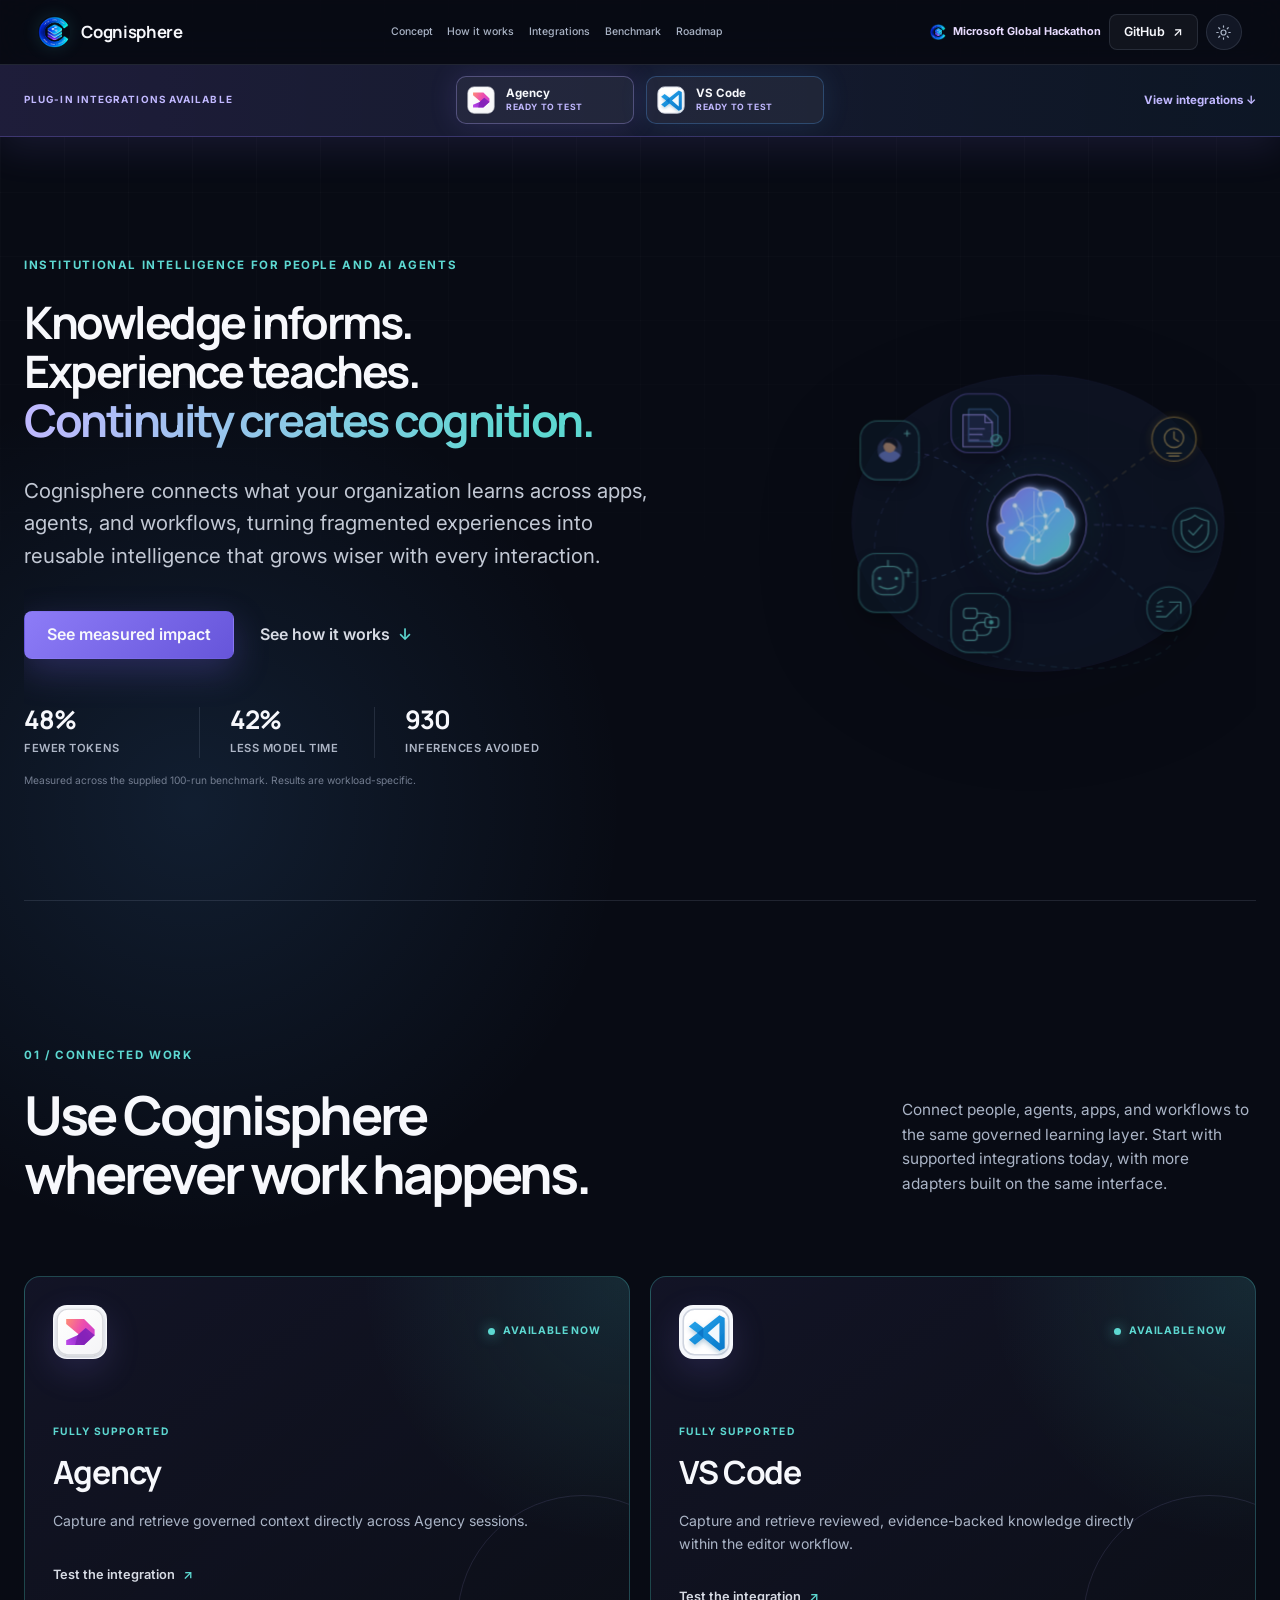
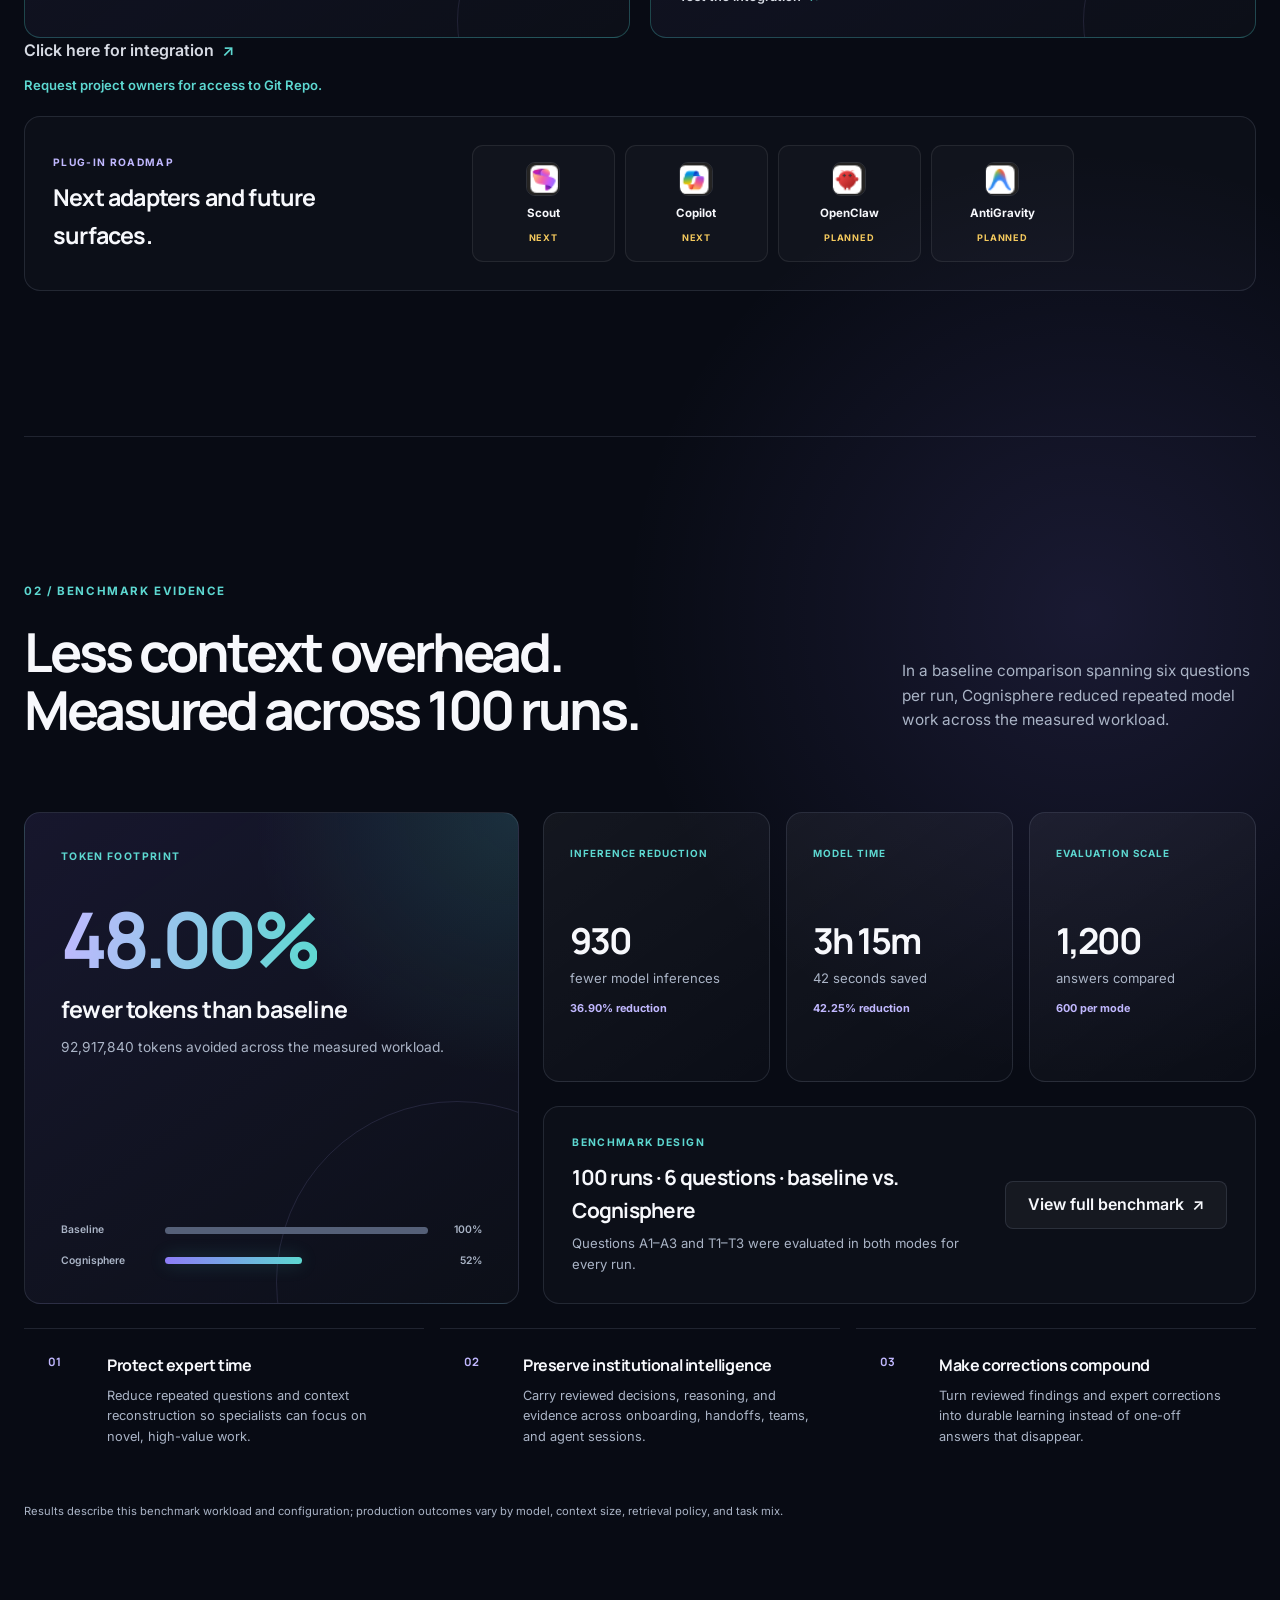
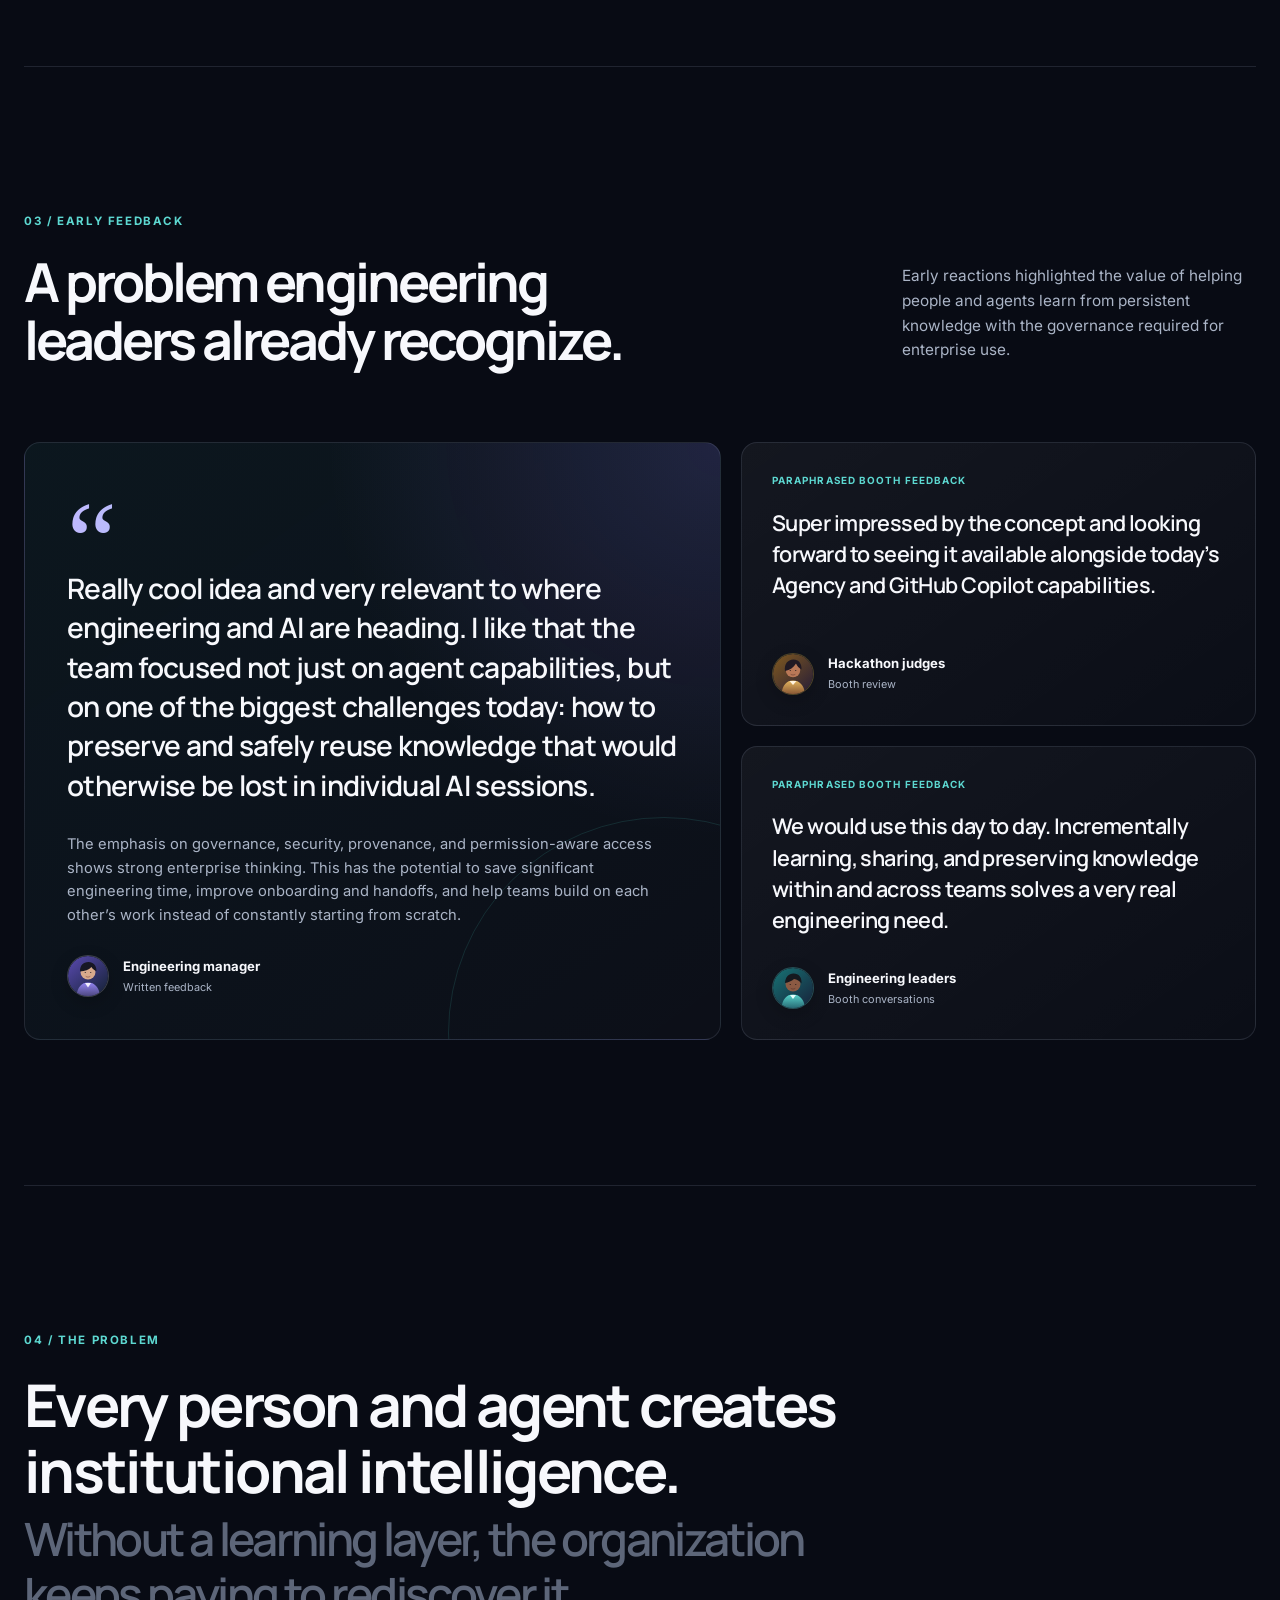
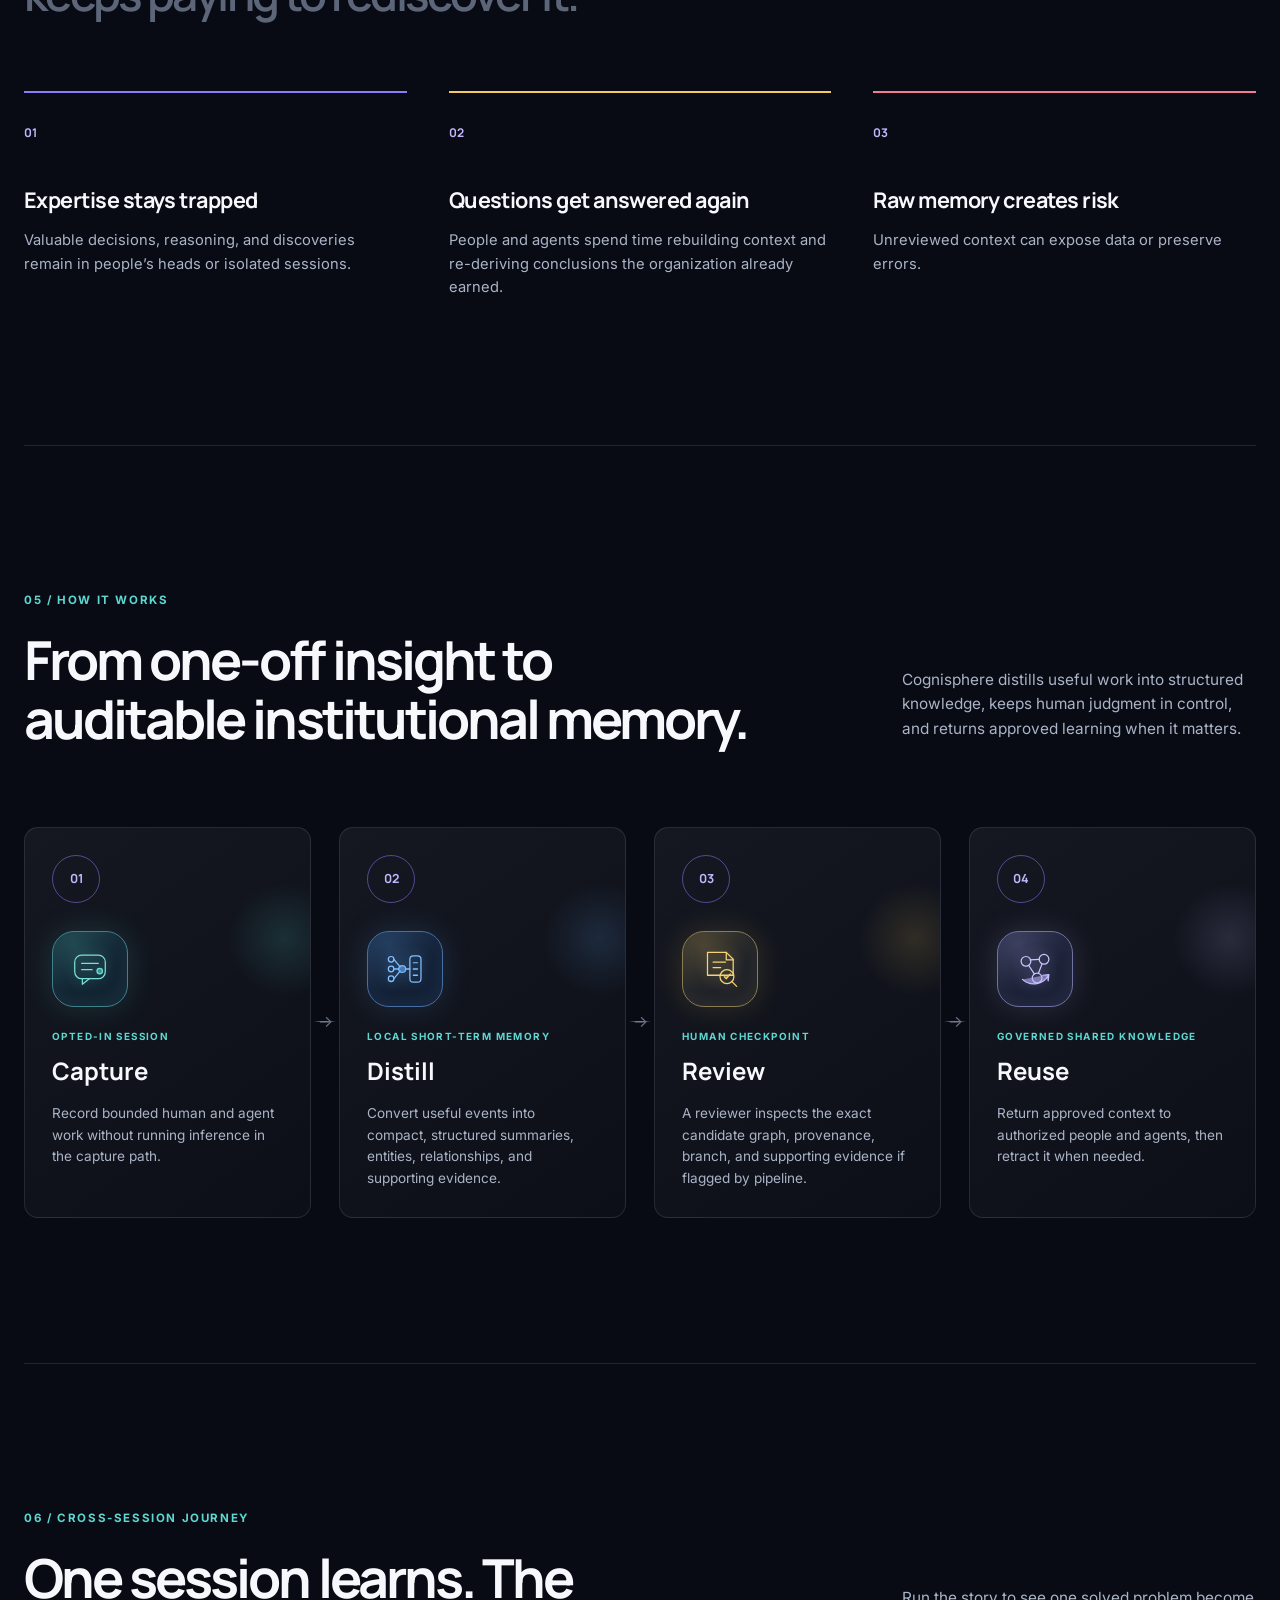
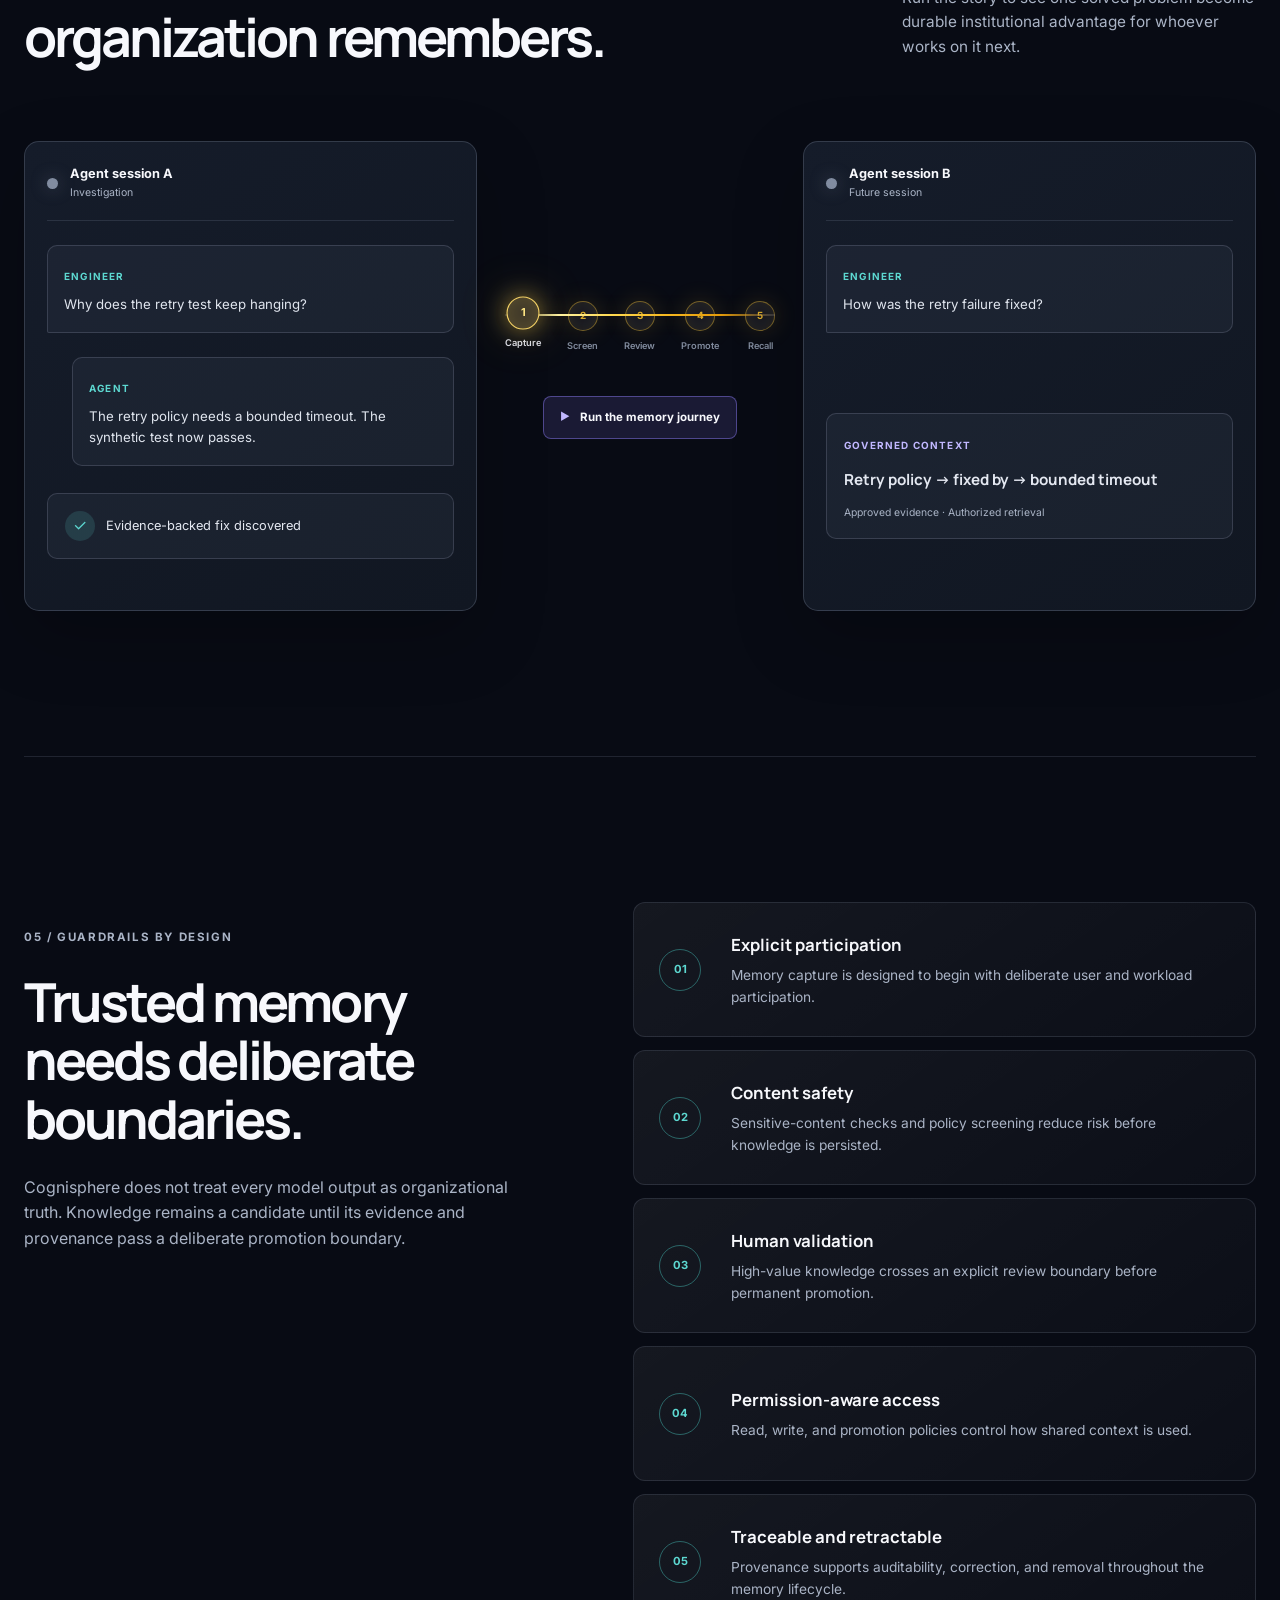
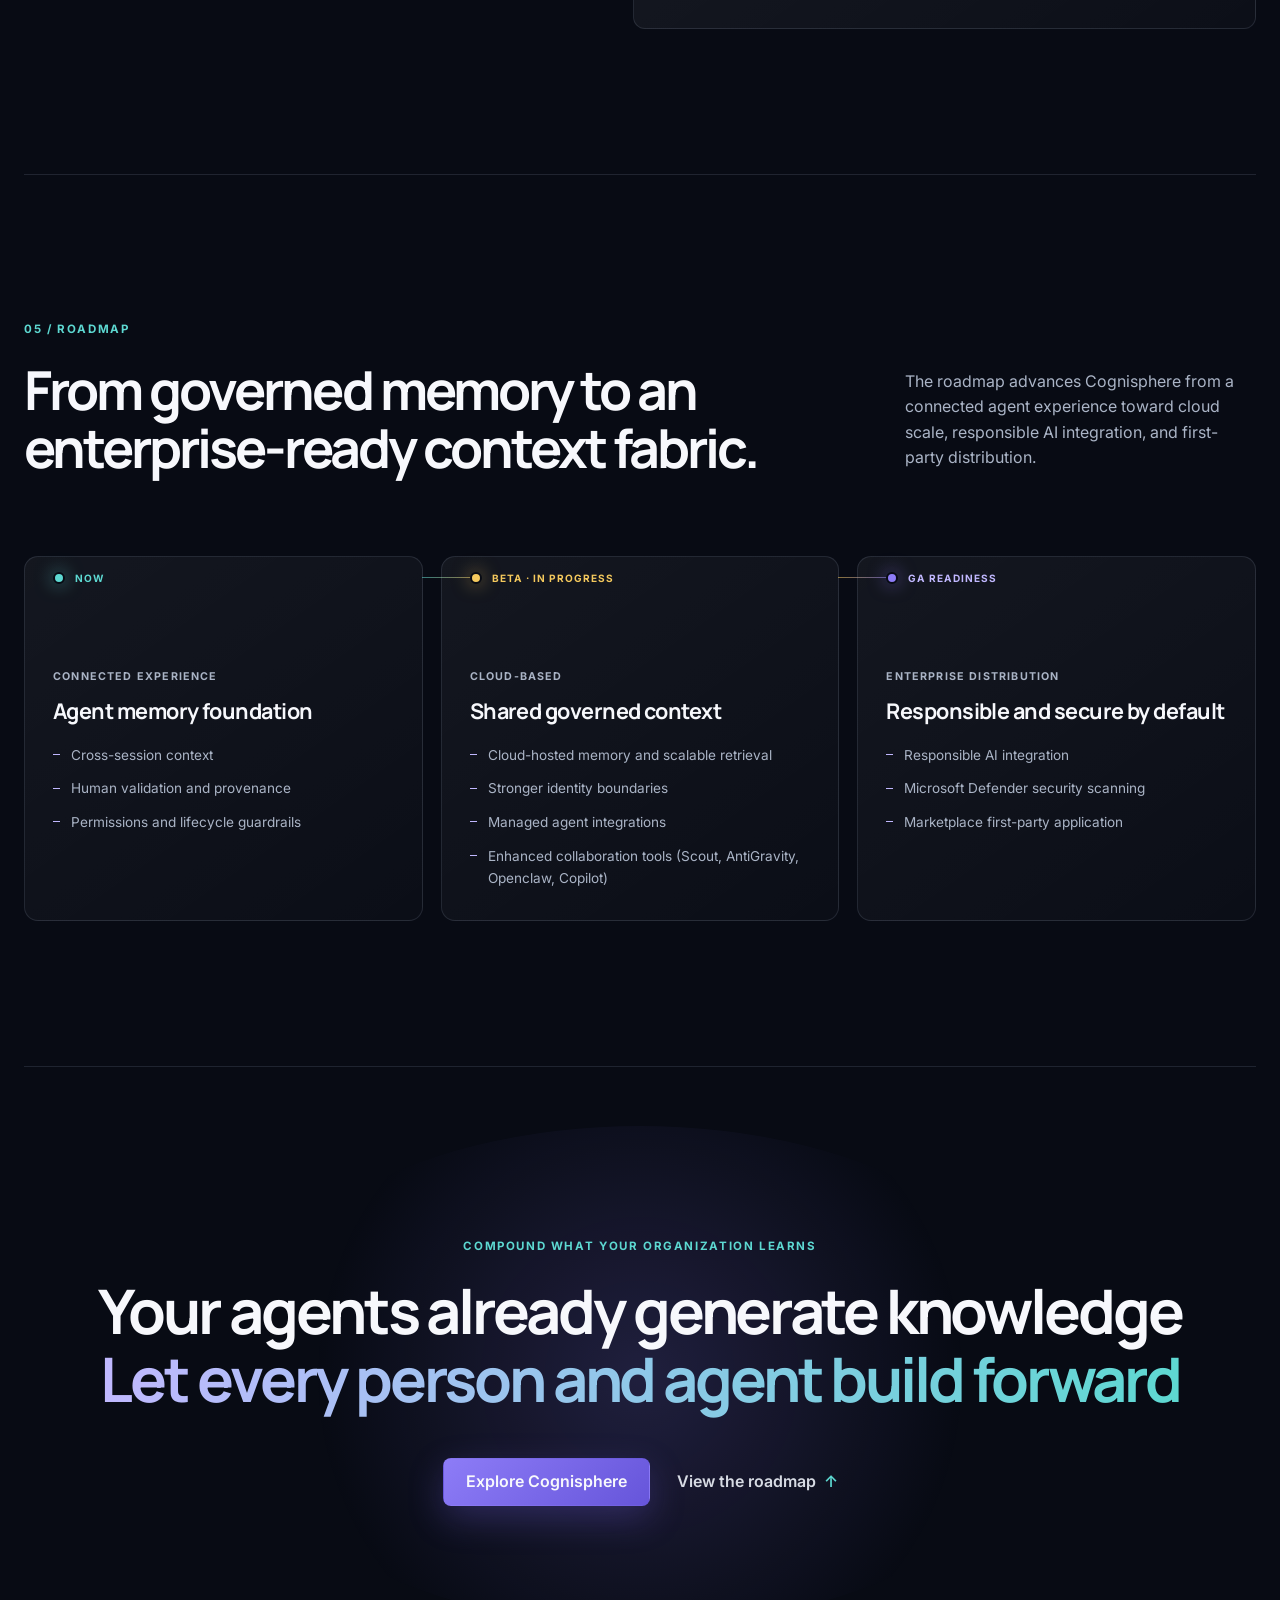
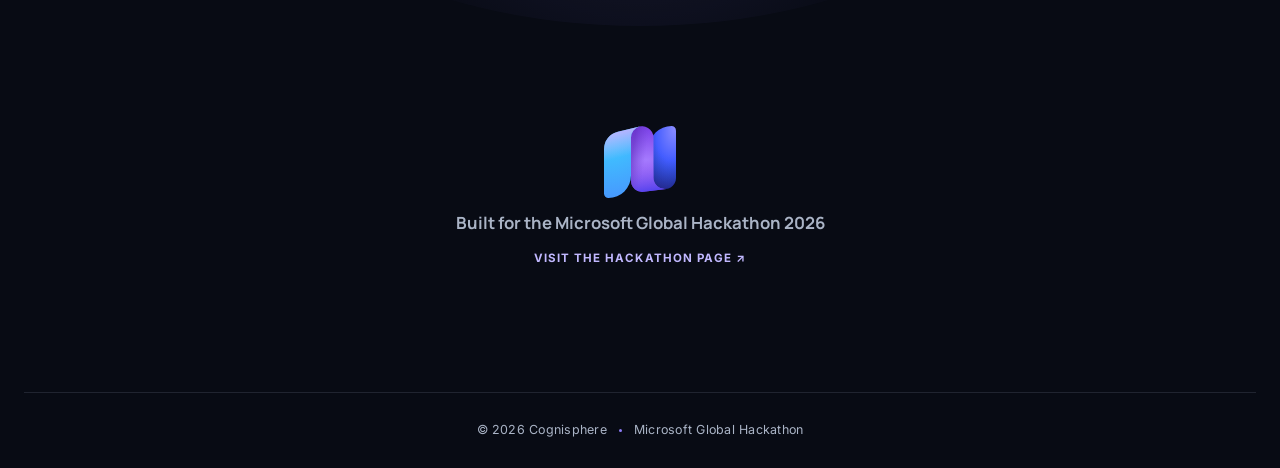
==== commit a2ba0c0e: "link update" ====
--- a/docs/index.html
+++ b/docs/index.html
@@ -779,7 +779,7 @@
       <p class="section-index reveal">Compound what your organization learns</p>
       <h2 class="reveal">Your agents already generate knowledge<br><span>Let every person and agent build forward</span></h2>
       <div class="final-actions reveal">
-        <a class="button button-primary" href="https://github.com/pvmraghunandan/csp" target="_blank" rel="noreferrer">Explore Cognisphere</a>
+        <a class="button button-primary" href="https://github.com/ppotti_microsoft/hack2026_cognisphere" target="_blank" rel="noreferrer">Explore Cognisphere</a>
         <a class="text-link" href="#roadmap">View the roadmap <span aria-hidden="true">↑</span></a>
       </div>
     </section>
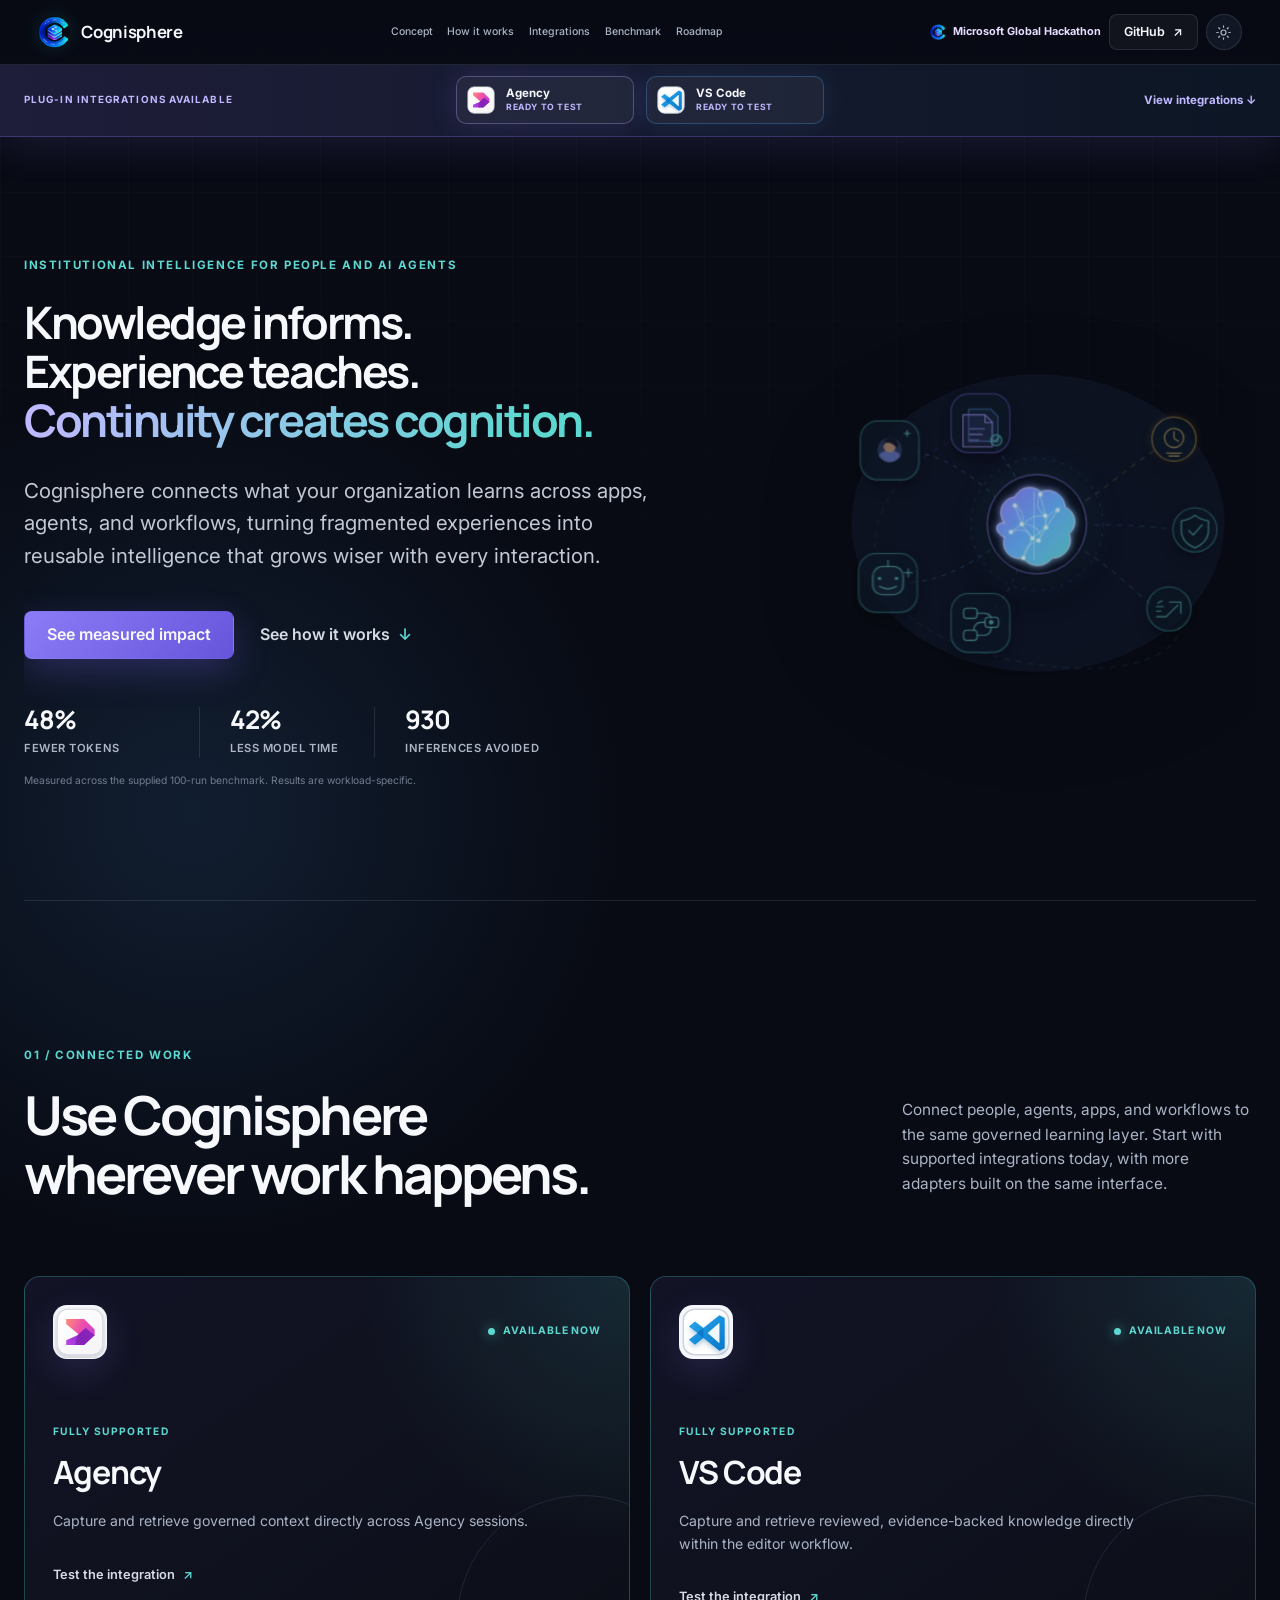
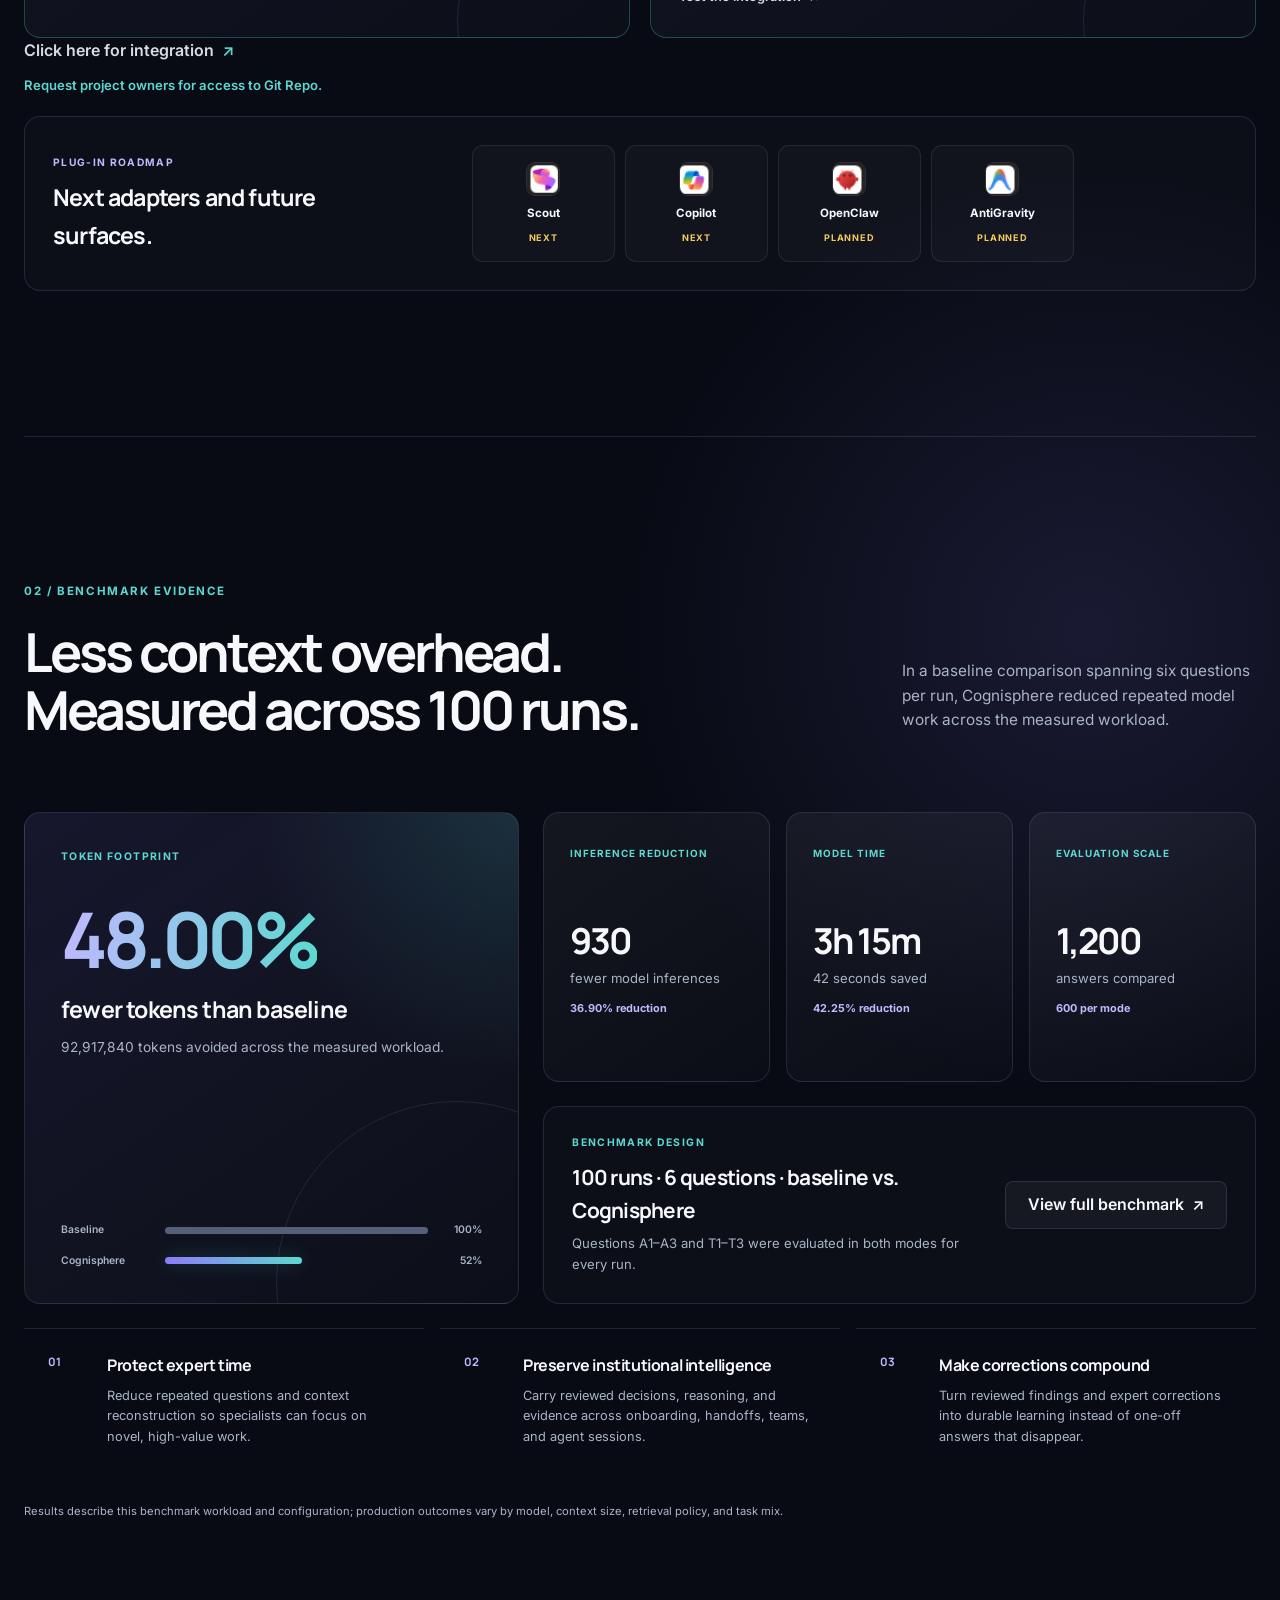
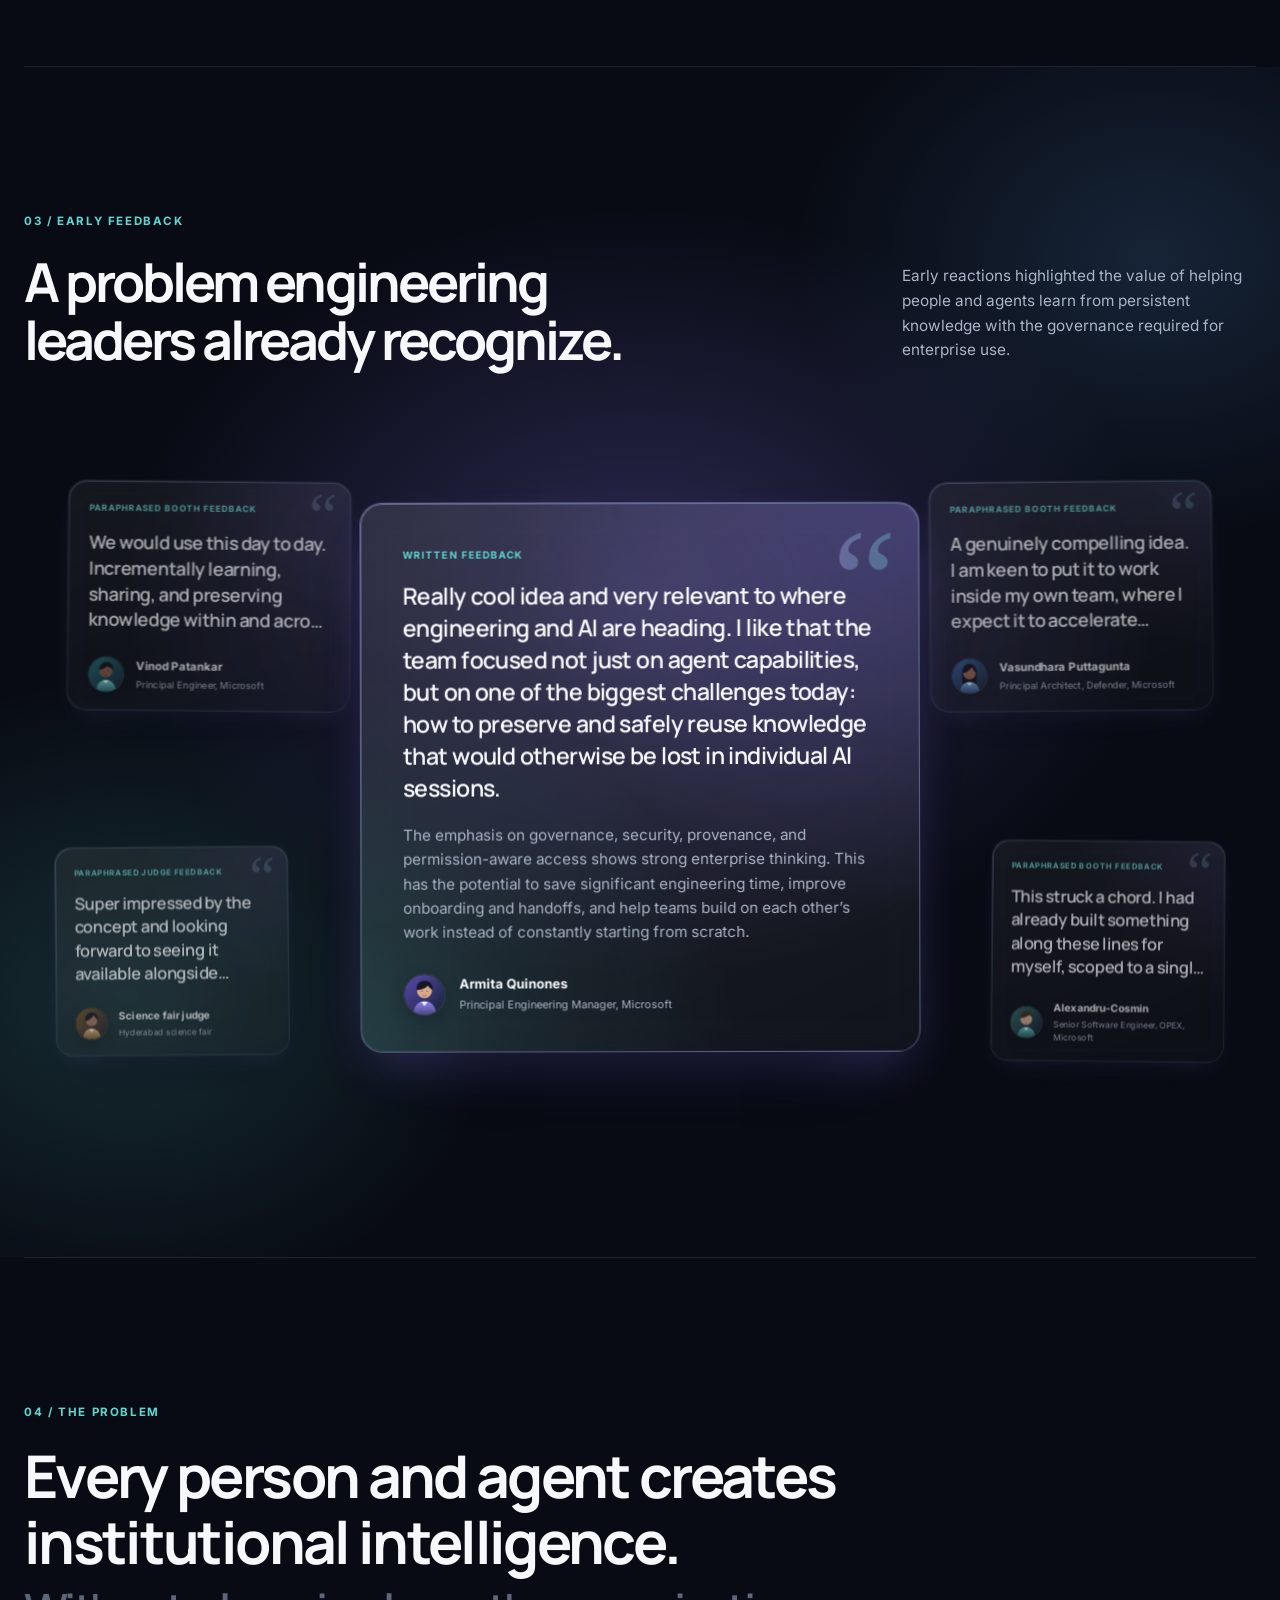
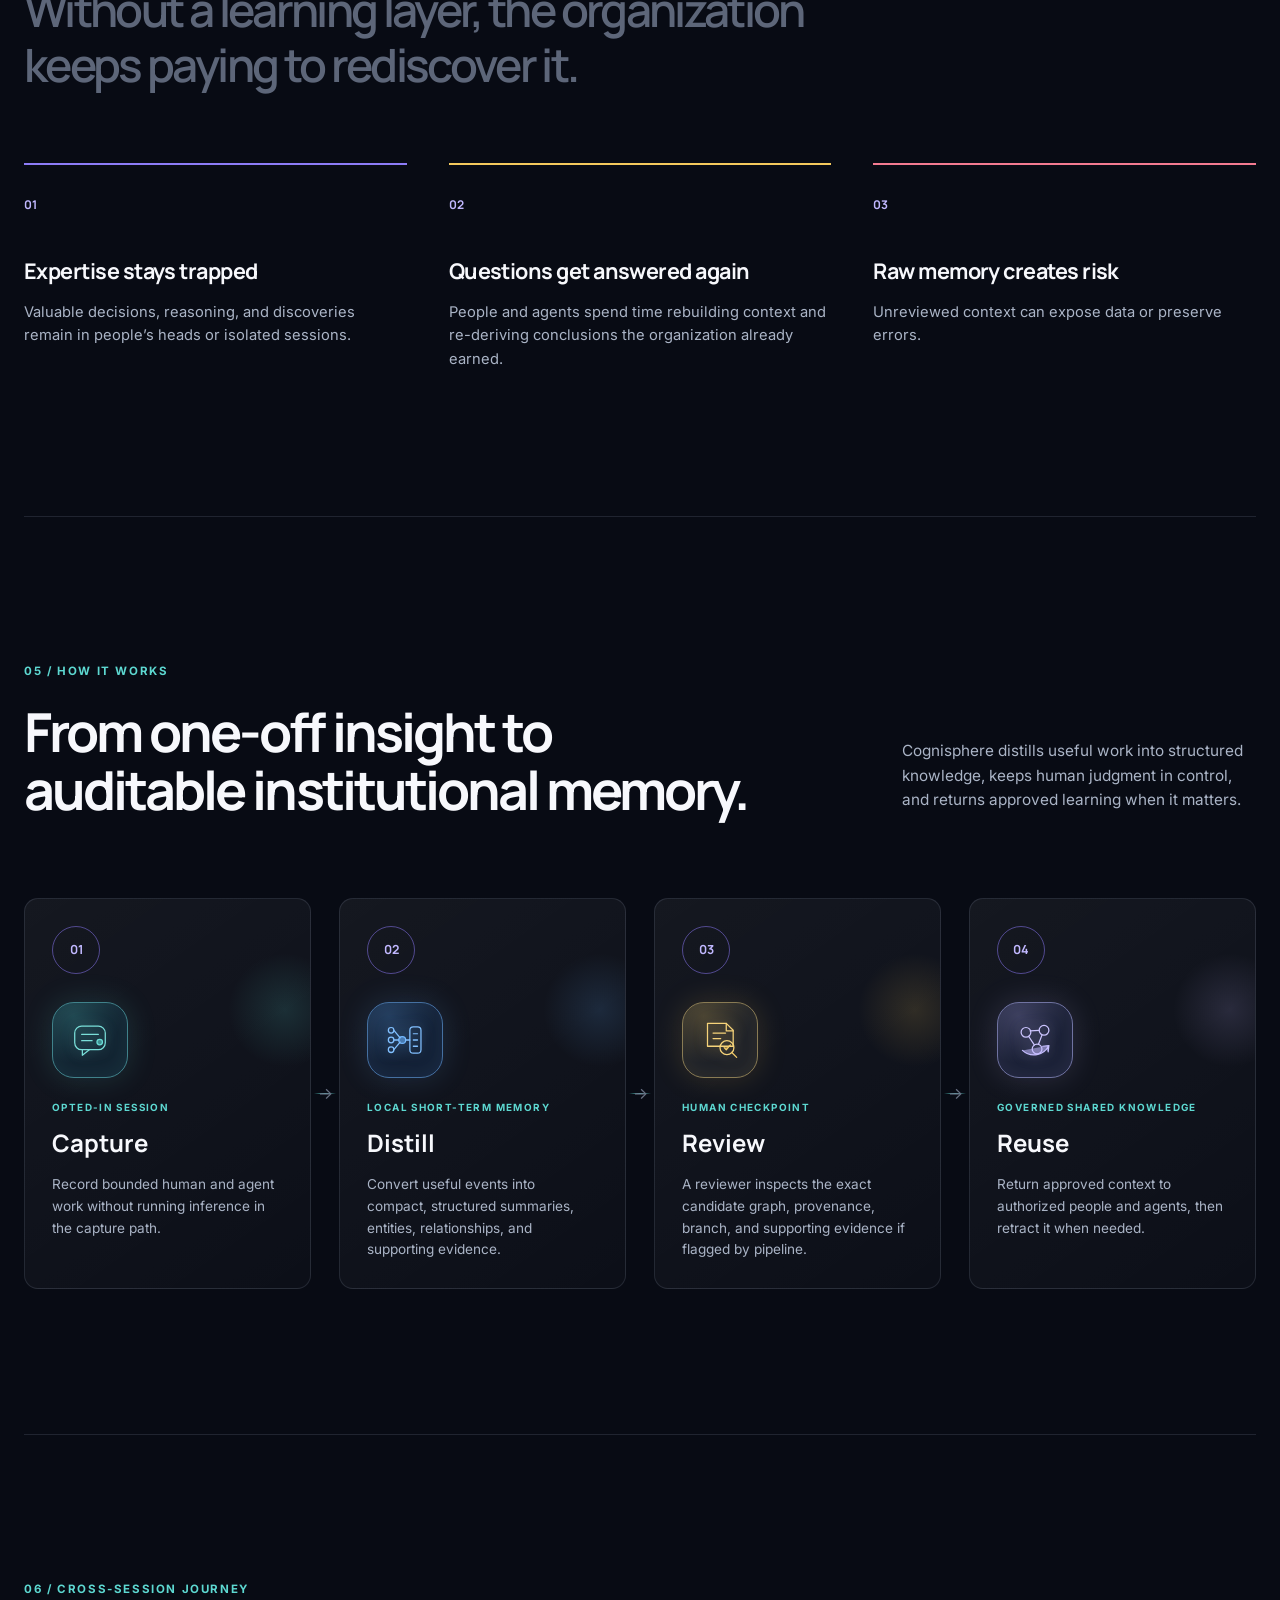
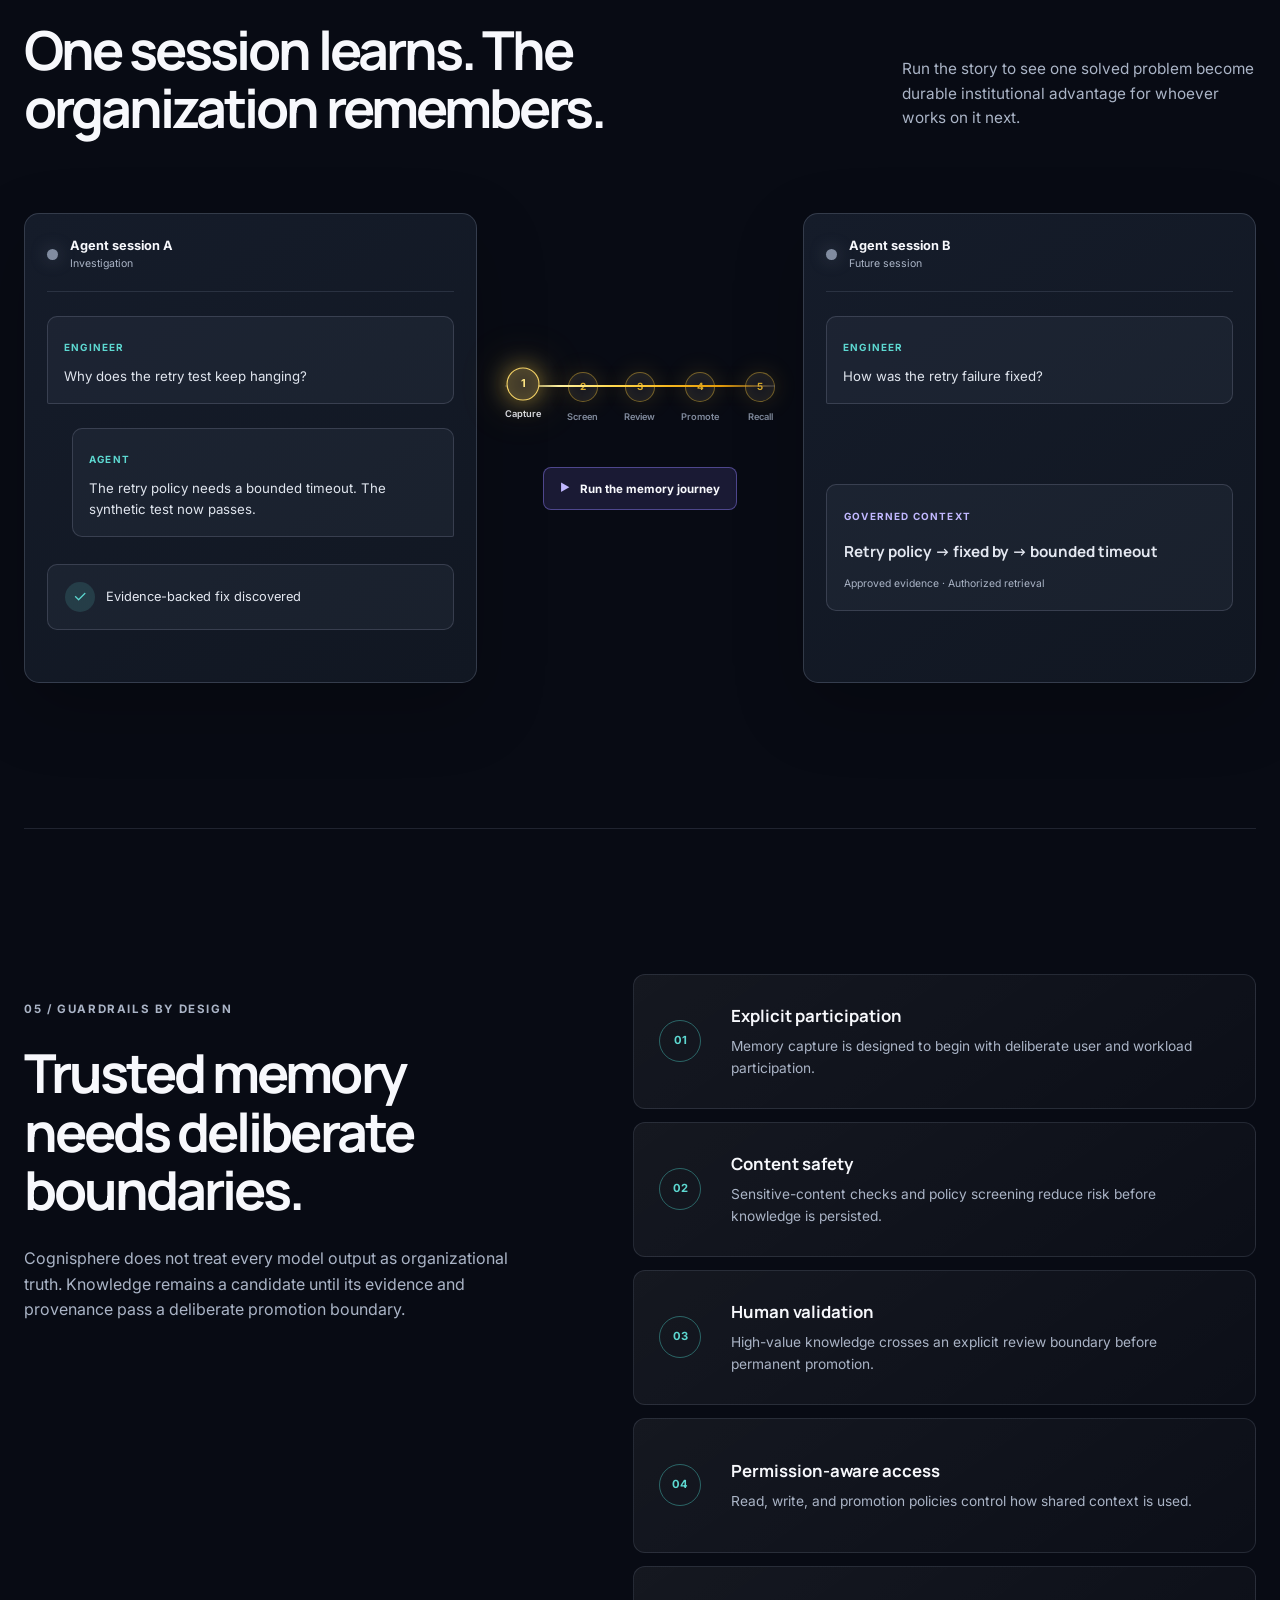
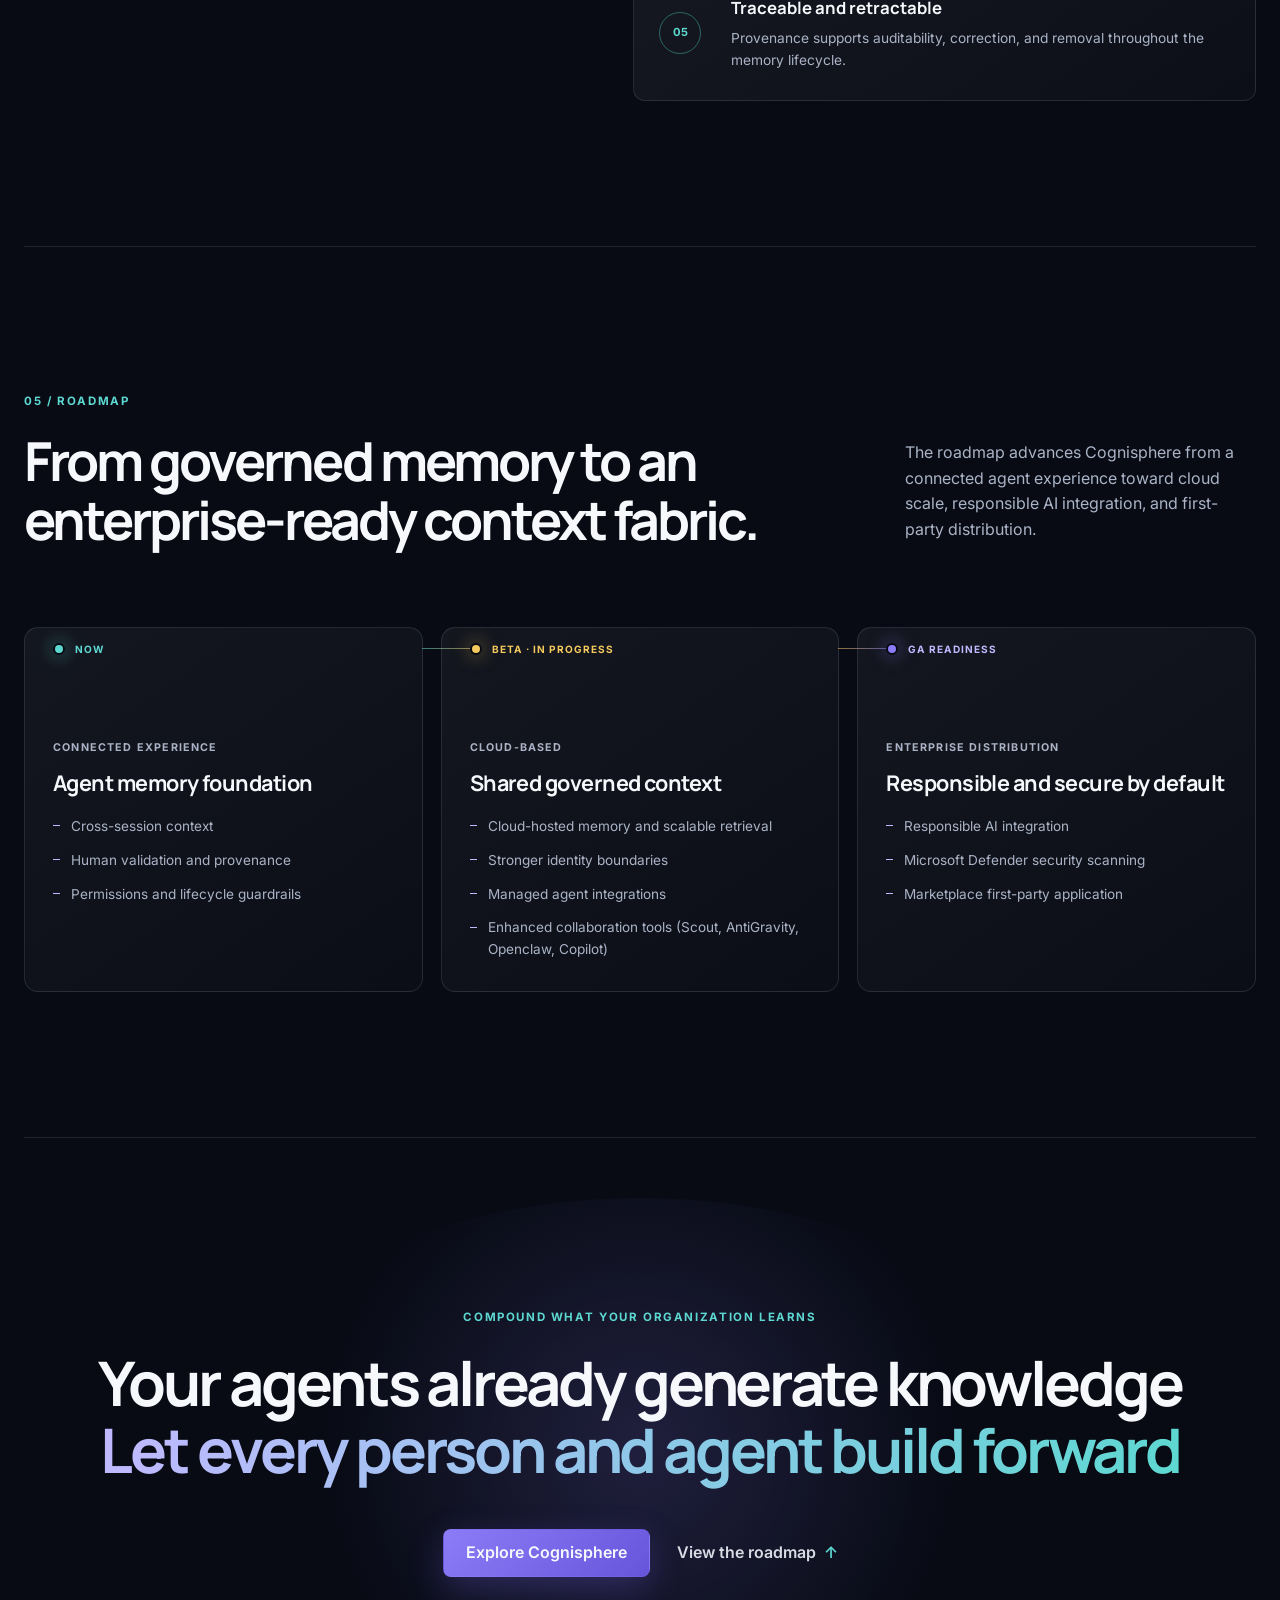
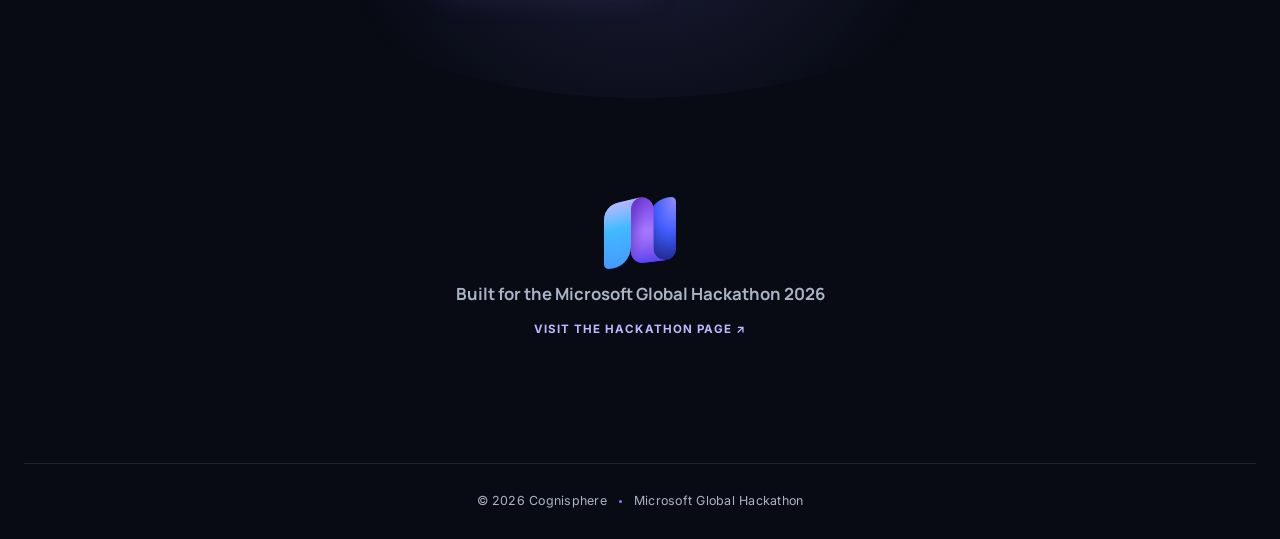
==== commit 701feae0: "Rebuild testimonials as an interactive floating stage The testimonials section was a static grid tha" ====
--- a/docs/index.html
+++ b/docs/index.html
@@ -460,6 +460,8 @@
     </section>
 
     <section id="testimonials" class="testimonials-section section-shell">
+      <div class="testimonials-aurora" aria-hidden="true"></div>
+
       <div class="section-heading reveal">
         <div>
           <p class="section-index">03 / Early feedback</p>
@@ -471,16 +473,18 @@
         </p>
       </div>
 
-      <div class="testimonial-grid">
-        <article class="testimonial-card testimonial-featured reveal">
+      <div class="testimonial-stage" data-testimonial-stage>
+        <div class="testimonial-slot reveal" data-reveal-delay="0" data-name="Armita Quinones" style="--float-delay: 0s; --float-duration: 5.6s; --float-tilt: 0.55;">
+        <article class="testimonial-card">
           <span class="testimonial-mark" aria-hidden="true">“</span>
+          <p class="testimonial-context">Written feedback</p>
           <blockquote>
             Really cool idea and very relevant to where engineering and AI are heading.
             I like that the team focused not just on agent capabilities, but on one of the
             biggest challenges today: how to preserve and safely reuse knowledge that would
             otherwise be lost in individual AI sessions.
           </blockquote>
-          <p>
+          <p class="testimonial-support">
             The emphasis on governance, security, provenance, and permission-aware access
             shows strong enterprise thinking. This has the potential to save significant
             engineering time, improve onboarding and handoffs, and help teams build on each
@@ -491,46 +495,93 @@
               <img src="assets/testimonials/manager-avatar.svg" alt="">
             </span>
             <div>
-              <strong>Engineering manager</strong>
-              <span>Written feedback</span>
+              <strong>Armita Quinones</strong>
+              <span>Principal Engineering Manager, Microsoft</span>
             </div>
           </footer>
         </article>
-
-        <div class="testimonial-stack">
-          <article class="testimonial-card reveal motion-card">
-            <p class="testimonial-context">Paraphrased booth feedback</p>
-            <blockquote>
-              Super impressed by the concept and looking forward to seeing it available
-              alongside today’s Agency and GitHub Copilot capabilities.
-            </blockquote>
-            <footer>
-              <span class="testimonial-avatar testimonial-avatar-judge" aria-hidden="true">
-                <img src="assets/testimonials/judge-avatar.svg" alt="">
-              </span>
-              <div>
-                <strong>Hackathon judges</strong>
-                <span>Booth review</span>
-              </div>
-            </footer>
-          </article>
-
-          <article class="testimonial-card reveal motion-card">
-            <p class="testimonial-context">Paraphrased booth feedback</p>
-            <blockquote>
-              We would use this day to day. Incrementally learning, sharing, and preserving
-              knowledge within and across teams solves a very real engineering need.
-            </blockquote>
-            <footer>
-              <span class="testimonial-avatar testimonial-avatar-leader" aria-hidden="true">
-                <img src="assets/testimonials/leader-avatar.svg" alt="">
-              </span>
-              <div>
-                <strong>Engineering leaders</strong>
-                <span>Booth conversations</span>
-              </div>
-            </footer>
-          </article>
+        </div>
+
+        <div class="testimonial-slot reveal" data-reveal-delay="90" data-name="Vinod Patankar" style="--float-delay: -0.9s; --float-duration: 4.6s; --float-tilt: -1;">
+        <article class="testimonial-card">
+          <span class="testimonial-mark" aria-hidden="true">“</span>
+          <p class="testimonial-context">Paraphrased booth feedback</p>
+          <blockquote>
+            We would use this day to day. Incrementally learning, sharing, and preserving
+            knowledge within and across teams solves a very real engineering need.
+          </blockquote>
+          <footer>
+            <span class="testimonial-avatar testimonial-avatar-leader" aria-hidden="true">
+              <img src="assets/testimonials/leader-avatar.svg" alt="">
+            </span>
+            <div>
+              <strong>Vinod Patankar</strong>
+              <span>Principal Engineer, Microsoft</span>
+            </div>
+          </footer>
+        </article>
+        </div>
+
+        <div class="testimonial-slot reveal" data-reveal-delay="180" data-name="Vasundhara Puttagunta" style="--float-delay: -2.4s; --float-duration: 5.2s; --float-tilt: 1;">
+        <article class="testimonial-card">
+          <span class="testimonial-mark" aria-hidden="true">“</span>
+          <p class="testimonial-context">Paraphrased booth feedback</p>
+          <blockquote>
+            A genuinely compelling idea. I am keen to put it to work inside my own team,
+            where I expect it to accelerate initiatives like Tigerlint.
+          </blockquote>
+          <footer>
+            <span class="testimonial-avatar testimonial-avatar-architect" aria-hidden="true">
+              <img src="assets/testimonials/architect-avatar.svg" alt="">
+            </span>
+            <div>
+              <strong>Vasundhara Puttagunta</strong>
+              <span>Principal Architect, Defender, Microsoft</span>
+            </div>
+          </footer>
+        </article>
+        </div>
+
+        <div class="testimonial-slot reveal" data-reveal-delay="270" data-name="the Hyderabad science fair judge" style="--float-delay: -1.3s; --float-duration: 4.6s; --float-tilt: 1;">
+        <article class="testimonial-card">
+          <span class="testimonial-mark" aria-hidden="true">“</span>
+          <p class="testimonial-context">Paraphrased judge feedback</p>
+          <blockquote>
+            Super impressed by the concept and looking forward to seeing it available
+            alongside today’s Agency and GitHub Copilot capabilities.
+          </blockquote>
+          <footer>
+            <span class="testimonial-avatar testimonial-avatar-judge" aria-hidden="true">
+              <img src="assets/testimonials/judge-avatar.svg" alt="">
+            </span>
+            <div>
+              <strong>Science fair judge</strong>
+              <span>Hyderabad science fair</span>
+            </div>
+          </footer>
+        </article>
+        </div>
+
+        <div class="testimonial-slot reveal" data-reveal-delay="360" data-name="Alexandru-Cosmin" style="--float-delay: -2.8s; --float-duration: 5.2s; --float-tilt: -1;">
+        <article class="testimonial-card">
+          <span class="testimonial-mark" aria-hidden="true">“</span>
+          <p class="testimonial-context">Paraphrased booth feedback</p>
+          <blockquote>
+            This struck a chord. I had already built something along these lines for myself,
+            scoped to a single user rather than a team or an organisation, so my agents could
+            pick up existing context instead of relearning everything from zero. Seeing the
+            same idea applied at org scale is where the real value shows up.
+          </blockquote>
+          <footer>
+            <span class="testimonial-avatar testimonial-avatar-engineer" aria-hidden="true">
+              <img src="assets/testimonials/engineer-avatar.svg" alt="">
+            </span>
+            <div>
+              <strong>Alexandru-Cosmin</strong>
+              <span>Senior Software Engineer, OPEX, Microsoft</span>
+            </div>
+          </footer>
+        </article>
         </div>
       </div>
     </section>
@@ -779,7 +830,7 @@
       <p class="section-index reveal">Compound what your organization learns</p>
       <h2 class="reveal">Your agents already generate knowledge<br><span>Let every person and agent build forward</span></h2>
       <div class="final-actions reveal">
-        <a class="button button-primary" href="https://github.com/ppotti_microsoft/hack2026_cognisphere" target="_blank" rel="noreferrer">Explore Cognisphere</a>
+        <a class="button button-primary" href="https://github.com/pvmraghunandan/csp" target="_blank" rel="noreferrer">Explore Cognisphere</a>
         <a class="text-link" href="#roadmap">View the roadmap <span aria-hidden="true">↑</span></a>
       </div>
     </section>
--- a/docs/styles.css
+++ b/docs/styles.css
@@ -959,55 +959,262 @@
   font-size: 0.7rem;
 }
 
+@property --card-float {
+  syntax: "<length>";
+  inherits: false;
+  initial-value: 0px;
+}
+
 .testimonials-section {
+  position: relative;
+  isolation: isolate;
   border-top: 1px solid var(--line);
 }
 
-.testimonial-grid {
-  display: grid;
-  grid-template-columns: minmax(0, 1.15fr) minmax(360px, 0.85fr);
-  gap: 20px;
+.testimonials-aurora {
+  position: absolute;
+  top: 0;
+  left: 50%;
+  z-index: -1;
+  width: 100vw;
+  height: 100%;
+  translate: -50% 0;
+  background:
+    radial-gradient(ellipse 58% 46% at 50% 44%, rgba(141, 124, 247, 0.26), transparent 70%),
+    radial-gradient(ellipse 42% 38% at 10% 78%, rgba(93, 216, 209, 0.16), transparent 70%),
+    radial-gradient(ellipse 40% 34% at 90% 16%, rgba(103, 178, 255, 0.15), transparent 70%);
+  pointer-events: none;
+  animation: testimonial-aurora 22s ease-in-out infinite;
+}
+
+/* Stage: the picked quote sits large in the centre, the rest orbit behind it.
+   Height is set by script.js from the active card so the layout never clips. */
+.testimonial-stage {
+  position: relative;
+  height: 620px;
   margin-top: 72px;
-}
-
-.testimonial-stack {
-  display: grid;
-  gap: 20px;
+  perspective: 1400px;
+  transition: height 620ms cubic-bezier(0.22, 0.78, 0.3, 1);
+}
+
+.testimonial-slot {
+  position: absolute;
+  top: var(--slot-y, 50%);
+  left: var(--slot-x, 50%);
+  z-index: var(--slot-z, 1);
+  width: var(--slot-w, min(560px, 46vw));
+  transform: translate(-50%, -50%) scale(var(--slot-scale, 1));
+  transition:
+    top 620ms cubic-bezier(0.22, 0.78, 0.3, 1),
+    left 620ms cubic-bezier(0.22, 0.78, 0.3, 1),
+    width 620ms cubic-bezier(0.22, 0.78, 0.3, 1),
+    transform 620ms cubic-bezier(0.22, 0.78, 0.3, 1);
+}
+
+.testimonial-slot[data-slot="center"] {
+  --slot-x: 50%;
+  --slot-y: 50%;
+  --slot-scale: 1;
+  --slot-z: 6;
+  --slot-w: min(560px, 46vw);
+}
+
+.testimonial-slot[data-slot="a"] {
+  --slot-x: 15%;
+  --slot-y: 23%;
+  --slot-scale: 0.86;
+  --slot-z: 4;
+  --slot-w: min(330px, 27vw);
+}
+
+.testimonial-slot[data-slot="b"] {
+  --slot-x: 85%;
+  --slot-y: 23%;
+  --slot-scale: 0.86;
+  --slot-z: 4;
+  --slot-w: min(330px, 27vw);
+}
+
+.testimonial-slot[data-slot="c"] {
+  --slot-x: 12%;
+  --slot-y: 76%;
+  --slot-scale: 0.78;
+  --slot-z: 3;
+  --slot-w: min(300px, 25vw);
+}
+
+.testimonial-slot[data-slot="d"] {
+  --slot-x: 88%;
+  --slot-y: 76%;
+  --slot-scale: 0.78;
+  --slot-z: 3;
+  --slot-w: min(300px, 25vw);
+}
+
+/* Orbiting quotes read as depth, not content: dimmed, condensed to a few lines,
+   but always keeping the attribution so you know whose quote you are picking. */
+.testimonial-slot:not([data-slot="center"]) .testimonial-card {
+  --float-scale: 1.2;
+  min-height: 0;
+  padding: 24px 24px 20px;
+  cursor: pointer;
+  opacity: 0.68;
+  filter: saturate(0.82);
+}
+
+.testimonial-slot:not([data-slot="center"]) blockquote {
+  display: -webkit-box;
+  overflow: hidden;
+  -webkit-box-orient: vertical;
+  -webkit-line-clamp: 4;
+}
+
+.testimonial-slot:not([data-slot="center"]) .testimonial-support {
+  display: none;
+}
+
+.testimonial-slot:not([data-slot="center"]) .testimonial-mark {
+  top: 2px;
+  right: 16px;
+  font-size: 4.6rem;
+}
+
+.testimonial-slot:not([data-slot="center"]):hover .testimonial-card,
+.testimonial-slot:not([data-slot="center"]):focus-within .testimonial-card {
+  opacity: 1;
+  filter: none;
+}
+
+.testimonial-pick {
+  position: absolute;
+  z-index: 2;
+  inset: 0;
+  padding: 0;
+  border: 0;
+  border-radius: 22px;
+  background: transparent;
+  cursor: pointer;
+}
+
+.testimonial-pick span {
+  position: absolute;
+  overflow: hidden;
+  width: 1px;
+  height: 1px;
+  clip-path: inset(50%);
+  white-space: nowrap;
+}
+
+.testimonial-pick:focus-visible {
+  outline: 2px solid var(--accent-bright);
+  outline-offset: 4px;
+}
+
+.testimonial-slot[data-slot="center"] .testimonial-pick {
+  pointer-events: none;
 }
 
 .testimonial-card {
   position: relative;
+  z-index: 1;
   display: flex;
   flex-direction: column;
-  min-height: 280px;
-  padding: 30px;
-  overflow: hidden;
-  border: 1px solid var(--line);
-  border-radius: 16px;
-  background: linear-gradient(145deg, rgba(255, 255, 255, 0.05), rgba(255, 255, 255, 0.015));
-}
-
-.testimonial-featured {
-  min-height: 580px;
-  padding: 42px;
+  min-height: 300px;
+  padding: 34px 32px 30px;
+  border: 1px solid rgba(174, 190, 220, 0.16);
+  border-radius: 22px;
   background:
-    radial-gradient(circle at 100% 0, rgba(143, 124, 255, 0.16), transparent 43%),
-    linear-gradient(145deg, rgba(78, 219, 210, 0.06), rgba(255, 255, 255, 0.018));
-}
-
-.testimonial-featured::after {
+    radial-gradient(circle at 100% 0, rgba(143, 124, 255, 0.14), transparent 46%),
+    linear-gradient(155deg, rgba(255, 255, 255, 0.07), rgba(255, 255, 255, 0.02));
+  backdrop-filter: blur(14px);
+  box-shadow:
+    0 34px 68px -34px rgba(2, 5, 14, 0.95),
+    0 14px 32px -20px rgba(141, 124, 247, 0.5),
+    inset 0 1px 0 rgba(255, 255, 255, 0.07);
+  transform:
+    translate3d(0, var(--card-float, 0px), 0)
+    rotate(calc(var(--float-tilt, 1) * -0.45deg * var(--float-scale, 1)));
+  animation: testimonial-float var(--float-duration, 5s) ease-in-out infinite;
+  animation-delay: var(--float-delay, 0s);
+  transition:
+    opacity 620ms ease,
+    filter 620ms ease,
+    padding 620ms cubic-bezier(0.22, 0.78, 0.3, 1),
+    box-shadow 320ms ease,
+    border-color 320ms ease,
+    --card-float 320ms ease;
+}
+
+/* The picked quote: bigger type, stronger glow, front of the stack. Its drift is
+   dialled back so the long-form text stays comfortable to read. */
+.testimonial-feature {
+  --float-scale: 0.5;
+  padding: 44px 42px 36px;
+  border-color: rgba(193, 184, 255, 0.34);
+  background:
+    radial-gradient(circle at 100% 0, rgba(143, 124, 255, 0.26), transparent 52%),
+    radial-gradient(circle at 0 100%, rgba(93, 216, 209, 0.14), transparent 48%),
+    linear-gradient(155deg, rgba(255, 255, 255, 0.1), rgba(255, 255, 255, 0.03));
+  box-shadow:
+    0 48px 96px -36px rgba(2, 5, 14, 1),
+    0 22px 52px -22px rgba(141, 124, 247, 0.68),
+    inset 0 1px 0 rgba(255, 255, 255, 0.1);
+}
+
+/* Gradient hairline glow drawn as a masked ring so the card keeps its blurred surface. */
+.testimonial-card::before {
   content: "";
   position: absolute;
-  right: -160px;
-  bottom: -210px;
-  width: 430px;
-  height: 430px;
-  border: 1px solid rgba(78, 219, 210, 0.13);
-  border-radius: 50%;
+  z-index: 0;
+  inset: 0;
+  padding: 1px;
+  border-radius: inherit;
+  background: linear-gradient(145deg, rgba(193, 184, 255, 0.75), rgba(93, 216, 209, 0.35) 42%, rgba(255, 255, 255, 0.04) 78%);
+  -webkit-mask: linear-gradient(#000 0 0) content-box, linear-gradient(#000 0 0);
+  -webkit-mask-composite: xor;
+  mask: linear-gradient(#000 0 0) content-box, linear-gradient(#000 0 0);
+  mask-composite: exclude;
+  opacity: 0.5;
+  pointer-events: none;
+  transition: opacity 320ms ease;
+}
+
+.testimonial-slot.reveal {
+  opacity: 0;
+  translate: 0 42px;
+  transition:
+    opacity 780ms ease var(--reveal-delay, 0ms),
+    translate 780ms cubic-bezier(0.16, 0.84, 0.34, 1) var(--reveal-delay, 0ms),
+    top 620ms cubic-bezier(0.22, 0.78, 0.3, 1),
+    left 620ms cubic-bezier(0.22, 0.78, 0.3, 1),
+    width 620ms cubic-bezier(0.22, 0.78, 0.3, 1),
+    transform 620ms cubic-bezier(0.22, 0.78, 0.3, 1);
+}
+
+.testimonial-slot.reveal.visible {
+  opacity: 1;
+  translate: 0 0;
+}
+
+.testimonial-slot:hover .testimonial-card,
+.testimonial-slot:focus-within .testimonial-card {
+  --card-float: -12px;
+  border-color: rgba(193, 184, 255, 0.4);
+  box-shadow:
+    0 50px 92px -36px rgba(2, 5, 14, 1),
+    0 22px 46px -20px rgba(141, 124, 247, 0.72),
+    inset 0 1px 0 rgba(255, 255, 255, 0.1);
+}
+
+.testimonial-slot:hover .testimonial-card::before,
+.testimonial-slot:focus-within .testimonial-card::before {
+  opacity: 1;
 }
 
 .testimonial-mark {
-  height: 78px;
+  position: absolute;
+  top: 6px;
+  right: 22px;
   color: transparent;
   background: linear-gradient(100deg, var(--accent-bright), var(--cyan));
   -webkit-background-clip: text;
@@ -1015,37 +1222,48 @@
   font-family: Georgia, serif;
   font-size: 7rem;
   line-height: 1;
+  opacity: 0.28;
+  pointer-events: none;
 }
 
 .testimonial-card blockquote {
   position: relative;
   z-index: 1;
-  margin: 18px 0 0;
+  margin: 16px 0 0;
   font-family: "Manrope", sans-serif;
-  font-size: 1.35rem;
+  font-size: clamp(1.32rem, 1.35vw, 1.62rem);
   font-weight: 600;
   letter-spacing: -0.025em;
-  line-height: 1.45;
-}
-
-.testimonial-featured blockquote {
-  max-width: 850px;
-  margin-top: 6px;
-  font-size: clamp(1.55rem, 2.2vw, 2.15rem);
-  line-height: 1.4;
-}
-
-.testimonial-featured > p {
+  line-height: 1.42;
+}
+
+.testimonial-feature blockquote {
+  font-size: clamp(1.45rem, 1.6vw, 1.85rem);
+  line-height: 1.38;
+}
+
+.testimonial-feature .testimonial-mark {
+  font-size: 9rem;
+  opacity: 0.34;
+}
+
+.testimonial-feature .testimonial-support {
+  font-size: 0.95rem;
+}
+
+.testimonial-support {
   position: relative;
   z-index: 1;
-  max-width: 780px;
-  margin: 28px 0 0;
+  margin: 20px 0 0;
   color: var(--muted);
-  font-size: 0.92rem;
+  font-size: 0.88rem;
+  line-height: 1.6;
 }
 
 .testimonial-context {
-  margin: 0;
+  position: relative;
+  z-index: 1;
+  margin: auto 0 0;
   color: var(--cyan);
   font-size: 0.62rem;
   font-weight: 700;
@@ -1102,6 +1320,70 @@
 
 .testimonial-avatar-leader {
   border-color: rgba(78, 219, 210, 0.26);
+}
+
+.testimonial-avatar-architect {
+  border-color: rgba(103, 178, 255, 0.28);
+}
+
+.testimonial-avatar-engineer {
+  border-color: rgba(69, 213, 154, 0.26);
+}
+
+/* Three-stage cycle with drift and tilt: pure vertical motion at this scale is too
+   subtle to register, so each card also sways sideways and rocks slightly. */
+@keyframes testimonial-float {
+  0%,
+  100% {
+    transform:
+      translate3d(0, var(--card-float, 0px), 0)
+      rotate(calc(var(--float-tilt, 1) * -0.45deg * var(--float-scale, 1)));
+  }
+
+  35% {
+    transform:
+      translate3d(
+        calc(var(--float-tilt, 1) * 8px * var(--float-scale, 1)),
+        calc(var(--card-float, 0px) - 20px * var(--float-scale, 1)),
+        0
+      )
+      rotate(calc(var(--float-tilt, 1) * 0.3deg * var(--float-scale, 1)));
+  }
+
+  68% {
+    transform:
+      translate3d(
+        calc(var(--float-tilt, 1) * -7px * var(--float-scale, 1)),
+        calc(var(--card-float, 0px) - 34px * var(--float-scale, 1)),
+        0
+      )
+      rotate(calc(var(--float-tilt, 1) * 0.55deg * var(--float-scale, 1)));
+  }
+}
+
+@keyframes testimonial-aurora {
+  0%,
+  100% {
+    opacity: 0.75;
+    transform: scale(1);
+  }
+
+  50% {
+    opacity: 1;
+    transform: scale(1.06);
+  }
+}
+
+@media (prefers-reduced-motion: reduce) {
+  .testimonial-card,
+  .testimonials-aurora {
+    animation: none !important;
+  }
+
+  .testimonial-card:hover,
+  .testimonial-card:focus-within {
+    --card-float: 0px;
+  }
 }
 
 .hero-content {
@@ -2666,7 +2948,6 @@
 :root[data-theme="light"] .planned-integrations,
 :root[data-theme="light"] .benchmark-stat,
 :root[data-theme="light"] .benchmark-method,
-:root[data-theme="light"] .testimonial-card,
 :root[data-theme="light"] .flow-step,
 :root[data-theme="light"] .control-card,
 :root[data-theme="light"] .resource-card,
@@ -2683,10 +2964,47 @@
     linear-gradient(145deg, rgba(101, 87, 215, 0.08), rgba(255, 255, 255, 0.86));
 }
 
-:root[data-theme="light"] .testimonial-featured {
+:root[data-theme="light"] .testimonials-aurora {
   background:
-    radial-gradient(circle at 100% 0, rgba(101, 87, 215, 0.11), transparent 43%),
-    linear-gradient(145deg, rgba(8, 127, 135, 0.055), rgba(255, 255, 255, 0.88));
+    radial-gradient(ellipse 58% 46% at 50% 44%, rgba(101, 87, 215, 0.12), transparent 72%),
+    radial-gradient(ellipse 42% 38% at 10% 78%, rgba(8, 127, 135, 0.09), transparent 72%),
+    radial-gradient(ellipse 40% 34% at 90% 16%, rgba(36, 119, 197, 0.08), transparent 72%);
+}
+
+:root[data-theme="light"] .testimonial-card {
+  border-color: rgba(52, 64, 84, 0.12);
+  background:
+    radial-gradient(circle at 100% 0, rgba(101, 87, 215, 0.11), transparent 46%),
+    linear-gradient(155deg, rgba(255, 255, 255, 0.96), rgba(255, 255, 255, 0.82));
+  box-shadow:
+    0 34px 64px -30px rgba(23, 32, 51, 0.24),
+    0 14px 30px -18px rgba(101, 87, 215, 0.2),
+    inset 0 1px 0 rgba(255, 255, 255, 0.9);
+}
+
+:root[data-theme="light"] .testimonial-card::before {
+  background: linear-gradient(145deg, rgba(101, 87, 215, 0.55), rgba(8, 127, 135, 0.3) 42%, rgba(52, 64, 84, 0.05) 78%);
+}
+
+:root[data-theme="light"] .testimonial-feature {
+  border-color: rgba(101, 87, 215, 0.26);
+  background:
+    radial-gradient(circle at 100% 0, rgba(101, 87, 215, 0.18), transparent 52%),
+    radial-gradient(circle at 0 100%, rgba(8, 127, 135, 0.12), transparent 48%),
+    linear-gradient(155deg, rgba(255, 255, 255, 0.98), rgba(255, 255, 255, 0.88));
+  box-shadow:
+    0 48px 86px -32px rgba(23, 32, 51, 0.3),
+    0 22px 48px -20px rgba(101, 87, 215, 0.28),
+    inset 0 1px 0 rgba(255, 255, 255, 0.95);
+}
+
+:root[data-theme="light"] .testimonial-card:hover,
+:root[data-theme="light"] .testimonial-card:focus-within {
+  border-color: rgba(101, 87, 215, 0.34);
+  box-shadow:
+    0 48px 86px -32px rgba(23, 32, 51, 0.32),
+    0 22px 44px -18px rgba(101, 87, 215, 0.3),
+    inset 0 1px 0 rgba(255, 255, 255, 0.95);
 }
 
 :root[data-theme="light"] .statement .muted {
@@ -3111,13 +3429,44 @@
 }
 
 @media (max-width: 900px) {
-  .benchmark-summary,
-  .testimonial-grid {
+  .benchmark-summary {
     grid-template-columns: 1fr;
   }
 
-  .testimonial-featured {
-    min-height: 520px;
+  /* Below this width there is no room for an orbit, so the stage degrades to a stack. */
+  .testimonial-stage {
+    height: auto !important;
+    display: flex;
+    flex-direction: column;
+    gap: 26px;
+    perspective: none;
+  }
+
+  .testimonial-slot,
+  .testimonial-slot[data-slot] {
+    position: static;
+    width: auto;
+    transform: none;
+  }
+
+  .testimonial-slot:not([data-slot="center"]) .testimonial-card {
+    padding: 26px;
+    cursor: default;
+    opacity: 1;
+    filter: none;
+  }
+
+  .testimonial-slot:not([data-slot="center"]) blockquote {
+    display: block;
+    overflow: visible;
+  }
+
+  .testimonial-slot:not([data-slot="center"]) .testimonial-support {
+    display: block;
+  }
+
+  .testimonial-pick {
+    display: none;
   }
 
   .problem-grid {
@@ -3292,7 +3641,11 @@
     margin-top: 50px;
   }
 
-  .testimonial-grid {
+  .testimonial-stage {
+    height: auto !important;
+    display: flex;
+    flex-direction: column;
+    gap: 26px;
     margin-top: 50px;
   }
 
@@ -3333,17 +3686,23 @@
   }
 
   .testimonial-card,
-  .testimonial-featured {
+  .testimonial-feature {
     min-height: 0;
     padding: 26px;
   }
 
   .testimonial-card blockquote,
-  .testimonial-featured blockquote {
+  .testimonial-feature blockquote {
     font-size: 1.25rem;
   }
 
-  .testimonial-featured > p {
+  .testimonial-mark,
+  .testimonial-feature .testimonial-mark {
+    font-size: 5.5rem;
+  }
+
+  .testimonial-support,
+  .testimonial-feature .testimonial-support {
     font-size: 0.86rem;
   }
 
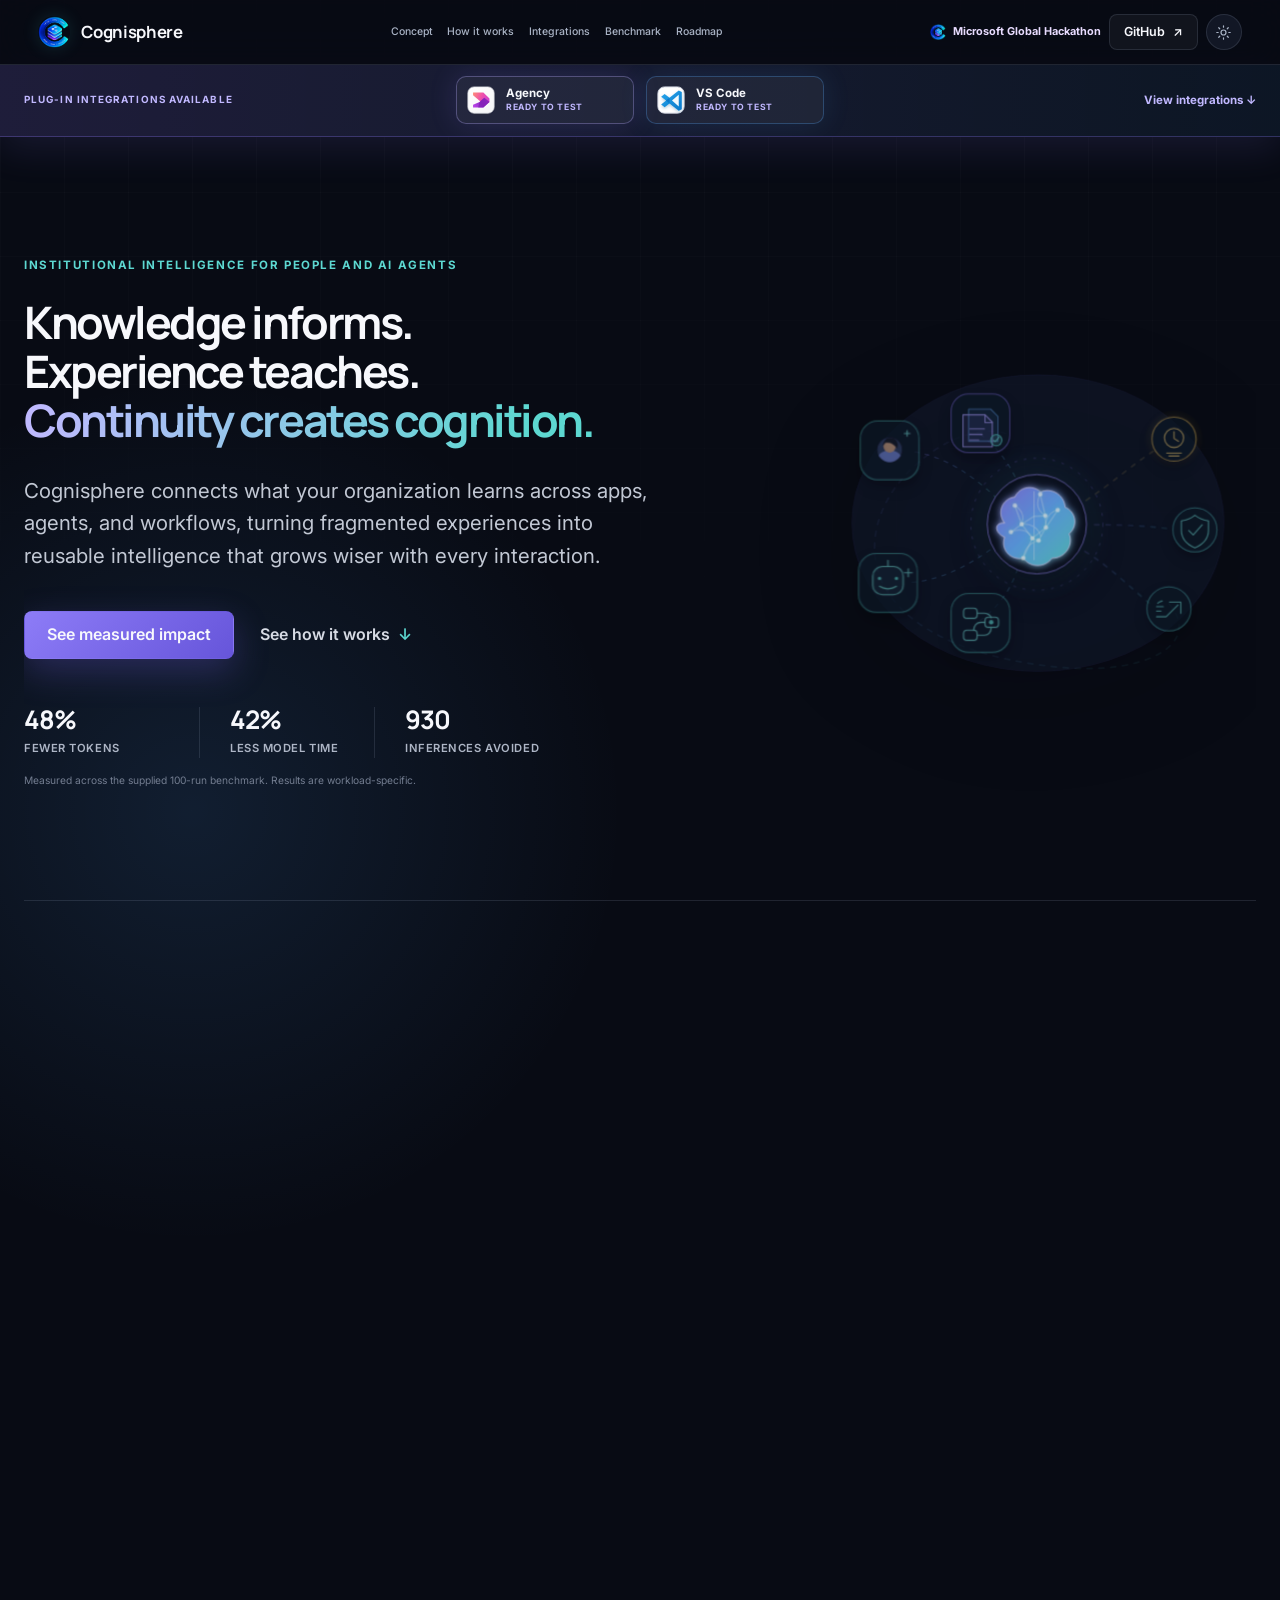
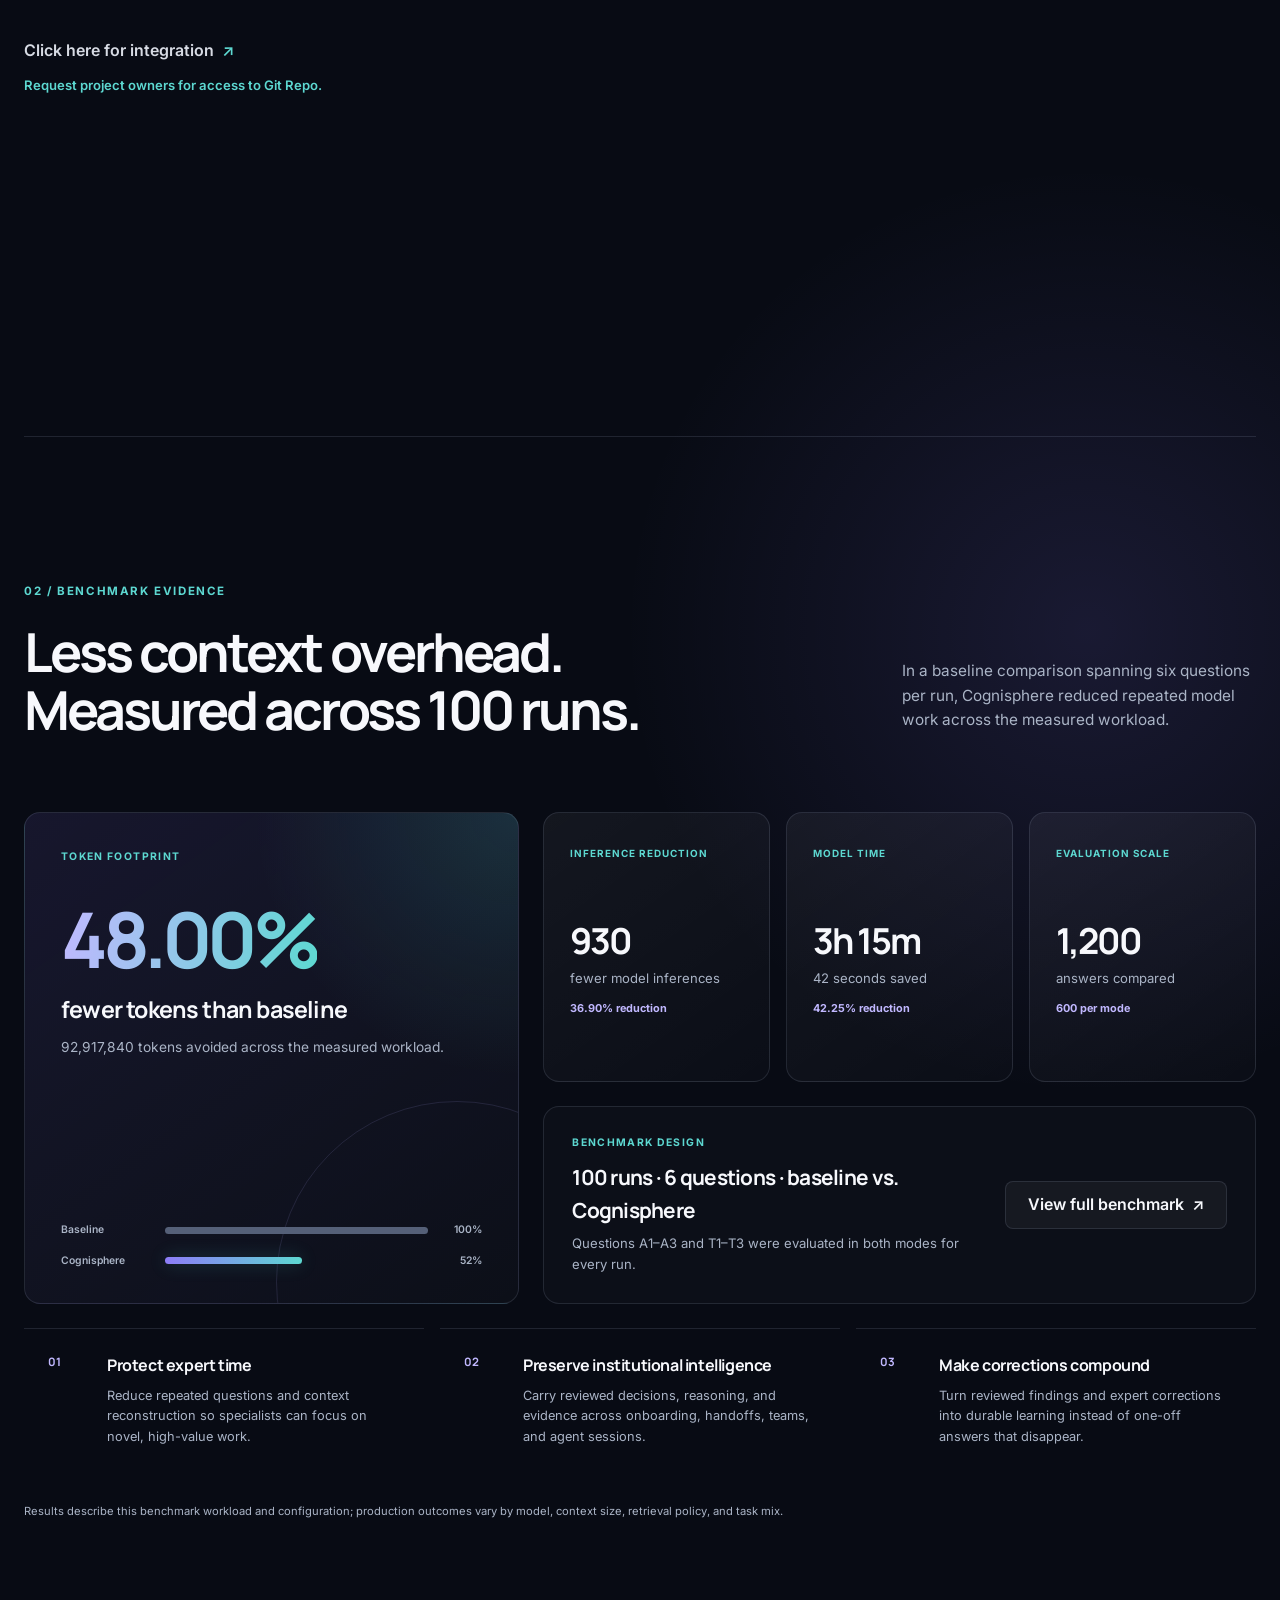
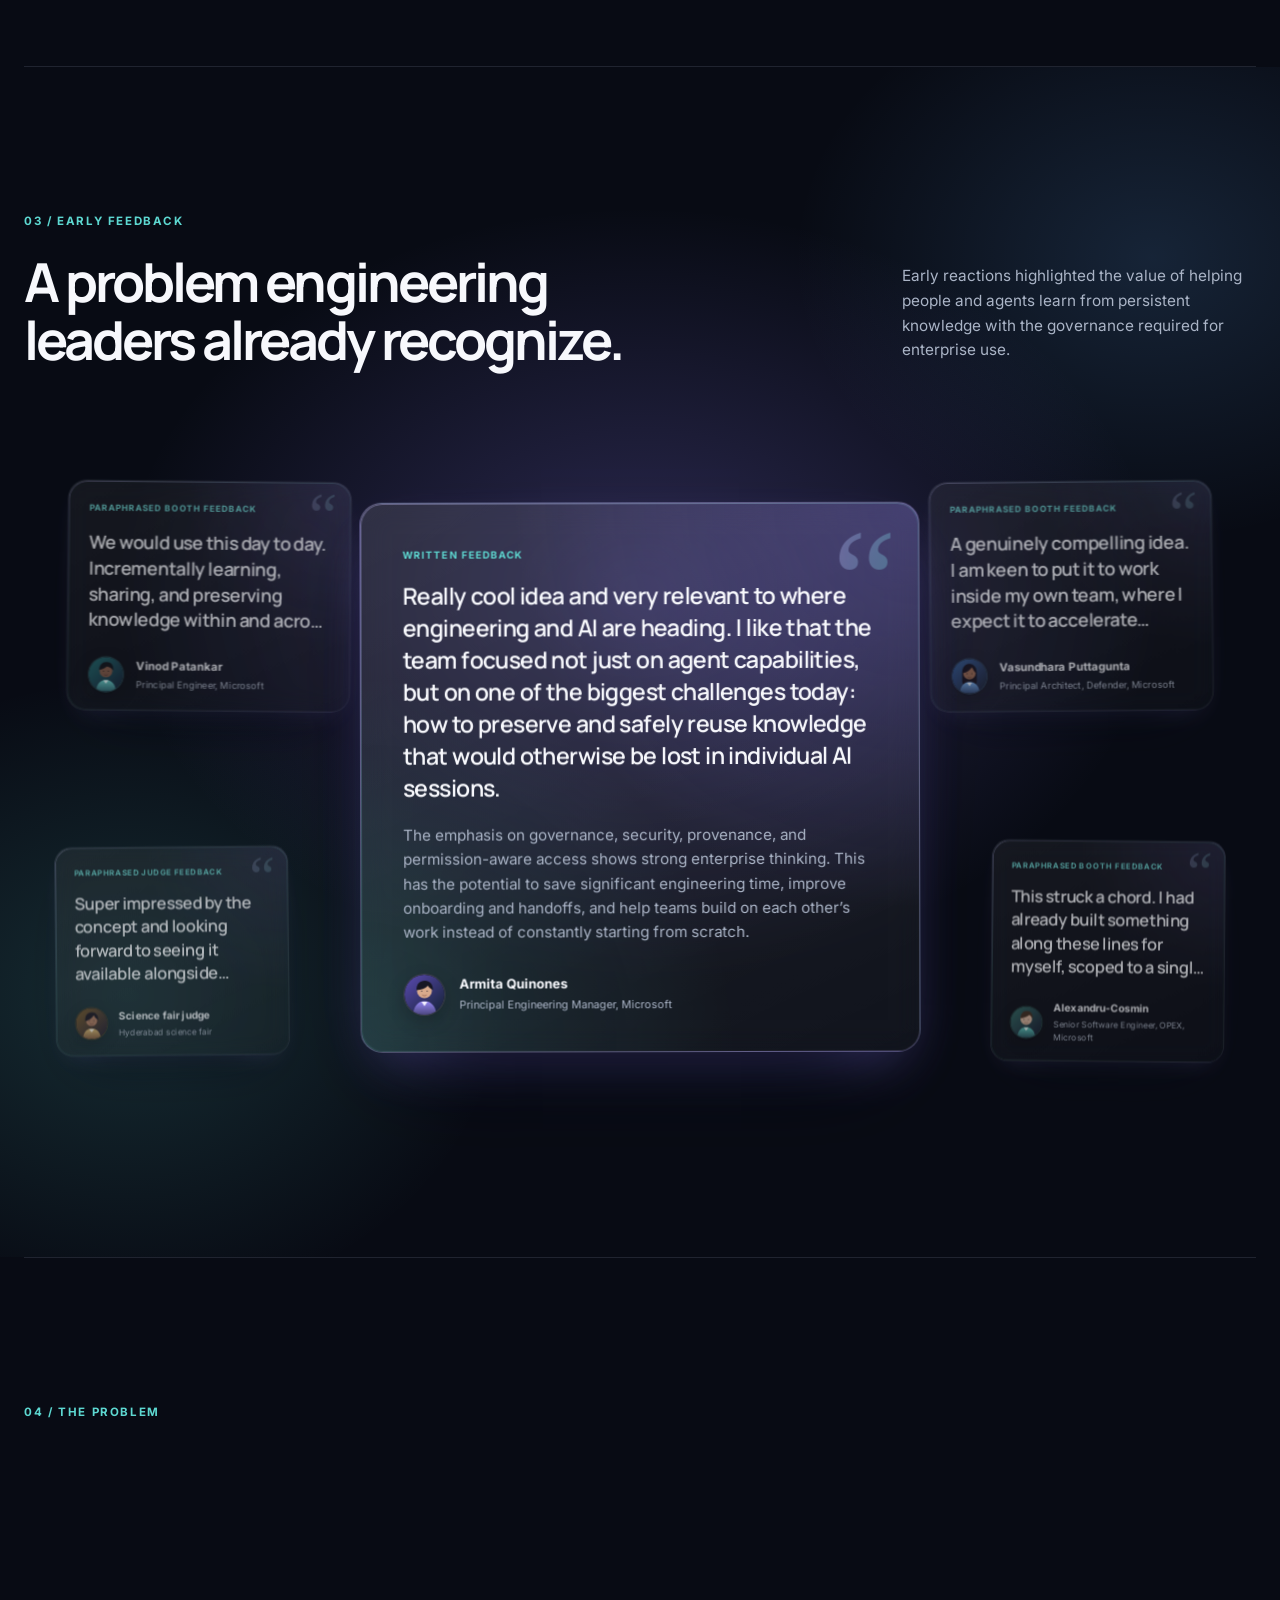
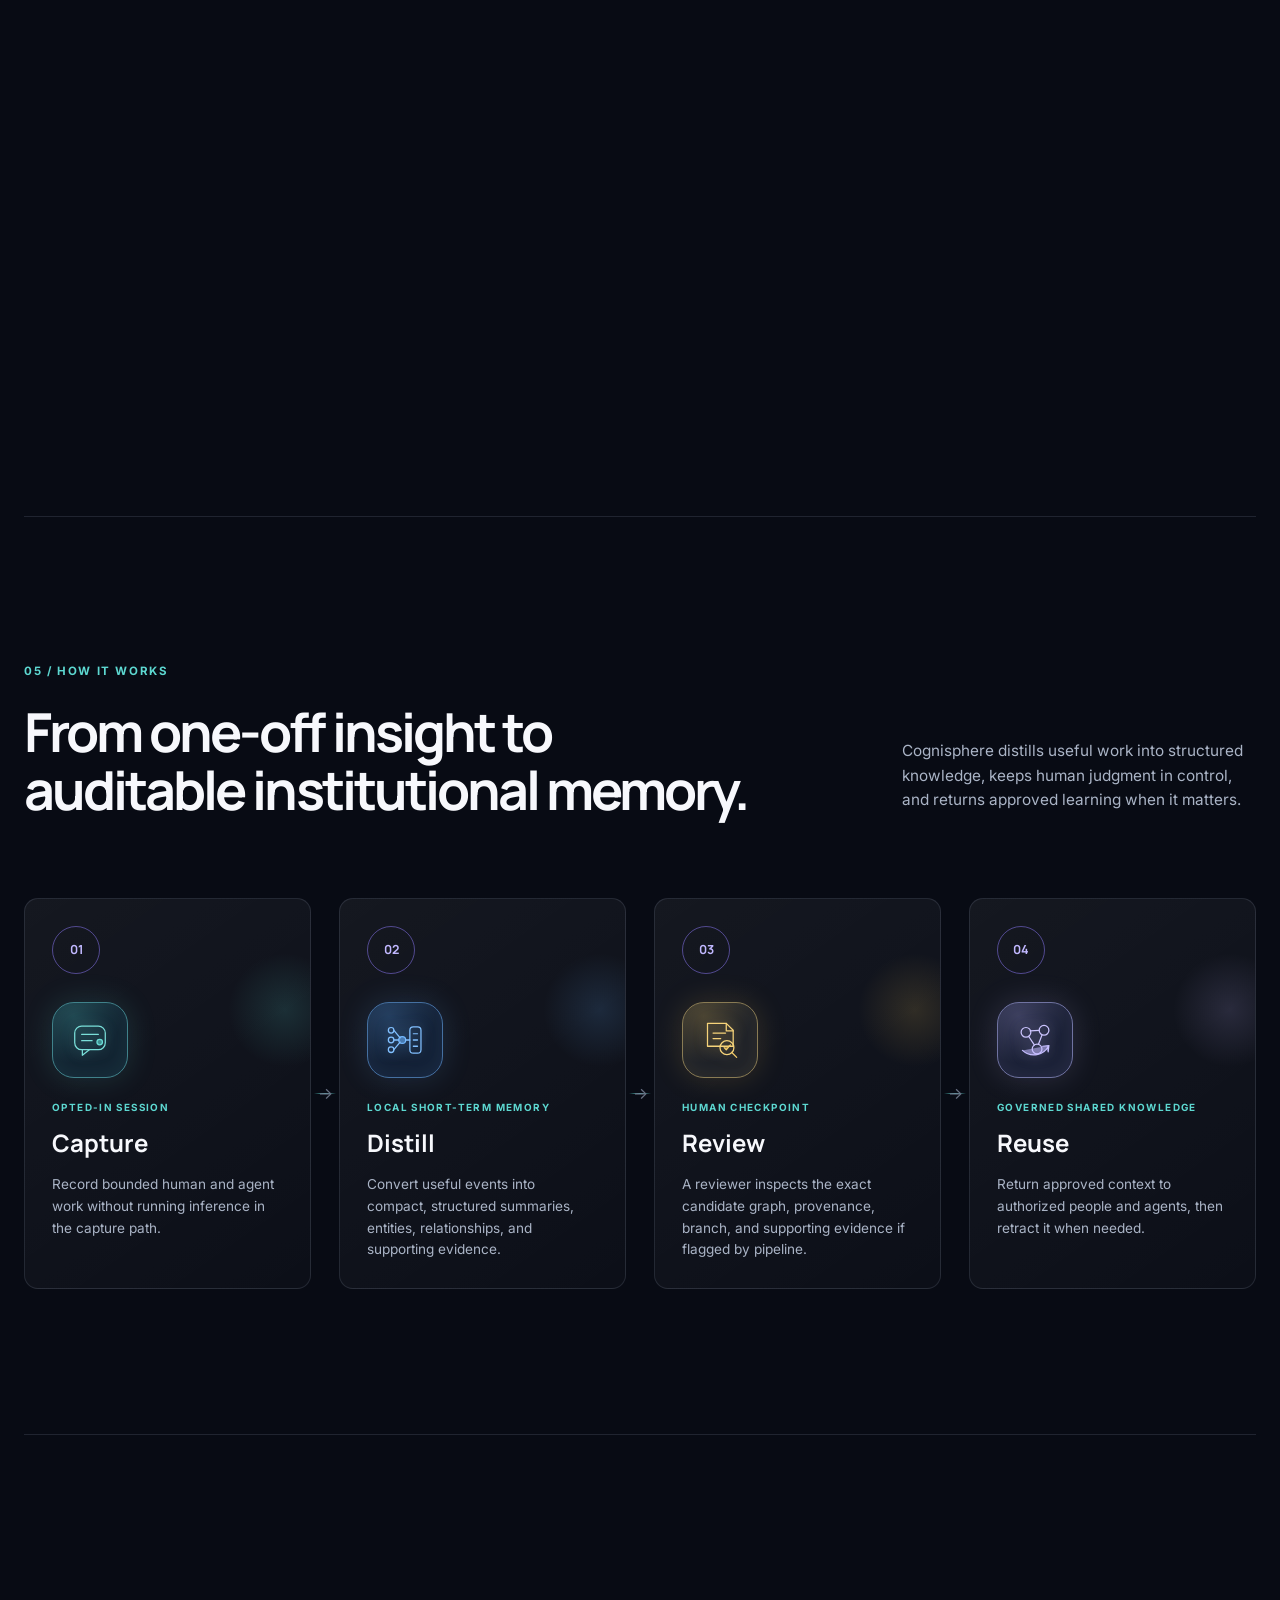
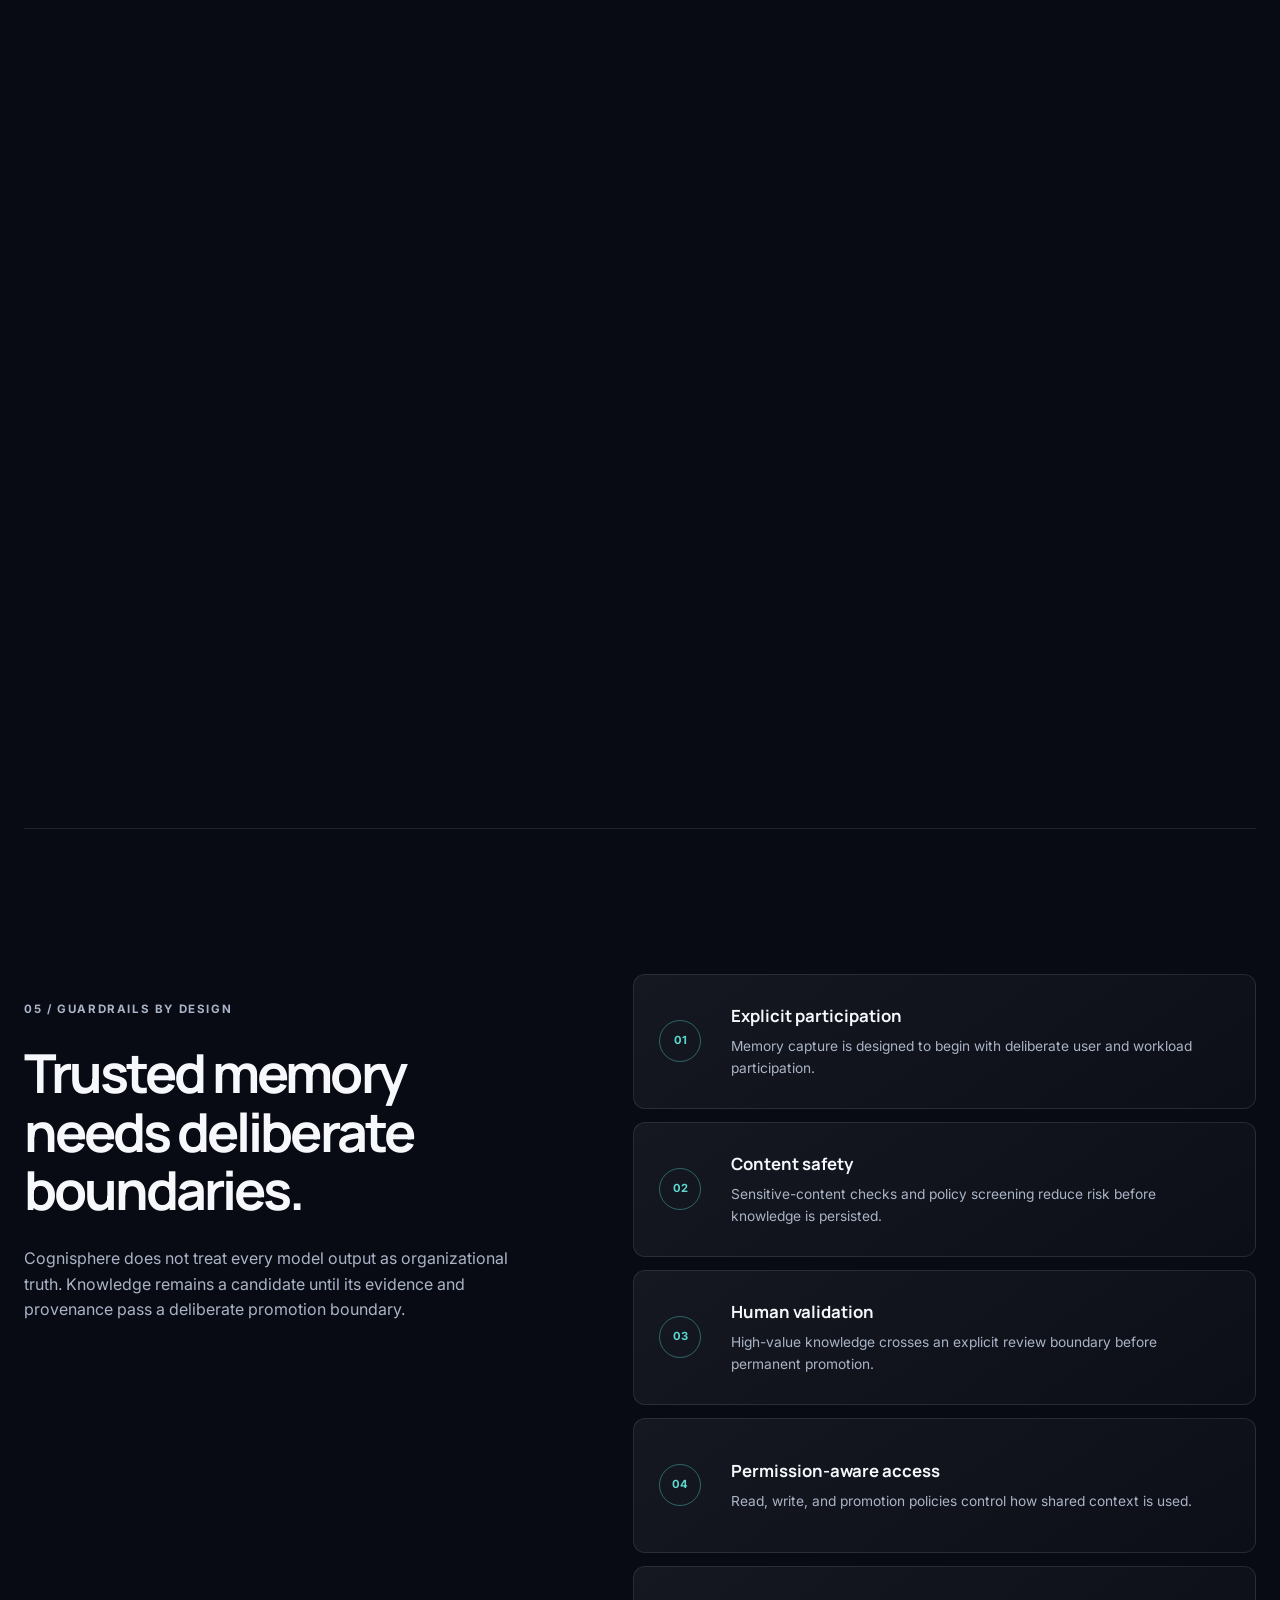
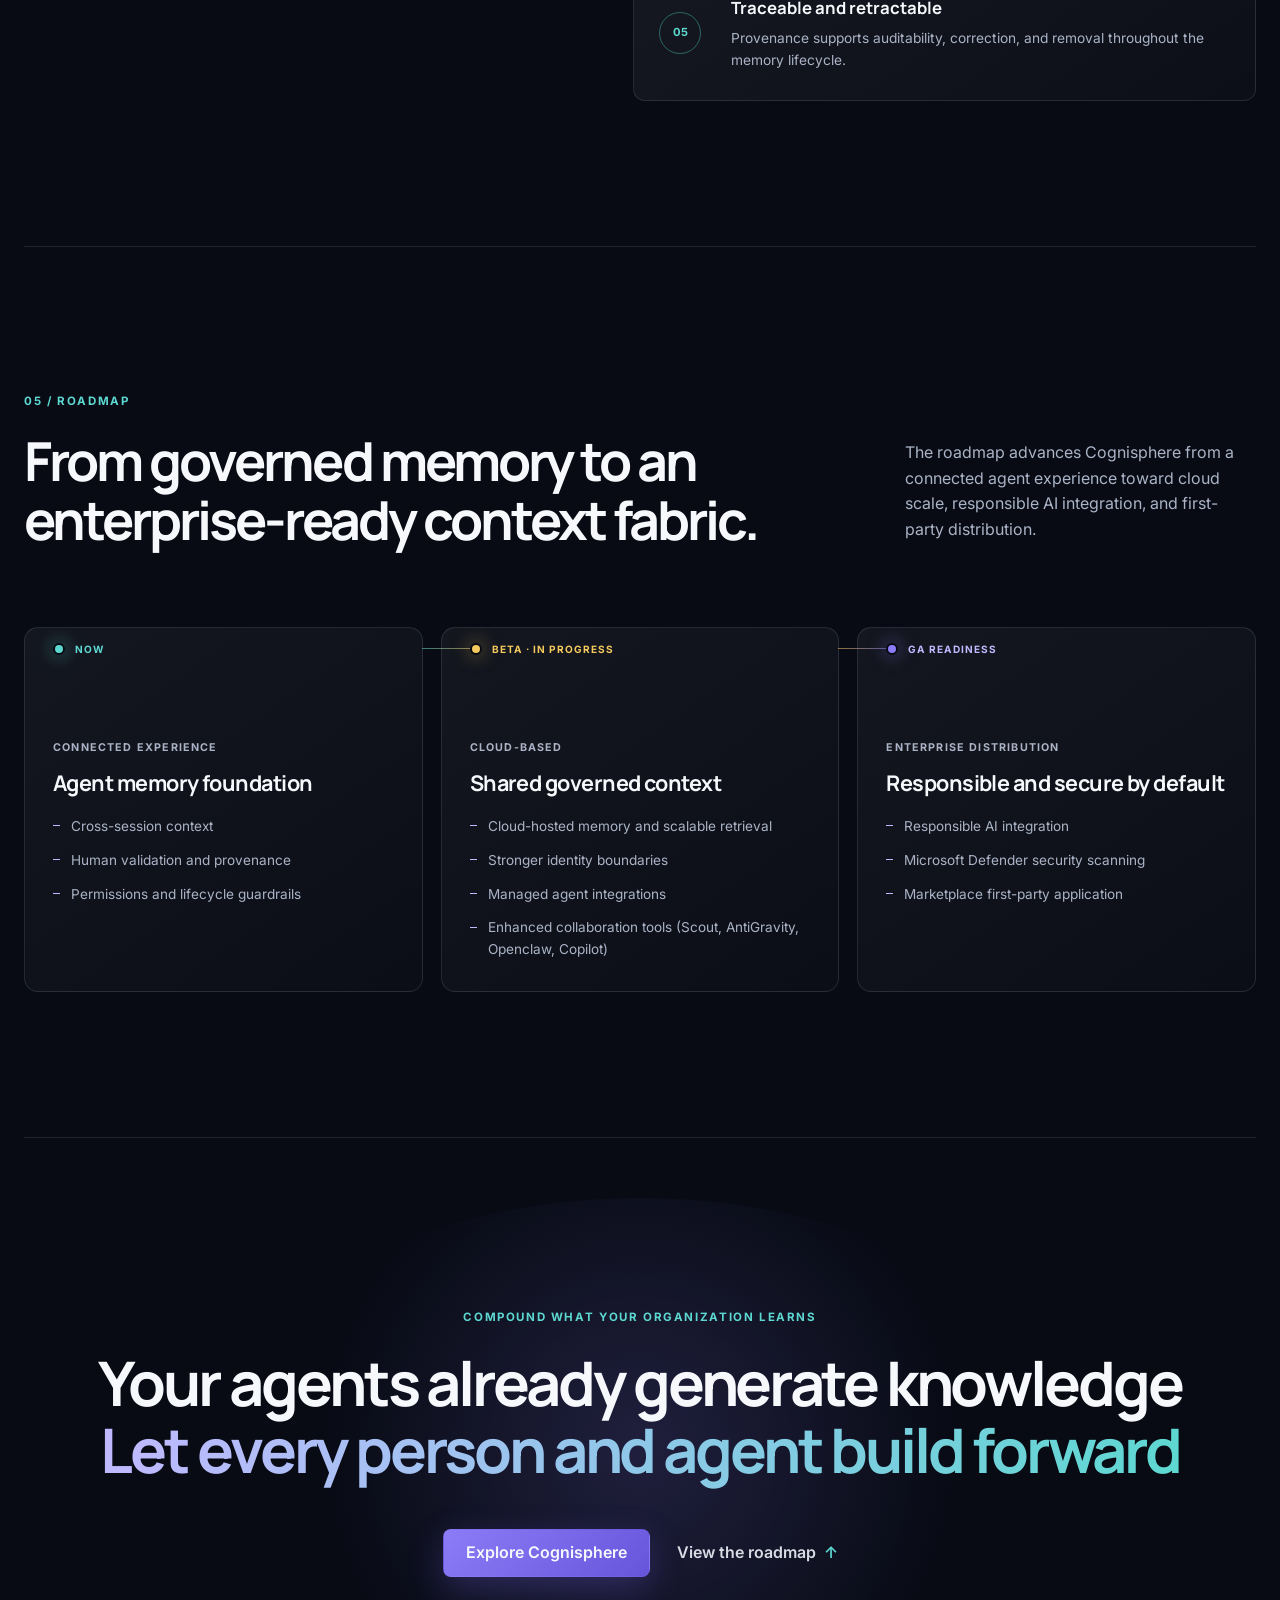
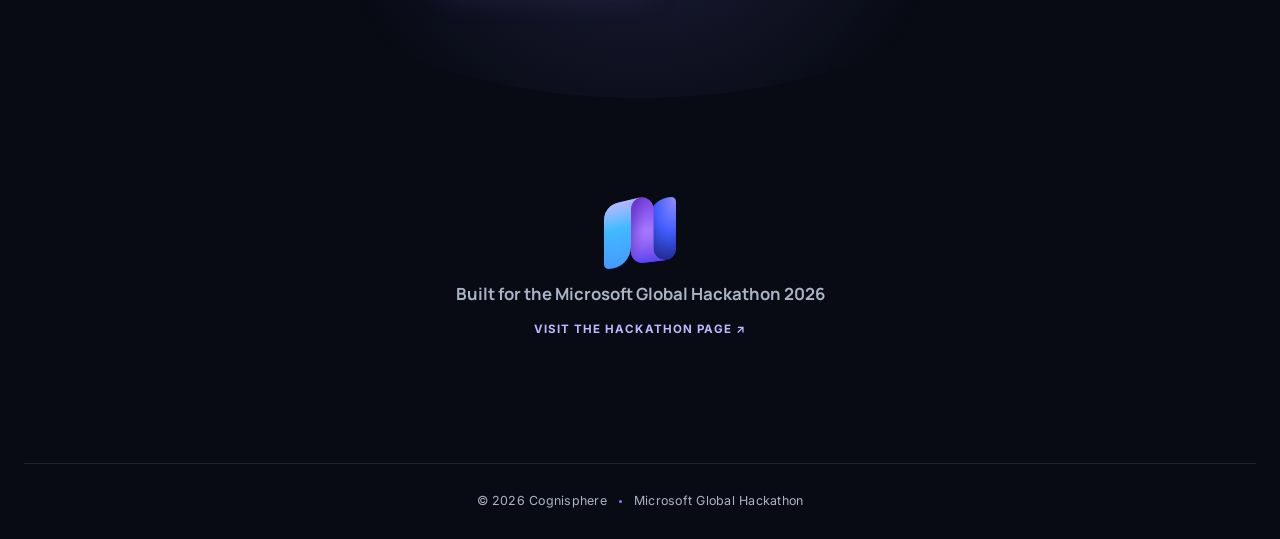
==== commit 3549c130: "Merge pull request #1 from pvmraghunandan/kbiyani/landing Rebuild testimonials as an interactive flo" ====
--- a/docs/index.html
+++ b/docs/index.html
@@ -830,7 +830,7 @@
       <p class="section-index reveal">Compound what your organization learns</p>
       <h2 class="reveal">Your agents already generate knowledge<br><span>Let every person and agent build forward</span></h2>
       <div class="final-actions reveal">
-        <a class="button button-primary" href="https://github.com/pvmraghunandan/csp" target="_blank" rel="noreferrer">Explore Cognisphere</a>
+        <a class="button button-primary" href="https://github.com/ppotti_microsoft/hack2026_cognisphere" target="_blank" rel="noreferrer">Explore Cognisphere</a>
         <a class="text-link" href="#roadmap">View the roadmap <span aria-hidden="true">↑</span></a>
       </div>
     </section>
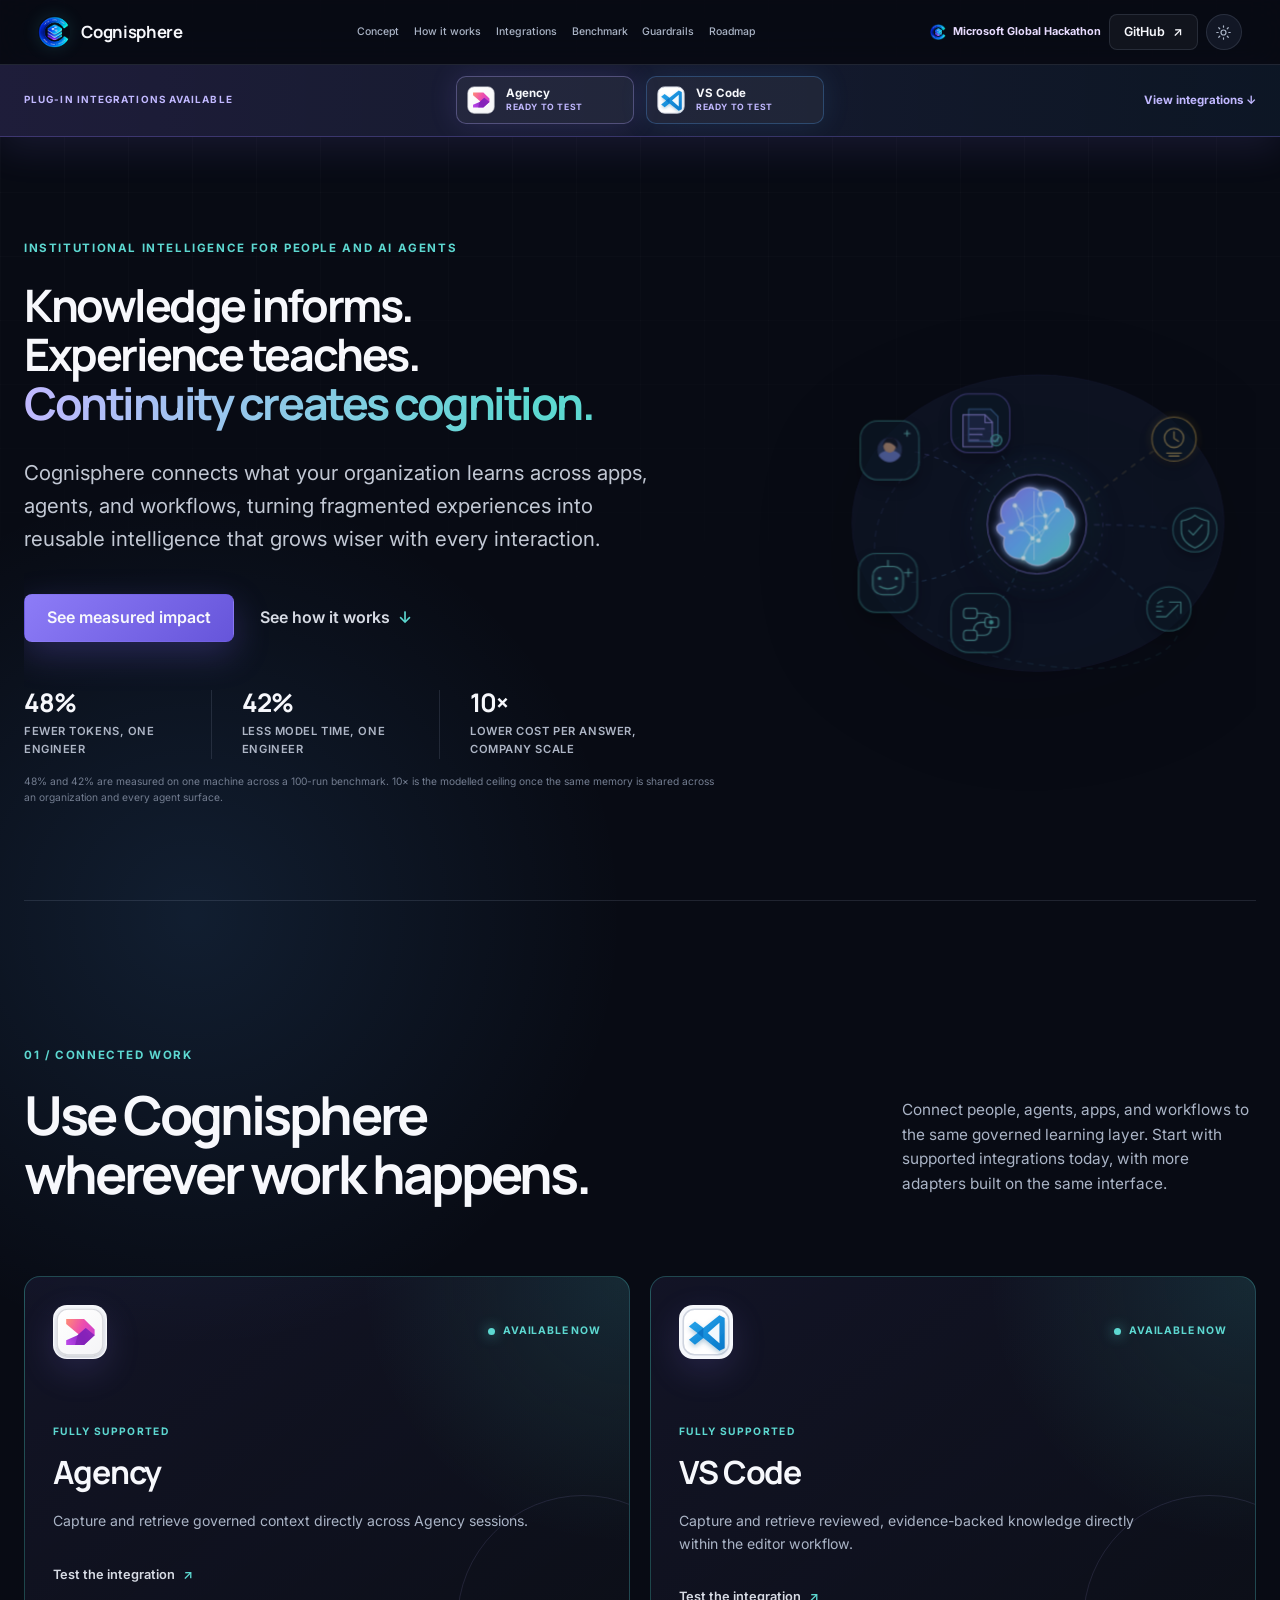
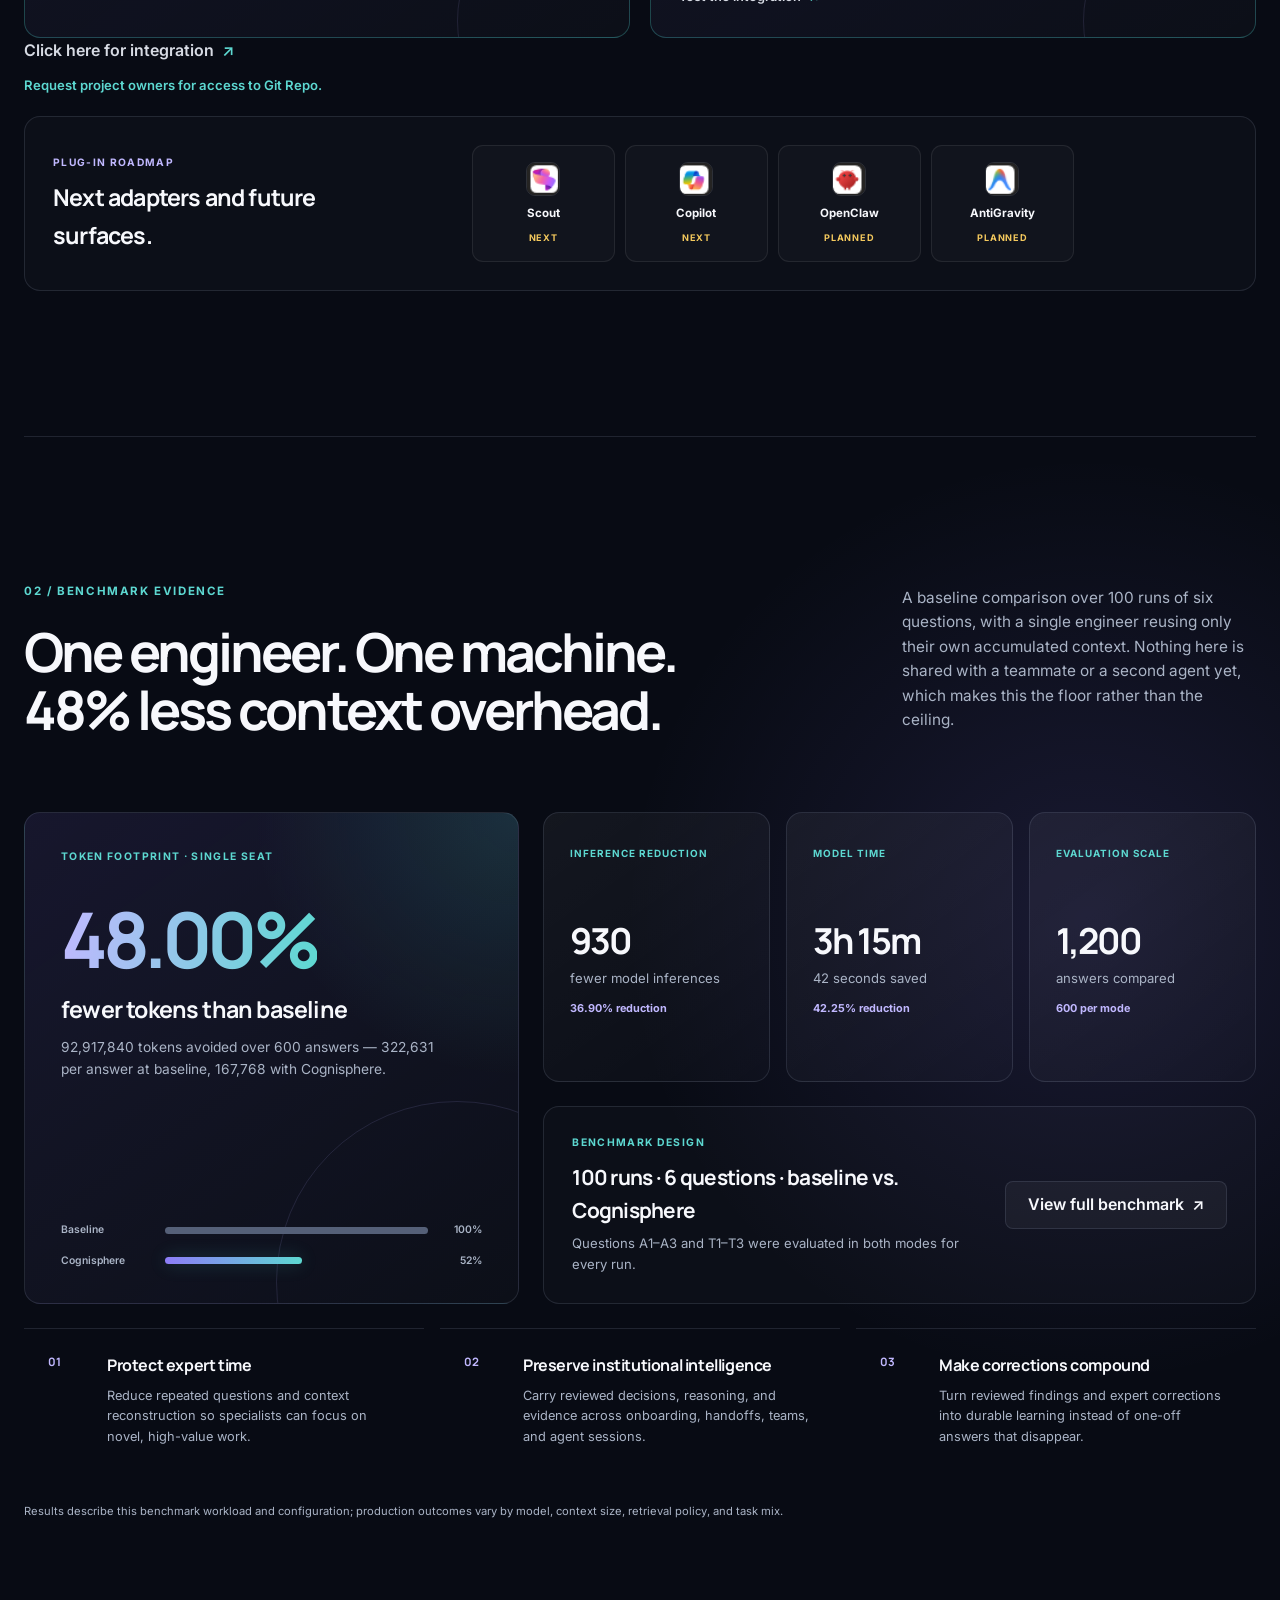
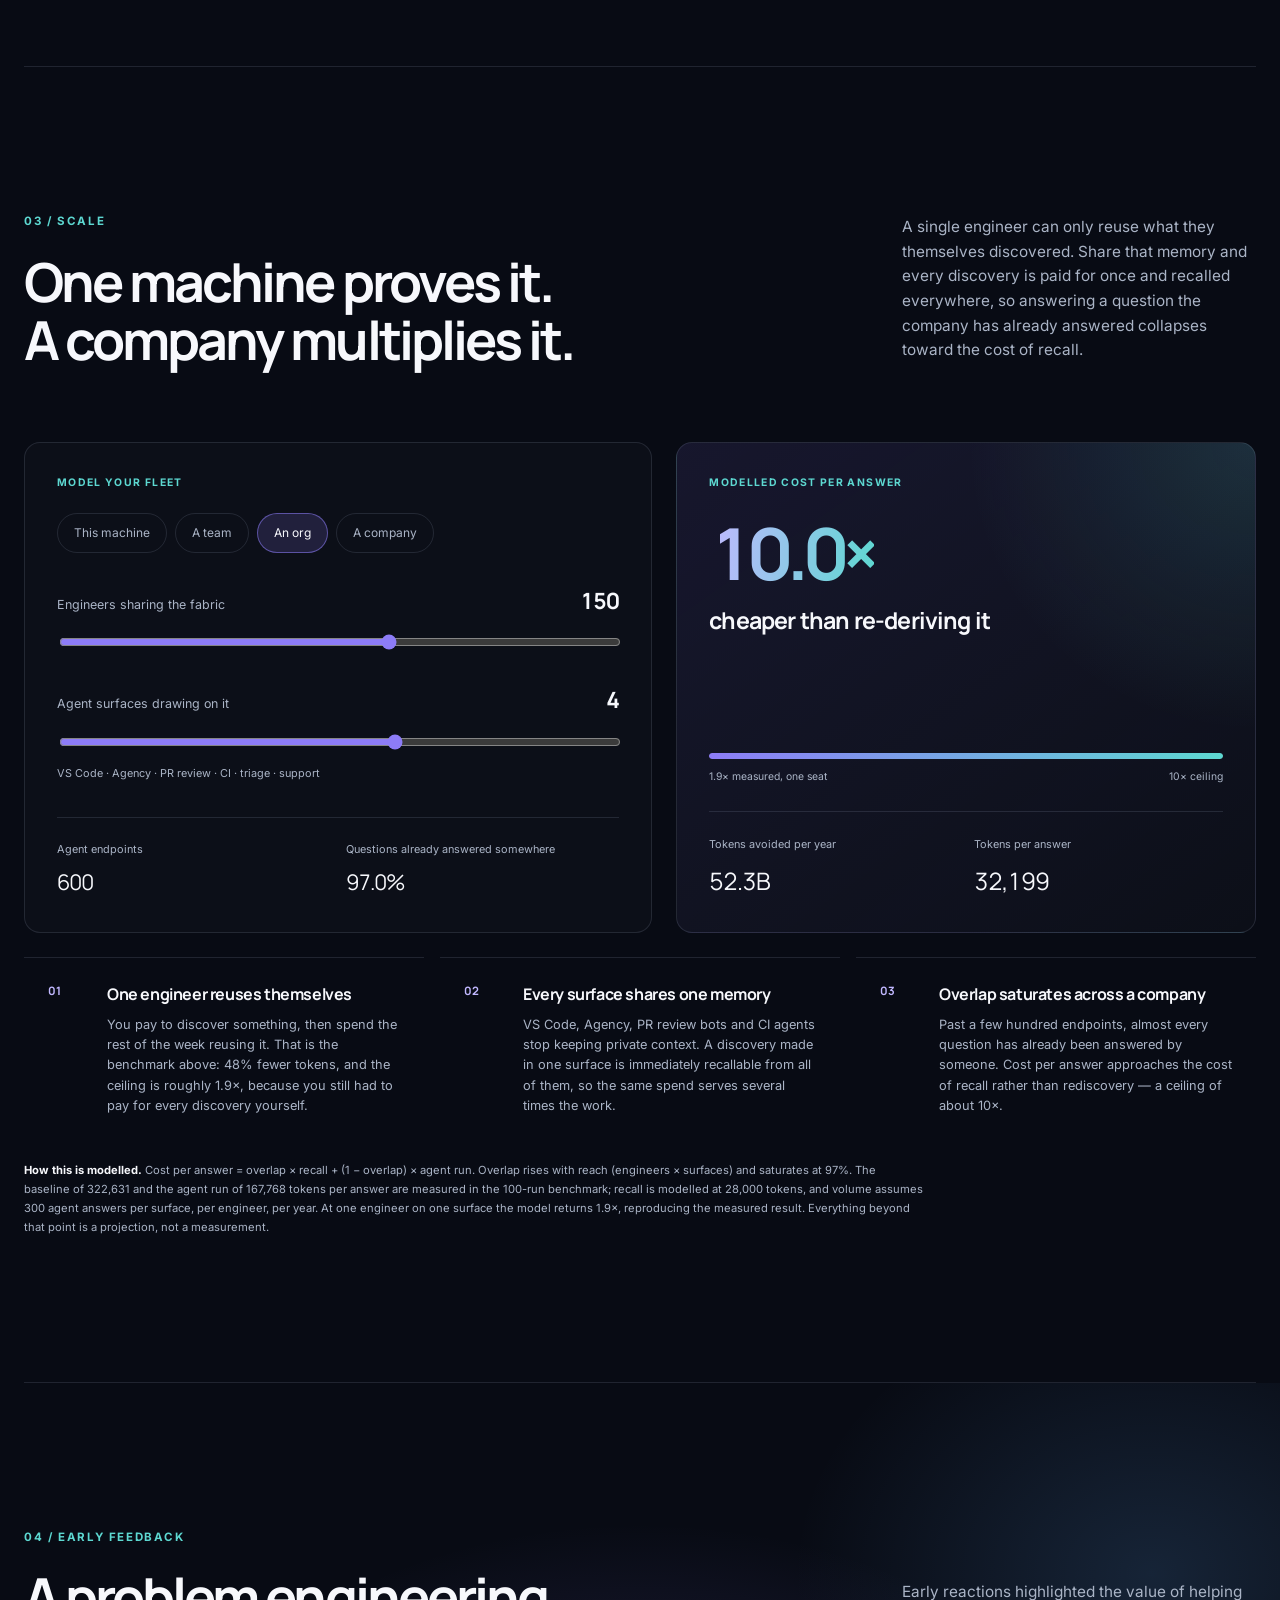
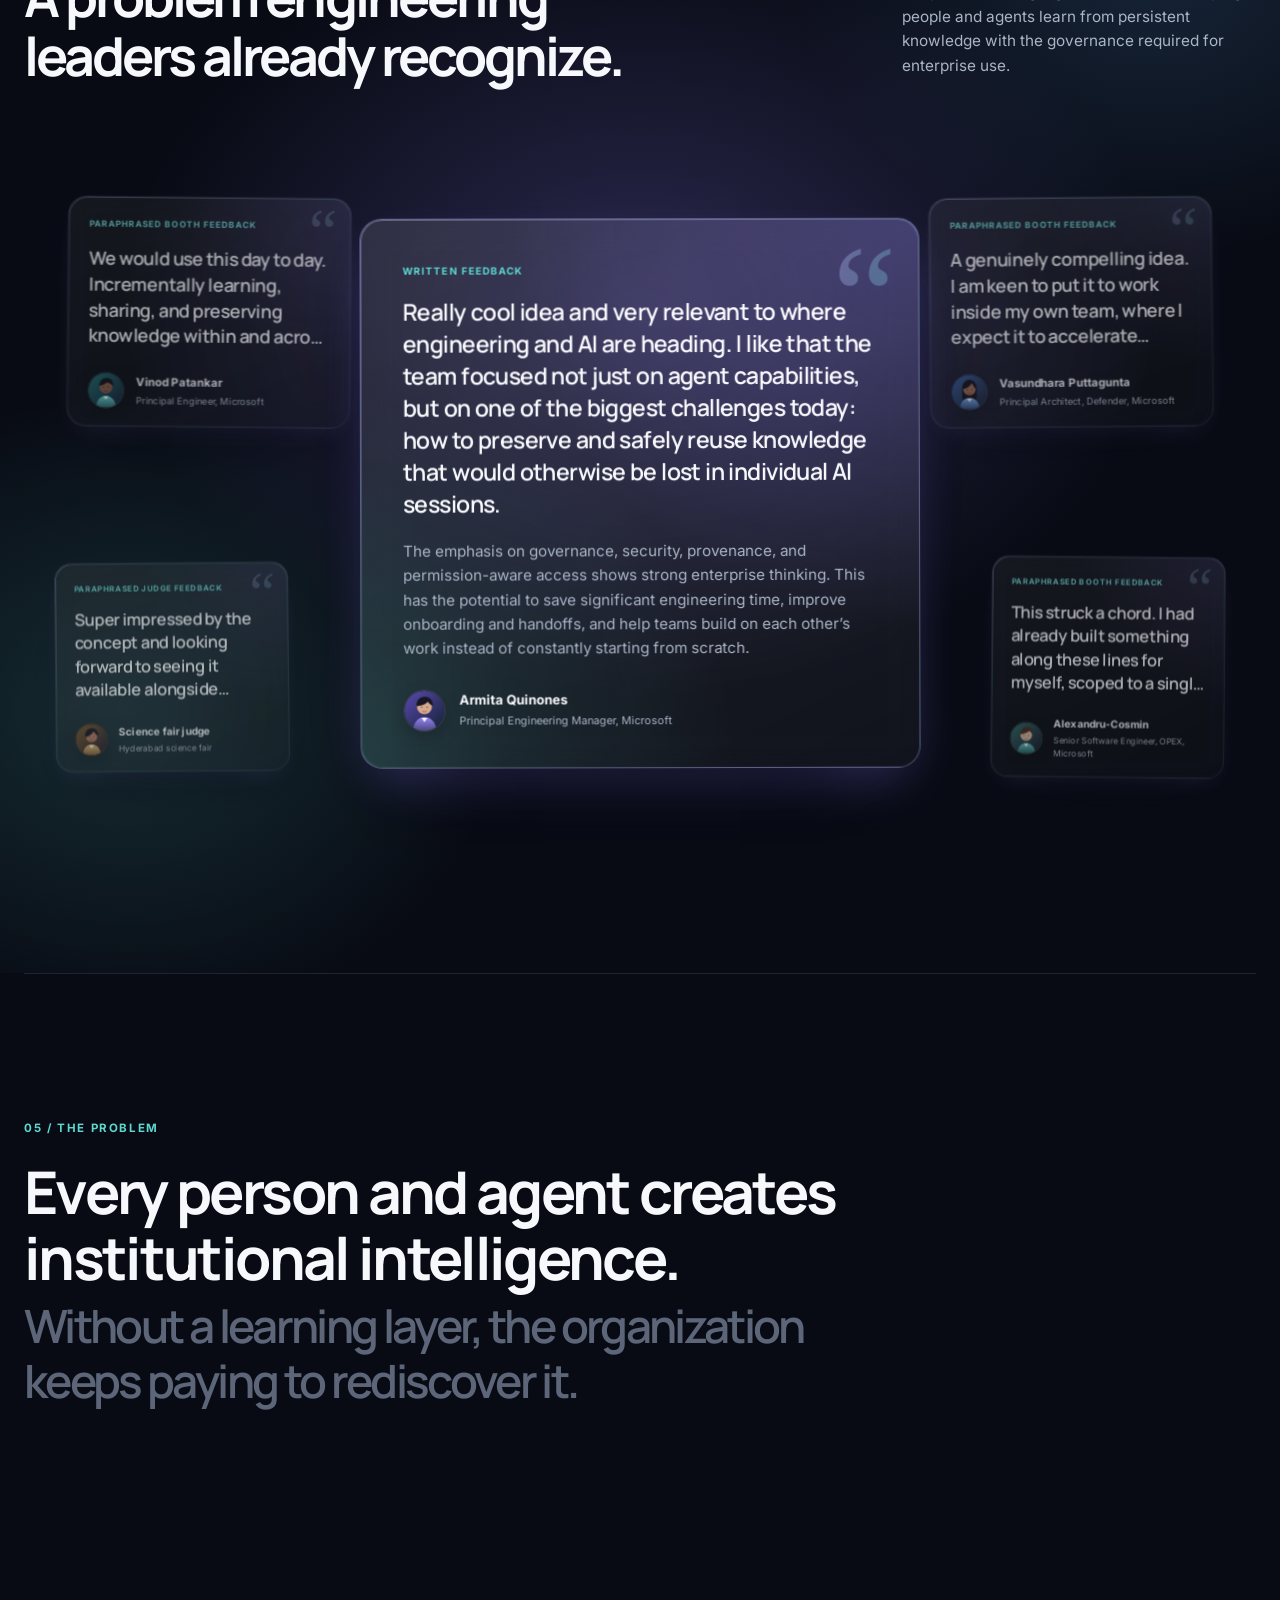
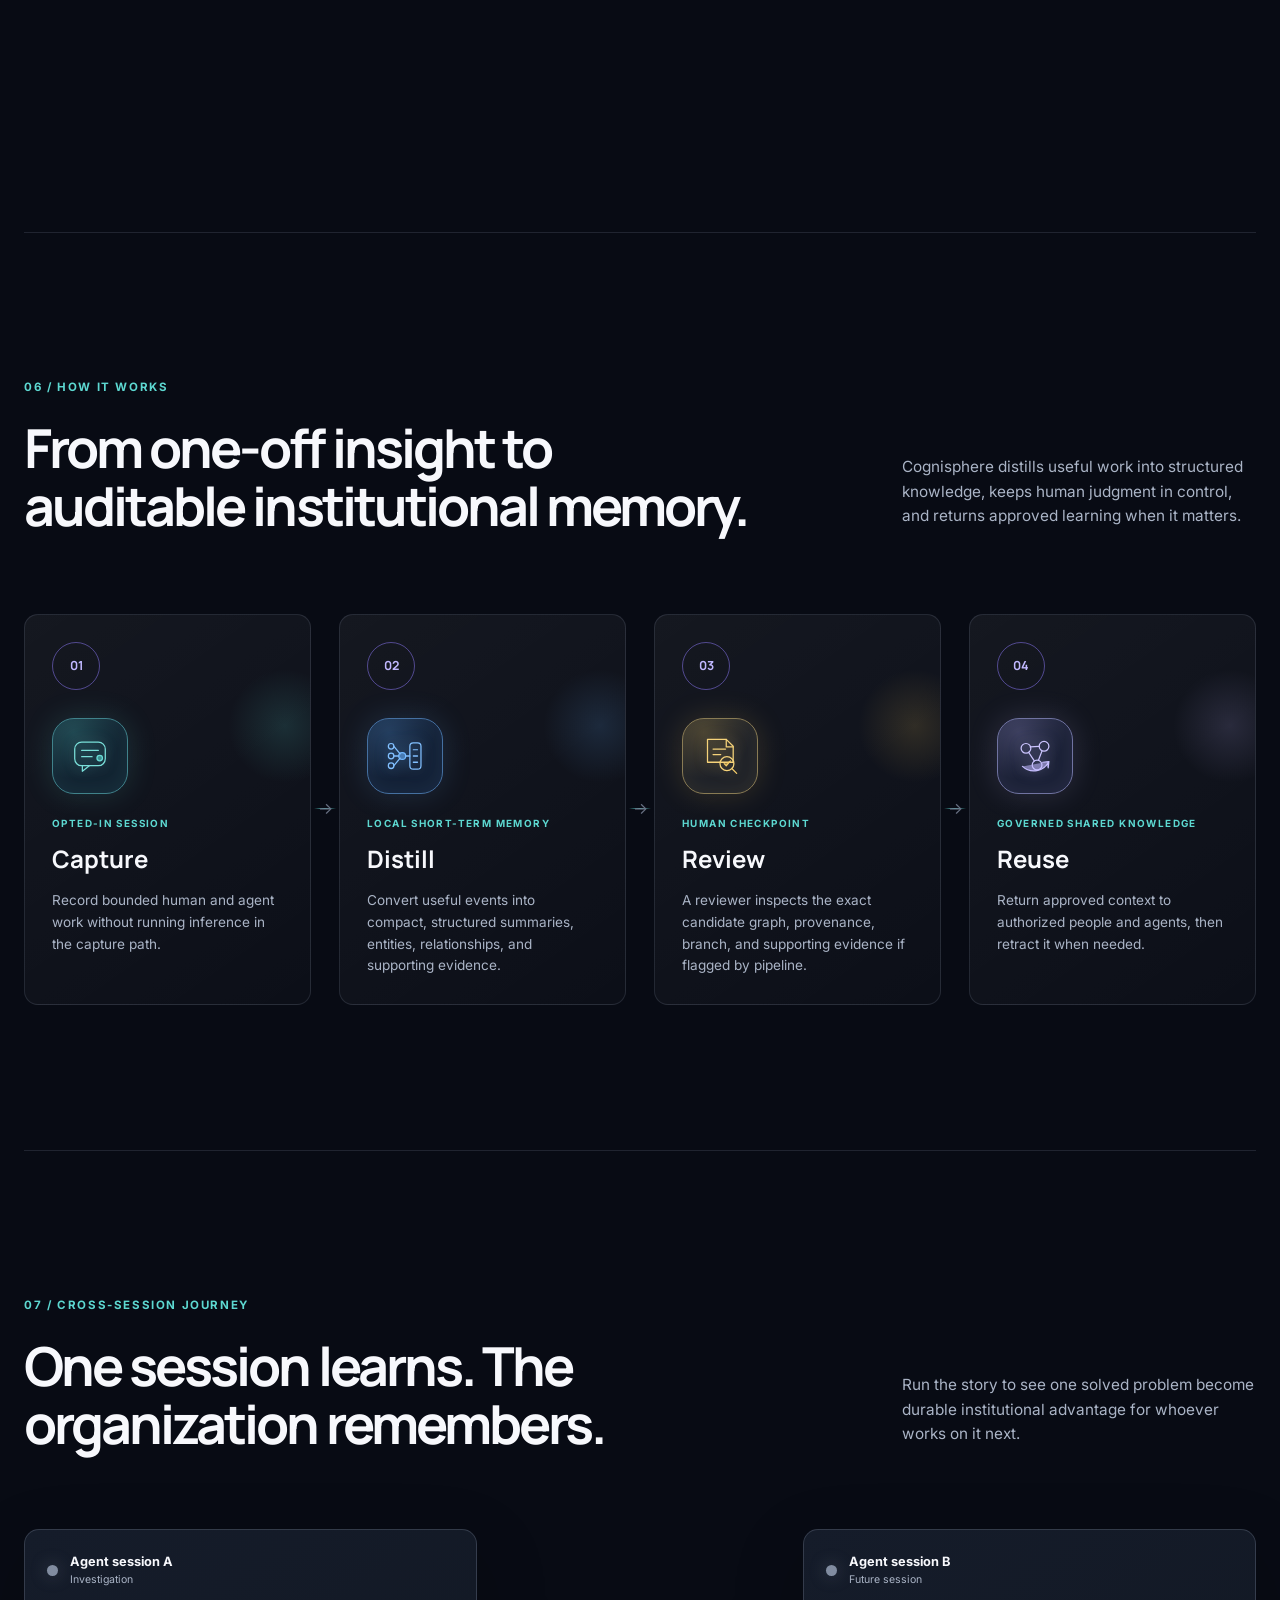
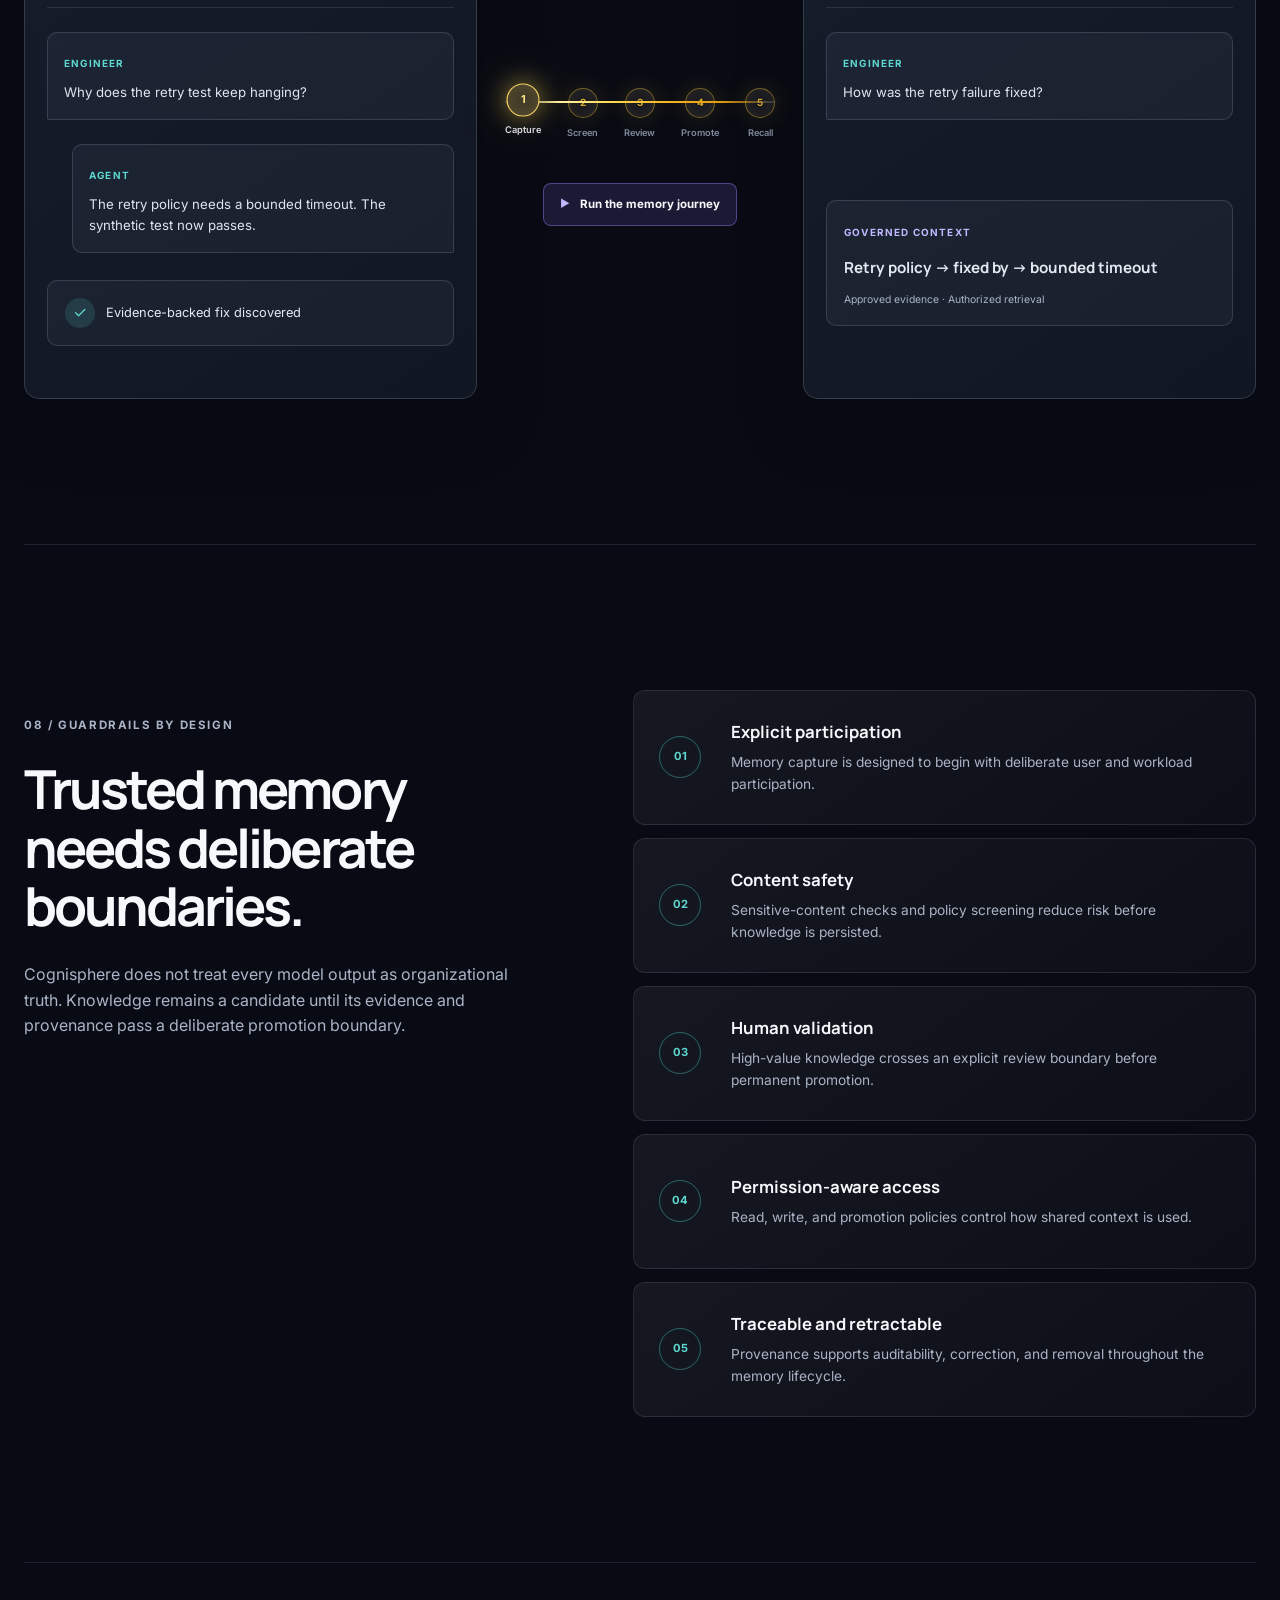
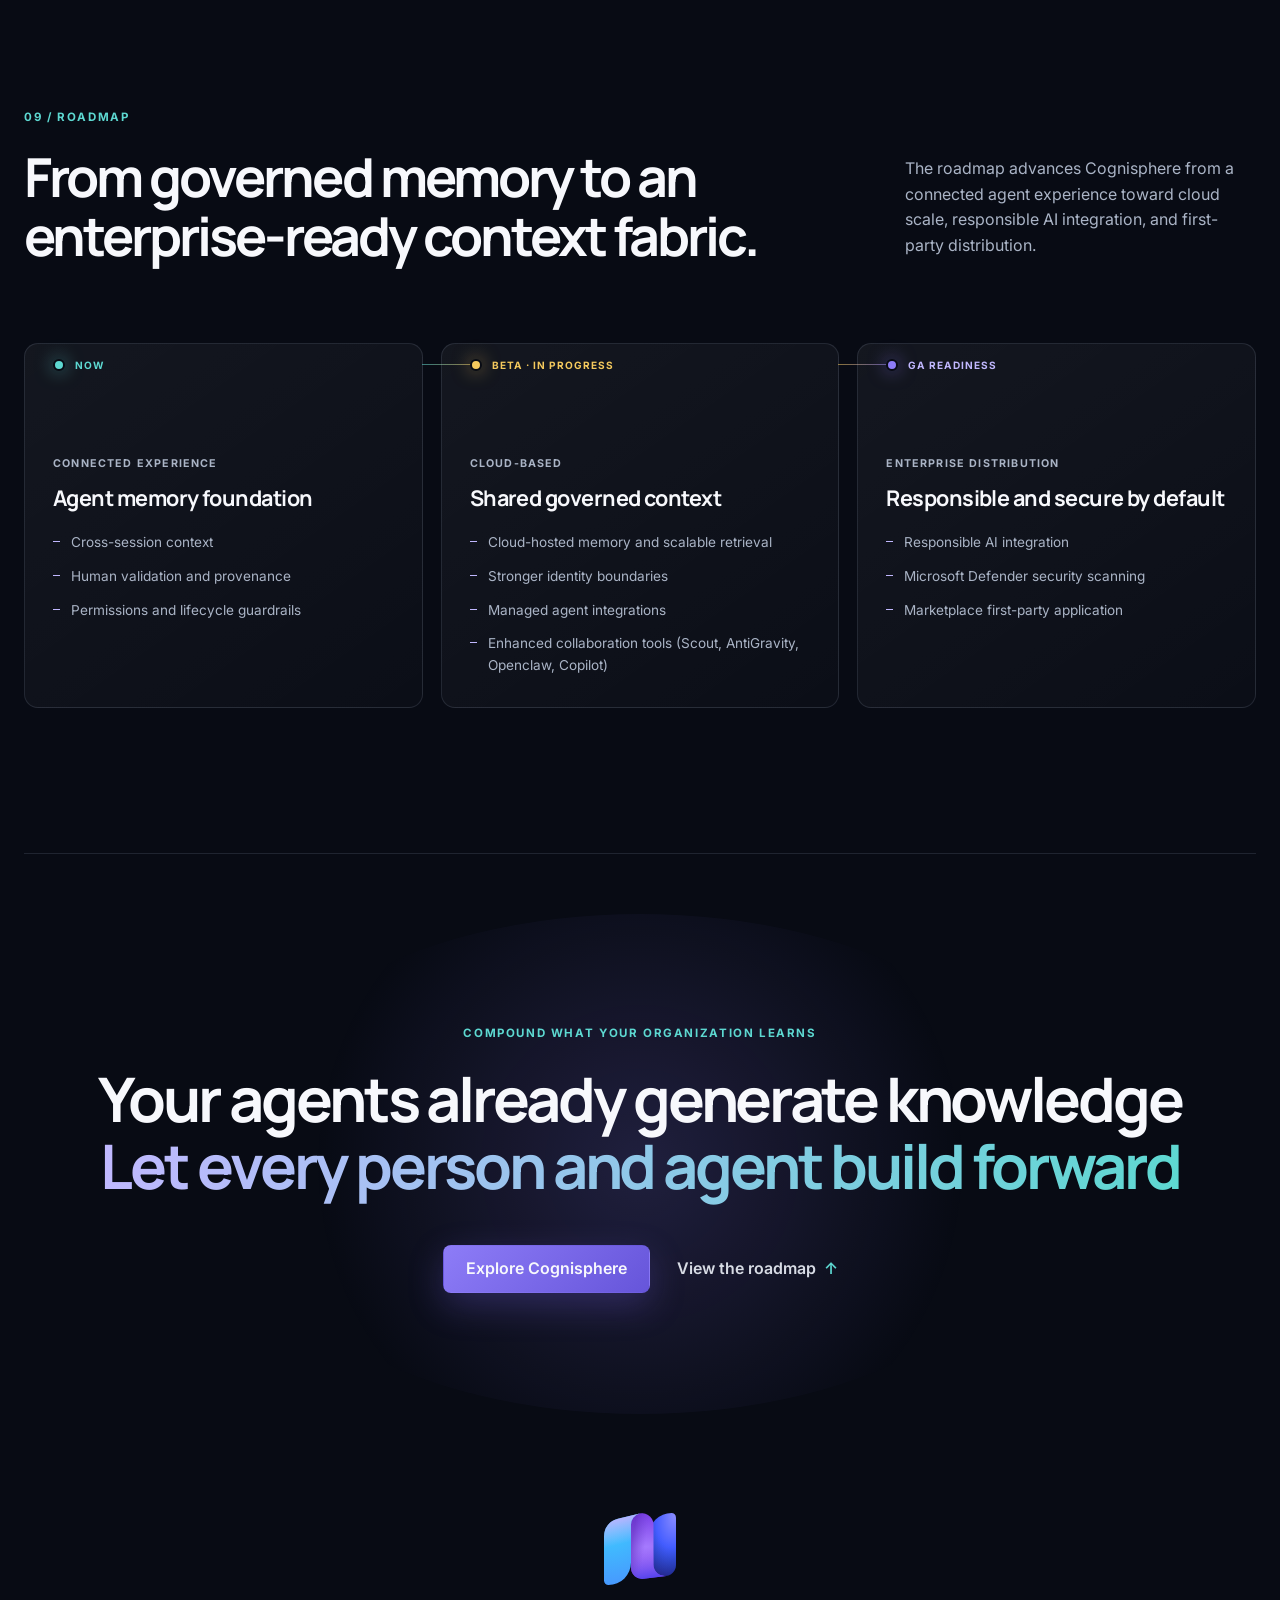
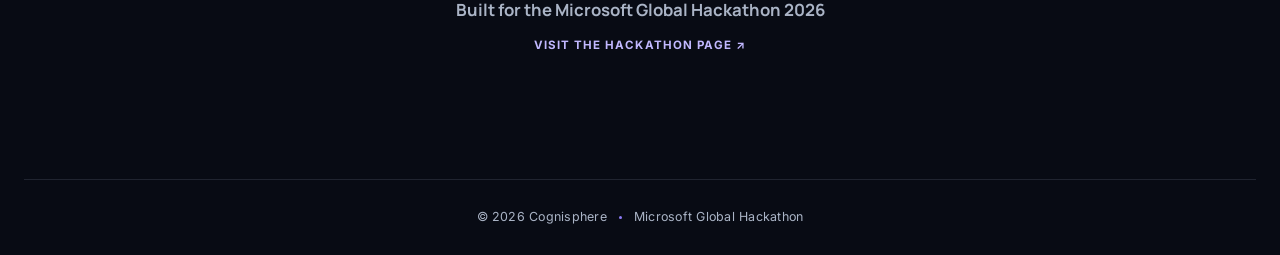
==== commit 2b09baa0: "Separate measured per-seat results from the modelled company-scale 10x The deck claims 10x savings w" ====
--- a/docs/index.html
+++ b/docs/index.html
@@ -23,7 +23,7 @@
   <link rel="preconnect" href="https://fonts.googleapis.com">
   <link rel="preconnect" href="https://fonts.gstatic.com" crossorigin>
   <link href="https://fonts.googleapis.com/css2?family=Inter:wght@400;500;600;700&family=Manrope:wght@500;600;700;800&display=swap" rel="stylesheet">
-  <link rel="stylesheet" href="styles.css?v=60">
+  <link rel="stylesheet" href="styles.css?v=61">
 </head>
 <body>
   <div class="intro-loader" aria-hidden="true">
@@ -51,6 +51,7 @@
       <a href="#flow">How it works</a>
       <a href="#integrations">Integrations</a>
       <a href="#benchmark">Benchmark</a>
+      <a href="#scale">Scale</a>
       <a href="#testimonials">Testimonials</a>
       <a href="#journey">Journey</a>
       <a href="#guardrails">Guardrails</a>
@@ -295,12 +296,16 @@
           <a class="button button-primary" href="#benchmark">See measured impact</a>
           <a class="text-link" href="#flow">See how it works <span aria-hidden="true">↓</span></a>
         </div>
-        <dl class="hero-principles hero-proof reveal" aria-label="Results from the 100-run benchmark">
-          <div><dt>48%</dt><dd>fewer tokens</dd></div>
-          <div><dt>42%</dt><dd>less model time</dd></div>
-          <div><dt>930</dt><dd>inferences avoided</dd></div>
+        <dl class="hero-principles hero-proof reveal" aria-label="Measured single-engineer results and modelled company-scale ceiling">
+          <div><dt>48%</dt><dd>fewer tokens, one engineer</dd></div>
+          <div><dt>42%</dt><dd>less model time, one engineer</dd></div>
+          <div class="hero-proof-scale"><dt>10&#215;</dt><dd>lower cost per answer, company scale</dd></div>
         </dl>
-        <p class="hero-proof-note reveal">Measured across the supplied 100-run benchmark. Results are workload-specific.</p>
+        <p class="hero-proof-note reveal">
+          48% and 42% are measured on one machine across a 100-run benchmark.
+          <a href="#scale">10&#215; is the modelled ceiling</a> once the same memory is shared
+          across an organization and every agent surface.
+        </p>
       </div>
     </section>
 
@@ -365,20 +370,21 @@
       <div class="section-heading reveal">
         <div>
           <p class="section-index">02 / Benchmark evidence</p>
-          <h2>Less context overhead. Measured across 100 runs.</h2>
+          <h2>One engineer. One machine. 48% less context overhead.</h2>
         </div>
         <p>
-          In a baseline comparison spanning six questions per run, Cognisphere reduced
-          repeated model work across the measured workload.
+          A baseline comparison over 100 runs of six questions, with a single engineer reusing
+          only their own accumulated context. Nothing here is shared with a teammate or a second
+          agent yet, which makes this the floor rather than the ceiling.
         </p>
       </div>
 
       <div class="benchmark-summary">
         <article class="benchmark-primary reveal">
-          <p class="benchmark-kicker">Token footprint</p>
+          <p class="benchmark-kicker">Token footprint &middot; single seat</p>
           <strong>48.00%</strong>
           <h3>fewer tokens than baseline</h3>
-          <p>92,917,840 tokens avoided across the measured workload.</p>
+          <p>92,917,840 tokens avoided over 600 answers &mdash; 322,631 per answer at baseline, 167,768 with Cognisphere.</p>
           <div class="benchmark-bars" aria-label="Baseline token usage 100 percent; Cognisphere token usage 52 percent">
             <div>
               <span>Baseline</span>
@@ -459,12 +465,136 @@
       </p>
     </section>
 
+    <section id="scale" class="scale-section section-shell">
+      <div class="section-heading reveal">
+        <div>
+          <p class="section-index">03 / Scale</p>
+          <h2>One machine proves it. A company multiplies it.</h2>
+        </div>
+        <p>
+          A single engineer can only reuse what they themselves discovered. Share that memory and
+          every discovery is paid for once and recalled everywhere, so answering a question the
+          company has already answered collapses toward the cost of recall.
+        </p>
+      </div>
+
+      <div class="scale-model reveal">
+        <div class="scale-panel">
+          <p class="benchmark-kicker">Model your fleet</p>
+
+          <div class="scale-presets" role="group" aria-label="Fleet presets">
+            <button type="button" data-scale-preset="1,1">This machine</button>
+            <button type="button" data-scale-preset="12,3">A team</button>
+            <button type="button" data-scale-preset="150,4">An org</button>
+            <button type="button" data-scale-preset="5000,6">A company</button>
+          </div>
+
+          <div class="scale-field">
+            <label for="scale-people">Engineers sharing the fabric</label>
+            <output id="scale-people-value" for="scale-people">150</output>
+            <input id="scale-people" type="range" min="0" max="100" value="59" step="1">
+          </div>
+
+          <div class="scale-field">
+            <label for="scale-surfaces">Agent surfaces drawing on it</label>
+            <output id="scale-surfaces-value" for="scale-surfaces">4</output>
+            <input id="scale-surfaces" type="range" min="1" max="6" value="4" step="1">
+            <p class="scale-hint">VS Code &middot; Agency &middot; PR review &middot; CI &middot; triage &middot; support</p>
+          </div>
+
+          <dl class="scale-derived">
+            <div>
+              <dt>Agent endpoints</dt>
+              <dd data-scale-reach>600</dd>
+            </div>
+            <div>
+              <dt>Questions already answered somewhere</dt>
+              <dd data-scale-overlap>97.0%</dd>
+            </div>
+          </dl>
+        </div>
+
+        <div class="scale-result">
+          <p class="benchmark-kicker">Modelled cost per answer</p>
+          <strong><span data-scale-multiplier>10.0</span>&#215;</strong>
+          <h3>cheaper than re-deriving it</h3>
+
+          <div class="scale-gauge">
+            <div class="scale-gauge-track">
+              <i data-scale-gauge style="--scale-fill: 100%"></i>
+            </div>
+            <div class="scale-gauge-legend">
+              <span>1.9&#215; measured, one seat</span>
+              <span>10&#215; ceiling</span>
+            </div>
+          </div>
+
+          <dl class="scale-outcomes">
+            <div>
+              <dt>Tokens avoided per year</dt>
+              <dd data-scale-tokens>52.3B</dd>
+            </div>
+            <div>
+              <dt>Tokens per answer</dt>
+              <dd data-scale-cost>32,199</dd>
+            </div>
+          </dl>
+        </div>
+      </div>
+
+      <div class="scale-ladder">
+        <article class="reveal">
+          <span>01</span>
+          <div>
+            <h3>One engineer reuses themselves</h3>
+            <p>
+              You pay to discover something, then spend the rest of the week reusing it. That is the
+              benchmark above: 48% fewer tokens, and the ceiling is roughly 1.9&#215;, because you still
+              had to pay for every discovery yourself.
+            </p>
+          </div>
+        </article>
+        <article class="reveal">
+          <span>02</span>
+          <div>
+            <h3>Every surface shares one memory</h3>
+            <p>
+              VS Code, Agency, PR review bots and CI agents stop keeping private context. A discovery
+              made in one surface is immediately recallable from all of them, so the same spend serves
+              several times the work.
+            </p>
+          </div>
+        </article>
+        <article class="reveal">
+          <span>03</span>
+          <div>
+            <h3>Overlap saturates across a company</h3>
+            <p>
+              Past a few hundred endpoints, almost every question has already been answered by someone.
+              Cost per answer approaches the cost of recall rather than rediscovery &mdash; a ceiling of
+              about 10&#215;.
+            </p>
+          </div>
+        </article>
+      </div>
+
+      <p class="scale-note reveal">
+        <strong>How this is modelled.</strong>
+        Cost per answer = overlap &#215; recall + (1 &minus; overlap) &#215; agent run. Overlap rises with
+        reach (engineers &#215; surfaces) and saturates at 97%. The baseline of 322,631 and the agent run of
+        167,768 tokens per answer are measured in the 100-run benchmark; recall is modelled at 28,000
+        tokens, and volume assumes 300 agent answers per surface, per engineer, per year. At one engineer
+        on one surface the model returns 1.9&#215;, reproducing the measured result. Everything beyond that
+        point is a projection, not a measurement.
+      </p>
+    </section>
+
     <section id="testimonials" class="testimonials-section section-shell">
       <div class="testimonials-aurora" aria-hidden="true"></div>
 
       <div class="section-heading reveal">
         <div>
-          <p class="section-index">03 / Early feedback</p>
+          <p class="section-index">04 / Early feedback</p>
           <h2>A problem engineering leaders already recognize.</h2>
         </div>
         <p>
@@ -587,7 +717,7 @@
     </section>
 
     <section id="concept" class="statement-section section-shell">
-      <p class="section-index">04 / The problem</p>
+      <p class="section-index">05 / The problem</p>
       <div class="statement reveal">
         <p>Every person and agent creates institutional intelligence.</p>
         <p class="muted">Without a learning layer, the organization keeps paying to rediscover it.</p>
@@ -614,7 +744,7 @@
     <section id="flow" class="flow-section section-shell">
       <div class="section-heading reveal">
         <div>
-          <p class="section-index">05 / How it works</p>
+          <p class="section-index">06 / How it works</p>
           <h2>From one-off insight to auditable institutional memory.</h2>
         </div>
         <p>Cognisphere distills useful work into structured knowledge, keeps human judgment in control, and returns approved learning when it matters.</p>
@@ -688,7 +818,7 @@
     <section id="journey" class="journey-section section-shell">
       <div class="section-heading reveal">
         <div>
-          <p class="section-index">06 / Cross-session journey</p>
+          <p class="section-index">07 / Cross-session journey</p>
           <h2>One session learns. The organization remembers.</h2>
         </div>
         <p>Run the story to see one solved problem become durable institutional advantage for whoever works on it next.</p>
@@ -749,7 +879,7 @@
 
     <section id="guardrails" class="governance-section section-shell">
       <div class="governance-copy reveal">
-        <p class="section-index">05 / Guardrails by design</p>
+        <p class="section-index">08 / Guardrails by design</p>
         <h2>Trusted memory needs deliberate boundaries.</h2>
         <p>
           Cognisphere does not treat every model output as organizational truth. Knowledge remains a
@@ -782,7 +912,7 @@
     </section>
 
    <section id="roadmap" class="roadmap-section section-shell">
-      <p class="section-index">05 / Roadmap</p>
+      <p class="section-index">09 / Roadmap</p>
       <div class="roadmap-statement reveal">
         <h2>From governed memory to an enterprise-ready context fabric.</h2>
         <p>
@@ -848,7 +978,7 @@
     <p class="copyright"><span>© 2026 Cognisphere</span><span class="footer-divider" aria-hidden="true"></span><span>Microsoft Global Hackathon</span></p>
   </footer>
 
-  <script src="script.js?v=20"></script>
+  <script src="script.js?v=21"></script>
 </body>
 </html>
 <!--xxxxxxxxxxxxxxxxxxxxxxxxxxxxxxxx-->
--- a/docs/styles.css
+++ b/docs/styles.css
@@ -957,6 +957,255 @@
 .benchmark-disclaimer {
   margin: 20px 0 0;
   font-size: 0.7rem;
+}
+
+/* --- Scale model -------------------------------------------------------- */
+
+.scale-section {
+  border-top: 1px solid var(--line);
+}
+
+.scale-model {
+  display: grid;
+  grid-template-columns: minmax(0, 1.04fr) minmax(360px, 0.96fr);
+  gap: 24px;
+  margin-top: 72px;
+}
+
+.scale-panel,
+.scale-result {
+  border: 1px solid var(--line);
+  border-radius: 16px;
+  padding: 32px;
+}
+
+.scale-panel {
+  background: rgba(255, 255, 255, 0.018);
+}
+
+.scale-presets {
+  display: flex;
+  flex-wrap: wrap;
+  gap: 8px;
+  margin-top: 22px;
+}
+
+.scale-presets button {
+  padding: 9px 16px;
+  border: 1px solid var(--line);
+  border-radius: 999px;
+  background: transparent;
+  color: var(--muted);
+  font: inherit;
+  font-size: 0.75rem;
+  cursor: pointer;
+  transition:
+    color 200ms ease,
+    border-color 200ms ease,
+    background-color 200ms ease;
+}
+
+.scale-presets button:hover {
+  color: var(--text);
+  border-color: rgba(174, 190, 220, 0.3);
+}
+
+.scale-presets button[aria-pressed="true"] {
+  border-color: rgba(141, 124, 247, 0.55);
+  background: rgba(141, 124, 247, 0.16);
+  color: var(--text);
+}
+
+.scale-field {
+  display: grid;
+  grid-template-columns: minmax(0, 1fr) auto;
+  align-items: baseline;
+  gap: 4px 16px;
+  margin-top: 30px;
+}
+
+.scale-field label {
+  color: var(--muted);
+  font-size: 0.78rem;
+}
+
+.scale-field output {
+  font-family: "Manrope", sans-serif;
+  font-size: 1.4rem;
+  font-weight: 700;
+  letter-spacing: -0.04em;
+  font-variant-numeric: tabular-nums;
+}
+
+.scale-field input[type="range"] {
+  grid-column: 1 / -1;
+  width: 100%;
+  margin-top: 12px;
+  accent-color: var(--accent);
+  cursor: pointer;
+}
+
+.scale-hint {
+  grid-column: 1 / -1;
+  margin: 9px 0 0;
+  color: var(--muted);
+  font-size: 0.68rem;
+}
+
+.scale-derived {
+  display: grid;
+  grid-template-columns: repeat(2, minmax(0, 1fr));
+  gap: 16px;
+  margin: 34px 0 0;
+  padding-top: 24px;
+  border-top: 1px solid var(--line);
+}
+
+.scale-derived dt {
+  color: var(--muted);
+  font-size: 0.68rem;
+  line-height: 1.45;
+}
+
+.scale-derived dd {
+  margin: 8px 0 0;
+  font-family: "Manrope", sans-serif;
+  font-size: 1.35rem;
+  letter-spacing: -0.045em;
+  font-variant-numeric: tabular-nums;
+}
+
+.scale-result {
+  position: relative;
+  display: flex;
+  flex-direction: column;
+  overflow: hidden;
+  background:
+    radial-gradient(circle at 100% 0, rgba(93, 216, 209, 0.14), transparent 38%),
+    linear-gradient(145deg, rgba(143, 124, 255, 0.11), rgba(255, 255, 255, 0.02));
+}
+
+.scale-result > strong {
+  display: block;
+  width: fit-content;
+  margin-top: 30px;
+  color: transparent;
+  background: linear-gradient(100deg, var(--accent-bright), var(--cyan));
+  -webkit-background-clip: text;
+  background-clip: text;
+  font-family: "Manrope", sans-serif;
+  font-size: clamp(4rem, 5.6vw, 6rem);
+  font-weight: 700;
+  letter-spacing: -0.07em;
+  line-height: 0.9;
+  font-variant-numeric: tabular-nums;
+}
+
+.scale-result h3 {
+  margin: 16px 0 0;
+  font-family: "Manrope", sans-serif;
+  font-size: 1.45rem;
+  letter-spacing: -0.035em;
+}
+
+.scale-gauge {
+  margin-top: auto;
+  padding-top: 34px;
+}
+
+.scale-gauge-track {
+  position: relative;
+  height: 6px;
+  border-radius: 999px;
+  background: rgba(174, 190, 220, 0.16);
+  overflow: hidden;
+}
+
+.scale-gauge-track i {
+  display: block;
+  width: var(--scale-fill, 0%);
+  height: 100%;
+  border-radius: inherit;
+  background: linear-gradient(90deg, var(--accent), var(--cyan));
+  transition: width 420ms cubic-bezier(0.22, 0.78, 0.3, 1);
+}
+
+.scale-gauge-legend {
+  display: flex;
+  justify-content: space-between;
+  gap: 16px;
+  margin-top: 10px;
+  color: var(--muted);
+  font-size: 0.65rem;
+}
+
+.scale-outcomes {
+  display: grid;
+  grid-template-columns: repeat(2, minmax(0, 1fr));
+  gap: 16px;
+  margin: 26px 0 0;
+  padding-top: 24px;
+  border-top: 1px solid var(--line);
+}
+
+.scale-outcomes dt {
+  color: var(--muted);
+  font-size: 0.68rem;
+}
+
+.scale-outcomes dd {
+  margin: 8px 0 0;
+  font-family: "Manrope", sans-serif;
+  font-size: 1.5rem;
+  letter-spacing: -0.045em;
+  font-variant-numeric: tabular-nums;
+}
+
+.scale-ladder {
+  display: grid;
+  grid-template-columns: repeat(3, minmax(0, 1fr));
+  gap: 16px;
+  margin-top: 24px;
+}
+
+.scale-ladder article {
+  display: grid;
+  grid-template-columns: 42px minmax(0, 1fr);
+  gap: 17px;
+  padding: 24px;
+  border-top: 1px solid var(--line);
+}
+
+.scale-ladder article > span {
+  color: var(--accent-bright);
+  font-family: "Manrope", sans-serif;
+  font-size: 0.72rem;
+  font-weight: 700;
+}
+
+.scale-ladder h3 {
+  margin: 0 0 7px;
+  font-family: "Manrope", sans-serif;
+  font-size: 1rem;
+  letter-spacing: -0.025em;
+}
+
+.scale-ladder p {
+  margin: 0;
+  color: var(--muted);
+  font-size: 0.8rem;
+}
+
+.scale-note {
+  max-width: 900px;
+  margin: 20px 0 0;
+  color: var(--muted);
+  font-size: 0.7rem;
+  line-height: 1.7;
+}
+
+.scale-note strong {
+  color: var(--text);
 }
 
 @property --card-float {
@@ -2948,6 +3197,7 @@
 :root[data-theme="light"] .planned-integrations,
 :root[data-theme="light"] .benchmark-stat,
 :root[data-theme="light"] .benchmark-method,
+:root[data-theme="light"] .scale-panel,
 :root[data-theme="light"] .flow-step,
 :root[data-theme="light"] .control-card,
 :root[data-theme="light"] .resource-card,
@@ -2958,10 +3208,20 @@
   box-shadow: 0 18px 52px rgba(23, 32, 51, 0.06);
 }
 
-:root[data-theme="light"] .benchmark-primary {
+:root[data-theme="light"] .benchmark-primary,
+:root[data-theme="light"] .scale-result {
   background:
     radial-gradient(circle at 100% 0, rgba(8, 127, 135, 0.1), transparent 40%),
     linear-gradient(145deg, rgba(101, 87, 215, 0.08), rgba(255, 255, 255, 0.86));
+}
+
+:root[data-theme="light"] .scale-gauge-track {
+  background: rgba(52, 64, 84, 0.14);
+}
+
+:root[data-theme="light"] .scale-presets button[aria-pressed="true"] {
+  border-color: rgba(101, 87, 215, 0.4);
+  background: rgba(101, 87, 215, 0.12);
 }
 
 :root[data-theme="light"] .testimonials-aurora {
@@ -3433,6 +3693,14 @@
     grid-template-columns: 1fr;
   }
 
+  .scale-model {
+    grid-template-columns: 1fr;
+  }
+
+  .scale-ladder {
+    grid-template-columns: 1fr;
+  }
+
   /* Below this width there is no room for an orbit, so the stage degrades to a stack. */
   .testimonial-stage {
     height: auto !important;
@@ -3639,6 +3907,20 @@
 
   .benchmark-summary {
     margin-top: 50px;
+  }
+
+  .scale-model {
+    margin-top: 50px;
+  }
+
+  .scale-panel,
+  .scale-result {
+    padding: 26px;
+  }
+
+  .scale-derived,
+  .scale-outcomes {
+    grid-template-columns: 1fr;
   }
 
   .testimonial-stage {
